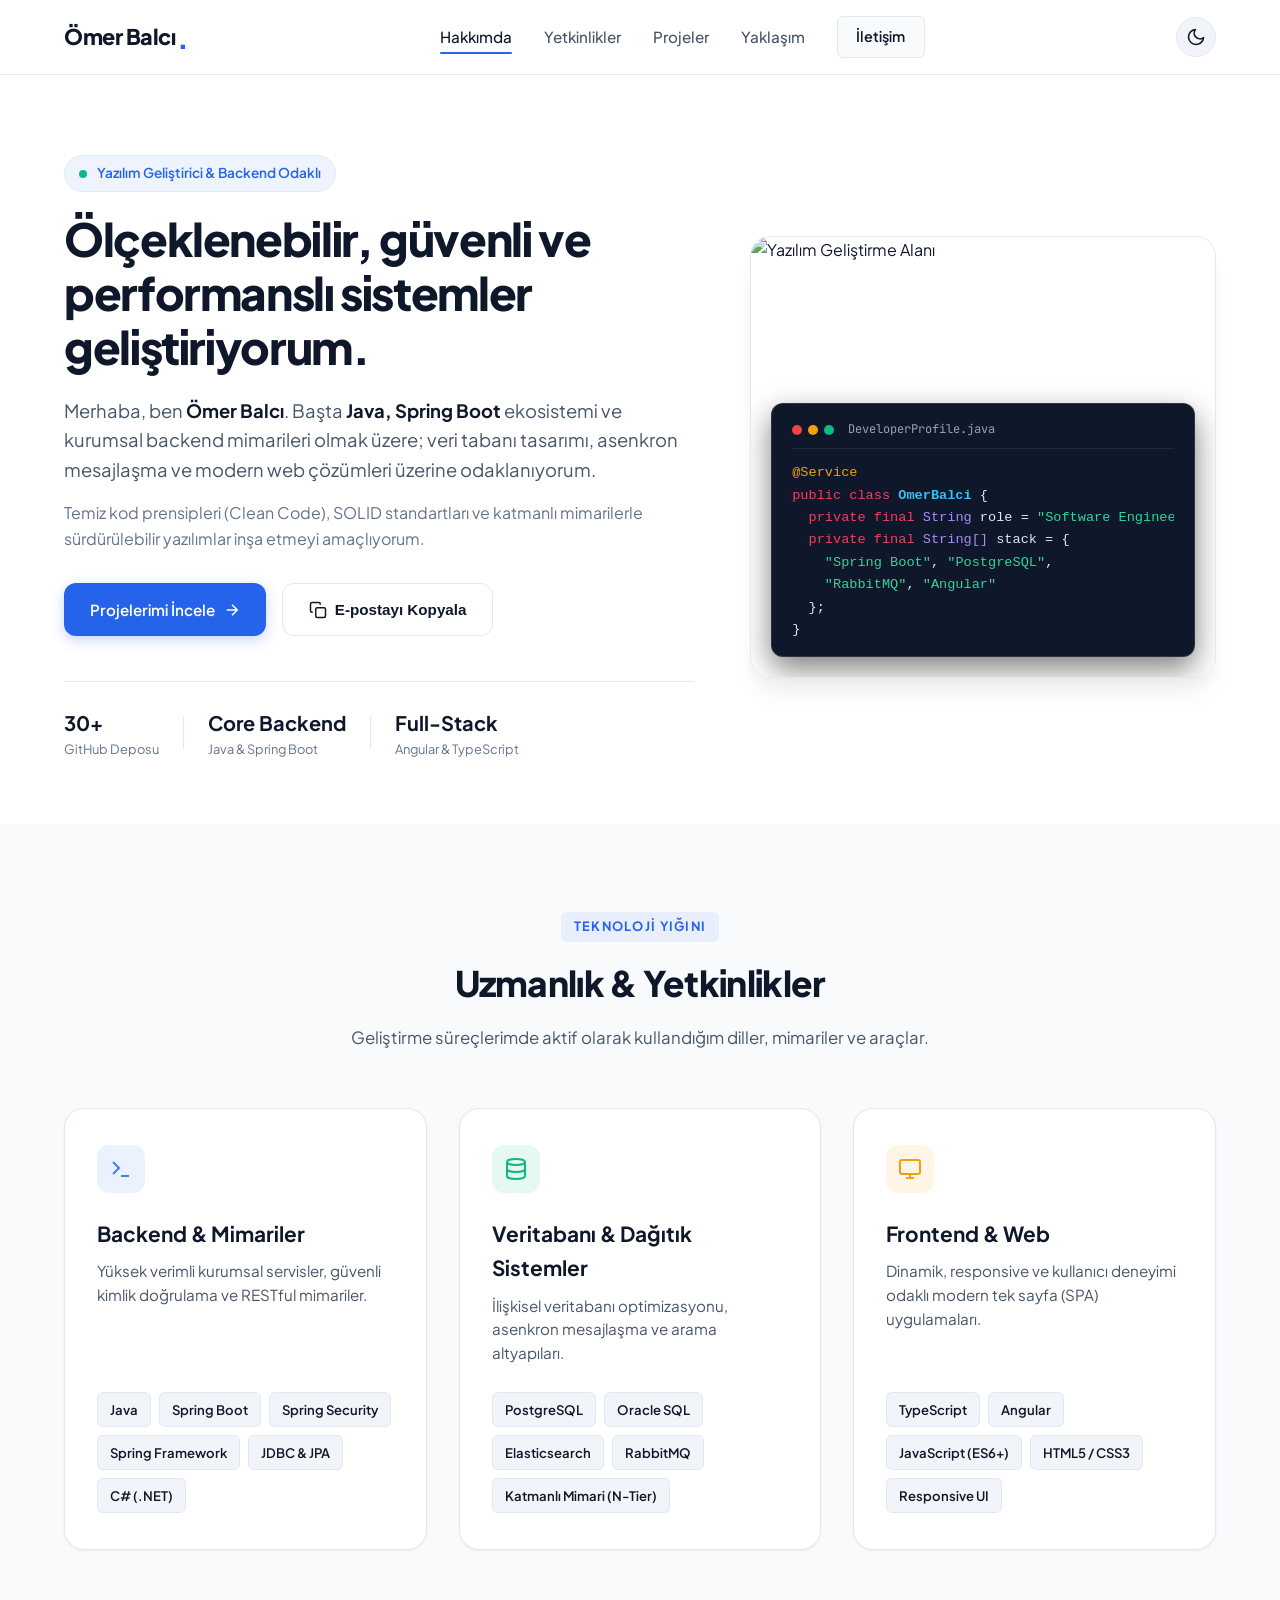
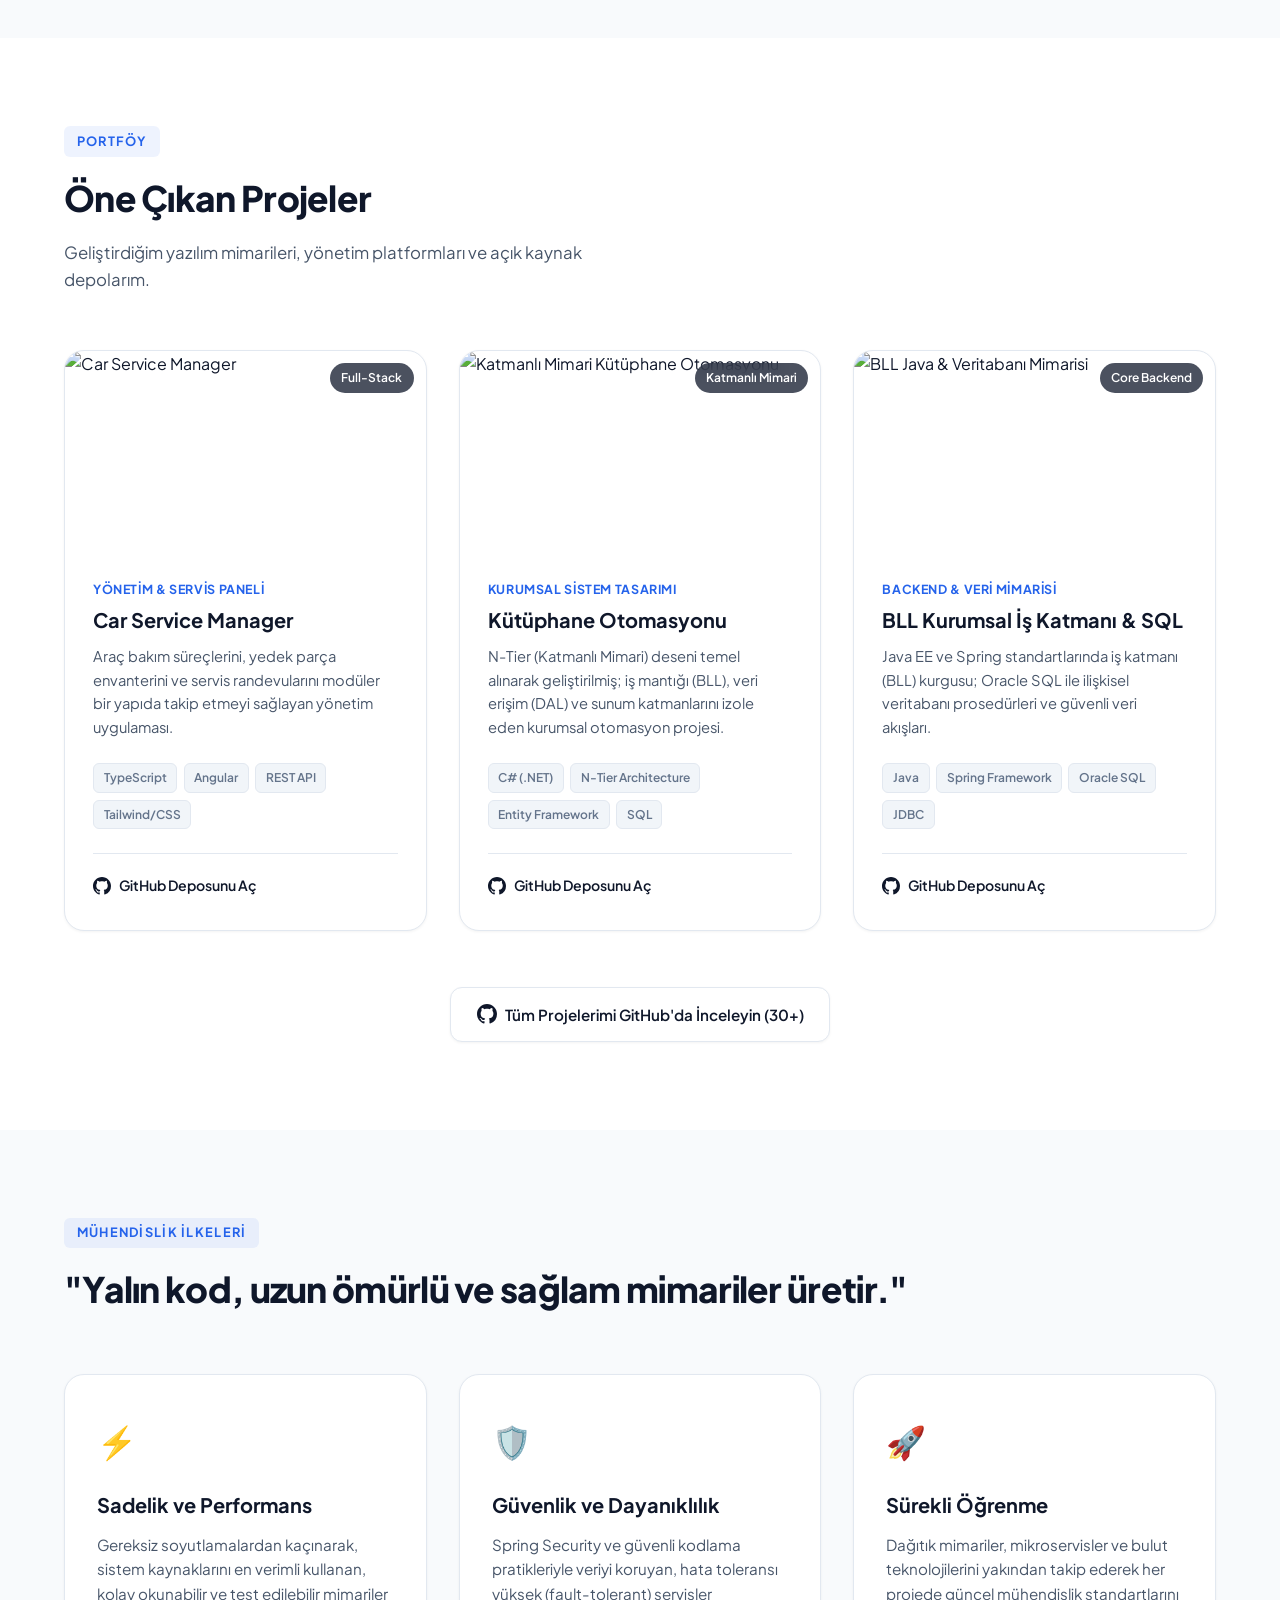
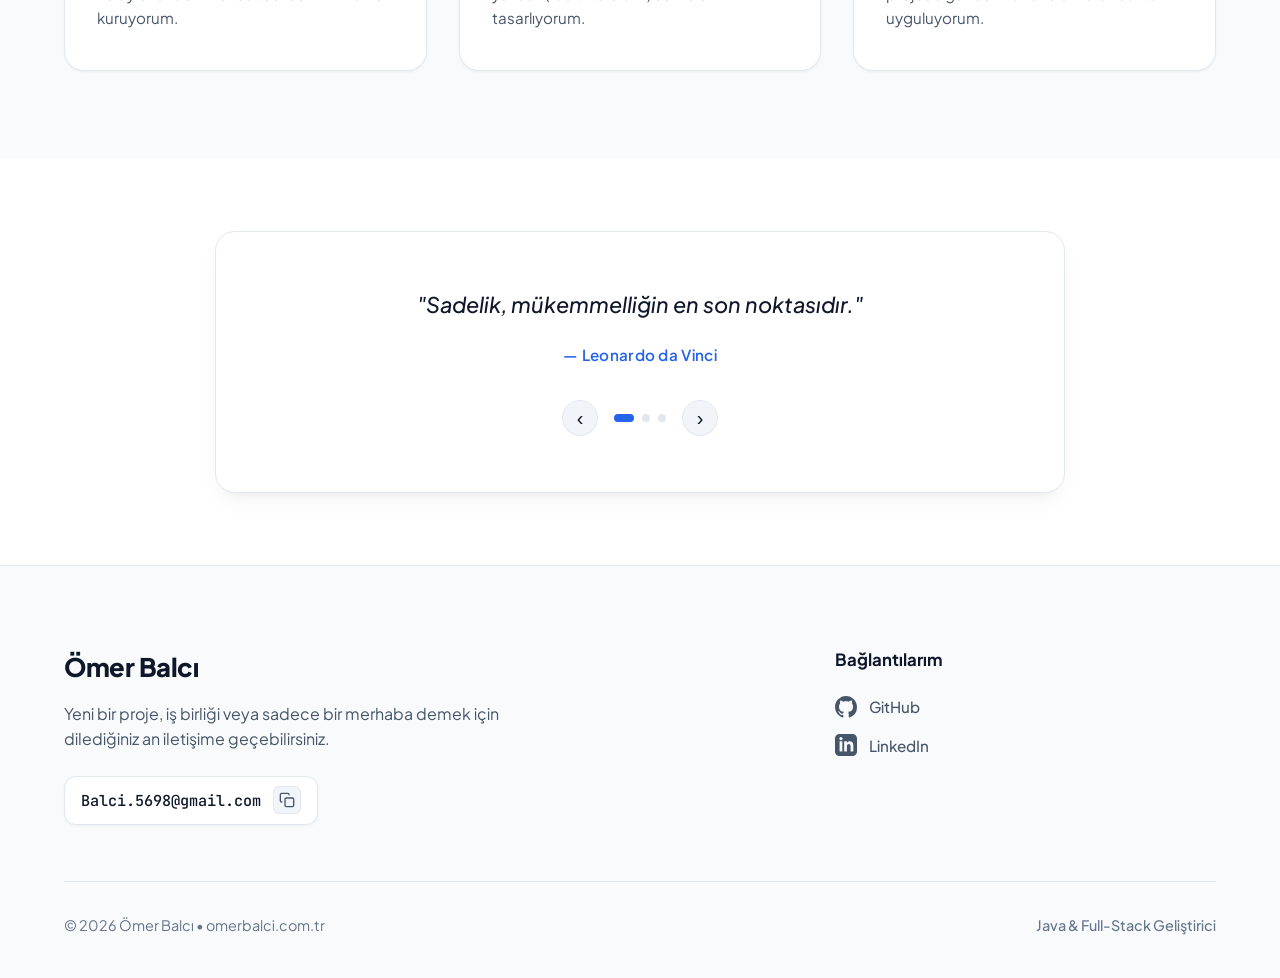
==== index.html @ cec628b5 "feat: modernize portfolio with dark/light mode, real tech stack, and projects" ====
<!DOCTYPE html>
<html lang="tr" data-theme="light">
<head>
  <meta charset="UTF-8">
  <meta name="viewport" content="width=device-width, initial-scale=1.0">
  <title>Ömer Balcı | Yazılım Geliştirici</title>
  <meta name="description" content="Ömer Balcı - Java, Spring Boot, Angular ve Dağıtık Sistemler Odaklı Yazılım Geliştirici Kişisel Portföyü.">
  <meta property="og:title" content="Ömer Balcı | Yazılım Geliştirici">
  <meta property="og:description" content="Java, Spring Boot, PostgreSQL, RabbitMQ ve modern web teknolojileri ile geliştirilen projeler ve deneyimler.">
  <meta property="og:type" content="website">
  <meta property="og:url" content="https://omerbalci.com.tr">

  <!-- Google Fonts: Plus Jakarta Sans & JetBrains Mono -->
  <link rel="preconnect" href="https://fonts.googleapis.com">
  <link rel="preconnect" href="https://fonts.gstatic.com" crossorigin>
  <link href="https://fonts.googleapis.com/css2?family=Plus+Jakarta+Sans:wght@300;400;500;600;700;800&family=JetBrains+Mono:wght@400;500&display=swap" rel="stylesheet">

  <link rel="stylesheet" href="style.css">
</head>
<body>

  <!-- Navigation -->
  <header class="header" id="header">
    <div class="container nav-container">
      <a href="#" class="brand-logo">Ömer Balcı</a>
      
      <nav class="nav-menu" id="navMenu">
        <a href="#about" class="nav-link active">Hakkımda</a>
        <a href="#skills" class="nav-link">Yetkinlikler</a>
        <a href="#works" class="nav-link">Projeler</a>
        <a href="#philosophy" class="nav-link">Yaklaşım</a>
        <a href="#contact" class="nav-link btn-nav">İletişim</a>
      </nav>

      <div class="nav-right">
        <!-- Theme Toggle Button -->
        <button class="theme-toggle" id="themeToggle" aria-label="Temayı Değiştir" title="Karanlık / Aydınlık Mod">
          <svg class="sun-icon" width="20" height="20" viewBox="0 0 24 24" fill="none" stroke="currentColor" stroke-width="2" stroke-linecap="round" stroke-linejoin="round">
            <circle cx="12" cy="12" r="5"></circle>
            <line x1="12" y1="1" x2="12" y2="3"></line>
            <line x1="12" y1="21" x2="12" y2="23"></line>
            <line x1="4.22" y1="4.22" x2="5.64" y2="5.64"></line>
            <line x1="18.36" y1="18.36" x2="19.78" y2="19.78"></line>
            <line x1="1" y1="12" x2="3" y2="12"></line>
            <line x1="21" y1="12" x2="23" y2="12"></line>
            <line x1="4.22" y1="19.78" x2="5.64" y2="18.36"></line>
            <line x1="18.36" y1="5.64" x2="19.78" y2="4.22"></line>
          </svg>
          <svg class="moon-icon" width="20" height="20" viewBox="0 0 24 24" fill="none" stroke="currentColor" stroke-width="2" stroke-linecap="round" stroke-linejoin="round">
            <path d="M21 12.79A9 9 0 1 1 11.21 3 7 7 0 0 0 21 12.79z"></path>
          </svg>
        </button>

        <button class="mobile-toggle" id="mobileToggle" aria-label="Menüyü Aç/Kapat">
          <span></span>
          <span></span>
          <span></span>
        </button>
      </div>
    </div>
  </header>

  <!-- Hero Section -->
  <section class="hero-section" id="about">
    <div class="container hero-grid">
      <div class="hero-text-col">
        <div class="hero-badge-wrap">
          <span class="status-indicator">
            <span class="status-pulse"></span>
            Yazılım Geliştirici & Backend Odaklı
          </span>
        </div>
        <h1 class="hero-title">Ölçeklenebilir, güvenli ve performanslı sistemler geliştiriyorum.</h1>
        <p class="hero-intro">
          Merhaba, ben <strong>Ömer Balcı</strong>. Başta <strong>Java, Spring Boot</strong> ekosistemi ve kurumsal backend mimarileri olmak üzere; veri tabanı tasarımı, asenkron mesajlaşma ve modern web çözümleri üzerine odaklanıyorum.
        </p>
        <p class="hero-subtext">
          Temiz kod prensipleri (Clean Code), SOLID standartları ve katmanlı mimarilerle sürdürülebilir yazılımlar inşa etmeyi amaçlıyorum.
        </p>
        <div class="hero-actions">
          <a href="#works" class="btn btn-primary">
            <span>Projelerimi İncele</span>
            <svg width="18" height="18" viewBox="0 0 24 24" fill="none" stroke="currentColor" stroke-width="2"><path d="M5 12h14M12 5l7 7-7 7"/></svg>
          </a>
          <button class="btn btn-outline" id="copyEmailBtn" data-email="Balci.5698@gmail.com" title="E-postayı panoya kopyala">
            <svg width="18" height="18" viewBox="0 0 24 24" fill="none" stroke="currentColor" stroke-width="2"><rect x="9" y="9" width="13" height="13" rx="2" ry="2"></rect><path d="M5 15H4a2 2 0 0 1-2-2V4a2 2 0 0 1 2-2h9a2 2 0 0 1 2 2v1"></path></svg>
            <span class="btn-text">E-postayı Kopyala</span>
          </button>
        </div>

        <div class="hero-stats">
          <div class="stat-item">
            <span class="stat-number">30+</span>
            <span class="stat-label">GitHub Deposu</span>
          </div>
          <div class="stat-divider"></div>
          <div class="stat-item">
            <span class="stat-number">Core Backend</span>
            <span class="stat-label">Java & Spring Boot</span>
          </div>
          <div class="stat-divider"></div>
          <div class="stat-item">
            <span class="stat-number">Full-Stack</span>
            <span class="stat-label">Angular & TypeScript</span>
          </div>
        </div>
      </div>

      <div class="hero-image-col">
        <div class="image-frame">
          <img src="https://images.unsplash.com/photo-1517694712202-14dd9538aa97?q=80&w=1200&auto=format&fit=crop" alt="Yazılım Geliştirme Alanı" class="hero-img">
          <div class="code-floating-card">
            <div class="code-card-header">
              <span class="dot red"></span>
              <span class="dot yellow"></span>
              <span class="dot green"></span>
              <span class="code-card-title">DeveloperProfile.java</span>
            </div>
            <pre class="code-snippet"><code><span class="code-annotation">@Service</span>
<span class="code-keyword">public class</span> <span class="code-class">OmerBalci</span> {
  <span class="code-keyword">private final</span> <span class="code-type">String</span> role = <span class="code-str">"Software Engineer"</span>;
  <span class="code-keyword">private final</span> <span class="code-type">String[]</span> stack = {
    <span class="code-str">"Spring Boot"</span>, <span class="code-str">"PostgreSQL"</span>, 
    <span class="code-str">"RabbitMQ"</span>, <span class="code-str">"Angular"</span>
  };
}</code></pre>
          </div>
        </div>
      </div>
    </div>
  </section>

  <!-- Skills & Tech Stack Section -->
  <section class="section skills-section" id="skills">
    <div class="container">
      <div class="section-top text-center">
        <span class="section-tag">Teknoloji Yığını</span>
        <h2 class="section-heading">Uzmanlık & Yetkinlikler</h2>
        <p class="section-subtitle">Geliştirme süreçlerimde aktif olarak kullandığım diller, mimariler ve araçlar.</p>
      </div>

      <div class="skills-grid">
        <!-- Backend & Frameworks -->
        <div class="skill-category-card">
          <div class="cat-icon-wrap backend-icon">
            <svg width="24" height="24" viewBox="0 0 24 24" fill="none" stroke="currentColor" stroke-width="2"><path d="M4 17l6-6-6-6M12 19h8"/></svg>
          </div>
          <h3 class="cat-title">Backend & Mimariler</h3>
          <p class="cat-desc">Yüksek verimli kurumsal servisler, güvenli kimlik doğrulama ve RESTful mimariler.</p>
          <div class="skills-badges">
            <span class="tech-badge">Java</span>
            <span class="tech-badge">Spring Boot</span>
            <span class="tech-badge">Spring Security</span>
            <span class="tech-badge">Spring Framework</span>
            <span class="tech-badge">JDBC & JPA</span>
            <span class="tech-badge">C# (.NET)</span>
          </div>
        </div>

        <!-- Databases & Distributed -->
        <div class="skill-category-card">
          <div class="cat-icon-wrap db-icon">
            <svg width="24" height="24" viewBox="0 0 24 24" fill="none" stroke="currentColor" stroke-width="2"><ellipse cx="12" cy="5" rx="9" ry="3"></ellipse><path d="M21 12c0 1.66-4 3-9 3s-9-1.34-9-3"></path><path d="M3 5v14c0 1.66 4 3 9 3s9-1.34 9-3V5"></path></svg>
          </div>
          <h3 class="cat-title">Veritabanı & Dağıtık Sistemler</h3>
          <p class="cat-desc">İlişkisel veritabanı optimizasyonu, asenkron mesajlaşma ve arama altyapıları.</p>
          <div class="skills-badges">
            <span class="tech-badge">PostgreSQL</span>
            <span class="tech-badge">Oracle SQL</span>
            <span class="tech-badge">Elasticsearch</span>
            <span class="tech-badge">RabbitMQ</span>
            <span class="tech-badge">Katmanlı Mimari (N-Tier)</span>
          </div>
        </div>

        <!-- Frontend & Web -->
        <div class="skill-category-card">
          <div class="cat-icon-wrap frontend-icon">
            <svg width="24" height="24" viewBox="0 0 24 24" fill="none" stroke="currentColor" stroke-width="2"><rect x="2" y="3" width="20" height="14" rx="2" ry="2"></rect><line x1="8" y1="21" x2="16" y2="21"></line><line x1="12" y1="17" x2="12" y2="21"></line></svg>
          </div>
          <h3 class="cat-title">Frontend & Web</h3>
          <p class="cat-desc">Dinamik, responsive ve kullanıcı deneyimi odaklı modern tek sayfa (SPA) uygulamaları.</p>
          <div class="skills-badges">
            <span class="tech-badge">TypeScript</span>
            <span class="tech-badge">Angular</span>
            <span class="tech-badge">JavaScript (ES6+)</span>
            <span class="tech-badge">HTML5 / CSS3</span>
            <span class="tech-badge">Responsive UI</span>
          </div>
        </div>
      </div>
    </div>
  </section>

  <!-- Works & Projects Section -->
  <section class="section works-section" id="works">
    <div class="container">
      <div class="section-top">
        <div>
          <span class="section-tag">Portföy</span>
          <h2 class="section-heading">Öne Çıkan Projeler</h2>
        </div>
        <p class="section-subtitle">Geliştirdiğim yazılım mimarileri, yönetim platformları ve açık kaynak depolarım.</p>
      </div>

      <div class="works-grid">
        <!-- Project 1 -->
        <article class="work-card">
          <div class="work-image-wrap">
            <img src="https://images.unsplash.com/photo-1551288049-bebda4e38f71?q=80&w=800&auto=format&fit=crop" alt="Car Service Manager">
            <span class="work-badge-floating">Full-Stack</span>
          </div>
          <div class="work-info">
            <span class="work-category">Yönetim & Servis Paneli</span>
            <h3 class="work-title">Car Service Manager</h3>
            <p class="work-desc">Araç bakım süreçlerini, yedek parça envanterini ve servis randevularını modüler bir yapıda takip etmeyi sağlayan yönetim uygulaması.</p>
            <div class="work-tags">
              <span>TypeScript</span>
              <span>Angular</span>
              <span>REST API</span>
              <span>Tailwind/CSS</span>
            </div>
            <div class="work-links">
              <a href="https://github.com/omerbalcii/carservicemanager" target="_blank" rel="noopener noreferrer" class="work-link-btn">
                <svg width="18" height="18" viewBox="0 0 24 24" fill="currentColor"><path d="M12 0C5.37 0 0 5.37 0 12c0 5.31 3.435 9.795 8.205 11.385.6.105.825-.255.825-.57 0-.285-.015-1.23-.015-2.235-3.015.555-3.795-.735-4.035-1.41-.135-.345-.72-1.41-1.23-1.695-.42-.225-1.02-.78-.015-.795.945-.015 1.62.87 1.845 1.23 1.08 1.815 2.805 1.305 3.495.99.105-.78.42-1.305.765-1.605-2.67-.3-5.46-1.335-5.46-5.925 0-1.305.465-2.385 1.23-3.225-.12-.3-.54-1.53.12-3.18 0 0 1.005-.315 3.3 1.23.96-.27 1.98-.405 3-.405s2.04.135 3 .405c2.295-1.56 3.3-1.23 3.3-1.23.66 1.65.24 2.88.12 3.18.765.84 1.23 1.905 1.23 3.225 0 4.605-2.805 5.625-5.475 5.925.435.375.81 1.095.81 2.22 0 1.605-.015 2.895-.015 3.3 0 .315.225.69.825.57A12.02 12.02 0 0024 12c0-6.63-5.37-12-12-12z"/></svg>
                <span>GitHub Deposunu Aç</span>
              </a>
            </div>
          </div>
        </article>

        <!-- Project 2 -->
        <article class="work-card">
          <div class="work-image-wrap">
            <img src="https://images.unsplash.com/photo-1524995997946-a1c2e315a42f?q=80&w=800&auto=format&fit=crop" alt="Katmanlı Mimari Kütüphane Otomasyonu">
            <span class="work-badge-floating">Katmanlı Mimari</span>
          </div>
          <div class="work-info">
            <span class="work-category">Kurumsal Sistem Tasarımı</span>
            <h3 class="work-title">Kütüphane Otomasyonu</h3>
            <p class="work-desc">N-Tier (Katmanlı Mimari) deseni temel alınarak geliştirilmiş; iş mantığı (BLL), veri erişim (DAL) ve sunum katmanlarını izole eden kurumsal otomasyon projesi.</p>
            <div class="work-tags">
              <span>C# (.NET)</span>
              <span>N-Tier Architecture</span>
              <span>Entity Framework</span>
              <span>SQL</span>
            </div>
            <div class="work-links">
              <a href="https://github.com/omerbalcii/Katmanli-mimari-kutuphaneOtomasyonu" target="_blank" rel="noopener noreferrer" class="work-link-btn">
                <svg width="18" height="18" viewBox="0 0 24 24" fill="currentColor"><path d="M12 0C5.37 0 0 5.37 0 12c0 5.31 3.435 9.795 8.205 11.385.6.105.825-.255.825-.57 0-.285-.015-1.23-.015-2.235-3.015.555-3.795-.735-4.035-1.41-.135-.345-.72-1.41-1.23-1.695-.42-.225-1.02-.78-.015-.795.945-.015 1.62.87 1.845 1.23 1.08 1.815 2.805 1.305 3.495.99.105-.78.42-1.305.765-1.605-2.67-.3-5.46-1.335-5.46-5.925 0-1.305.465-2.385 1.23-3.225-.12-.3-.54-1.53.12-3.18 0 0 1.005-.315 3.3 1.23.96-.27 1.98-.405 3-.405s2.04.135 3 .405c2.295-1.56 3.3-1.23 3.3-1.23.66 1.65.24 2.88.12 3.18.765.84 1.23 1.905 1.23 3.225 0 4.605-2.805 5.625-5.475 5.925.435.375.81 1.095.81 2.22 0 1.605-.015 2.895-.015 3.3 0 .315.225.69.825.57A12.02 12.02 0 0024 12c0-6.63-5.37-12-12-12z"/></svg>
                <span>GitHub Deposunu Aç</span>
              </a>
            </div>
          </div>
        </article>

        <!-- Project 3 -->
        <article class="work-card">
          <div class="work-image-wrap">
            <img src="https://images.unsplash.com/photo-1558494949-ef010cbdcc31?q=80&w=800&auto=format&fit=crop" alt="BLL Java & Veritabanı Mimarisi">
            <span class="work-badge-floating">Core Backend</span>
          </div>
          <div class="work-info">
            <span class="work-category">Backend & Veri Mimarisi</span>
            <h3 class="work-title">BLL Kurumsal İş Katmanı & SQL</h3>
            <p class="work-desc">Java EE ve Spring standartlarında iş katmanı (BLL) kurgusu; Oracle SQL ile ilişkisel veritabanı prosedürleri ve güvenli veri akışları.</p>
            <div class="work-tags">
              <span>Java</span>
              <span>Spring Framework</span>
              <span>Oracle SQL</span>
              <span>JDBC</span>
            </div>
            <div class="work-links">
              <a href="https://github.com/omerbalcii/BLL-JAVA" target="_blank" rel="noopener noreferrer" class="work-link-btn">
                <svg width="18" height="18" viewBox="0 0 24 24" fill="currentColor"><path d="M12 0C5.37 0 0 5.37 0 12c0 5.31 3.435 9.795 8.205 11.385.6.105.825-.255.825-.57 0-.285-.015-1.23-.015-2.235-3.015.555-3.795-.735-4.035-1.41-.135-.345-.72-1.41-1.23-1.695-.42-.225-1.02-.78-.015-.795.945-.015 1.62.87 1.845 1.23 1.08 1.815 2.805 1.305 3.495.99.105-.78.42-1.305.765-1.605-2.67-.3-5.46-1.335-5.46-5.925 0-1.305.465-2.385 1.23-3.225-.12-.3-.54-1.53.12-3.18 0 0 1.005-.315 3.3 1.23.96-.27 1.98-.405 3-.405s2.04.135 3 .405c2.295-1.56 3.3-1.23 3.3-1.23.66 1.65.24 2.88.12 3.18.765.84 1.23 1.905 1.23 3.225 0 4.605-2.805 5.625-5.475 5.925.435.375.81 1.095.81 2.22 0 1.605-.015 2.895-.015 3.3 0 .315.225.69.825.57A12.02 12.02 0 0024 12c0-6.63-5.37-12-12-12z"/></svg>
                <span>GitHub Deposunu Aç</span>
              </a>
            </div>
          </div>
        </article>
      </div>

      <div class="works-footer-cta">
        <a href="https://github.com/omerbalcii?tab=repositories" target="_blank" rel="noopener noreferrer" class="btn btn-secondary">
          <svg width="20" height="20" viewBox="0 0 24 24" fill="currentColor"><path d="M12 0C5.37 0 0 5.37 0 12c0 5.31 3.435 9.795 8.205 11.385.6.105.825-.255.825-.57 0-.285-.015-1.23-.015-2.235-3.015.555-3.795-.735-4.035-1.41-.135-.345-.72-1.41-1.23-1.695-.42-.225-1.02-.78-.015-.795.945-.015 1.62.87 1.845 1.23 1.08 1.815 2.805 1.305 3.495.99.105-.78.42-1.305.765-1.605-2.67-.3-5.46-1.335-5.46-5.925 0-1.305.465-2.385 1.23-3.225-.12-.3-.54-1.53.12-3.18 0 0 1.005-.315 3.3 1.23.96-.27 1.98-.405 3-.405s2.04.135 3 .405c2.295-1.56 3.3-1.23 3.3-1.23.66 1.65.24 2.88.12 3.18.765.84 1.23 1.905 1.23 3.225 0 4.605-2.805 5.625-5.475 5.925.435.375.81 1.095.81 2.22 0 1.605-.015 2.895-.015 3.3 0 .315.225.69.825.57A12.02 12.02 0 0024 12c0-6.63-5.37-12-12-12z"/></svg>
          <span>Tüm Projelerimi GitHub'da İnceleyin (30+)</span>
        </a>
      </div>
    </div>
  </section>

  <!-- Philosophy & Principles Section -->
  <section class="section philosophy-section" id="philosophy">
    <div class="container">
      <div class="quote-header text-center">
        <span class="section-tag">Mühendislik İlkeleri</span>
        <h2 class="section-heading">"Yalın kod, uzun ömürlü ve sağlam mimariler üretir."</h2>
      </div>
      <div class="philosophy-grid">
        <div class="philosophy-card">
          <div class="card-icon">⚡</div>
          <h3>Sadelik ve Performans</h3>
          <p>Gereksiz soyutlamalardan kaçınarak, sistem kaynaklarını en verimli kullanan, kolay okunabilir ve test edilebilir mimariler kuruyorum.</p>
        </div>
        <div class="philosophy-card">
          <div class="card-icon">🛡️</div>
          <h3>Güvenlik ve Dayanıklılık</h3>
          <p>Spring Security ve güvenli kodlama pratikleriyle veriyi koruyan, hata toleransı yüksek (fault-tolerant) servisler tasarlıyorum.</p>
        </div>
        <div class="philosophy-card">
          <div class="card-icon">🚀</div>
          <h3>Sürekli Öğrenme</h3>
          <p>Dağıtık mimariler, mikroservisler ve bulut teknolojilerini yakından takip ederek her projede güncel mühendislik standartlarını uyguluyorum.</p>
        </div>
      </div>
    </div>
  </section>

  <!-- Quotes Carousel Section -->
  <section class="section quotes-section">
    <div class="container">
      <div class="quote-slider-box">
        <div class="quote-item active">
          <p class="quote-text">"Sadelik, mükemmelliğin en son noktasıdır."</p>
          <span class="quote-author">— Leonardo da Vinci</span>
        </div>
        <div class="quote-item">
          <p class="quote-text">"İyi kod yazmak sadece bilgisayara ne yapacağını söylemek değil; onu okuyacak insana ne yaptığını anlatmaktır."</p>
          <span class="quote-author">— Harold Abelson</span>
        </div>
        <div class="quote-item">
          <p class="quote-text">"Karmaşıklığı yönetmenin tek yolu, onu küçük, anlaşılır ve zarif parçalara dönüştürmektir."</p>
          <span class="quote-author">— Mühendislik İlkesi</span>
        </div>

        <div class="slider-controls">
          <button class="slider-btn prev-btn" id="prevQuote" aria-label="Önceki Söz">‹</button>
          <div class="slider-dots" id="quoteDots"></div>
          <button class="slider-btn next-btn" id="nextQuote" aria-label="Sonraki Söz">›</button>
        </div>
      </div>
    </div>
  </section>

  <!-- Contact & Footer Section -->
  <footer class="footer" id="contact">
    <div class="container footer-content">
      <div class="footer-top">
        <div class="footer-brand">
          <h2 class="footer-logo">Ömer Balcı</h2>
          <p class="footer-tagline">Yeni bir proje, iş birliği veya sadece bir merhaba demek için dilediğiniz an iletişime geçebilirsiniz.</p>
          
          <div class="email-copy-box">
            <span class="email-text">Balci.5698@gmail.com</span>
            <button class="btn-copy-mini" id="copyEmailMini" title="E-postayı Kopyala">
              <svg width="16" height="16" viewBox="0 0 24 24" fill="none" stroke="currentColor" stroke-width="2"><rect x="9" y="9" width="13" height="13" rx="2" ry="2"></rect><path d="M5 15H4a2 2 0 0 1-2-2V4a2 2 0 0 1 2-2h9a2 2 0 0 1 2 2v1"></path></svg>
            </button>
          </div>
        </div>
        
        <div class="footer-social-section">
          <h4 class="social-heading">Bağlantılarım</h4>
          <div class="social-links">
            <a href="https://github.com/omerbalcii" target="_blank" rel="noopener noreferrer" class="social-link" title="GitHub">
              <svg width="22" height="22" viewBox="0 0 24 24" fill="currentColor"><path d="M12 0C5.37 0 0 5.37 0 12c0 5.31 3.435 9.795 8.205 11.385.6.105.825-.255.825-.57 0-.285-.015-1.23-.015-2.235-3.015.555-3.795-.735-4.035-1.41-.135-.345-.72-1.41-1.23-1.695-.42-.225-1.02-.78-.015-.795.945-.015 1.62.87 1.845 1.23 1.08 1.815 2.805 1.305 3.495.99.105-.78.42-1.305.765-1.605-2.67-.3-5.46-1.335-5.46-5.925 0-1.305.465-2.385 1.23-3.225-.12-.3-.54-1.53.12-3.18 0 0 1.005-.315 3.3 1.23.96-.27 1.98-.405 3-.405s2.04.135 3 .405c2.295-1.56 3.3-1.23 3.3-1.23.66 1.65.24 2.88.12 3.18.765.84 1.23 1.905 1.23 3.225 0 4.605-2.805 5.625-5.475 5.925.435.375.81 1.095.81 2.22 0 1.605-.015 2.895-.015 3.3 0 .315.225.69.825.57A12.02 12.02 0 0024 12c0-6.63-5.37-12-12-12z"/></svg>
              <span>GitHub</span>
            </a>
            <a href="https://linkedin.com" target="_blank" rel="noopener noreferrer" class="social-link" title="LinkedIn">
              <svg width="22" height="22" viewBox="0 0 24 24" fill="currentColor"><path d="M19 0h-14c-2.761 0-5 2.239-5 5v14c0 2.761 2.239 5 5 5h14c2.762 0 5-2.239 5-5v-14c0-2.761-2.238-5-5-5zm-11 19h-3v-11h3v11zm-1.5-12.268c-.966 0-1.75-.79-1.75-1.764s.784-1.764 1.75-1.764 1.75.79 1.75 1.764-.783 1.764-1.75 1.764zm13.5 12.268h-3v-5.604c0-3.368-4-3.113-4 0v5.604h-3v-11h3v1.765c1.396-2.586 7-2.777 7 2.476v6.759z"/></svg>
              <span>LinkedIn</span>
            </a>
          </div>
        </div>
      </div>

      <div class="footer-bottom">
        <p>&copy; 2026 Ömer Balcı • <a href="https://omerbalci.com.tr">omerbalci.com.tr</a></p>
        <p class="footer-meta">Java & Full-Stack Geliştirici</p>
      </div>
    </div>
  </footer>

  <!-- Notification Toast Container -->
  <div class="toast-notification" id="toastNotification">
    <svg width="18" height="18" viewBox="0 0 24 24" fill="none" stroke="currentColor" stroke-width="2.5"><polyline points="20 6 9 17 4 12"></polyline></svg>
    <span id="toastMessage">E-posta adresi panoya kopyalandı!</span>
  </div>

  <script src="script.js"></script>
</body>
</html>
---- style.css ----
/* ==========================================================================
   Ömer Balcı - Modern Developer Portfolio Stylesheet
   Features: Light & Dark Theme, Responsive Layout, Glassmorphism, Micro-interactions
   ========================================================================== */

/* --- ROOT VARIABLES (LIGHT THEME) --- */
:root {
  --font-sans: 'Plus Jakarta Sans', -apple-system, BlinkMacSystemFont, "Segoe UI", Roboto, sans-serif;
  --font-mono: 'JetBrains Mono', monospace;

  /* Color Palette - Light */
  --bg-primary: #ffffff;
  --bg-secondary: #f8fafc;
  --bg-tertiary: #f1f5f9;
  --bg-card: #ffffff;
  --bg-card-hover: #ffffff;

  --text-main: #0f172a;
  --text-muted: #475569;
  --text-light: #64748b;

  --accent: #2563eb;
  --accent-hover: #1d4ed8;
  --accent-soft: rgba(37, 99, 235, 0.08);
  --accent-glow: rgba(37, 99, 235, 0.25);

  --border: #e2e8f0;
  --border-light: #f1f5f9;

  --badge-bg: #eff6ff;
  --badge-text: #1d4ed8;
  --badge-border: #dbeafe;

  --shadow-sm: 0 1px 3px rgba(0, 0, 0, 0.05);
  --shadow-md: 0 10px 25px -5px rgba(15, 23, 42, 0.05), 0 8px 10px -6px rgba(15, 23, 42, 0.04);
  --shadow-lg: 0 20px 30px -10px rgba(15, 23, 42, 0.08), 0 10px 15px -5px rgba(15, 23, 42, 0.04);

  --header-bg: rgba(255, 255, 255, 0.85);

  --code-bg: #0f172a;
  --code-text: #e2e8f0;

  --radius-sm: 6px;
  --radius-md: 12px;
  --radius-lg: 20px;
  --radius-full: 9999px;

  --transition: all 0.25s cubic-bezier(0.16, 1, 0.3, 1);
}

/* --- DARK THEME OVERRIDES --- */
[data-theme="dark"] {
  --bg-primary: #090d16;
  --bg-secondary: #0f172a;
  --bg-tertiary: #1e293b;
  --bg-card: #131c2e;
  --bg-card-hover: #172338;

  --text-main: #f8fafc;
  --text-muted: #94a3b8;
  --text-light: #64748b;

  --accent: #38bdf8;
  --accent-hover: #60a5fa;
  --accent-soft: rgba(56, 189, 248, 0.12);
  --accent-glow: rgba(56, 189, 248, 0.3);

  --border: #1e293b;
  --border-light: #273549;

  --badge-bg: rgba(56, 189, 248, 0.1);
  --badge-text: #7dd3fc;
  --badge-border: rgba(56, 189, 248, 0.25);

  --shadow-sm: 0 1px 3px rgba(0, 0, 0, 0.3);
  --shadow-md: 0 10px 25px -5px rgba(0, 0, 0, 0.4);
  --shadow-lg: 0 20px 30px -10px rgba(0, 0, 0, 0.6);

  --header-bg: rgba(9, 13, 22, 0.85);

  --code-bg: #030712;
  --code-text: #e2e8f0;
}

/* --- BASE STYLES --- */
*, *::before, *::after {
  box-sizing: border-box;
  margin: 0;
  padding: 0;
}

html {
  scroll-behavior: smooth;
  font-size: 16px;
}

body {
  font-family: var(--font-sans);
  background-color: var(--bg-primary);
  color: var(--text-main);
  line-height: 1.65;
  -webkit-font-smoothing: antialiased;
  transition: background-color 0.3s ease, color 0.3s ease;
}

img {
  max-width: 100%;
  height: auto;
  display: block;
}

a {
  color: inherit;
  text-decoration: none;
}

.container {
  width: 90%;
  max-width: 1160px;
  margin: 0 auto;
}

/* --- HEADER & NAVIGATION --- */
.header {
  position: sticky;
  top: 0;
  z-index: 1000;
  background: var(--header-bg);
  backdrop-filter: blur(16px);
  -webkit-backdrop-filter: blur(16px);
  border-bottom: 1px solid var(--border);
  transition: var(--transition);
}

.nav-container {
  display: flex;
  justify-content: space-between;
  align-items: center;
  height: 74px;
}

.brand-logo {
  font-size: 1.35rem;
  font-weight: 800;
  letter-spacing: -0.5px;
  color: var(--text-main);
  display: flex;
  align-items: center;
  gap: 2px;
}

.brand-logo::after {
  content: '.';
  color: var(--accent);
  font-size: 1.8rem;
  line-height: 0;
}

.nav-menu {
  display: flex;
  align-items: center;
  gap: 2rem;
}

.nav-link {
  font-size: 0.95rem;
  font-weight: 500;
  color: var(--text-muted);
  transition: var(--transition);
  position: relative;
  padding: 4px 0;
}

.nav-link:hover,
.nav-link.active {
  color: var(--text-main);
}

.nav-link.active::after {
  content: '';
  position: absolute;
  bottom: 0;
  left: 0;
  width: 100%;
  height: 2px;
  background-color: var(--accent);
  border-radius: 2px;
}

.nav-right {
  display: flex;
  align-items: center;
  gap: 1rem;
}

/* Theme Toggle Button */
.theme-toggle {
  background: var(--bg-tertiary);
  border: 1px solid var(--border);
  color: var(--text-main);
  border-radius: var(--radius-full);
  width: 40px;
  height: 40px;
  display: flex;
  align-items: center;
  justify-content: center;
  cursor: pointer;
  transition: var(--transition);
}

.theme-toggle:hover {
  background: var(--accent-soft);
  color: var(--accent);
  transform: rotate(15deg);
}

[data-theme="dark"] .sun-icon {
  display: block;
}
[data-theme="dark"] .moon-icon {
  display: none;
}
[data-theme="light"] .sun-icon {
  display: none;
}
[data-theme="light"] .moon-icon {
  display: block;
}

.btn-nav {
  padding: 0.5rem 1.15rem;
  border: 1px solid var(--border);
  background-color: var(--bg-secondary);
  border-radius: var(--radius-sm);
  color: var(--text-main) !important;
  font-weight: 600;
  font-size: 0.9rem;
}

.btn-nav:hover {
  background-color: var(--accent);
  border-color: var(--accent);
  color: #fff !important;
}

.btn-nav.active::after {
  display: none;
}

.mobile-toggle {
  display: none;
  background: none;
  border: none;
  cursor: pointer;
  padding: 6px;
}

.mobile-toggle span {
  display: block;
  width: 22px;
  height: 2px;
  background-color: var(--text-main);
  margin: 5px 0;
  transition: var(--transition);
  border-radius: 2px;
}

/* --- BUTTONS --- */
.btn {
  display: inline-flex;
  align-items: center;
  justify-content: center;
  gap: 0.5rem;
  font-weight: 600;
  font-size: 0.95rem;
  padding: 0.85rem 1.6rem;
  border-radius: var(--radius-md);
  transition: var(--transition);
  cursor: pointer;
  border: none;
  outline: none;
}

.btn-primary {
  background-color: var(--accent);
  color: #ffffff;
  box-shadow: 0 4px 14px var(--accent-glow);
}

.btn-primary:hover {
  background-color: var(--accent-hover);
  transform: translateY(-2px);
  box-shadow: 0 6px 20px var(--accent-glow);
}

.btn-outline {
  background-color: transparent;
  color: var(--text-main);
  border: 1px solid var(--border);
}

.btn-outline:hover {
  background-color: var(--bg-tertiary);
  border-color: var(--text-muted);
  transform: translateY(-2px);
}

.btn-secondary {
  background-color: var(--bg-card);
  color: var(--text-main);
  border: 1px solid var(--border);
  box-shadow: var(--shadow-sm);
}

.btn-secondary:hover {
  border-color: var(--accent);
  color: var(--accent);
  transform: translateY(-2px);
  box-shadow: var(--shadow-md);
}

/* --- HERO SECTION --- */
.hero-section {
  padding: 5rem 0 4rem;
  position: relative;
  overflow: hidden;
}

.hero-grid {
  display: grid;
  grid-template-columns: 1.15fr 0.85fr;
  gap: 3.5rem;
  align-items: center;
}

.hero-badge-wrap {
  margin-bottom: 1.25rem;
}

.status-indicator {
  display: inline-flex;
  align-items: center;
  gap: 0.6rem;
  font-size: 0.85rem;
  font-weight: 600;
  color: var(--accent);
  background: var(--accent-soft);
  border: 1px solid var(--badge-border);
  padding: 0.4rem 0.9rem;
  border-radius: var(--radius-full);
}

.status-pulse {
  width: 8px;
  height: 8px;
  background-color: #10b981;
  border-radius: 50%;
  box-shadow: 0 0 0 0 rgba(16, 185, 129, 0.7);
  animation: pulse-green 2s infinite;
}

@keyframes pulse-green {
  0% { transform: scale(0.95); box-shadow: 0 0 0 0 rgba(16, 185, 129, 0.7); }
  70% { transform: scale(1); box-shadow: 0 0 0 6px rgba(16, 185, 129, 0); }
  100% { transform: scale(0.95); box-shadow: 0 0 0 0 rgba(16, 185, 129, 0); }
}

.hero-title {
  font-size: 2.85rem;
  font-weight: 800;
  line-height: 1.18;
  letter-spacing: -0.03em;
  margin-bottom: 1.4rem;
  color: var(--text-main);
}

.hero-intro {
  font-size: 1.15rem;
  color: var(--text-muted);
  line-height: 1.6;
  margin-bottom: 1rem;
}

.hero-intro strong {
  color: var(--text-main);
}

.hero-subtext {
  font-size: 1rem;
  color: var(--text-light);
  line-height: 1.6;
  margin-bottom: 2rem;
}

.hero-actions {
  display: flex;
  flex-wrap: wrap;
  gap: 1rem;
  margin-bottom: 2.8rem;
}

.hero-stats {
  display: flex;
  align-items: center;
  gap: 1.5rem;
  padding-top: 1.5rem;
  border-top: 1px solid var(--border);
}

.stat-item {
  display: flex;
  flex-direction: column;
}

.stat-number {
  font-size: 1.25rem;
  font-weight: 700;
  color: var(--text-main);
}

.stat-label {
  font-size: 0.8rem;
  color: var(--text-light);
}

.stat-divider {
  width: 1px;
  height: 32px;
  background-color: var(--border);
}

/* Hero Image & Floating Code Card */
.hero-image-col {
  position: relative;
}

.image-frame {
  position: relative;
  border-radius: var(--radius-lg);
  overflow: hidden;
  box-shadow: var(--shadow-lg);
  border: 1px solid var(--border);
}

.hero-img {
  width: 100%;
  height: 440px;
  object-fit: cover;
  transition: transform 0.6s ease;
}

.image-frame:hover .hero-img {
  transform: scale(1.03);
}

.code-floating-card {
  position: absolute;
  bottom: 20px;
  left: 20px;
  right: 20px;
  background: var(--code-bg);
  border: 1px solid rgba(255, 255, 255, 0.12);
  border-radius: var(--radius-md);
  padding: 1rem 1.25rem;
  box-shadow: 0 12px 30px rgba(0, 0, 0, 0.5);
  backdrop-filter: blur(8px);
}

.code-card-header {
  display: flex;
  align-items: center;
  gap: 6px;
  margin-bottom: 0.75rem;
  padding-bottom: 0.5rem;
  border-bottom: 1px solid rgba(255, 255, 255, 0.08);
}

.dot {
  width: 10px;
  height: 10px;
  border-radius: 50%;
}
.dot.red { background: #ef4444; }
.dot.yellow { background: #f59e0b; }
.dot.green { background: #10b981; }

.code-card-title {
  font-family: var(--font-mono);
  font-size: 0.75rem;
  color: #94a3b8;
  margin-left: 8px;
}

.code-snippet {
  font-family: var(--font-mono);
  font-size: 0.85rem;
  color: var(--code-text);
  line-height: 1.5;
  margin: 0;
  overflow-x: auto;
}

.code-annotation { color: #f59e0b; }
.code-keyword { color: #f43f5e; font-weight: 500; }
.code-class { color: #38bdf8; font-weight: 600; }
.code-type { color: #a78bfa; }
.code-str { color: #34d399; }

/* --- SECTION COMMON STYLES --- */
.section {
  padding: 5.5rem 0;
}

.section-top {
  margin-bottom: 3.5rem;
}

.section-top.text-center {
  text-align: center;
}

.section-tag {
  display: inline-block;
  font-size: 0.8rem;
  font-weight: 700;
  text-transform: uppercase;
  letter-spacing: 0.1em;
  color: var(--accent);
  background: var(--accent-soft);
  padding: 0.3rem 0.8rem;
  border-radius: var(--radius-sm);
  margin-bottom: 0.75rem;
}

.section-heading {
  font-size: 2.2rem;
  font-weight: 800;
  letter-spacing: -0.02em;
  color: var(--text-main);
  margin-bottom: 0.75rem;
}

.section-subtitle {
  font-size: 1.05rem;
  color: var(--text-muted);
  max-width: 600px;
}

.section-top.text-center .section-subtitle {
  margin: 0 auto;
}

/* --- SKILLS & TECH STACK SECTION --- */
.skills-section {
  background-color: var(--bg-secondary);
}

.skills-grid {
  display: grid;
  grid-template-columns: repeat(3, 1fr);
  gap: 2rem;
}

.skill-category-card {
  background: var(--bg-card);
  border: 1px solid var(--border);
  border-radius: var(--radius-lg);
  padding: 2.25rem 2rem;
  box-shadow: var(--shadow-sm);
  transition: var(--transition);
  display: flex;
  flex-direction: column;
}

.skill-category-card:hover {
  transform: translateY(-5px);
  border-color: var(--accent);
  box-shadow: var(--shadow-lg);
}

.cat-icon-wrap {
  width: 48px;
  height: 48px;
  border-radius: var(--radius-md);
  display: flex;
  align-items: center;
  justify-content: center;
  margin-bottom: 1.5rem;
}

.backend-icon { background: rgba(59, 130, 246, 0.1); color: #3b82f6; }
.db-icon { background: rgba(16, 185, 129, 0.1); color: #10b981; }
.frontend-icon { background: rgba(245, 158, 11, 0.1); color: #f59e0b; }

.cat-title {
  font-size: 1.3rem;
  font-weight: 700;
  color: var(--text-main);
  margin-bottom: 0.5rem;
}

.cat-desc {
  font-size: 0.95rem;
  color: var(--text-muted);
  margin-bottom: 1.75rem;
  line-height: 1.55;
  flex-grow: 1;
}

.skills-badges {
  display: flex;
  flex-wrap: wrap;
  gap: 0.5rem;
}

.tech-badge {
  font-size: 0.82rem;
  font-weight: 600;
  padding: 0.35rem 0.75rem;
  border-radius: var(--radius-sm);
  background: var(--bg-tertiary);
  color: var(--text-main);
  border: 1px solid var(--border);
  transition: var(--transition);
}

.skill-category-card:hover .tech-badge {
  background: var(--badge-bg);
  color: var(--badge-text);
  border-color: var(--badge-border);
}

/* --- WORKS & PROJECTS SECTION --- */
.works-grid {
  display: grid;
  grid-template-columns: repeat(3, 1fr);
  gap: 2rem;
}

.work-card {
  background: var(--bg-card);
  border: 1px solid var(--border);
  border-radius: var(--radius-lg);
  overflow: hidden;
  box-shadow: var(--shadow-sm);
  transition: var(--transition);
  display: flex;
  flex-direction: column;
}

.work-card:hover {
  transform: translateY(-6px);
  border-color: var(--accent);
  box-shadow: var(--shadow-lg);
}

.work-image-wrap {
  position: relative;
  height: 200px;
  overflow: hidden;
}

.work-image-wrap img {
  width: 100%;
  height: 100%;
  object-fit: cover;
  transition: transform 0.5s ease;
}

.work-card:hover .work-image-wrap img {
  transform: scale(1.05);
}

.work-badge-floating {
  position: absolute;
  top: 12px;
  right: 12px;
  background: rgba(15, 23, 42, 0.75);
  backdrop-filter: blur(8px);
  color: #ffffff;
  font-size: 0.75rem;
  font-weight: 600;
  padding: 0.3rem 0.7rem;
  border-radius: var(--radius-full);
}

.work-info {
  padding: 1.75rem;
  display: flex;
  flex-direction: column;
  flex-grow: 1;
}

.work-category {
  font-size: 0.78rem;
  font-weight: 700;
  color: var(--accent);
  text-transform: uppercase;
  letter-spacing: 0.05em;
  margin-bottom: 0.4rem;
}

.work-title {
  font-size: 1.25rem;
  font-weight: 700;
  color: var(--text-main);
  margin-bottom: 0.75rem;
  line-height: 1.35;
}

.work-desc {
  font-size: 0.92rem;
  color: var(--text-muted);
  line-height: 1.6;
  margin-bottom: 1.5rem;
  flex-grow: 1;
}

.work-tags {
  display: flex;
  flex-wrap: wrap;
  gap: 0.4rem;
  margin-bottom: 1.5rem;
}

.work-tags span {
  font-size: 0.75rem;
  font-weight: 600;
  padding: 0.25rem 0.6rem;
  border-radius: var(--radius-sm);
  background: var(--bg-tertiary);
  color: var(--text-light);
  border: 1px solid var(--border);
}

.work-links {
  border-top: 1px solid var(--border);
  padding-top: 1.25rem;
}

.work-link-btn {
  display: inline-flex;
  align-items: center;
  gap: 0.5rem;
  font-size: 0.88rem;
  font-weight: 600;
  color: var(--text-main);
  transition: var(--transition);
}

.work-link-btn:hover {
  color: var(--accent);
  gap: 0.75rem;
}

.works-footer-cta {
  margin-top: 3.5rem;
  text-align: center;
}

/* --- PHILOSOPHY SECTION --- */
.philosophy-section {
  background: var(--bg-secondary);
}

.quote-header {
  margin-bottom: 3.5rem;
}

.philosophy-grid {
  display: grid;
  grid-template-columns: repeat(3, 1fr);
  gap: 2rem;
}

.philosophy-card {
  background: var(--bg-card);
  border: 1px solid var(--border);
  border-radius: var(--radius-lg);
  padding: 2.5rem 2rem;
  box-shadow: var(--shadow-sm);
  transition: var(--transition);
}

.philosophy-card:hover {
  transform: translateY(-4px);
  border-color: var(--accent);
}

.philosophy-card .card-icon {
  font-size: 2rem;
  margin-bottom: 1.25rem;
}

.philosophy-card h3 {
  font-size: 1.25rem;
  font-weight: 700;
  color: var(--text-main);
  margin-bottom: 0.75rem;
}

.philosophy-card p {
  font-size: 0.95rem;
  color: var(--text-muted);
  line-height: 1.6;
}

/* --- QUOTES CAROUSEL SECTION --- */
.quotes-section {
  padding: 4.5rem 0;
}

.quote-slider-box {
  background: var(--bg-card);
  border: 1px solid var(--border);
  border-radius: var(--radius-lg);
  padding: 3.5rem 2.5rem;
  text-align: center;
  max-width: 850px;
  margin: 0 auto;
  box-shadow: var(--shadow-md);
  position: relative;
}

.quote-item {
  display: none;
  animation: fadeIn 0.5s ease;
}

.quote-item.active {
  display: block;
}

@keyframes fadeIn {
  from { opacity: 0; transform: translateY(8px); }
  to { opacity: 1; transform: translateY(0); }
}

.quote-text {
  font-size: 1.35rem;
  font-style: italic;
  font-weight: 500;
  color: var(--text-main);
  line-height: 1.55;
  margin-bottom: 1.25rem;
}

.quote-author {
  font-size: 0.95rem;
  font-weight: 600;
  color: var(--accent);
  letter-spacing: 0.02em;
}

.slider-controls {
  display: flex;
  align-items: center;
  justify-content: center;
  gap: 1rem;
  margin-top: 2rem;
}

.slider-btn {
  background: var(--bg-tertiary);
  border: 1px solid var(--border);
  color: var(--text-main);
  border-radius: 50%;
  width: 36px;
  height: 36px;
  font-size: 1.25rem;
  cursor: pointer;
  display: flex;
  align-items: center;
  justify-content: center;
  transition: var(--transition);
}

.slider-btn:hover {
  background: var(--accent);
  color: #fff;
  border-color: var(--accent);
}

.slider-dots {
  display: flex;
  gap: 0.5rem;
}

.slider-dots .dot {
  width: 8px;
  height: 8px;
  background: var(--border);
  border-radius: 50%;
  cursor: pointer;
  transition: var(--transition);
}

.slider-dots .dot.active {
  background: var(--accent);
  width: 20px;
  border-radius: 4px;
}

/* --- FOOTER & CONTACT --- */
.footer {
  background: var(--bg-secondary);
  border-top: 1px solid var(--border);
  padding: 5rem 0 2.5rem;
}

.footer-top {
  display: grid;
  grid-template-columns: 1.3fr 0.7fr;
  gap: 4rem;
  padding-bottom: 3.5rem;
  border-bottom: 1px solid var(--border);
}

.footer-logo {
  font-size: 1.6rem;
  font-weight: 800;
  letter-spacing: -0.5px;
  color: var(--text-main);
  margin-bottom: 0.75rem;
}

.footer-tagline {
  font-size: 1rem;
  color: var(--text-muted);
  max-width: 450px;
  margin-bottom: 1.5rem;
  line-height: 1.6;
}

.email-copy-box {
  display: inline-flex;
  align-items: center;
  gap: 0.75rem;
  background: var(--bg-card);
  border: 1px solid var(--border);
  padding: 0.6rem 1rem;
  border-radius: var(--radius-md);
  box-shadow: var(--shadow-sm);
}

.email-text {
  font-family: var(--font-mono);
  font-size: 0.95rem;
  color: var(--text-main);
  font-weight: 500;
}

.btn-copy-mini {
  background: var(--bg-tertiary);
  border: 1px solid var(--border);
  color: var(--text-muted);
  border-radius: var(--radius-sm);
  width: 28px;
  height: 28px;
  display: flex;
  align-items: center;
  justify-content: center;
  cursor: pointer;
  transition: var(--transition);
}

.btn-copy-mini:hover {
  background: var(--accent);
  border-color: var(--accent);
  color: #ffffff;
}

.footer-social-section {
  display: flex;
  flex-direction: column;
}

.social-heading {
  font-size: 1.05rem;
  font-weight: 700;
  color: var(--text-main);
  margin-bottom: 1.25rem;
}

.social-links {
  display: flex;
  flex-direction: column;
  gap: 0.85rem;
}

.social-link {
  display: inline-flex;
  align-items: center;
  gap: 0.75rem;
  color: var(--text-muted);
  font-size: 0.95rem;
  font-weight: 500;
  transition: var(--transition);
}

.social-link:hover {
  color: var(--accent);
  transform: translateX(4px);
}

.footer-bottom {
  display: flex;
  justify-content: space-between;
  align-items: center;
  padding-top: 2rem;
  font-size: 0.9rem;
  color: var(--text-light);
}

.footer-meta {
  font-weight: 500;
}

/* --- TOAST NOTIFICATION --- */
.toast-notification {
  position: fixed;
  bottom: 24px;
  right: 24px;
  background: #10b981;
  color: #ffffff;
  padding: 0.75rem 1.25rem;
  border-radius: var(--radius-md);
  font-size: 0.9rem;
  font-weight: 600;
  display: flex;
  align-items: center;
  gap: 0.6rem;
  box-shadow: 0 10px 25px rgba(16, 185, 129, 0.4);
  z-index: 9999;
  transform: translateY(100px);
  opacity: 0;
  transition: transform 0.3s cubic-bezier(0.16, 1, 0.3, 1), opacity 0.3s ease;
  pointer-events: none;
}

.toast-notification.show {
  transform: translateY(0);
  opacity: 1;
}

/* --- RESPONSIVE MEDIA QUERIES --- */
@media (max-width: 1024px) {
  .hero-grid {
    grid-template-columns: 1fr;
    gap: 3rem;
  }
  .hero-image-col {
    max-width: 600px;
    margin: 0 auto;
  }
  .skills-grid,
  .works-grid,
  .philosophy-grid {
    grid-template-columns: repeat(2, 1fr);
  }
}

@media (max-width: 768px) {
  .nav-menu {
    position: fixed;
    top: 74px;
    left: 0;
    width: 100%;
    background: var(--bg-card);
    border-bottom: 1px solid var(--border);
    flex-direction: column;
    padding: 1.5rem 0;
    gap: 1.25rem;
    display: none;
    box-shadow: var(--shadow-lg);
  }

  .nav-menu.active {
    display: flex;
  }

  .mobile-toggle {
    display: block;
  }

  .hero-title {
    font-size: 2.2rem;
  }

  .skills-grid,
  .works-grid,
  .philosophy-grid {
    grid-template-columns: 1fr;
  }

  .footer-top {
    grid-template-columns: 1fr;
    gap: 2.5rem;
  }

  .footer-bottom {
    flex-direction: column;
    gap: 0.75rem;
    text-align: center;
  }
}
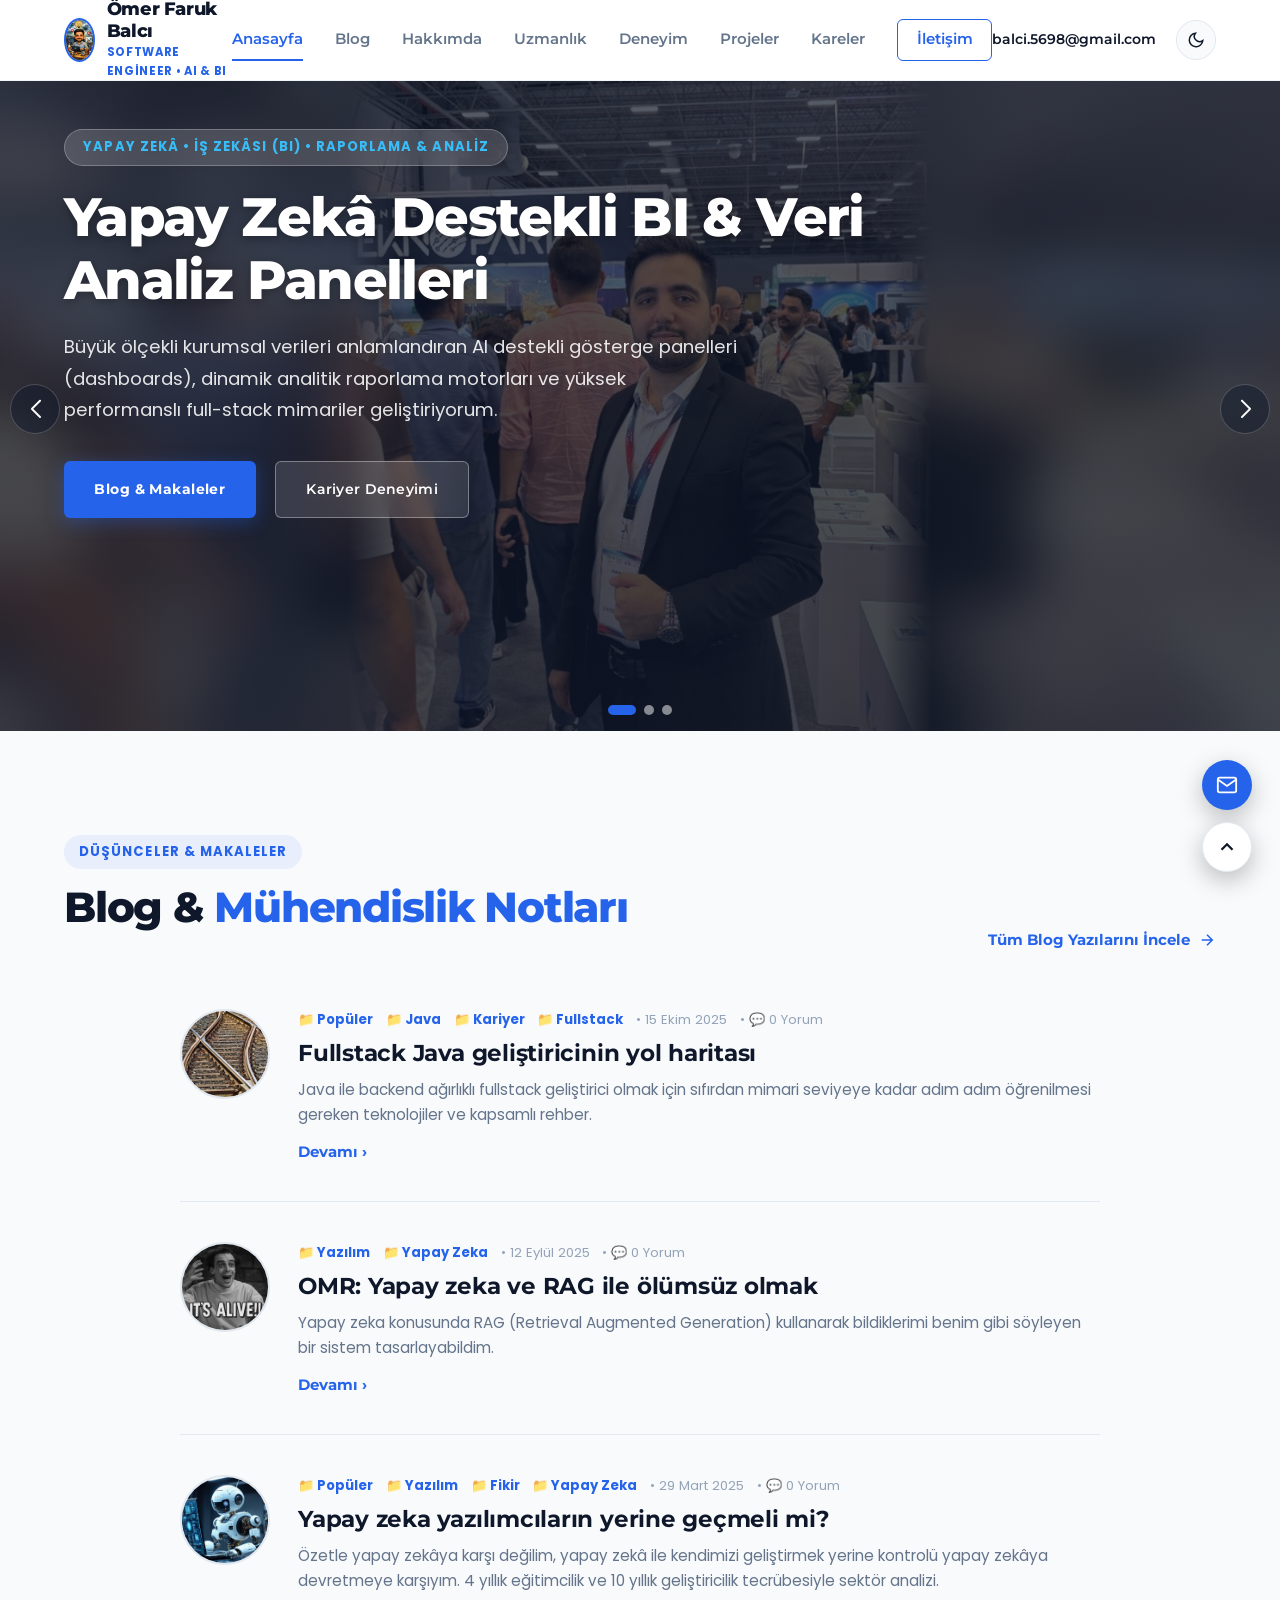
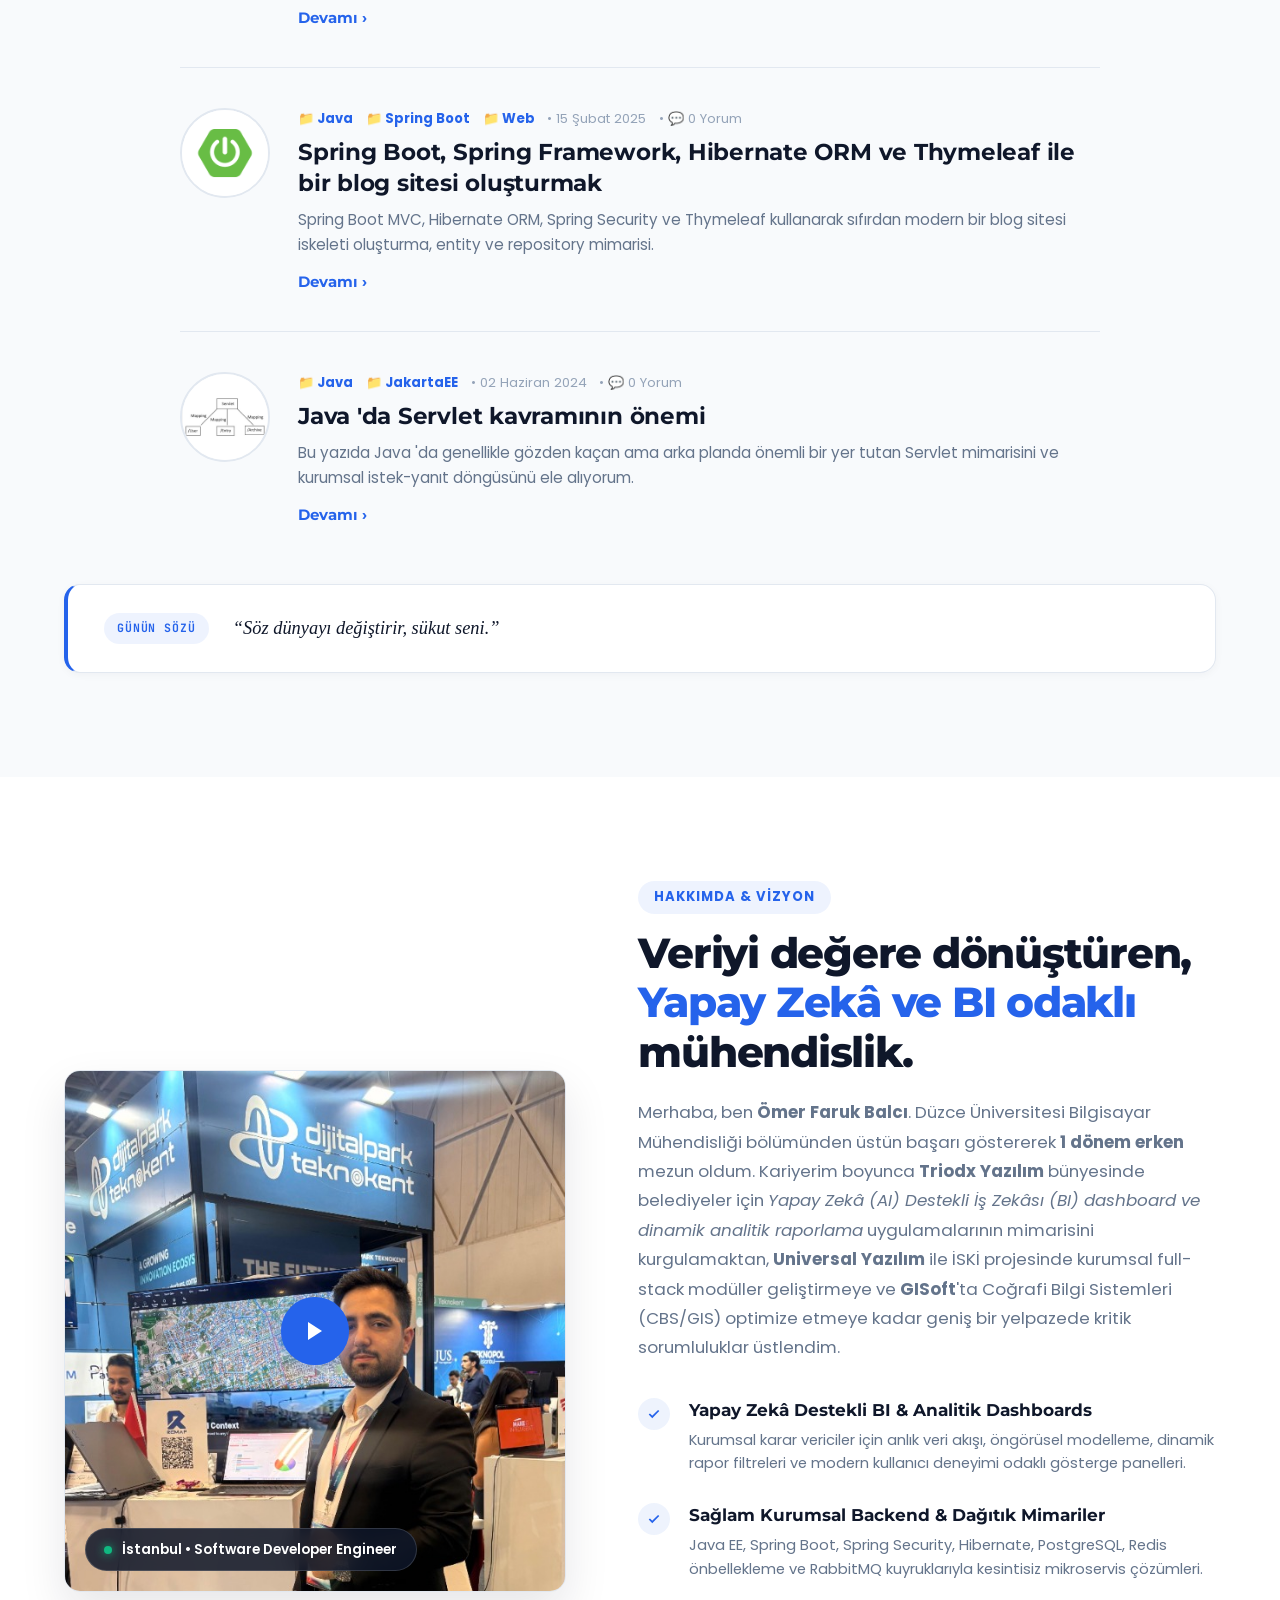
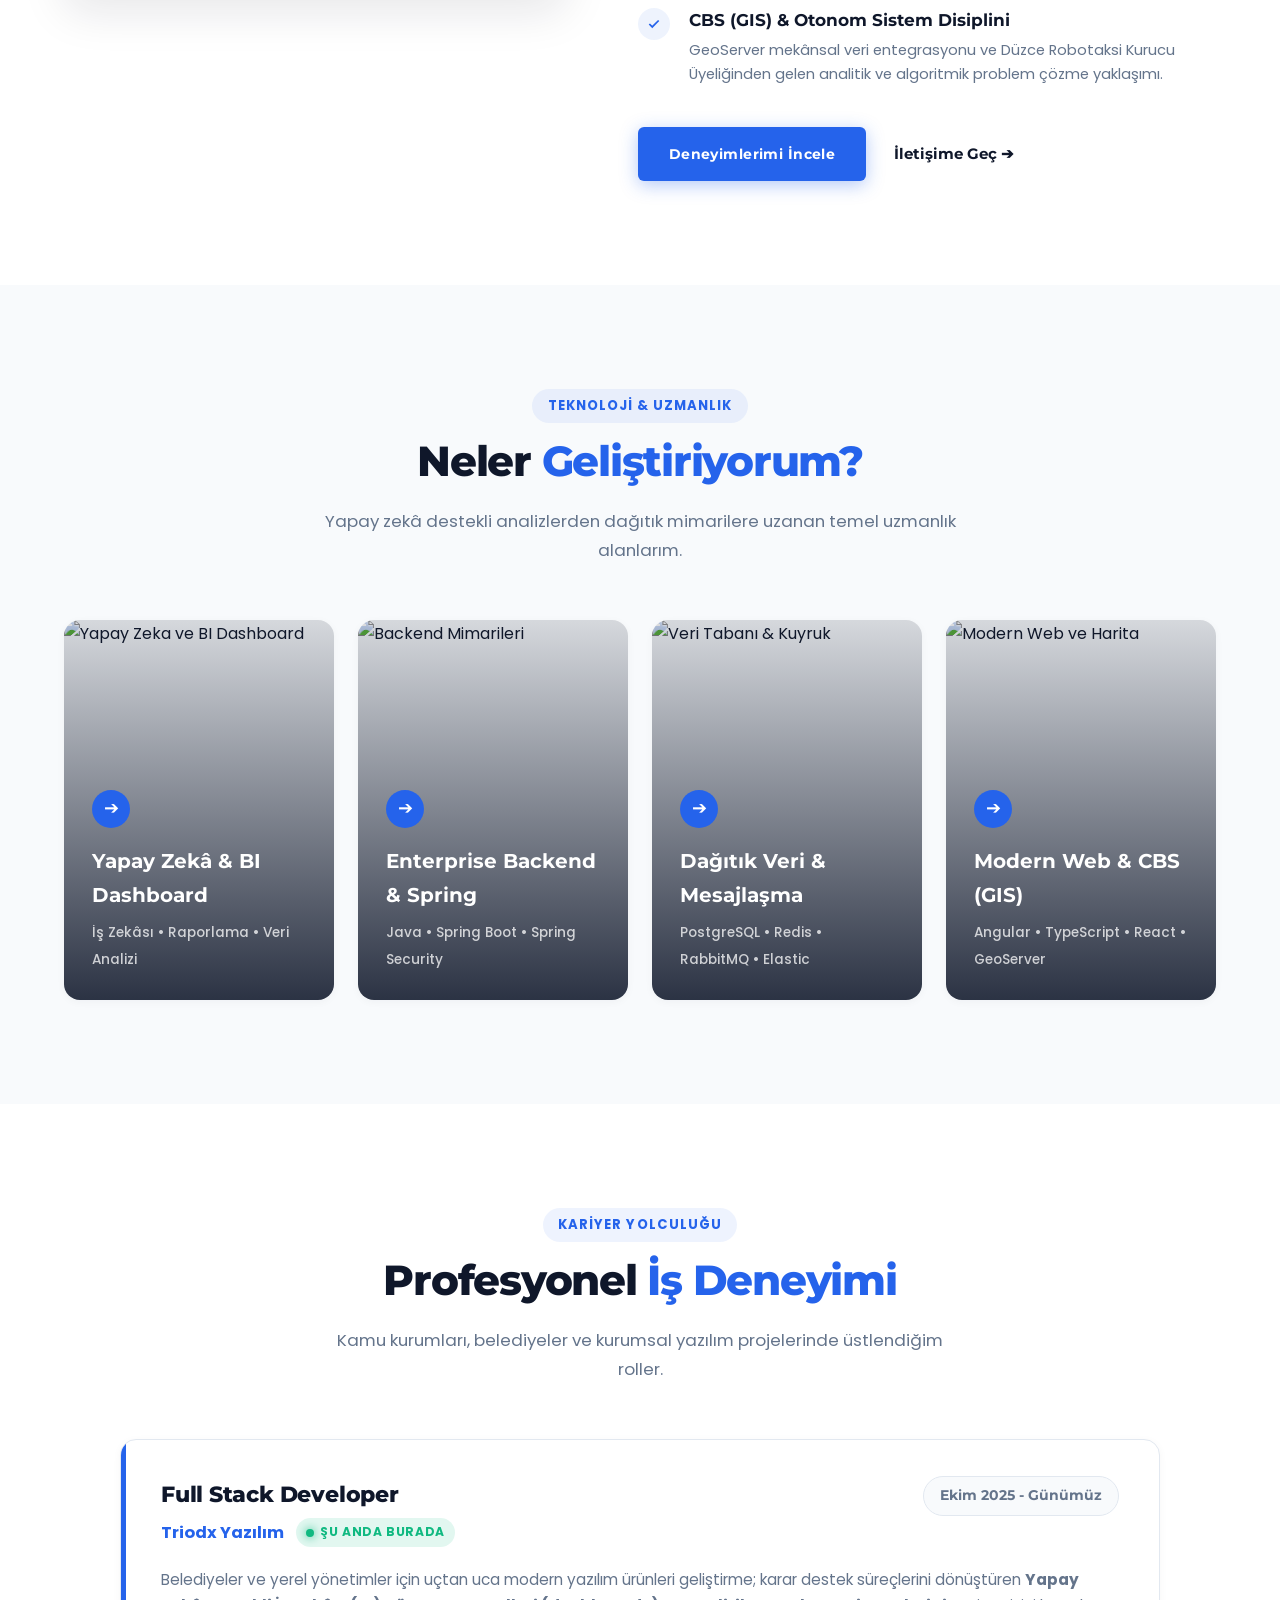
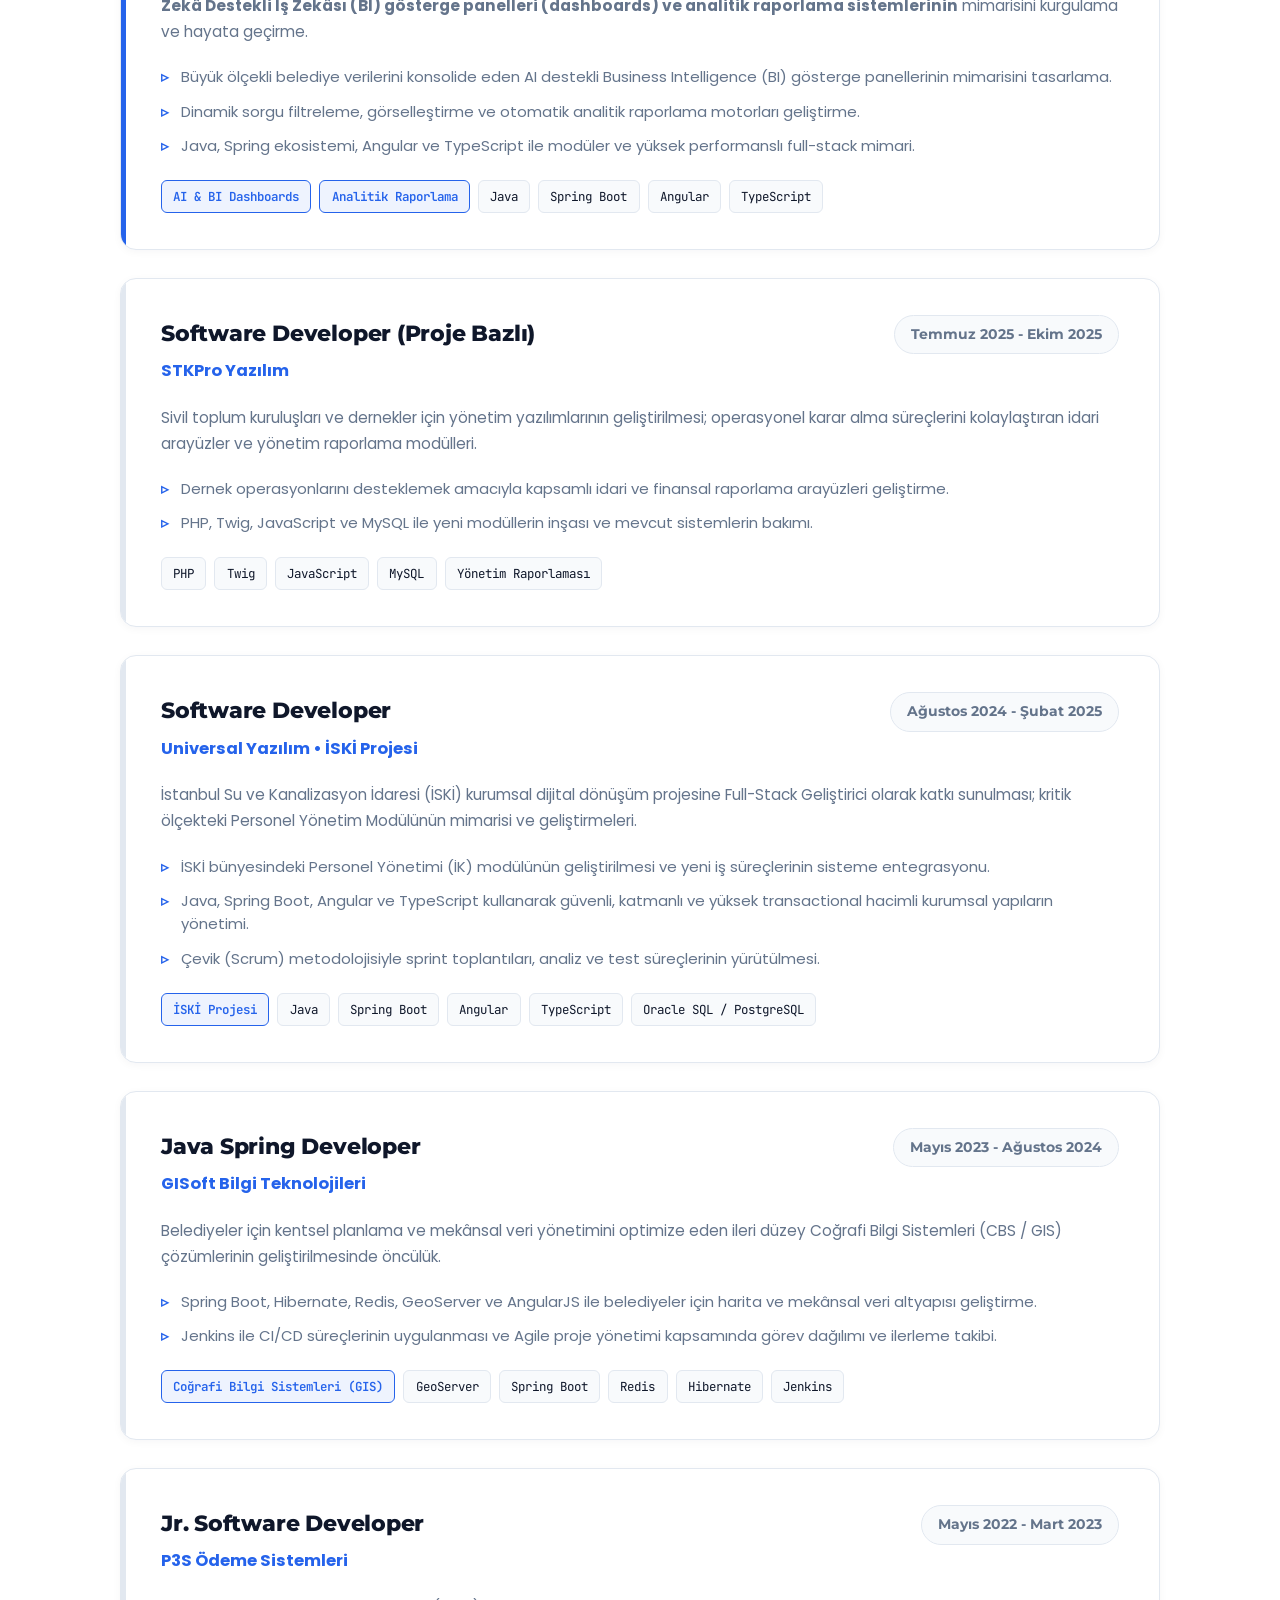
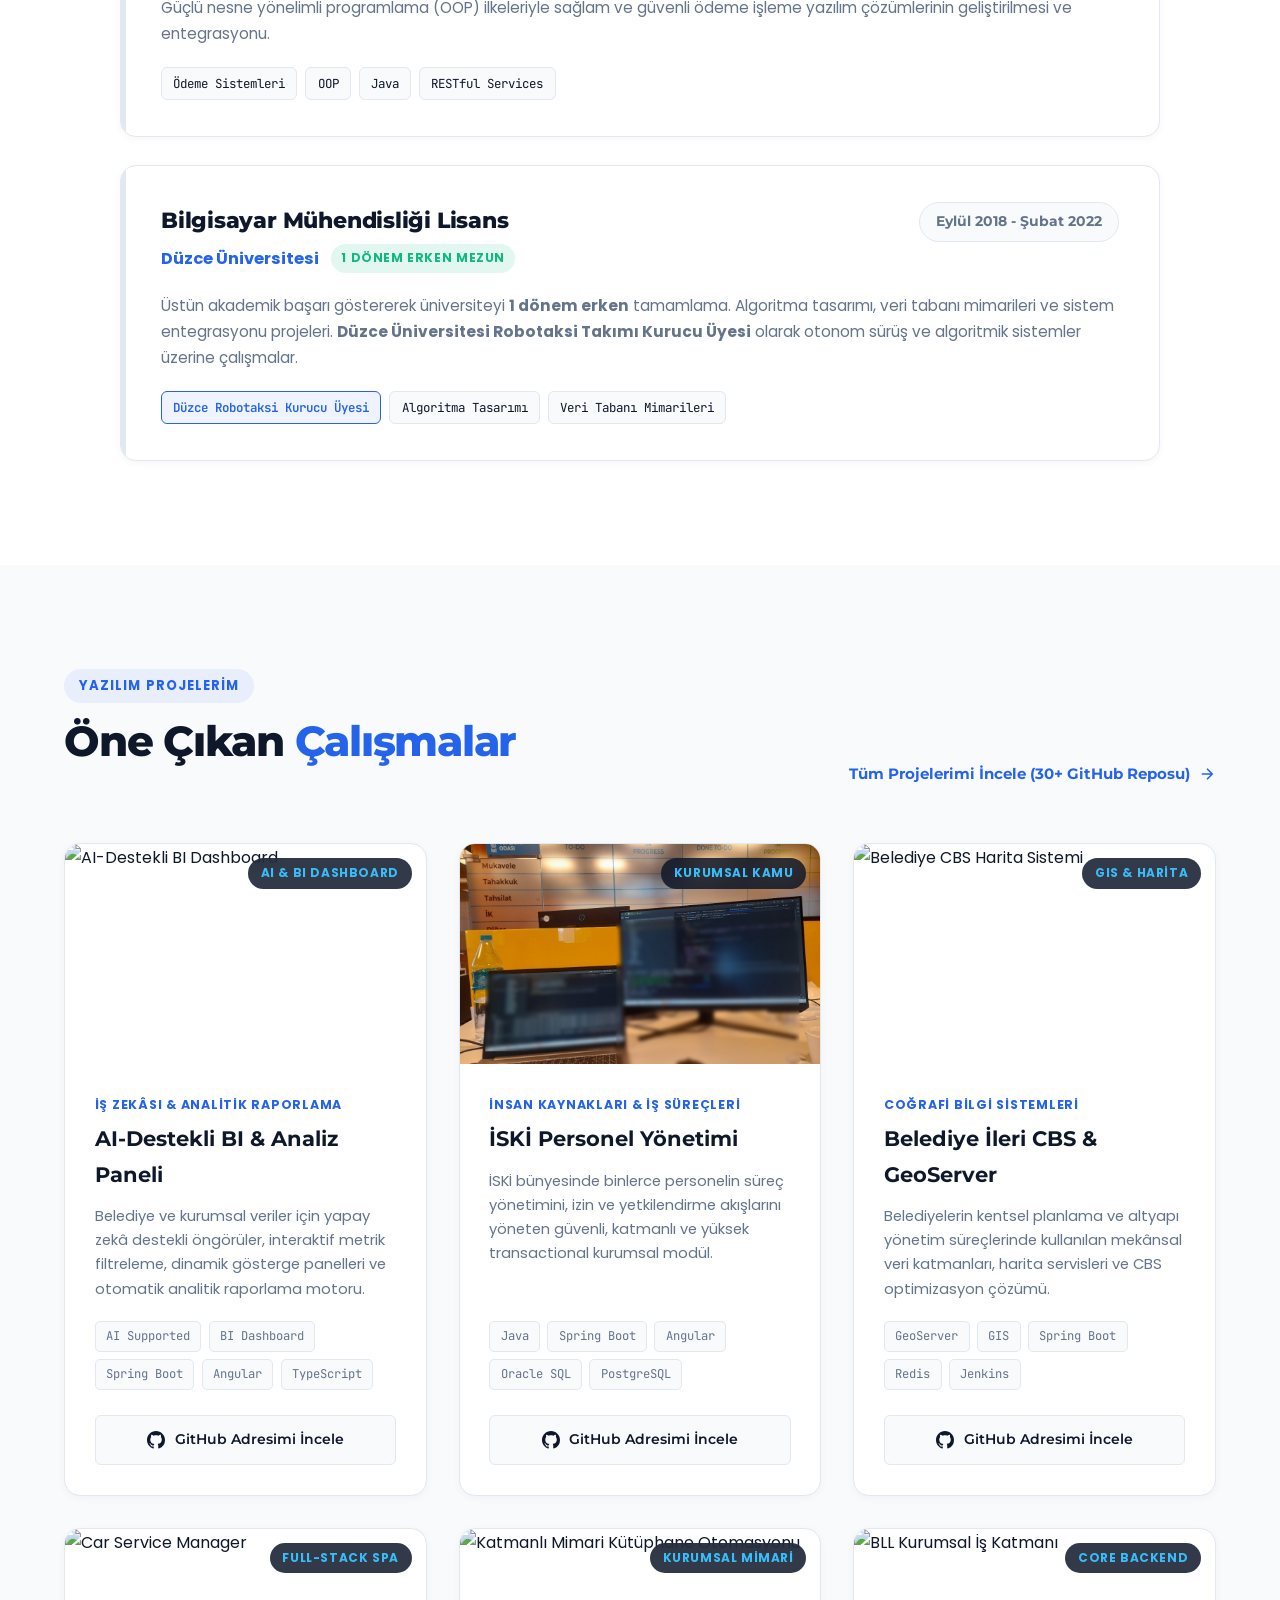
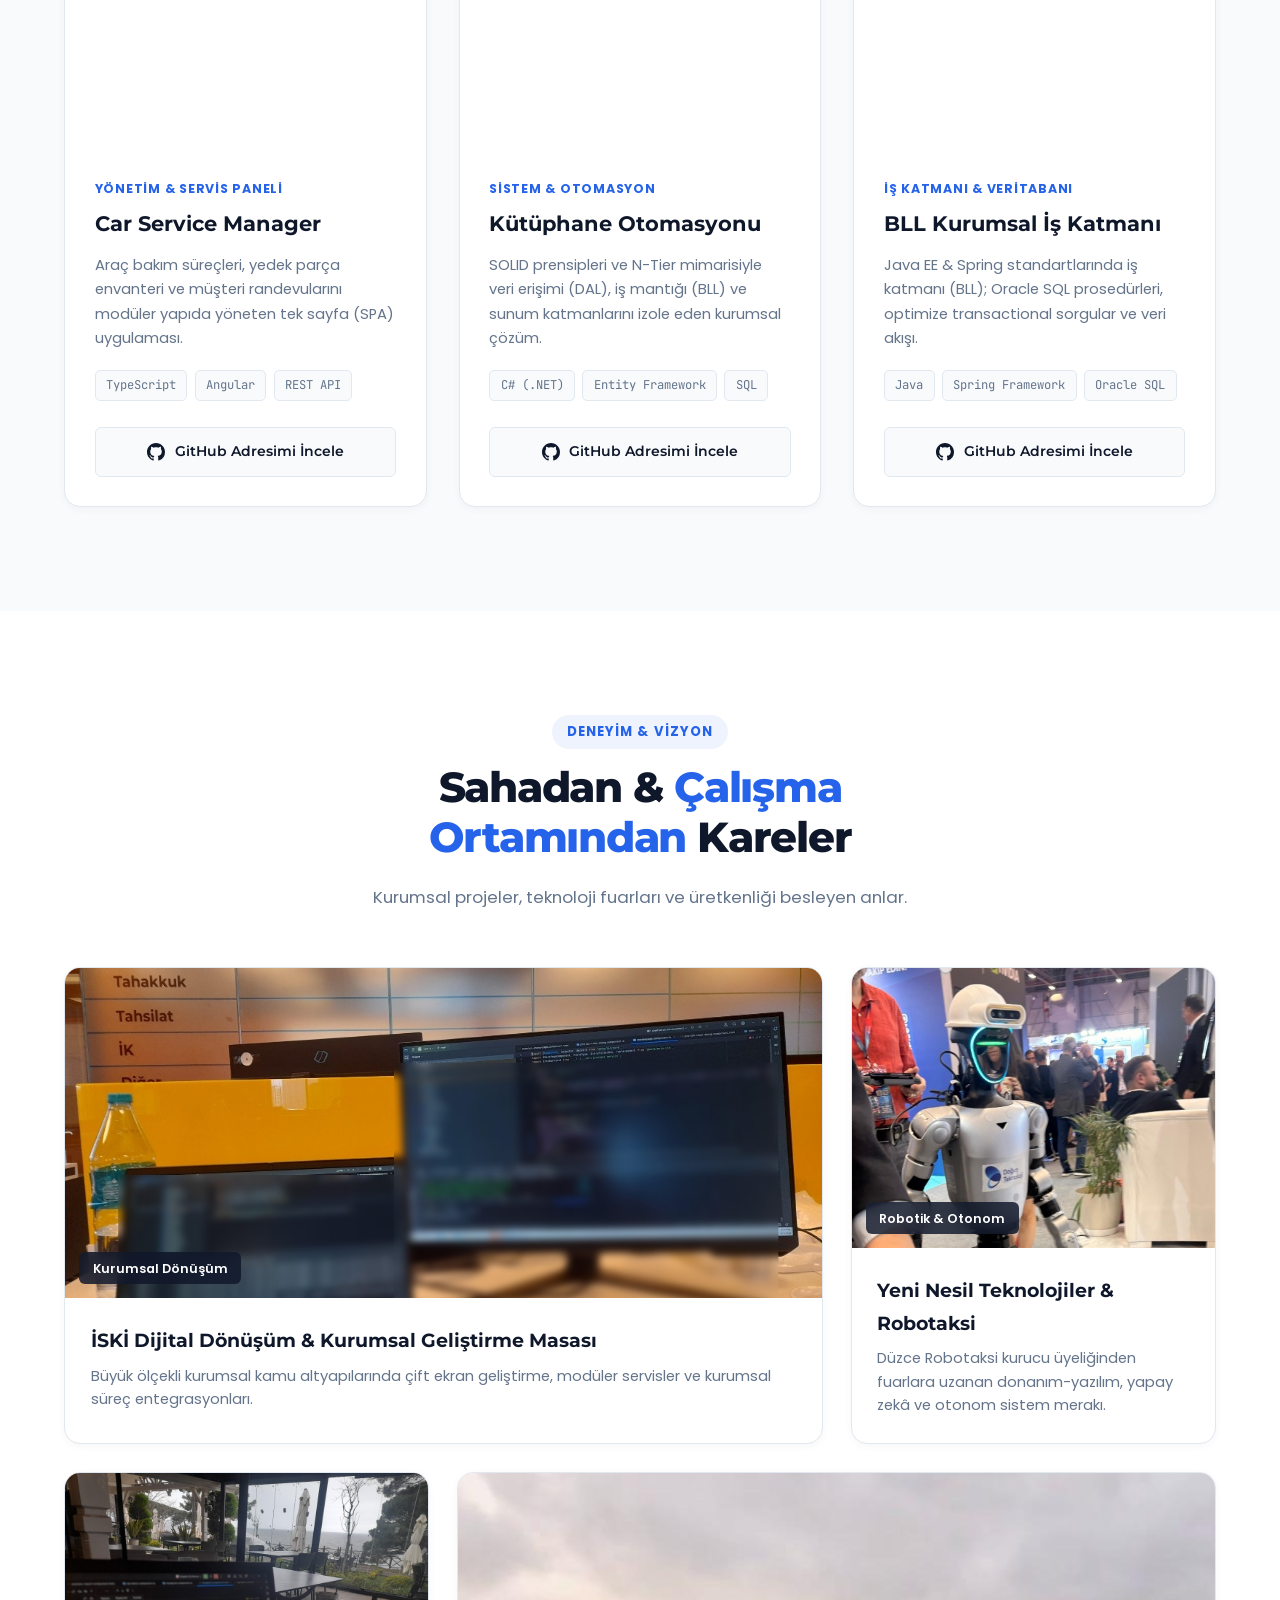
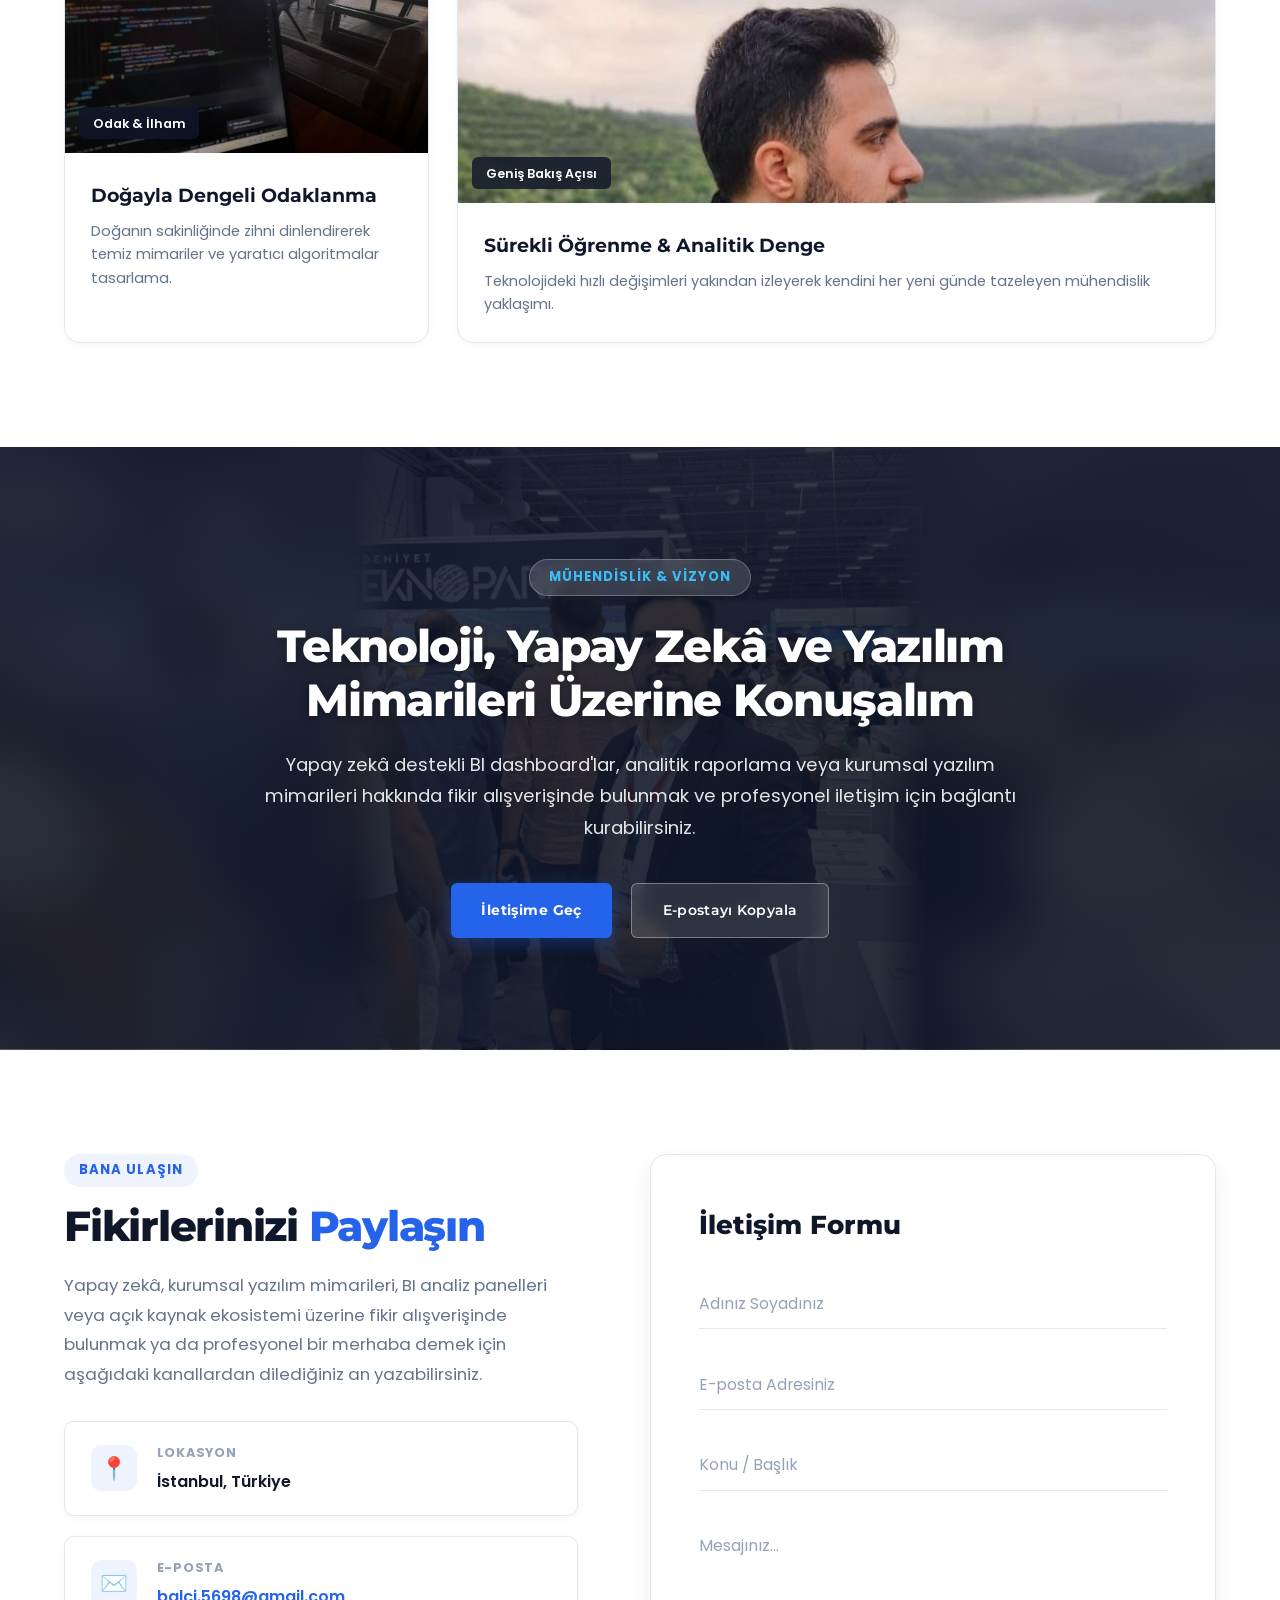
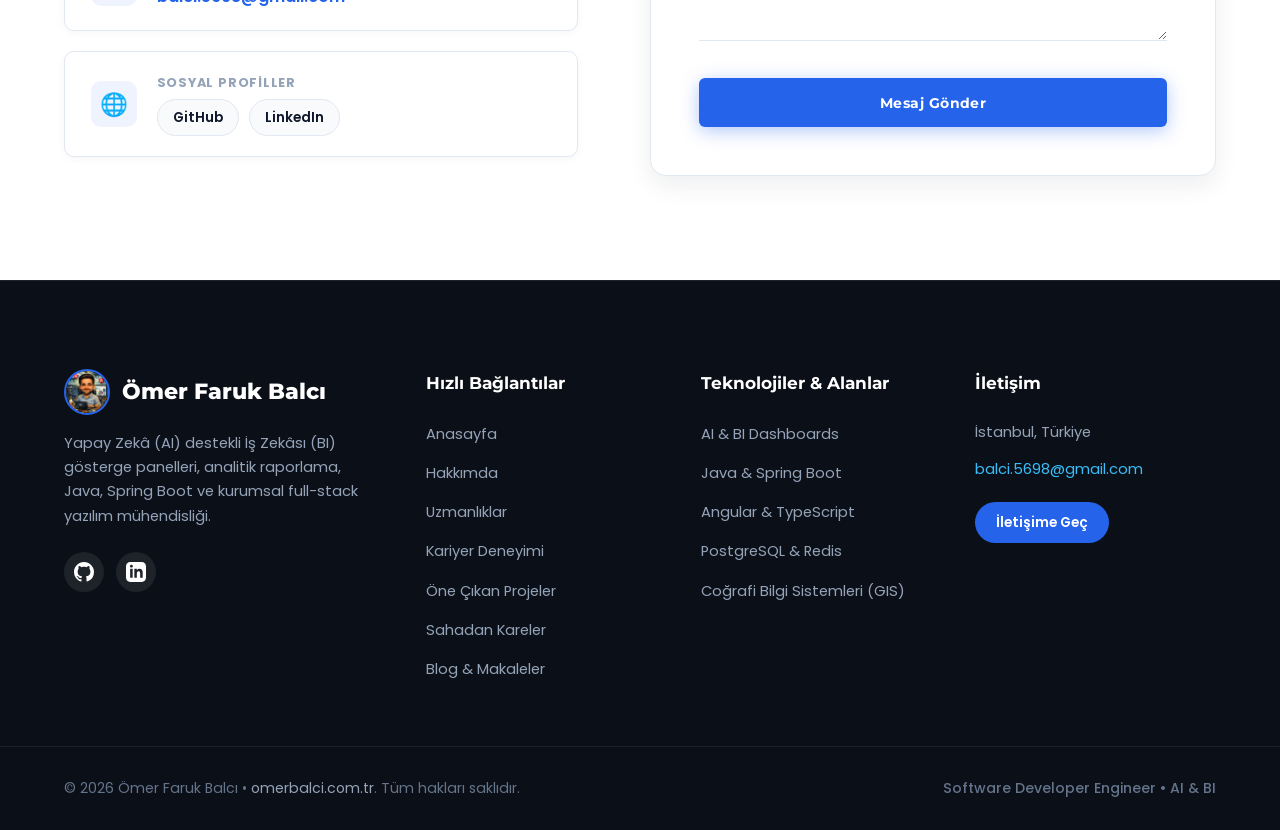
==== commit 69724183: "feat: Web sitesi ve blog entegrasyonu, tasarim yenilemeleri ve favicon guncellemesi" ====
--- a/index.html
+++ b/index.html
@@ -3,55 +3,64 @@
 <head>
   <meta charset="UTF-8">
   <meta name="viewport" content="width=device-width, initial-scale=1.0">
-  <title>Ömer Balcı | Yazılım Geliştirici</title>
-  <meta name="description" content="Ömer Balcı - Java, Spring Boot, Angular ve Dağıtık Sistemler Odaklı Yazılım Geliştirici Kişisel Portföyü.">
-  <meta property="og:title" content="Ömer Balcı | Yazılım Geliştirici">
-  <meta property="og:description" content="Java, Spring Boot, PostgreSQL, RabbitMQ ve modern web teknolojileri ile geliştirilen projeler ve deneyimler.">
+  <title>Ömer Faruk Balcı | Yazılım Mühendisi & AI / BI Dashboard Uzmanı</title>
+  <meta name="description" content="Ömer Faruk Balcı - Yapay Zekâ Destekli İş Zekâsı (BI) Gösterge Panelleri, Dinamik Raporlama, Java, Spring Boot, Angular ve Dağıtık Sistemler Odaklı Yazılım Mühendisi.">
+  <meta property="og:title" content="Ömer Faruk Balcı | Yazılım Mühendisi & Full-Stack Developer">
+  <meta property="og:description" content="Yapay Zekâ (AI) destekli BI dashboard'lar, analitik raporlama, Java, Spring Boot, Angular ve kurumsal sistem entegrasyonları.">
   <meta property="og:type" content="website">
   <meta property="og:url" content="https://omerbalci.com.tr">
 
-  <!-- Google Fonts: Plus Jakarta Sans & JetBrains Mono -->
+  <!-- Favicon -->
+  <link rel="icon" type="image/x-icon" href="favicon.ico">
+  <link rel="icon" type="image/png" sizes="32x32" href="assets/images/favicon-32x32.png">
+  <link rel="icon" type="image/png" sizes="64x64" href="assets/images/favicon.png">
+  <link rel="apple-touch-icon" sizes="180x180" href="assets/images/apple-touch-icon.png">
+
+  <!-- Google Fonts -->
   <link rel="preconnect" href="https://fonts.googleapis.com">
   <link rel="preconnect" href="https://fonts.gstatic.com" crossorigin>
-  <link href="https://fonts.googleapis.com/css2?family=Plus+Jakarta+Sans:wght@300;400;500;600;700;800&family=JetBrains+Mono:wght@400;500&display=swap" rel="stylesheet">
+  <link href="https://fonts.googleapis.com/css2?family=Montserrat:ital,wght@0,400;0,500;0,600;0,700;0,800;0,900;1,400&family=Poppins:wght@300;400;500;600;700&family=JetBrains+Mono:wght@400;500&display=swap" rel="stylesheet">
+
+  <!-- Swiper 11 CSS for Smooth Touch & Hero Slider -->
+  <link rel="stylesheet" href="https://cdn.jsdelivr.net/npm/swiper@11/swiper-bundle.min.css" />
 
   <link rel="stylesheet" href="style.css">
 </head>
 <body>
 
-  <!-- Navigation -->
-  <header class="header" id="header">
-    <div class="container nav-container">
-      <a href="#" class="brand-logo">Ömer Balcı</a>
-      
-      <nav class="nav-menu" id="navMenu">
-        <a href="#about" class="nav-link active">Hakkımda</a>
-        <a href="#skills" class="nav-link">Yetkinlikler</a>
-        <a href="#works" class="nav-link">Projeler</a>
-        <a href="#philosophy" class="nav-link">Yaklaşım</a>
-        <a href="#contact" class="nav-link btn-nav">İletişim</a>
+  <!-- Top Navigation Header -->
+  <header class="dilbeste-header" id="header">
+    <div class="dilbeste-container header-inner">
+      <a href="#" class="brand-box">
+        <img src="assets/images/developer-avatar.jpg" alt="Ömer Faruk Balcı" class="brand-avatar">
+        <div class="brand-text-wrap">
+          <span class="brand-name">Ömer Faruk Balcı</span>
+          <span class="brand-tag">Software Engineer • AI & BI</span>
+        </div>
+      </a>
+
+      <nav class="dilbeste-nav" id="navMenu">
+        <a href="#hero-slider" class="nav-link active">Anasayfa</a>
+        <a href="blog.html" target="_blank" rel="noopener noreferrer" class="nav-link">Blog</a>
+        <a href="#about-section" class="nav-link">Hakkımda</a>
+        <a href="#services-banners" class="nav-link">Uzmanlık</a>
+        <a href="#experience-section" class="nav-link">Deneyim</a>
+        <a href="#projects-section" class="nav-link">Projeler</a>
+        <a href="#moments-section" class="nav-link">Kareler</a>
+        <a href="#contact-section" class="nav-link btn-nav-cta">İletişim</a>
       </nav>
 
-      <div class="nav-right">
-        <!-- Theme Toggle Button -->
+      <div class="header-actions">
+        <a href="mailto:balci.5698@gmail.com" class="header-mail-link d-none-sm">balci.5698@gmail.com</a>
+        
+        <!-- Theme Toggle -->
         <button class="theme-toggle" id="themeToggle" aria-label="Temayı Değiştir" title="Karanlık / Aydınlık Mod">
-          <svg class="sun-icon" width="20" height="20" viewBox="0 0 24 24" fill="none" stroke="currentColor" stroke-width="2" stroke-linecap="round" stroke-linejoin="round">
-            <circle cx="12" cy="12" r="5"></circle>
-            <line x1="12" y1="1" x2="12" y2="3"></line>
-            <line x1="12" y1="21" x2="12" y2="23"></line>
-            <line x1="4.22" y1="4.22" x2="5.64" y2="5.64"></line>
-            <line x1="18.36" y1="18.36" x2="19.78" y2="19.78"></line>
-            <line x1="1" y1="12" x2="3" y2="12"></line>
-            <line x1="21" y1="12" x2="23" y2="12"></line>
-            <line x1="4.22" y1="19.78" x2="5.64" y2="18.36"></line>
-            <line x1="18.36" y1="5.64" x2="19.78" y2="4.22"></line>
-          </svg>
-          <svg class="moon-icon" width="20" height="20" viewBox="0 0 24 24" fill="none" stroke="currentColor" stroke-width="2" stroke-linecap="round" stroke-linejoin="round">
-            <path d="M21 12.79A9 9 0 1 1 11.21 3 7 7 0 0 0 21 12.79z"></path>
-          </svg>
+          <svg class="sun-icon" width="18" height="18" viewBox="0 0 24 24" fill="none" stroke="currentColor" stroke-width="2"><circle cx="12" cy="12" r="5"></circle><line x1="12" y1="1" x2="12" y2="3"></line><line x1="12" y1="21" x2="12" y2="23"></line><line x1="4.22" y1="4.22" x2="5.64" y2="5.64"></line><line x1="18.36" y1="18.36" x2="19.78" y2="19.78"></line><line x1="1" y1="12" x2="3" y2="12"></line><line x1="21" y1="12" x2="23" y2="12"></line><line x1="4.22" y1="19.78" x2="5.64" y2="18.36"></line><line x1="18.36" y1="5.64" x2="19.78" y2="4.22"></line></svg>
+          <svg class="moon-icon" width="18" height="18" viewBox="0 0 24 24" fill="none" stroke="currentColor" stroke-width="2"><path d="M21 12.79A9 9 0 1 1 11.21 3 7 7 0 0 0 21 12.79z"></path></svg>
         </button>
 
-        <button class="mobile-toggle" id="mobileToggle" aria-label="Menüyü Aç/Kapat">
+        <!-- Mobile Menu Toggle -->
+        <button class="hamburger-btn" id="mobileToggle" aria-label="Menü">
           <span></span>
           <span></span>
           <span></span>
@@ -60,332 +69,910 @@
     </div>
   </header>
 
-  <!-- Hero Section -->
-  <section class="hero-section" id="about">
-    <div class="container hero-grid">
-      <div class="hero-text-col">
-        <div class="hero-badge-wrap">
-          <span class="status-indicator">
-            <span class="status-pulse"></span>
-            Yazılım Geliştirici & Backend Odaklı
-          </span>
-        </div>
-        <h1 class="hero-title">Ölçeklenebilir, güvenli ve performanslı sistemler geliştiriyorum.</h1>
-        <p class="hero-intro">
-          Merhaba, ben <strong>Ömer Balcı</strong>. Başta <strong>Java, Spring Boot</strong> ekosistemi ve kurumsal backend mimarileri olmak üzere; veri tabanı tasarımı, asenkron mesajlaşma ve modern web çözümleri üzerine odaklanıyorum.
-        </p>
-        <p class="hero-subtext">
-          Temiz kod prensipleri (Clean Code), SOLID standartları ve katmanlı mimarilerle sürdürülebilir yazılımlar inşa etmeyi amaçlıyorum.
-        </p>
-        <div class="hero-actions">
-          <a href="#works" class="btn btn-primary">
-            <span>Projelerimi İncele</span>
-            <svg width="18" height="18" viewBox="0 0 24 24" fill="none" stroke="currentColor" stroke-width="2"><path d="M5 12h14M12 5l7 7-7 7"/></svg>
-          </a>
-          <button class="btn btn-outline" id="copyEmailBtn" data-email="Balci.5698@gmail.com" title="E-postayı panoya kopyala">
-            <svg width="18" height="18" viewBox="0 0 24 24" fill="none" stroke="currentColor" stroke-width="2"><rect x="9" y="9" width="13" height="13" rx="2" ry="2"></rect><path d="M5 15H4a2 2 0 0 1-2-2V4a2 2 0 0 1 2-2h9a2 2 0 0 1 2 2v1"></path></svg>
-            <span class="btn-text">E-postayı Kopyala</span>
-          </button>
-        </div>
-
-        <div class="hero-stats">
-          <div class="stat-item">
-            <span class="stat-number">30+</span>
-            <span class="stat-label">GitHub Deposu</span>
-          </div>
-          <div class="stat-divider"></div>
-          <div class="stat-item">
-            <span class="stat-number">Core Backend</span>
-            <span class="stat-label">Java & Spring Boot</span>
-          </div>
-          <div class="stat-divider"></div>
-          <div class="stat-item">
-            <span class="stat-number">Full-Stack</span>
-            <span class="stat-label">Angular & TypeScript</span>
-          </div>
-        </div>
-      </div>
-
-      <div class="hero-image-col">
-        <div class="image-frame">
-          <img src="https://images.unsplash.com/photo-1517694712202-14dd9538aa97?q=80&w=1200&auto=format&fit=crop" alt="Yazılım Geliştirme Alanı" class="hero-img">
-          <div class="code-floating-card">
-            <div class="code-card-header">
-              <span class="dot red"></span>
-              <span class="dot yellow"></span>
-              <span class="dot green"></span>
-              <span class="code-card-title">DeveloperProfile.java</span>
-            </div>
-            <pre class="code-snippet"><code><span class="code-annotation">@Service</span>
-<span class="code-keyword">public class</span> <span class="code-class">OmerBalci</span> {
-  <span class="code-keyword">private final</span> <span class="code-type">String</span> role = <span class="code-str">"Software Engineer"</span>;
-  <span class="code-keyword">private final</span> <span class="code-type">String[]</span> stack = {
-    <span class="code-str">"Spring Boot"</span>, <span class="code-str">"PostgreSQL"</span>, 
-    <span class="code-str">"RabbitMQ"</span>, <span class="code-str">"Angular"</span>
-  };
-}</code></pre>
-          </div>
-        </div>
-      </div>
+  <!-- Full-Width Hero Swiper Slider -->
+  <section class="hero-slider-section p-0" id="hero-slider">
+    <div class="swiper main-hero-swiper">
+      <div class="swiper-wrapper">
+        
+        <!-- Slide 1: AI & BI Dashboard & Analytics -->
+        <div class="swiper-slide hero-slide" style="background-image: linear-gradient(rgba(15, 23, 42, 0.7), rgba(15, 23, 42, 0.8)), url('assets/images/omer-teknopark.jpg');">
+          <div class="dilbeste-container h-100">
+            <div class="slide-content-center">
+              <span class="slide-tag">Yapay Zekâ • İş Zekâsı (BI) • Raporlama & Analiz</span>
+              <h1 class="slide-title">Yapay Zekâ Destekli BI & Veri Analiz Panelleri</h1>
+              <p class="slide-desc">Büyük ölçekli kurumsal verileri anlamlandıran AI destekli gösterge panelleri (dashboards), dinamik analitik raporlama motorları ve yüksek performanslı full-stack mimariler geliştiriyorum.</p>
+              <div class="slide-buttons">
+                <a href="blog.html" target="_blank" rel="noopener noreferrer" class="btn-theme-primary">Blog & Makaleler</a>
+                <a href="#experience-section" class="btn-theme-outline">Kariyer Deneyimi</a>
+              </div>
+            </div>
+          </div>
+        </div>
+
+        <!-- Slide 2: İSKİ Workspace & Kurumsal Dönüşüm -->
+        <div class="swiper-slide hero-slide" style="background-image: linear-gradient(rgba(15, 23, 42, 0.72), rgba(15, 23, 42, 0.82)), url('assets/images/workspace-iski.jpg');">
+          <div class="dilbeste-container h-100">
+            <div class="slide-content-center">
+              <span class="slide-tag">Kurumsal Kamu & Dijital Dönüşüm</span>
+              <h1 class="slide-title">İSKİ & Belediyeler İçin Yüksek Ölçekli Sistemler</h1>
+              <p class="slide-desc">Universal Yazılım ve Triodx bünyesinde Java, Spring Boot, Angular ve PostgreSQL/Oracle ile kritik ölçekli personel ve süreç yönetimi modülleri.</p>
+              <div class="slide-buttons">
+                <a href="#projects-section" class="btn-theme-primary">Projeleri İncele</a>
+                <a href="https://github.com/omerbalcii" target="_blank" rel="noopener noreferrer" class="btn-theme-outline">GitHub (30+ Repo)</a>
+              </div>
+            </div>
+          </div>
+        </div>
+
+        <!-- Slide 3: CBS (GIS) & Robotaksi -->
+        <div class="swiper-slide hero-slide" style="background-image: linear-gradient(rgba(15, 23, 42, 0.68), rgba(15, 23, 42, 0.78)), url('assets/images/workspace-nature.jpg');">
+          <div class="dilbeste-container h-100">
+            <div class="slide-content-center">
+              <span class="slide-tag">Coğrafi Bilgi Sistemleri & Otonom Vizyon</span>
+              <h1 class="slide-title">Mekânsal Veri, Harita Teknolojileri & Robotaksi</h1>
+              <p class="slide-desc">GISoft'ta GeoServer ile belediye CBS altyapıları; Düzce Üniversitesi Robotaksi Takımı kurucu üyeliğinden gelen algoritmik sistem disiplini.</p>
+              <div class="slide-buttons">
+                <a href="#moments-section" class="btn-theme-primary">Sahadan Kareler</a>
+                <button class="btn-theme-outline" id="copyEmailSlideBtn" data-email="balci.5698@gmail.com">E-postayı Kopyala</button>
+              </div>
+            </div>
+          </div>
+        </div>
+
+      </div>
+
+      <!-- Navigation Arrows -->
+      <div class="swiper-button-next hero-swiper-next"></div>
+      <div class="swiper-button-prev hero-swiper-prev"></div>
+      <!-- Pagination Bullets -->
+      <div class="swiper-pagination hero-swiper-pagination"></div>
     </div>
   </section>
 
-  <!-- Skills & Tech Stack Section -->
-  <section class="section skills-section" id="skills">
-    <div class="container">
-      <div class="section-top text-center">
-        <span class="section-tag">Teknoloji Yığını</span>
-        <h2 class="section-heading">Uzmanlık & Yetkinlikler</h2>
-        <p class="section-subtitle">Geliştirme süreçlerimde aktif olarak kullandığım diller, mimariler ve araçlar.</p>
-      </div>
-
-      <div class="skills-grid">
-        <!-- Backend & Frameworks -->
-        <div class="skill-category-card">
-          <div class="cat-icon-wrap backend-icon">
-            <svg width="24" height="24" viewBox="0 0 24 24" fill="none" stroke="currentColor" stroke-width="2"><path d="M4 17l6-6-6-6M12 19h8"/></svg>
-          </div>
-          <h3 class="cat-title">Backend & Mimariler</h3>
-          <p class="cat-desc">Yüksek verimli kurumsal servisler, güvenli kimlik doğrulama ve RESTful mimariler.</p>
-          <div class="skills-badges">
-            <span class="tech-badge">Java</span>
-            <span class="tech-badge">Spring Boot</span>
-            <span class="tech-badge">Spring Security</span>
-            <span class="tech-badge">Spring Framework</span>
-            <span class="tech-badge">JDBC & JPA</span>
-            <span class="tech-badge">C# (.NET)</span>
-          </div>
-        </div>
-
-        <!-- Databases & Distributed -->
-        <div class="skill-category-card">
-          <div class="cat-icon-wrap db-icon">
-            <svg width="24" height="24" viewBox="0 0 24 24" fill="none" stroke="currentColor" stroke-width="2"><ellipse cx="12" cy="5" rx="9" ry="3"></ellipse><path d="M21 12c0 1.66-4 3-9 3s-9-1.34-9-3"></path><path d="M3 5v14c0 1.66 4 3 9 3s9-1.34 9-3V5"></path></svg>
-          </div>
-          <h3 class="cat-title">Veritabanı & Dağıtık Sistemler</h3>
-          <p class="cat-desc">İlişkisel veritabanı optimizasyonu, asenkron mesajlaşma ve arama altyapıları.</p>
-          <div class="skills-badges">
-            <span class="tech-badge">PostgreSQL</span>
-            <span class="tech-badge">Oracle SQL</span>
-            <span class="tech-badge">Elasticsearch</span>
-            <span class="tech-badge">RabbitMQ</span>
-            <span class="tech-badge">Katmanlı Mimari (N-Tier)</span>
-          </div>
-        </div>
-
-        <!-- Frontend & Web -->
-        <div class="skill-category-card">
-          <div class="cat-icon-wrap frontend-icon">
-            <svg width="24" height="24" viewBox="0 0 24 24" fill="none" stroke="currentColor" stroke-width="2"><rect x="2" y="3" width="20" height="14" rx="2" ry="2"></rect><line x1="8" y1="21" x2="16" y2="21"></line><line x1="12" y1="17" x2="12" y2="21"></line></svg>
-          </div>
-          <h3 class="cat-title">Frontend & Web</h3>
-          <p class="cat-desc">Dinamik, responsive ve kullanıcı deneyimi odaklı modern tek sayfa (SPA) uygulamaları.</p>
-          <div class="skills-badges">
-            <span class="tech-badge">TypeScript</span>
-            <span class="tech-badge">Angular</span>
-            <span class="tech-badge">JavaScript (ES6+)</span>
-            <span class="tech-badge">HTML5 / CSS3</span>
-            <span class="tech-badge">Responsive UI</span>
-          </div>
-        </div>
+  <!-- Blog & Mühendislik Yazıları Section -->
+  <section class="section-padding bg-alt-surface" id="blog-section">
+    <div class="dilbeste-container">
+      <div class="section-split-head">
+        <div>
+          <span class="section-pill-tag">Düşünceler & Makaleler</span>
+          <h2 class="section-big-title">Blog & <span class="highlight-accent">Mühendislik Notları</span></h2>
+        </div>
+        <a href="blog.html" target="_blank" rel="noopener noreferrer" class="link-view-all">
+          <span>Tüm Blog Yazılarını İncele</span>
+          <svg width="18" height="18" viewBox="0 0 24 24" fill="none" stroke="currentColor" stroke-width="2"><path d="M5 12h14M12 5l7 7-7 7"/></svg>
+        </a>
+      </div>
+
+      <div class="blog-layout-grid">
+        <!-- Left: Blog Feed -->
+        <div class="blog-articles-feed">
+          
+          <!-- Post 1: NUMAIN: Yapay Zeka ve RAG -->
+          <!-- Post 1: Fullstack Java geliştiricinin yol haritası -->
+          <article class="blog-post-row">
+            <img src="assets/images/blog-fullstack-java.jpg" alt="Fullstack Java geliştiricinin yol haritası" class="blog-thumb-circle">
+            <div class="blog-post-content">
+              <div class="blog-meta-tags">
+                <span class="blog-cat-link">📁 Popüler</span>
+                <span class="blog-cat-link">📁 Java</span>
+                <span class="blog-cat-link">📁 Kariyer</span>
+                <span class="blog-cat-link">📁 Fullstack</span>
+                <span class="blog-date-text">• 15 Ekim 2025</span>
+                <span class="blog-date-text">• 💬 0 Yorum</span>
+              </div>
+              <h3 class="blog-post-title">
+                <a href="blog-fullstack-java-yol-haritasi.html">Fullstack Java geliştiricinin yol haritası</a>
+              </h3>
+              <p class="blog-post-excerpt">
+                Java ile backend ağırlıklı fullstack geliştirici olmak için sıfırdan mimari seviyeye kadar adım adım öğrenilmesi gereken teknolojiler ve kapsamlı rehber.
+              </p>
+              <a href="blog-fullstack-java-yol-haritasi.html" class="blog-read-more">Devamı ›</a>
+            </div>
+          </article>
+
+          <!-- Post 2: OMR: Yapay Zeka ve RAG -->
+          <article class="blog-post-row">
+            <img src="assets/images/blog-rag.png" alt="OMR: Yapay zeka ve RAG" class="blog-thumb-circle">
+            <div class="blog-post-content">
+              <div class="blog-meta-tags">
+                <span class="blog-cat-link">📁 Yazılım</span>
+                <span class="blog-cat-link">📁 Yapay Zeka</span>
+                <span class="blog-date-text">• 12 Eylül 2025</span>
+                <span class="blog-date-text">• 💬 0 Yorum</span>
+              </div>
+              <h3 class="blog-post-title">
+                <a href="blog-numain-rag.html">OMR: Yapay zeka ve RAG ile ölümsüz olmak</a>
+              </h3>
+              <p class="blog-post-excerpt">
+                Yapay zeka konusunda RAG (Retrieval Augmented Generation) kullanarak bildiklerimi benim gibi söyleyen bir sistem tasarlayabildim.
+              </p>
+              <a href="blog-numain-rag.html" class="blog-read-more">Devamı ›</a>
+            </div>
+          </article>
+
+          <!-- Post 2: Yapay zeka yazılımcıların yerine geçmeli mi? -->
+          <article class="blog-post-row">
+            <img src="assets/images/blog-ai-replace.png" alt="Yapay zeka yazılımcıların yerine geçmeli mi?" class="blog-thumb-circle">
+            <div class="blog-post-content">
+              <div class="blog-meta-tags">
+                <span class="blog-cat-link">📁 Popüler</span>
+                <span class="blog-cat-link">📁 Yazılım</span>
+                <span class="blog-cat-link">📁 Fikir</span>
+                <span class="blog-cat-link">📁 Yapay Zeka</span>
+                <span class="blog-date-text">• 29 Mart 2025</span>
+                <span class="blog-date-text">• 💬 0 Yorum</span>
+              </div>
+              <h3 class="blog-post-title">
+                <a href="blog-yapay-zeka-yazilimcilar.html">Yapay zeka yazılımcıların yerine geçmeli mi?</a>
+              </h3>
+              <p class="blog-post-excerpt">
+                Özetle yapay zekâya karşı değilim, yapay zekâ ile kendimizi geliştirmek yerine kontrolü yapay zekâya devretmeye karşıyım. 4 yıllık eğitimcilik ve 10 yıllık geliştiricilik tecrübesiyle sektör analizi.
+              </p>
+              <a href="blog-yapay-zeka-yazilimcilar.html" class="blog-read-more">Devamı ›</a>
+            </div>
+          </article>
+
+          <!-- Post 3: Spring Boot ile Blog Sitesi -->
+          <article class="blog-post-row">
+            <img src="assets/images/blog-springboot.png" alt="Spring Boot ile Blog Sitesi Oluşturmak" class="blog-thumb-circle">
+            <div class="blog-post-content">
+              <div class="blog-meta-tags">
+                <span class="blog-cat-link">📁 Java</span>
+                <span class="blog-cat-link">📁 Spring Boot</span>
+                <span class="blog-cat-link">📁 Web</span>
+                <span class="blog-date-text">• 15 Şubat 2025</span>
+                <span class="blog-date-text">• 💬 0 Yorum</span>
+              </div>
+              <h3 class="blog-post-title">
+                <a href="blog-springboot-blog.html">Spring Boot, Spring Framework, Hibernate ORM ve Thymeleaf ile bir blog sitesi oluşturmak</a>
+              </h3>
+              <p class="blog-post-excerpt">
+                Spring Boot MVC, Hibernate ORM, Spring Security ve Thymeleaf kullanarak sıfırdan modern bir blog sitesi iskeleti oluşturma, entity ve repository mimarisi.
+              </p>
+              <a href="blog-springboot-blog.html" class="blog-read-more">Devamı ›</a>
+            </div>
+          </article>
+
+          <!-- Post 4: Java 'da Servlet kavramının önemi -->
+          <article class="blog-post-row">
+            <img src="assets/images/blog-servlet.png" alt="Java 'da Servlet kavramının önemi" class="blog-thumb-circle">
+            <div class="blog-post-content">
+              <div class="blog-meta-tags">
+                <span class="blog-cat-link">📁 Java</span>
+                <span class="blog-cat-link">📁 JakartaEE</span>
+                <span class="blog-date-text">• 02 Haziran 2024</span>
+                <span class="blog-date-text">• 💬 0 Yorum</span>
+              </div>
+              <h3 class="blog-post-title">
+                <a href="blog-javada-servlet.html">Java 'da Servlet kavramının önemi</a>
+              </h3>
+              <p class="blog-post-excerpt">
+                Bu yazıda Java 'da genellikle gözden kaçan ama arka planda önemli bir yer tutan Servlet mimarisini ve kurumsal istek-yanıt döngüsünü ele alıyorum.
+              </p>
+              <a href="blog-javada-servlet.html" class="blog-read-more">Devamı ›</a>
+            </div>
+          </article>
+
+        </div>
+      </div>
+
+      <!-- Bottom: Günün Sözü -->
+      <div class="blog-bottom-quote-wrap">
+        <span class="quote-pill-tag">GÜNÜN SÖZÜ</span>
+        <p class="quote-phrase">“Söz dünyayı değiştirir, sükut seni.”</p>
       </div>
     </div>
   </section>
 
-  <!-- Works & Projects Section -->
-  <section class="section works-section" id="works">
-    <div class="container">
-      <div class="section-top">
+  <!-- About & Video/Identity Section (Dilbeste/Litho Style) -->
+  <section class="section-padding about-layout-section" id="about-section">
+    <div class="dilbeste-container">
+      <div class="about-flex-row">
+        
+        <!-- Left: Image with Sonar Radar Play Icon -->
+        <div class="about-media-col">
+          <div class="media-card-frame">
+            <img src="assets/images/omer-teknokent.jpg" alt="Ömer Faruk Balcı - Teknokent" class="about-main-photo">
+            
+            <!-- Sonar Pulse Action Button -->
+            <a href="#experience-section" class="sonar-play-box" title="Kariyer Yolculuğunu Gör">
+              <span class="sonar-circle">
+                <svg width="24" height="24" viewBox="0 0 24 24" fill="currentColor"><polygon points="5 3 19 12 5 21 5 3"></polygon></svg>
+              </span>
+              <span class="sonar-wave"></span>
+            </a>
+
+            <div class="media-bottom-badge">
+              <span class="dot-green"></span>
+              <span>İstanbul • Software Developer Engineer</span>
+            </div>
+          </div>
+        </div>
+
+        <!-- Right: Text & Checklist -->
+        <div class="about-text-col">
+          <span class="section-pill-tag">Hakkımda & Vizyon</span>
+          <h2 class="section-big-title">Veriyi değere dönüştüren, <span class="highlight-accent">Yapay Zekâ ve BI odaklı</span> mühendislik.</h2>
+          <p class="section-paragraph">
+            Merhaba, ben <strong>Ömer Faruk Balcı</strong>. Düzce Üniversitesi Bilgisayar Mühendisliği bölümünden üstün başarı göstererek <strong>1 dönem erken</strong> mezun oldum. Kariyerim boyunca <strong>Triodx Yazılım</strong> bünyesinde belediyeler için <em>Yapay Zekâ (AI) Destekli İş Zekâsı (BI) dashboard ve dinamik analitik raporlama</em> uygulamalarının mimarisini kurgulamaktan, <strong>Universal Yazılım</strong> ile İSKİ projesinde kurumsal full-stack modüller geliştirmeye ve <strong>GISoft</strong>'ta Coğrafi Bilgi Sistemleri (CBS/GIS) optimize etmeye kadar geniş bir yelpazede kritik sorumluluklar üstlendim.
+          </p>
+
+          <ul class="litho-checklist">
+            <li class="check-item">
+              <div class="check-icon-circle">
+                <svg width="14" height="14" viewBox="0 0 24 24" fill="none" stroke="currentColor" stroke-width="3"><polyline points="20 6 9 17 4 12"></polyline></svg>
+              </div>
+              <div>
+                <h4 class="check-title">Yapay Zekâ Destekli BI & Analitik Dashboards</h4>
+                <p class="check-desc">Kurumsal karar vericiler için anlık veri akışı, öngörüsel modelleme, dinamik rapor filtreleri ve modern kullanıcı deneyimi odaklı gösterge panelleri.</p>
+              </div>
+            </li>
+
+            <li class="check-item">
+              <div class="check-icon-circle">
+                <svg width="14" height="14" viewBox="0 0 24 24" fill="none" stroke="currentColor" stroke-width="3"><polyline points="20 6 9 17 4 12"></polyline></svg>
+              </div>
+              <div>
+                <h4 class="check-title">Sağlam Kurumsal Backend & Dağıtık Mimariler</h4>
+                <p class="check-desc">Java EE, Spring Boot, Spring Security, Hibernate, PostgreSQL, Redis önbellekleme ve RabbitMQ kuyruklarıyla kesintisiz mikroservis çözümleri.</p>
+              </div>
+            </li>
+
+            <li class="check-item">
+              <div class="check-icon-circle">
+                <svg width="14" height="14" viewBox="0 0 24 24" fill="none" stroke="currentColor" stroke-width="3"><polyline points="20 6 9 17 4 12"></polyline></svg>
+              </div>
+              <div>
+                <h4 class="check-title">CBS (GIS) & Otonom Sistem Disiplini</h4>
+                <p class="check-desc">GeoServer mekânsal veri entegrasyonu ve Düzce Robotaksi Kurucu Üyeliğinden gelen analitik ve algoritmik problem çözme yaklaşımı.</p>
+              </div>
+            </li>
+          </ul>
+
+          <div class="about-action-links">
+            <a href="#experience-section" class="btn-theme-primary">Deneyimlerimi İncele</a>
+            <a href="#contact-section" class="btn-theme-text-link">İletişime Geç ➔</a>
+          </div>
+        </div>
+
+      </div>
+    </div>
+  </section>
+
+  <!-- Interactive 4-Column Banners (Litho/Dilbeste Interactive Banners) -->
+  <section class="section-padding bg-alt-surface" id="services-banners">
+    <div class="dilbeste-container">
+      <div class="section-center-head">
+        <span class="section-pill-tag">Teknoloji & Uzmanlık</span>
+        <h2 class="section-big-title">Neler <span class="highlight-accent">Geliştiriyorum?</span></h2>
+        <p class="section-subtitle-text">Yapay zekâ destekli analizlerden dağıtık mimarilere uzanan temel uzmanlık alanlarım.</p>
+      </div>
+
+      <div class="interactive-banners-row">
+        <!-- Banner 1: AI & BI Dashboards -->
+        <div class="interactive-banner-card">
+          <div class="banner-img-box">
+            <img src="https://images.unsplash.com/photo-1551288049-bebda4e38f71?q=80&w=800&auto=format&fit=crop" alt="Yapay Zeka ve BI Dashboard">
+            <div class="banner-overlay-dark">
+              <div class="banner-overlay-content">
+                <span class="banner-arrow-circle">➔</span>
+                <h3 class="banner-title">Yapay Zekâ & BI Dashboard</h3>
+                <span class="banner-sub-link">İş Zekâsı • Raporlama • Veri Analizi</span>
+              </div>
+            </div>
+          </div>
+        </div>
+
+        <!-- Banner 2: Enterprise Backend & Java -->
+        <div class="interactive-banner-card">
+          <div class="banner-img-box">
+            <img src="https://images.unsplash.com/photo-1558494949-ef010cbdcc31?q=80&w=800&auto=format&fit=crop" alt="Backend Mimarileri">
+            <div class="banner-overlay-dark">
+              <div class="banner-overlay-content">
+                <span class="banner-arrow-circle">➔</span>
+                <h3 class="banner-title">Enterprise Backend & Spring</h3>
+                <span class="banner-sub-link">Java • Spring Boot • Spring Security</span>
+              </div>
+            </div>
+          </div>
+        </div>
+
+        <!-- Banner 3: Veri Tabanı & Dağıtık Akış -->
+        <div class="interactive-banner-card">
+          <div class="banner-img-box">
+            <img src="https://images.unsplash.com/photo-1544383835-bda2bc66a55d?q=80&w=800&auto=format&fit=crop" alt="Veri Tabanı & Kuyruk">
+            <div class="banner-overlay-dark">
+              <div class="banner-overlay-content">
+                <span class="banner-arrow-circle">➔</span>
+                <h3 class="banner-title">Dağıtık Veri & Mesajlaşma</h3>
+                <span class="banner-sub-link">PostgreSQL • Redis • RabbitMQ • Elastic</span>
+              </div>
+            </div>
+          </div>
+        </div>
+
+        <!-- Banner 4: Modern Web & CBS (GIS) -->
+        <div class="interactive-banner-card">
+          <div class="banner-img-box">
+            <img src="https://images.unsplash.com/photo-1518770660439-4636190af475?q=80&w=800&auto=format&fit=crop" alt="Modern Web ve Harita">
+            <div class="banner-overlay-dark">
+              <div class="banner-overlay-content">
+                <span class="banner-arrow-circle">➔</span>
+                <h3 class="banner-title">Modern Web & CBS (GIS)</h3>
+                <span class="banner-sub-link">Angular • TypeScript • React • GeoServer</span>
+              </div>
+            </div>
+          </div>
+        </div>
+      </div>
+    </div>
+  </section>
+
+  <!-- Professional Experience Section -->
+  <section class="section-padding" id="experience-section">
+    <div class="dilbeste-container">
+      <div class="section-center-head">
+        <span class="section-pill-tag">Kariyer Yolculuğu</span>
+        <h2 class="section-big-title">Profesyonel <span class="highlight-accent">İş Deneyimi</span></h2>
+        <p class="section-subtitle-text">Kamu kurumları, belediyeler ve kurumsal yazılım projelerinde üstlendiğim roller.</p>
+      </div>
+
+      <div class="experience-timeline">
+
+        <!-- Exp 1: Triodx Yazılım -->
+        <div class="exp-card exp-current">
+          <div class="exp-card-header">
+            <div class="exp-role-wrap">
+              <h3 class="exp-role-title">Full Stack Developer</h3>
+              <div class="exp-company-row">
+                <span class="exp-company-name">Triodx Yazılım</span>
+                <span class="exp-current-badge">
+                  <span class="dot-green"></span> Şu Anda Burada
+                </span>
+              </div>
+            </div>
+            <span class="exp-date-pill">Ekim 2025 - Günümüz</span>
+          </div>
+          <p class="exp-description">
+            Belediyeler ve yerel yönetimler için uçtan uca modern yazılım ürünleri geliştirme; karar destek süreçlerini dönüştüren <strong>Yapay Zekâ Destekli İş Zekâsı (BI) gösterge panelleri (dashboards) ve analitik raporlama sistemlerinin</strong> mimarisini kurgulama ve hayata geçirme.
+          </p>
+          <ul class="exp-bullets">
+            <li class="exp-bullet-item">Büyük ölçekli belediye verilerini konsolide eden AI destekli Business Intelligence (BI) gösterge panellerinin mimarisini tasarlama.</li>
+            <li class="exp-bullet-item">Dinamik sorgu filtreleme, görselleştirme ve otomatik analitik raporlama motorları geliştirme.</li>
+            <li class="exp-bullet-item">Java, Spring ekosistemi, Angular ve TypeScript ile modüler ve yüksek performanslı full-stack mimari.</li>
+          </ul>
+          <div class="exp-skills-row">
+            <span class="exp-skill-tag highlight">AI & BI Dashboards</span>
+            <span class="exp-skill-tag highlight">Analitik Raporlama</span>
+            <span class="exp-skill-tag">Java</span>
+            <span class="exp-skill-tag">Spring Boot</span>
+            <span class="exp-skill-tag">Angular</span>
+            <span class="exp-skill-tag">TypeScript</span>
+          </div>
+        </div>
+
+        <!-- Exp 2: STKPro Yazılım -->
+        <div class="exp-card">
+          <div class="exp-card-header">
+            <div class="exp-role-wrap">
+              <h3 class="exp-role-title">Software Developer (Proje Bazlı)</h3>
+              <div class="exp-company-row">
+                <span class="exp-company-name">STKPro Yazılım</span>
+              </div>
+            </div>
+            <span class="exp-date-pill">Temmuz 2025 - Ekim 2025</span>
+          </div>
+          <p class="exp-description">
+            Sivil toplum kuruluşları ve dernekler için yönetim yazılımlarının geliştirilmesi; operasyonel karar alma süreçlerini kolaylaştıran idari arayüzler ve yönetim raporlama modülleri.
+          </p>
+          <ul class="exp-bullets">
+            <li class="exp-bullet-item">Dernek operasyonlarını desteklemek amacıyla kapsamlı idari ve finansal raporlama arayüzleri geliştirme.</li>
+            <li class="exp-bullet-item">PHP, Twig, JavaScript ve MySQL ile yeni modüllerin inşası ve mevcut sistemlerin bakımı.</li>
+          </ul>
+          <div class="exp-skills-row">
+            <span class="exp-skill-tag">PHP</span>
+            <span class="exp-skill-tag">Twig</span>
+            <span class="exp-skill-tag">JavaScript</span>
+            <span class="exp-skill-tag">MySQL</span>
+            <span class="exp-skill-tag">Yönetim Raporlaması</span>
+          </div>
+        </div>
+
+        <!-- Exp 3: Universal Yazılım -->
+        <div class="exp-card">
+          <div class="exp-card-header">
+            <div class="exp-role-wrap">
+              <h3 class="exp-role-title">Software Developer</h3>
+              <div class="exp-company-row">
+                <span class="exp-company-name">Universal Yazılım • İSKİ Projesi</span>
+              </div>
+            </div>
+            <span class="exp-date-pill">Ağustos 2024 - Şubat 2025</span>
+          </div>
+          <p class="exp-description">
+            İstanbul Su ve Kanalizasyon İdaresi (İSKİ) kurumsal dijital dönüşüm projesine Full-Stack Geliştirici olarak katkı sunulması; kritik ölçekteki Personel Yönetim Modülünün mimarisi ve geliştirmeleri.
+          </p>
+          <ul class="exp-bullets">
+            <li class="exp-bullet-item">İSKİ bünyesindeki Personel Yönetimi (İK) modülünün geliştirilmesi ve yeni iş süreçlerinin sisteme entegrasyonu.</li>
+            <li class="exp-bullet-item">Java, Spring Boot, Angular ve TypeScript kullanarak güvenli, katmanlı ve yüksek transactional hacimli kurumsal yapıların yönetimi.</li>
+            <li class="exp-bullet-item">Çevik (Scrum) metodolojisiyle sprint toplantıları, analiz ve test süreçlerinin yürütülmesi.</li>
+          </ul>
+          <div class="exp-skills-row">
+            <span class="exp-skill-tag highlight">İSKİ Projesi</span>
+            <span class="exp-skill-tag">Java</span>
+            <span class="exp-skill-tag">Spring Boot</span>
+            <span class="exp-skill-tag">Angular</span>
+            <span class="exp-skill-tag">TypeScript</span>
+            <span class="exp-skill-tag">Oracle SQL / PostgreSQL</span>
+          </div>
+        </div>
+
+        <!-- Exp 4: GISoft Bilgi Teknolojileri -->
+        <div class="exp-card">
+          <div class="exp-card-header">
+            <div class="exp-role-wrap">
+              <h3 class="exp-role-title">Java Spring Developer</h3>
+              <div class="exp-company-row">
+                <span class="exp-company-name">GISoft Bilgi Teknolojileri</span>
+              </div>
+            </div>
+            <span class="exp-date-pill">Mayıs 2023 - Ağustos 2024</span>
+          </div>
+          <p class="exp-description">
+            Belediyeler için kentsel planlama ve mekânsal veri yönetimini optimize eden ileri düzey Coğrafi Bilgi Sistemleri (CBS / GIS) çözümlerinin geliştirilmesinde öncülük.
+          </p>
+          <ul class="exp-bullets">
+            <li class="exp-bullet-item">Spring Boot, Hibernate, Redis, GeoServer ve AngularJS ile belediyeler için harita ve mekânsal veri altyapısı geliştirme.</li>
+            <li class="exp-bullet-item">Jenkins ile CI/CD süreçlerinin uygulanması ve Agile proje yönetimi kapsamında görev dağılımı ve ilerleme takibi.</li>
+          </ul>
+          <div class="exp-skills-row">
+            <span class="exp-skill-tag highlight">Coğrafi Bilgi Sistemleri (GIS)</span>
+            <span class="exp-skill-tag">GeoServer</span>
+            <span class="exp-skill-tag">Spring Boot</span>
+            <span class="exp-skill-tag">Redis</span>
+            <span class="exp-skill-tag">Hibernate</span>
+            <span class="exp-skill-tag">Jenkins</span>
+          </div>
+        </div>
+
+        <!-- Exp 5: P3S Ödeme Sistemleri -->
+        <div class="exp-card">
+          <div class="exp-card-header">
+            <div class="exp-role-wrap">
+              <h3 class="exp-role-title">Jr. Software Developer</h3>
+              <div class="exp-company-row">
+                <span class="exp-company-name">P3S Ödeme Sistemleri</span>
+              </div>
+            </div>
+            <span class="exp-date-pill">Mayıs 2022 - Mart 2023</span>
+          </div>
+          <p class="exp-description">
+            Güçlü nesne yönelimli programlama (OOP) ilkeleriyle sağlam ve güvenli ödeme işleme yazılım çözümlerinin geliştirilmesi ve entegrasyonu.
+          </p>
+          <div class="exp-skills-row">
+            <span class="exp-skill-tag">Ödeme Sistemleri</span>
+            <span class="exp-skill-tag">OOP</span>
+            <span class="exp-skill-tag">Java</span>
+            <span class="exp-skill-tag">RESTful Services</span>
+          </div>
+        </div>
+
+        <!-- Exp 6: Düzce Üniversitesi -->
+        <div class="exp-card">
+          <div class="exp-card-header">
+            <div class="exp-role-wrap">
+              <h3 class="exp-role-title">Bilgisayar Mühendisliği Lisans</h3>
+              <div class="exp-company-row">
+                <span class="exp-company-name">Düzce Üniversitesi</span>
+                <span class="exp-current-badge">1 Dönem Erken Mezun</span>
+              </div>
+            </div>
+            <span class="exp-date-pill">Eylül 2018 - Şubat 2022</span>
+          </div>
+          <p class="exp-description">
+            Üstün akademik başarı göstererek üniversiteyi <strong>1 dönem erken</strong> tamamlama. Algoritma tasarımı, veri tabanı mimarileri ve sistem entegrasyonu projeleri. <strong>Düzce Üniversitesi Robotaksi Takımı Kurucu Üyesi</strong> olarak otonom sürüş ve algoritmik sistemler üzerine çalışmalar.
+          </p>
+          <div class="exp-skills-row">
+            <span class="exp-skill-tag highlight">Düzce Robotaksi Kurucu Üyesi</span>
+            <span class="exp-skill-tag">Algoritma Tasarımı</span>
+            <span class="exp-skill-tag">Veri Tabanı Mimarileri</span>
+          </div>
+        </div>
+
+      </div>
+    </div>
+  </section>
+
+  <!-- Featured Projects Carousel (Like Campaign Cards) -->
+  <section class="section-padding bg-alt-surface" id="projects-section">
+    <div class="dilbeste-container">
+      <div class="section-split-head">
         <div>
-          <span class="section-tag">Portföy</span>
-          <h2 class="section-heading">Öne Çıkan Projeler</h2>
-        </div>
-        <p class="section-subtitle">Geliştirdiğim yazılım mimarileri, yönetim platformları ve açık kaynak depolarım.</p>
-      </div>
-
-      <div class="works-grid">
-        <!-- Project 1 -->
-        <article class="work-card">
-          <div class="work-image-wrap">
-            <img src="https://images.unsplash.com/photo-1551288049-bebda4e38f71?q=80&w=800&auto=format&fit=crop" alt="Car Service Manager">
-            <span class="work-badge-floating">Full-Stack</span>
-          </div>
-          <div class="work-info">
-            <span class="work-category">Yönetim & Servis Paneli</span>
-            <h3 class="work-title">Car Service Manager</h3>
-            <p class="work-desc">Araç bakım süreçlerini, yedek parça envanterini ve servis randevularını modüler bir yapıda takip etmeyi sağlayan yönetim uygulaması.</p>
-            <div class="work-tags">
+          <span class="section-pill-tag">Yazılım Projelerim</span>
+          <h2 class="section-big-title">Öne Çıkan <span class="highlight-accent">Çalışmalar</span></h2>
+        </div>
+        <a href="https://github.com/omerbalcii?tab=repositories" target="_blank" rel="noopener noreferrer" class="link-view-all">
+          <span>Tüm Projelerimi İncele (30+ GitHub Reposu)</span>
+          <svg width="18" height="18" viewBox="0 0 24 24" fill="none" stroke="currentColor" stroke-width="2"><path d="M5 12h14M12 5l7 7-7 7"/></svg>
+        </a>
+      </div>
+
+      <!-- Projects Grid / Cards -->
+      <div class="projects-cards-grid">
+        
+        <!-- Project 1: AI Supported BI Dashboard -->
+        <div class="project-box-card">
+          <div class="project-img-wrap">
+            <img src="https://images.unsplash.com/photo-1551288049-bebda4e38f71?q=80&w=800&auto=format&fit=crop" alt="AI-Destekli BI Dashboard">
+            <span class="card-float-badge">AI & BI Dashboard</span>
+          </div>
+          <div class="project-card-body">
+            <span class="project-category-text">İş Zekâsı & Analitik Raporlama</span>
+            <h3 class="project-title-text">AI-Destekli BI & Analiz Paneli</h3>
+            <p class="project-desc-text">Belediye ve kurumsal veriler için yapay zekâ destekli öngörüler, interaktif metrik filtreleme, dinamik gösterge panelleri ve otomatik analitik raporlama motoru.</p>
+            <div class="project-pill-tags">
+              <span>AI Supported</span>
+              <span>BI Dashboard</span>
+              <span>Spring Boot</span>
+              <span>Angular</span>
+              <span>TypeScript</span>
+            </div>
+            <a href="https://github.com/omerbalcii" target="_blank" rel="noopener noreferrer" class="btn-card-action">
+              <svg width="18" height="18" viewBox="0 0 24 24" fill="currentColor"><path d="M12 0C5.37 0 0 5.37 0 12c0 5.31 3.435 9.795 8.205 11.385.6.105.825-.255.825-.57 0-.285-.015-1.23-.015-2.235-3.015.555-3.795-.735-4.035-1.41-.135-.345-.72-1.41-1.23-1.695-.42-.225-1.02-.78-.015-.795.945-.015 1.62.87 1.845 1.23 1.08 1.815 2.805 1.305 3.495.99.105-.78.42-1.305.765-1.605-2.67-.3-5.46-1.335-5.46-5.925 0-1.305.465-2.385 1.23-3.225-.12-.3-.54-1.53.12-3.18 0 0 1.005-.315 3.3 1.23.96-.27 1.98-.405 3-.405s2.04.135 3 .405c2.295-1.56 3.3-1.23 3.3-1.23.66 1.65.24 2.88.12 3.18.765.84 1.23 1.905 1.23 3.225 0 4.605-2.805 5.625-5.475 5.925.435.375.81 1.095.81 2.22 0 1.605-.015 2.895-.015 3.3 0 .315.225.69.825.57A12.02 12.02 0 0024 12c0-6.63-5.37-12-12-12z"/></svg>
+              <span>GitHub Adresimi İncele</span>
+            </a>
+          </div>
+        </div>
+
+        <!-- Project 2: İSKİ Personel & Süreç Modülü -->
+        <div class="project-box-card">
+          <div class="project-img-wrap">
+            <img src="assets/images/workspace-iski.jpg" alt="İSKİ Personel Modülü">
+            <span class="card-float-badge">Kurumsal Kamu</span>
+          </div>
+          <div class="project-card-body">
+            <span class="project-category-text">İnsan Kaynakları & İş Süreçleri</span>
+            <h3 class="project-title-text">İSKİ Personel Yönetimi</h3>
+            <p class="project-desc-text">İSKİ bünyesinde binlerce personelin süreç yönetimini, izin ve yetkilendirme akışlarını yöneten güvenli, katmanlı ve yüksek transactional kurumsal modül.</p>
+            <div class="project-pill-tags">
+              <span>Java</span>
+              <span>Spring Boot</span>
+              <span>Angular</span>
+              <span>Oracle SQL</span>
+              <span>PostgreSQL</span>
+            </div>
+            <a href="https://github.com/omerbalcii" target="_blank" rel="noopener noreferrer" class="btn-card-action">
+              <svg width="18" height="18" viewBox="0 0 24 24" fill="currentColor"><path d="M12 0C5.37 0 0 5.37 0 12c0 5.31 3.435 9.795 8.205 11.385.6.105.825-.255.825-.57 0-.285-.015-1.23-.015-2.235-3.015.555-3.795-.735-4.035-1.41-.135-.345-.72-1.41-1.23-1.695-.42-.225-1.02-.78-.015-.795.945-.015 1.62.87 1.845 1.23 1.08 1.815 2.805 1.305 3.495.99.105-.78.42-1.305.765-1.605-2.67-.3-5.46-1.335-5.46-5.925 0-1.305.465-2.385 1.23-3.225-.12-.3-.54-1.53.12-3.18 0 0 1.005-.315 3.3 1.23.96-.27 1.98-.405 3-.405s2.04.135 3 .405c2.295-1.56 3.3-1.23 3.3-1.23.66 1.65.24 2.88.12 3.18.765.84 1.23 1.905 1.23 3.225 0 4.605-2.805 5.625-5.475 5.925.435.375.81 1.095.81 2.22 0 1.605-.015 2.895-.015 3.3 0 .315.225.69.825.57A12.02 12.02 0 0024 12c0-6.63-5.37-12-12-12z"/></svg>
+              <span>GitHub Adresimi İncele</span>
+            </a>
+          </div>
+        </div>
+
+        <!-- Project 3: Gelişmiş CBS & GeoServer Harita Sistemi -->
+        <div class="project-box-card">
+          <div class="project-img-wrap">
+            <img src="https://images.unsplash.com/photo-1524661135-423995f22d0b?q=80&w=800&auto=format&fit=crop" alt="Belediye CBS Harita Sistemi">
+            <span class="card-float-badge">GIS & Harita</span>
+          </div>
+          <div class="project-card-body">
+            <span class="project-category-text">Coğrafi Bilgi Sistemleri</span>
+            <h3 class="project-title-text">Belediye İleri CBS & GeoServer</h3>
+            <p class="project-desc-text">Belediyelerin kentsel planlama ve altyapı yönetim süreçlerinde kullanılan mekânsal veri katmanları, harita servisleri ve CBS optimizasyon çözümü.</p>
+            <div class="project-pill-tags">
+              <span>GeoServer</span>
+              <span>GIS</span>
+              <span>Spring Boot</span>
+              <span>Redis</span>
+              <span>Jenkins</span>
+            </div>
+            <a href="https://github.com/omerbalcii" target="_blank" rel="noopener noreferrer" class="btn-card-action">
+              <svg width="18" height="18" viewBox="0 0 24 24" fill="currentColor"><path d="M12 0C5.37 0 0 5.37 0 12c0 5.31 3.435 9.795 8.205 11.385.6.105.825-.255.825-.57 0-.285-.015-1.23-.015-2.235-3.015.555-3.795-.735-4.035-1.41-.135-.345-.72-1.41-1.23-1.695-.42-.225-1.02-.78-.015-.795.945-.015 1.62.87 1.845 1.23 1.08 1.815 2.805 1.305 3.495.99.105-.78.42-1.305.765-1.605-2.67-.3-5.46-1.335-5.46-5.925 0-1.305.465-2.385 1.23-3.225-.12-.3-.54-1.53.12-3.18 0 0 1.005-.315 3.3 1.23.96-.27 1.98-.405 3-.405s2.04.135 3 .405c2.295-1.56 3.3-1.23 3.3-1.23.66 1.65.24 2.88.12 3.18.765.84 1.23 1.905 1.23 3.225 0 4.605-2.805 5.625-5.475 5.925.435.375.81 1.095.81 2.22 0 1.605-.015 2.895-.015 3.3 0 .315.225.69.825.57A12.02 12.02 0 0024 12c0-6.63-5.37-12-12-12z"/></svg>
+              <span>GitHub Adresimi İncele</span>
+            </a>
+          </div>
+        </div>
+
+        <!-- Project 4: Car Service Manager -->
+        <div class="project-box-card">
+          <div class="project-img-wrap">
+            <img src="https://images.unsplash.com/photo-1518770660439-4636190af475?q=80&w=800&auto=format&fit=crop" alt="Car Service Manager">
+            <span class="card-float-badge">Full-Stack SPA</span>
+          </div>
+          <div class="project-card-body">
+            <span class="project-category-text">Yönetim & Servis Paneli</span>
+            <h3 class="project-title-text">Car Service Manager</h3>
+            <p class="project-desc-text">Araç bakım süreçleri, yedek parça envanteri ve müşteri randevularını modüler yapıda yöneten tek sayfa (SPA) uygulaması.</p>
+            <div class="project-pill-tags">
               <span>TypeScript</span>
               <span>Angular</span>
               <span>REST API</span>
-              <span>Tailwind/CSS</span>
-            </div>
-            <div class="work-links">
-              <a href="https://github.com/omerbalcii/carservicemanager" target="_blank" rel="noopener noreferrer" class="work-link-btn">
-                <svg width="18" height="18" viewBox="0 0 24 24" fill="currentColor"><path d="M12 0C5.37 0 0 5.37 0 12c0 5.31 3.435 9.795 8.205 11.385.6.105.825-.255.825-.57 0-.285-.015-1.23-.015-2.235-3.015.555-3.795-.735-4.035-1.41-.135-.345-.72-1.41-1.23-1.695-.42-.225-1.02-.78-.015-.795.945-.015 1.62.87 1.845 1.23 1.08 1.815 2.805 1.305 3.495.99.105-.78.42-1.305.765-1.605-2.67-.3-5.46-1.335-5.46-5.925 0-1.305.465-2.385 1.23-3.225-.12-.3-.54-1.53.12-3.18 0 0 1.005-.315 3.3 1.23.96-.27 1.98-.405 3-.405s2.04.135 3 .405c2.295-1.56 3.3-1.23 3.3-1.23.66 1.65.24 2.88.12 3.18.765.84 1.23 1.905 1.23 3.225 0 4.605-2.805 5.625-5.475 5.925.435.375.81 1.095.81 2.22 0 1.605-.015 2.895-.015 3.3 0 .315.225.69.825.57A12.02 12.02 0 0024 12c0-6.63-5.37-12-12-12z"/></svg>
-                <span>GitHub Deposunu Aç</span>
-              </a>
-            </div>
-          </div>
-        </article>
-
-        <!-- Project 2 -->
-        <article class="work-card">
-          <div class="work-image-wrap">
+            </div>
+            <a href="https://github.com/omerbalcii/carservicemanager" target="_blank" rel="noopener noreferrer" class="btn-card-action">
+              <svg width="18" height="18" viewBox="0 0 24 24" fill="currentColor"><path d="M12 0C5.37 0 0 5.37 0 12c0 5.31 3.435 9.795 8.205 11.385.6.105.825-.255.825-.57 0-.285-.015-1.23-.015-2.235-3.015.555-3.795-.735-4.035-1.41-.135-.345-.72-1.41-1.23-1.695-.42-.225-1.02-.78-.015-.795.945-.015 1.62.87 1.845 1.23 1.08 1.815 2.805 1.305 3.495.99.105-.78.42-1.305.765-1.605-2.67-.3-5.46-1.335-5.46-5.925 0-1.305.465-2.385 1.23-3.225-.12-.3-.54-1.53.12-3.18 0 0 1.005-.315 3.3 1.23.96-.27 1.98-.405 3-.405s2.04.135 3 .405c2.295-1.56 3.3-1.23 3.3-1.23.66 1.65.24 2.88.12 3.18.765.84 1.23 1.905 1.23 3.225 0 4.605-2.805 5.625-5.475 5.925.435.375.81 1.095.81 2.22 0 1.605-.015 2.895-.015 3.3 0 .315.225.69.825.57A12.02 12.02 0 0024 12c0-6.63-5.37-12-12-12z"/></svg>
+              <span>GitHub Adresimi İncele</span>
+            </a>
+          </div>
+        </div>
+
+        <!-- Project 5: Katmanlı Mimari Kütüphane -->
+        <div class="project-box-card">
+          <div class="project-img-wrap">
             <img src="https://images.unsplash.com/photo-1524995997946-a1c2e315a42f?q=80&w=800&auto=format&fit=crop" alt="Katmanlı Mimari Kütüphane Otomasyonu">
-            <span class="work-badge-floating">Katmanlı Mimari</span>
-          </div>
-          <div class="work-info">
-            <span class="work-category">Kurumsal Sistem Tasarımı</span>
-            <h3 class="work-title">Kütüphane Otomasyonu</h3>
-            <p class="work-desc">N-Tier (Katmanlı Mimari) deseni temel alınarak geliştirilmiş; iş mantığı (BLL), veri erişim (DAL) ve sunum katmanlarını izole eden kurumsal otomasyon projesi.</p>
-            <div class="work-tags">
+            <span class="card-float-badge">Kurumsal Mimari</span>
+          </div>
+          <div class="project-card-body">
+            <span class="project-category-text">Sistem & Otomasyon</span>
+            <h3 class="project-title-text">Kütüphane Otomasyonu</h3>
+            <p class="project-desc-text">SOLID prensipleri ve N-Tier mimarisiyle veri erişimi (DAL), iş mantığı (BLL) ve sunum katmanlarını izole eden kurumsal çözüm.</p>
+            <div class="project-pill-tags">
               <span>C# (.NET)</span>
-              <span>N-Tier Architecture</span>
               <span>Entity Framework</span>
               <span>SQL</span>
             </div>
-            <div class="work-links">
-              <a href="https://github.com/omerbalcii/Katmanli-mimari-kutuphaneOtomasyonu" target="_blank" rel="noopener noreferrer" class="work-link-btn">
-                <svg width="18" height="18" viewBox="0 0 24 24" fill="currentColor"><path d="M12 0C5.37 0 0 5.37 0 12c0 5.31 3.435 9.795 8.205 11.385.6.105.825-.255.825-.57 0-.285-.015-1.23-.015-2.235-3.015.555-3.795-.735-4.035-1.41-.135-.345-.72-1.41-1.23-1.695-.42-.225-1.02-.78-.015-.795.945-.015 1.62.87 1.845 1.23 1.08 1.815 2.805 1.305 3.495.99.105-.78.42-1.305.765-1.605-2.67-.3-5.46-1.335-5.46-5.925 0-1.305.465-2.385 1.23-3.225-.12-.3-.54-1.53.12-3.18 0 0 1.005-.315 3.3 1.23.96-.27 1.98-.405 3-.405s2.04.135 3 .405c2.295-1.56 3.3-1.23 3.3-1.23.66 1.65.24 2.88.12 3.18.765.84 1.23 1.905 1.23 3.225 0 4.605-2.805 5.625-5.475 5.925.435.375.81 1.095.81 2.22 0 1.605-.015 2.895-.015 3.3 0 .315.225.69.825.57A12.02 12.02 0 0024 12c0-6.63-5.37-12-12-12z"/></svg>
-                <span>GitHub Deposunu Aç</span>
-              </a>
-            </div>
-          </div>
-        </article>
-
-        <!-- Project 3 -->
-        <article class="work-card">
-          <div class="work-image-wrap">
-            <img src="https://images.unsplash.com/photo-1558494949-ef010cbdcc31?q=80&w=800&auto=format&fit=crop" alt="BLL Java & Veritabanı Mimarisi">
-            <span class="work-badge-floating">Core Backend</span>
-          </div>
-          <div class="work-info">
-            <span class="work-category">Backend & Veri Mimarisi</span>
-            <h3 class="work-title">BLL Kurumsal İş Katmanı & SQL</h3>
-            <p class="work-desc">Java EE ve Spring standartlarında iş katmanı (BLL) kurgusu; Oracle SQL ile ilişkisel veritabanı prosedürleri ve güvenli veri akışları.</p>
-            <div class="work-tags">
+            <a href="https://github.com/omerbalcii/Katmanli-mimari-kutuphaneOtomasyonu" target="_blank" rel="noopener noreferrer" class="btn-card-action">
+              <svg width="18" height="18" viewBox="0 0 24 24" fill="currentColor"><path d="M12 0C5.37 0 0 5.37 0 12c0 5.31 3.435 9.795 8.205 11.385.6.105.825-.255.825-.57 0-.285-.015-1.23-.015-2.235-3.015.555-3.795-.735-4.035-1.41-.135-.345-.72-1.41-1.23-1.695-.42-.225-1.02-.78-.015-.795.945-.015 1.62.87 1.845 1.23 1.08 1.815 2.805 1.305 3.495.99.105-.78.42-1.305.765-1.605-2.67-.3-5.46-1.335-5.46-5.925 0-1.305.465-2.385 1.23-3.225-.12-.3-.54-1.53.12-3.18 0 0 1.005-.315 3.3 1.23.96-.27 1.98-.405 3-.405s2.04.135 3 .405c2.295-1.56 3.3-1.23 3.3-1.23.66 1.65.24 2.88.12 3.18.765.84 1.23 1.905 1.23 3.225 0 4.605-2.805 5.625-5.475 5.925.435.375.81 1.095.81 2.22 0 1.605-.015 2.895-.015 3.3 0 .315.225.69.825.57A12.02 12.02 0 0024 12c0-6.63-5.37-12-12-12z"/></svg>
+              <span>GitHub Adresimi İncele</span>
+            </a>
+          </div>
+        </div>
+
+        <!-- Project 6: BLL Java & Oracle SQL -->
+        <div class="project-box-card">
+          <div class="project-img-wrap">
+            <img src="https://images.unsplash.com/photo-1558494949-ef010cbdcc31?q=80&w=800&auto=format&fit=crop" alt="BLL Kurumsal İş Katmanı">
+            <span class="card-float-badge">Core Backend</span>
+          </div>
+          <div class="project-card-body">
+            <span class="project-category-text">İş Katmanı & Veritabanı</span>
+            <h3 class="project-title-text">BLL Kurumsal İş Katmanı</h3>
+            <p class="project-desc-text">Java EE & Spring standartlarında iş katmanı (BLL); Oracle SQL prosedürleri, optimize transactional sorgular ve veri akışı.</p>
+            <div class="project-pill-tags">
               <span>Java</span>
               <span>Spring Framework</span>
               <span>Oracle SQL</span>
-              <span>JDBC</span>
-            </div>
-            <div class="work-links">
-              <a href="https://github.com/omerbalcii/BLL-JAVA" target="_blank" rel="noopener noreferrer" class="work-link-btn">
-                <svg width="18" height="18" viewBox="0 0 24 24" fill="currentColor"><path d="M12 0C5.37 0 0 5.37 0 12c0 5.31 3.435 9.795 8.205 11.385.6.105.825-.255.825-.57 0-.285-.015-1.23-.015-2.235-3.015.555-3.795-.735-4.035-1.41-.135-.345-.72-1.41-1.23-1.695-.42-.225-1.02-.78-.015-.795.945-.015 1.62.87 1.845 1.23 1.08 1.815 2.805 1.305 3.495.99.105-.78.42-1.305.765-1.605-2.67-.3-5.46-1.335-5.46-5.925 0-1.305.465-2.385 1.23-3.225-.12-.3-.54-1.53.12-3.18 0 0 1.005-.315 3.3 1.23.96-.27 1.98-.405 3-.405s2.04.135 3 .405c2.295-1.56 3.3-1.23 3.3-1.23.66 1.65.24 2.88.12 3.18.765.84 1.23 1.905 1.23 3.225 0 4.605-2.805 5.625-5.475 5.925.435.375.81 1.095.81 2.22 0 1.605-.015 2.895-.015 3.3 0 .315.225.69.825.57A12.02 12.02 0 0024 12c0-6.63-5.37-12-12-12z"/></svg>
-                <span>GitHub Deposunu Aç</span>
-              </a>
-            </div>
-          </div>
-        </article>
-      </div>
-
-      <div class="works-footer-cta">
-        <a href="https://github.com/omerbalcii?tab=repositories" target="_blank" rel="noopener noreferrer" class="btn btn-secondary">
-          <svg width="20" height="20" viewBox="0 0 24 24" fill="currentColor"><path d="M12 0C5.37 0 0 5.37 0 12c0 5.31 3.435 9.795 8.205 11.385.6.105.825-.255.825-.57 0-.285-.015-1.23-.015-2.235-3.015.555-3.795-.735-4.035-1.41-.135-.345-.72-1.41-1.23-1.695-.42-.225-1.02-.78-.015-.795.945-.015 1.62.87 1.845 1.23 1.08 1.815 2.805 1.305 3.495.99.105-.78.42-1.305.765-1.605-2.67-.3-5.46-1.335-5.46-5.925 0-1.305.465-2.385 1.23-3.225-.12-.3-.54-1.53.12-3.18 0 0 1.005-.315 3.3 1.23.96-.27 1.98-.405 3-.405s2.04.135 3 .405c2.295-1.56 3.3-1.23 3.3-1.23.66 1.65.24 2.88.12 3.18.765.84 1.23 1.905 1.23 3.225 0 4.605-2.805 5.625-5.475 5.925.435.375.81 1.095.81 2.22 0 1.605-.015 2.895-.015 3.3 0 .315.225.69.825.57A12.02 12.02 0 0024 12c0-6.63-5.37-12-12-12z"/></svg>
-          <span>Tüm Projelerimi GitHub'da İnceleyin (30+)</span>
-        </a>
+            </div>
+            <a href="https://github.com/omerbalcii/BLL-JAVA" target="_blank" rel="noopener noreferrer" class="btn-card-action">
+              <svg width="18" height="18" viewBox="0 0 24 24" fill="currentColor"><path d="M12 0C5.37 0 0 5.37 0 12c0 5.31 3.435 9.795 8.205 11.385.6.105.825-.255.825-.57 0-.285-.015-1.23-.015-2.235-3.015.555-3.795-.735-4.035-1.41-.135-.345-.72-1.41-1.23-1.695-.42-.225-1.02-.78-.015-.795.945-.015 1.62.87 1.845 1.23 1.08 1.815 2.805 1.305 3.495.99.105-.78.42-1.305.765-1.605-2.67-.3-5.46-1.335-5.46-5.925 0-1.305.465-2.385 1.23-3.225-.12-.3-.54-1.53.12-3.18 0 0 1.005-.315 3.3 1.23.96-.27 1.98-.405 3-.405s2.04.135 3 .405c2.295-1.56 3.3-1.23 3.3-1.23.66 1.65.24 2.88.12 3.18.765.84 1.23 1.905 1.23 3.225 0 4.605-2.805 5.625-5.475 5.925.435.375.81 1.095.81 2.22 0 1.605-.015 2.895-.015 3.3 0 .315.225.69.825.57A12.02 12.02 0 0024 12c0-6.63-5.37-12-12-12z"/></svg>
+              <span>GitHub Adresimi İncele</span>
+            </a>
+          </div>
+        </div>
+
       </div>
     </div>
   </section>
 
-  <!-- Philosophy & Principles Section -->
-  <section class="section philosophy-section" id="philosophy">
-    <div class="container">
-      <div class="quote-header text-center">
-        <span class="section-tag">Mühendislik İlkeleri</span>
-        <h2 class="section-heading">"Yalın kod, uzun ömürlü ve sağlam mimariler üretir."</h2>
-      </div>
-      <div class="philosophy-grid">
-        <div class="philosophy-card">
-          <div class="card-icon">⚡</div>
-          <h3>Sadelik ve Performans</h3>
-          <p>Gereksiz soyutlamalardan kaçınarak, sistem kaynaklarını en verimli kullanan, kolay okunabilir ve test edilebilir mimariler kuruyorum.</p>
-        </div>
-        <div class="philosophy-card">
-          <div class="card-icon">🛡️</div>
-          <h3>Güvenlik ve Dayanıklılık</h3>
-          <p>Spring Security ve güvenli kodlama pratikleriyle veriyi koruyan, hata toleransı yüksek (fault-tolerant) servisler tasarlıyorum.</p>
-        </div>
-        <div class="philosophy-card">
-          <div class="card-icon">🚀</div>
-          <h3>Sürekli Öğrenme</h3>
-          <p>Dağıtık mimariler, mikroservisler ve bulut teknolojilerini yakından takip ederek her projede güncel mühendislik standartlarını uyguluyorum.</p>
+  <!-- Moments & Workspaces Gallery (Dilbeste Style Grid) -->
+  <section class="section-padding" id="moments-section">
+    <div class="dilbeste-container">
+      <div class="section-center-head">
+        <span class="section-pill-tag">Deneyim & Vizyon</span>
+        <h2 class="section-big-title">Sahadan & <span class="highlight-accent">Çalışma Ortamından</span> Kareler</h2>
+        <p class="section-subtitle-text">Kurumsal projeler, teknoloji fuarları ve üretkenliği besleyen anlar.</p>
+      </div>
+
+      <div class="moments-cards-grid">
+        <!-- Moment 1: İSKİ Workspace -->
+        <div class="moment-box-card moment-card-wide">
+          <div class="moment-photo-box">
+            <img src="assets/images/workspace-iski.jpg" alt="İSKİ Kurumsal Geliştirme Masası">
+            <span class="moment-tag-badge">Kurumsal Dönüşüm</span>
+          </div>
+          <div class="moment-body">
+            <h4>İSKİ Dijital Dönüşüm & Kurumsal Geliştirme Masası</h4>
+            <p>Büyük ölçekli kurumsal kamu altyapılarında çift ekran geliştirme, modüler servisler ve kurumsal süreç entegrasyonları.</p>
+          </div>
+        </div>
+
+        <!-- Moment 2: Robotik & Fuar -->
+        <div class="moment-box-card">
+          <div class="moment-photo-box">
+            <img src="assets/images/tech-robot.jpg" alt="Doğuş Teknoloji İnsansı Robotu">
+            <span class="moment-tag-badge">Robotik & Otonom</span>
+          </div>
+          <div class="moment-body">
+            <h4>Yeni Nesil Teknolojiler & Robotaksi</h4>
+            <p>Düzce Robotaksi kurucu üyeliğinden fuarlara uzanan donanım-yazılım, yapay zekâ ve otonom sistem merakı.</p>
+          </div>
+        </div>
+
+        <!-- Moment 3: Doğada Çalışma -->
+        <div class="moment-box-card">
+          <div class="moment-photo-box">
+            <img src="assets/images/workspace-nature.jpg" alt="Deniz Kenarında Kodlama">
+            <span class="moment-tag-badge">Odak & İlham</span>
+          </div>
+          <div class="moment-body">
+            <h4>Doğayla Dengeli Odaklanma</h4>
+            <p>Doğanın sakinliğinde zihni dinlendirerek temiz mimariler ve yaratıcı algoritmalar tasarlama.</p>
+          </div>
+        </div>
+
+        <!-- Moment 4: Doğa & Portre -->
+        <div class="moment-box-card moment-card-wide">
+          <div class="moment-photo-box">
+            <img src="assets/images/omer-nature.jpg" alt="Ömer Faruk Balcı - Doğa Manzarası">
+            <span class="moment-tag-badge">Geniş Bakış Açısı</span>
+          </div>
+          <div class="moment-body">
+            <h4>Sürekli Öğrenme & Analitik Denge</h4>
+            <p>Teknolojideki hızlı değişimleri yakından izleyerek kendini her yeni günde tazeleyen mühendislik yaklaşımı.</p>
+          </div>
         </div>
       </div>
     </div>
   </section>
 
-  <!-- Quotes Carousel Section -->
-  <section class="section quotes-section">
-    <div class="container">
-      <div class="quote-slider-box">
-        <div class="quote-item active">
-          <p class="quote-text">"Sadelik, mükemmelliğin en son noktasıdır."</p>
-          <span class="quote-author">— Leonardo da Vinci</span>
-        </div>
-        <div class="quote-item">
-          <p class="quote-text">"İyi kod yazmak sadece bilgisayara ne yapacağını söylemek değil; onu okuyacak insana ne yaptığını anlatmaktır."</p>
-          <span class="quote-author">— Harold Abelson</span>
-        </div>
-        <div class="quote-item">
-          <p class="quote-text">"Karmaşıklığı yönetmenin tek yolu, onu küçük, anlaşılır ve zarif parçalara dönüştürmektir."</p>
-          <span class="quote-author">— Mühendislik İlkesi</span>
-        </div>
-
-        <div class="slider-controls">
-          <button class="slider-btn prev-btn" id="prevQuote" aria-label="Önceki Söz">‹</button>
-          <div class="slider-dots" id="quoteDots"></div>
-          <button class="slider-btn next-btn" id="nextQuote" aria-label="Sonraki Söz">›</button>
+
+  <!-- Big Callout CTA Banner (Dilbeste/Litho Parallax Style) -->
+  <section class="cta-banner-section" style="background-image: linear-gradient(rgba(15, 23, 42, 0.85), rgba(15, 23, 42, 0.9)), url('assets/images/omer-teknopark.jpg');">
+    <div class="dilbeste-container text-center">
+      <div class="cta-inner-box">
+        <span class="cta-badge">Mühendislik & Vizyon</span>
+        <h2 class="cta-heading">Teknoloji, Yapay Zekâ ve Yazılım Mimarileri Üzerine Konuşalım</h2>
+        <p class="cta-subtext">Yapay zekâ destekli BI dashboard'lar, analitik raporlama veya kurumsal yazılım mimarileri hakkında fikir alışverişinde bulunmak ve profesyonel iletişim için bağlantı kurabilirsiniz.</p>
+        <div class="cta-actions">
+          <a href="#contact-section" class="btn-theme-primary">İletişime Geç</a>
+          <button class="btn-theme-outline" id="copyEmailCtaBtn" data-email="balci.5698@gmail.com">E-postayı Kopyala</button>
         </div>
       </div>
     </div>
   </section>
 
-  <!-- Contact & Footer Section -->
-  <footer class="footer" id="contact">
-    <div class="container footer-content">
-      <div class="footer-top">
-        <div class="footer-brand">
-          <h2 class="footer-logo">Ömer Balcı</h2>
-          <p class="footer-tagline">Yeni bir proje, iş birliği veya sadece bir merhaba demek için dilediğiniz an iletişime geçebilirsiniz.</p>
-          
-          <div class="email-copy-box">
-            <span class="email-text">Balci.5698@gmail.com</span>
-            <button class="btn-copy-mini" id="copyEmailMini" title="E-postayı Kopyala">
-              <svg width="16" height="16" viewBox="0 0 24 24" fill="none" stroke="currentColor" stroke-width="2"><rect x="9" y="9" width="13" height="13" rx="2" ry="2"></rect><path d="M5 15H4a2 2 0 0 1-2-2V4a2 2 0 0 1 2-2h9a2 2 0 0 1 2 2v1"></path></svg>
-            </button>
-          </div>
-        </div>
+  <!-- Contact Section (Litho Underline Form) -->
+  <section class="section-padding contact-main-section" id="contact-section">
+    <div class="dilbeste-container">
+      <div class="contact-split-row">
         
-        <div class="footer-social-section">
-          <h4 class="social-heading">Bağlantılarım</h4>
-          <div class="social-links">
-            <a href="https://github.com/omerbalcii" target="_blank" rel="noopener noreferrer" class="social-link" title="GitHub">
-              <svg width="22" height="22" viewBox="0 0 24 24" fill="currentColor"><path d="M12 0C5.37 0 0 5.37 0 12c0 5.31 3.435 9.795 8.205 11.385.6.105.825-.255.825-.57 0-.285-.015-1.23-.015-2.235-3.015.555-3.795-.735-4.035-1.41-.135-.345-.72-1.41-1.23-1.695-.42-.225-1.02-.78-.015-.795.945-.015 1.62.87 1.845 1.23 1.08 1.815 2.805 1.305 3.495.99.105-.78.42-1.305.765-1.605-2.67-.3-5.46-1.335-5.46-5.925 0-1.305.465-2.385 1.23-3.225-.12-.3-.54-1.53.12-3.18 0 0 1.005-.315 3.3 1.23.96-.27 1.98-.405 3-.405s2.04.135 3 .405c2.295-1.56 3.3-1.23 3.3-1.23.66 1.65.24 2.88.12 3.18.765.84 1.23 1.905 1.23 3.225 0 4.605-2.805 5.625-5.475 5.925.435.375.81 1.095.81 2.22 0 1.605-.015 2.895-.015 3.3 0 .315.225.69.825.57A12.02 12.02 0 0024 12c0-6.63-5.37-12-12-12z"/></svg>
-              <span>GitHub</span>
-            </a>
-            <a href="https://linkedin.com" target="_blank" rel="noopener noreferrer" class="social-link" title="LinkedIn">
-              <svg width="22" height="22" viewBox="0 0 24 24" fill="currentColor"><path d="M19 0h-14c-2.761 0-5 2.239-5 5v14c0 2.761 2.239 5 5 5h14c2.762 0 5-2.239 5-5v-14c0-2.761-2.238-5-5-5zm-11 19h-3v-11h3v11zm-1.5-12.268c-.966 0-1.75-.79-1.75-1.764s.784-1.764 1.75-1.764 1.75.79 1.75 1.764-.783 1.764-1.75 1.764zm13.5 12.268h-3v-5.604c0-3.368-4-3.113-4 0v5.604h-3v-11h3v1.765c1.396-2.586 7-2.777 7 2.476v6.759z"/></svg>
-              <span>LinkedIn</span>
-            </a>
-          </div>
-        </div>
-      </div>
-
-      <div class="footer-bottom">
-        <p>&copy; 2026 Ömer Balcı • <a href="https://omerbalci.com.tr">omerbalci.com.tr</a></p>
-        <p class="footer-meta">Java & Full-Stack Geliştirici</p>
+        <!-- Left: Contact Details -->
+        <div class="contact-details-col">
+          <span class="section-pill-tag">Bana Ulaşın</span>
+          <h2 class="section-big-title">Fikirlerinizi <span class="highlight-accent">Paylaşın</span></h2>
+          <p class="section-paragraph">
+            Yapay zekâ, kurumsal yazılım mimarileri, BI analiz panelleri veya açık kaynak ekosistemi üzerine fikir alışverişinde bulunmak ya da profesyonel bir merhaba demek için aşağıdaki kanallardan dilediğiniz an yazabilirsiniz.
+          </p>
+
+          <div class="contact-info-cards">
+            <div class="info-card-item">
+              <div class="info-icon">📍</div>
+              <div>
+                <h5>Lokasyon</h5>
+                <p>İstanbul, Türkiye</p>
+              </div>
+            </div>
+
+            <div class="info-card-item">
+              <div class="info-icon">✉️</div>
+              <div>
+                <h5>E-posta</h5>
+                <p><a href="mailto:balci.5698@gmail.com" class="link-colored">balci.5698@gmail.com</a></p>
+              </div>
+            </div>
+
+            <div class="info-card-item">
+              <div class="info-icon">🌐</div>
+              <div>
+                <h5>Sosyal Profiller</h5>
+                <div class="social-pills-row">
+                  <a href="https://github.com/omerbalcii" target="_blank" rel="noopener noreferrer" class="social-pill">GitHub</a>
+                  <a href="https://linkedin.com/in/omerbalci" target="_blank" rel="noopener noreferrer" class="social-pill">LinkedIn</a>
+                </div>
+              </div>
+            </div>
+          </div>
+        </div>
+
+        <!-- Right: Modern Contact Form -->
+        <div class="contact-form-col">
+          <div class="form-wrapper-box">
+            <h3 class="form-title">İletişim Formu</h3>
+            <form id="contactForm" onsubmit="event.preventDefault(); window.location.href='mailto:balci.5698@gmail.com?subject=' + encodeURIComponent(document.getElementById('cSubject').value) + '&body=' + encodeURIComponent('Gönderen: ' + document.getElementById('cName').value + ' (' + document.getElementById('cEmail').value + ')\n\n' + document.getElementById('cMsg').value);">
+              <div class="input-line-group">
+                <input type="text" id="cName" required placeholder="Adınız Soyadınız">
+              </div>
+              <div class="input-line-group">
+                <input type="email" id="cEmail" required placeholder="E-posta Adresiniz">
+              </div>
+              <div class="input-line-group">
+                <input type="text" id="cSubject" required placeholder="Konu / Başlık">
+              </div>
+              <div class="input-line-group">
+                <textarea id="cMsg" rows="4" required placeholder="Mesajınız..."></textarea>
+              </div>
+              <button type="submit" class="btn-theme-primary w-100">Mesaj Gönder</button>
+            </form>
+          </div>
+        </div>
+
+      </div>
+    </div>
+  </section>
+
+  <!-- Multi-Column Dark Footer (Dilbeste Style) -->
+  <footer class="dilbeste-footer">
+    <div class="dilbeste-container footer-content-grid">
+      
+      <!-- Col 1: Brand & Bio -->
+      <div class="footer-col-brand">
+        <div class="footer-brand-header">
+          <img src="assets/images/developer-avatar.jpg" alt="Ömer Faruk Balcı" class="footer-avatar">
+          <h3 class="footer-name">Ömer Faruk Balcı</h3>
+        </div>
+        <p class="footer-bio-text">
+          Yapay Zekâ (AI) destekli İş Zekâsı (BI) gösterge panelleri, analitik raporlama, Java, Spring Boot ve kurumsal full-stack yazılım mühendisliği.
+        </p>
+        <div class="footer-social-row">
+          <a href="https://github.com/omerbalcii" target="_blank" rel="noopener noreferrer" class="footer-soc-link" title="GitHub">
+            <svg width="20" height="20" viewBox="0 0 24 24" fill="currentColor"><path d="M12 0C5.37 0 0 5.37 0 12c0 5.31 3.435 9.795 8.205 11.385.6.105.825-.255.825-.57 0-.285-.015-1.23-.015-2.235-3.015.555-3.795-.735-4.035-1.41-.135-.345-.72-1.41-1.23-1.695-.42-.225-1.02-.78-.015-.795.945-.015 1.62.87 1.845 1.23 1.08 1.815 2.805 1.305 3.495.99.105-.78.42-1.305.765-1.605-2.67-.3-5.46-1.335-5.46-5.925 0-1.305.465-2.385 1.23-3.225-.12-.3-.54-1.53.12-3.18 0 0 1.005-.315 3.3 1.23.96-.27 1.98-.405 3-.405s2.04.135 3 .405c2.295-1.56 3.3-1.23 3.3-1.23.66 1.65.24 2.88.12 3.18.765.84 1.23 1.905 1.23 3.225 0 4.605-2.805 5.625-5.475 5.925.435.375.81 1.095.81 2.22 0 1.605-.015 2.895-.015 3.3 0 .315.225.69.825.57A12.02 12.02 0 0024 12c0-6.63-5.37-12-12-12z"/></svg>
+          </a>
+          <a href="https://linkedin.com/in/omerbalci" target="_blank" rel="noopener noreferrer" class="footer-soc-link" title="LinkedIn">
+            <svg width="20" height="20" viewBox="0 0 24 24" fill="currentColor"><path d="M19 0h-14c-2.761 0-5 2.239-5 5v14c0 2.761 2.239 5 5 5h14c2.762 0 5-2.239 5-5v-14c0-2.761-2.238-5-5-5zm-11 19h-3v-11h3v11zm-1.5-12.268c-.966 0-1.75-.79-1.75-1.764s.784-1.764 1.75-1.764 1.75.79 1.75 1.764-.783 1.764-1.75 1.764zm13.5 12.268h-3v-5.604c0-3.368-4-3.113-4 0v5.604h-3v-11h3v1.765c1.396-2.586 7-2.777 7 2.476v6.759z"/></svg>
+          </a>
+        </div>
+      </div>
+
+      <!-- Col 2: Site Bağlantıları -->
+      <div class="footer-col-links">
+        <h4 class="footer-heading">Hızlı Bağlantılar</h4>
+        <ul class="footer-nav-list">
+          <li><a href="#hero-slider">Anasayfa</a></li>
+          <li><a href="#about-section">Hakkımda</a></li>
+          <li><a href="#services-banners">Uzmanlıklar</a></li>
+          <li><a href="#experience-section">Kariyer Deneyimi</a></li>
+          <li><a href="#projects-section">Öne Çıkan Projeler</a></li>
+          <li><a href="#moments-section">Sahadan Kareler</a></li>
+          <li><a href="blog.html" target="_blank" rel="noopener noreferrer">Blog & Makaleler</a></li>
+        </ul>
+      </div>
+
+      <!-- Col 3: Yetkinlikler -->
+      <div class="footer-col-links">
+        <h4 class="footer-heading">Teknolojiler & Alanlar</h4>
+        <ul class="footer-nav-list">
+          <li><span>AI & BI Dashboards</span></li>
+          <li><span>Java & Spring Boot</span></li>
+          <li><span>Angular & TypeScript</span></li>
+          <li><span>PostgreSQL & Redis</span></li>
+          <li><span>Coğrafi Bilgi Sistemleri (GIS)</span></li>
+        </ul>
+      </div>
+
+      <!-- Col 4: İletişim -->
+      <div class="footer-col-contact">
+        <h4 class="footer-heading">İletişim</h4>
+        <p class="footer-contact-item">İstanbul, Türkiye</p>
+        <p class="footer-contact-item"><a href="mailto:balci.5698@gmail.com">balci.5698@gmail.com</a></p>
+        <a href="#contact-section" class="footer-cta-pill">İletişime Geç</a>
+      </div>
+
+    </div>
+
+    <div class="footer-bottom-bar">
+      <div class="dilbeste-container footer-bottom-inner">
+        <p>&copy; 2026 Ömer Faruk Balcı • <a href="https://omerbalci.com.tr">omerbalci.com.tr</a>. Tüm hakları saklıdır.</p>
+        <p class="footer-tagline">Software Developer Engineer • AI & BI</p>
       </div>
     </div>
   </footer>
 
-  <!-- Notification Toast Container -->
+  <!-- Floating Action Buttons -->
+  <div class="floating-fab-container">
+    <a href="mailto:balci.5698@gmail.com" class="fab-btn fab-mail" title="E-posta Gönder">
+      <svg width="22" height="22" viewBox="0 0 24 24" fill="none" stroke="currentColor" stroke-width="2"><path d="M4 4h16c1.1 0 2 .9 2 2v12c0 1.1-.9 2-2 2H4c-1.1 0-2-.9-2-2V6c0-1.1.9-2 2-2z"></path><polyline points="22,6 12,13 2,6"></polyline></svg>
+    </a>
+    <button class="fab-btn fab-top" id="scrollTopBtn" title="Yukarı Çık">
+      <svg width="22" height="22" viewBox="0 0 24 24" fill="none" stroke="currentColor" stroke-width="2.5"><polyline points="18 15 12 9 6 15"></polyline></svg>
+    </button>
+  </div>
+
+  <!-- Toast Notification -->
   <div class="toast-notification" id="toastNotification">
     <svg width="18" height="18" viewBox="0 0 24 24" fill="none" stroke="currentColor" stroke-width="2.5"><polyline points="20 6 9 17 4 12"></polyline></svg>
     <span id="toastMessage">E-posta adresi panoya kopyalandı!</span>
   </div>
 
+  <!-- Swiper 11 JS -->
+  <script src="https://cdn.jsdelivr.net/npm/swiper@11/swiper-bundle.min.js"></script>
   <script src="script.js"></script>
 </body>
 </html>
--- a/style.css
+++ b/style.css
@@ -1,88 +1,74 @@
 /* ==========================================================================
-   Ömer Balcı - Modern Developer Portfolio Stylesheet
-   Features: Light & Dark Theme, Responsive Layout, Glassmorphism, Micro-interactions
+   Ömer Balcı - Software Engineer & Full-Stack Developer
+   Modern Enterprise Theme (Dilbeste / Litho Architecture)
+   Features: Swiper Touch Hero, Sonar Radar Pulse, Interactive 4-Col Banners,
+             Campaign-Style Projects Grid, Moments Experience Grid, Underline Form
    ========================================================================== */
 
 /* --- ROOT VARIABLES (LIGHT THEME) --- */
 :root {
-  --font-sans: 'Plus Jakarta Sans', -apple-system, BlinkMacSystemFont, "Segoe UI", Roboto, sans-serif;
+  --font-heading: 'Montserrat', sans-serif;
+  --font-body: 'Poppins', sans-serif;
   --font-mono: 'JetBrains Mono', monospace;
 
-  /* Color Palette - Light */
+  /* Surfaces & Backgrounds */
   --bg-primary: #ffffff;
   --bg-secondary: #f8fafc;
   --bg-tertiary: #f1f5f9;
   --bg-card: #ffffff;
-  --bg-card-hover: #ffffff;
-
+
+  /* Typography Colors */
   --text-main: #0f172a;
-  --text-muted: #475569;
-  --text-light: #64748b;
-
+  --text-muted: #64748b;
+  --text-light: #94a3b8;
+
+  /* Accent Colors (Vivid Engineering Blue) */
   --accent: #2563eb;
   --accent-hover: #1d4ed8;
+  --accent-gradient: linear-gradient(135deg, #2563eb 0%, #0284c7 100%);
   --accent-soft: rgba(37, 99, 235, 0.08);
-  --accent-glow: rgba(37, 99, 235, 0.25);
-
+
+  /* Borders & Shadows */
   --border: #e2e8f0;
   --border-light: #f1f5f9;
 
-  --badge-bg: #eff6ff;
-  --badge-text: #1d4ed8;
-  --badge-border: #dbeafe;
-
-  --shadow-sm: 0 1px 3px rgba(0, 0, 0, 0.05);
-  --shadow-md: 0 10px 25px -5px rgba(15, 23, 42, 0.05), 0 8px 10px -6px rgba(15, 23, 42, 0.04);
-  --shadow-lg: 0 20px 30px -10px rgba(15, 23, 42, 0.08), 0 10px 15px -5px rgba(15, 23, 42, 0.04);
-
-  --header-bg: rgba(255, 255, 255, 0.85);
-
-  --code-bg: #0f172a;
-  --code-text: #e2e8f0;
+  --shadow-sm: 0 2px 8px rgba(15, 23, 42, 0.04);
+  --shadow-md: 0 10px 25px rgba(15, 23, 42, 0.07);
+  --shadow-lg: 0 20px 45px rgba(15, 23, 42, 0.1);
 
   --radius-sm: 6px;
-  --radius-md: 12px;
-  --radius-lg: 20px;
+  --radius-md: 10px;
+  --radius-lg: 16px;
   --radius-full: 9999px;
 
-  --transition: all 0.25s cubic-bezier(0.16, 1, 0.3, 1);
+  --transition: all 0.3s cubic-bezier(0.16, 1, 0.3, 1);
 }
 
 /* --- DARK THEME OVERRIDES --- */
 [data-theme="dark"] {
-  --bg-primary: #090d16;
+  --bg-primary: #0a0e17;
   --bg-secondary: #0f172a;
-  --bg-tertiary: #1e293b;
+  --bg-tertiary: #172238;
   --bg-card: #131c2e;
-  --bg-card-hover: #172338;
 
   --text-main: #f8fafc;
   --text-muted: #94a3b8;
   --text-light: #64748b;
 
   --accent: #38bdf8;
-  --accent-hover: #60a5fa;
+  --accent-hover: #0ea5e9;
+  --accent-gradient: linear-gradient(135deg, #38bdf8 0%, #6366f1 100%);
   --accent-soft: rgba(56, 189, 248, 0.12);
-  --accent-glow: rgba(56, 189, 248, 0.3);
 
   --border: #1e293b;
-  --border-light: #273549;
-
-  --badge-bg: rgba(56, 189, 248, 0.1);
-  --badge-text: #7dd3fc;
-  --badge-border: rgba(56, 189, 248, 0.25);
-
-  --shadow-sm: 0 1px 3px rgba(0, 0, 0, 0.3);
-  --shadow-md: 0 10px 25px -5px rgba(0, 0, 0, 0.4);
-  --shadow-lg: 0 20px 30px -10px rgba(0, 0, 0, 0.6);
-
-  --header-bg: rgba(9, 13, 22, 0.85);
-
-  --code-bg: #030712;
-  --code-text: #e2e8f0;
-}
-
-/* --- BASE STYLES --- */
+  --border-light: #253347;
+
+  --shadow-sm: 0 4px 12px rgba(0, 0, 0, 0.3);
+  --shadow-md: 0 12px 30px rgba(0, 0, 0, 0.5);
+  --shadow-lg: 0 20px 45px rgba(0, 0, 0, 0.7);
+}
+
+/* --- BASE RESETS --- */
 *, *::before, *::after {
   box-sizing: border-box;
   margin: 0;
@@ -95,12 +81,13 @@
 }
 
 body {
-  font-family: var(--font-sans);
+  font-family: var(--font-body);
   background-color: var(--bg-primary);
   color: var(--text-main);
-  line-height: 1.65;
+  line-height: 1.7;
   -webkit-font-smoothing: antialiased;
-  transition: background-color 0.3s ease, color 0.3s ease;
+  transition: background-color 0.35s ease, color 0.35s ease;
+  overflow-x: hidden;
 }
 
 img {
@@ -112,93 +99,169 @@
 a {
   color: inherit;
   text-decoration: none;
-}
-
-.container {
+  transition: var(--transition);
+}
+
+button {
+  font-family: inherit;
+}
+
+.dilbeste-container {
   width: 90%;
-  max-width: 1160px;
+  max-width: 1240px;
   margin: 0 auto;
 }
 
+.section-padding {
+  padding: 6.5rem 0;
+}
+
+.p-0 {
+  padding: 0 !important;
+}
+
+.h-100 {
+  height: 100%;
+}
+
+.text-center {
+  text-align: center;
+}
+
+.bg-alt-surface {
+  background-color: var(--bg-secondary);
+}
+
+.highlight-accent {
+  color: var(--accent);
+}
+
 /* --- HEADER & NAVIGATION --- */
-.header {
+.dilbeste-header {
   position: sticky;
   top: 0;
   z-index: 1000;
-  background: var(--header-bg);
-  backdrop-filter: blur(16px);
-  -webkit-backdrop-filter: blur(16px);
-  border-bottom: 1px solid var(--border);
-  transition: var(--transition);
-}
-
-.nav-container {
+  background: var(--bg-primary);
+  border-bottom: 1px solid var(--border-light);
+  transition: var(--transition);
+}
+
+[data-theme="dark"] .dilbeste-header {
+  background: rgba(10, 14, 23, 0.95);
+  backdrop-filter: blur(12px);
+}
+
+.header-inner {
   display: flex;
   justify-content: space-between;
   align-items: center;
-  height: 74px;
-}
-
-.brand-logo {
-  font-size: 1.35rem;
+  height: 80px;
+}
+
+.brand-box {
+  display: flex;
+  align-items: center;
+  gap: 12px;
+}
+
+.brand-avatar {
+  width: 44px;
+  height: 44px;
+  border-radius: 50%;
+  object-fit: cover;
+  border: 2px solid var(--accent);
+}
+
+.brand-text-wrap {
+  display: flex;
+  flex-direction: column;
+}
+
+.brand-name {
+  font-family: var(--font-heading);
+  font-size: 1.15rem;
   font-weight: 800;
-  letter-spacing: -0.5px;
-  color: var(--text-main);
-  display: flex;
-  align-items: center;
-  gap: 2px;
-}
-
-.brand-logo::after {
-  content: '.';
+  letter-spacing: -0.02em;
+  color: var(--text-main);
+  line-height: 1.2;
+}
+
+.brand-tag {
+  font-size: 0.72rem;
+  font-weight: 700;
+  text-transform: uppercase;
+  letter-spacing: 0.06em;
   color: var(--accent);
-  font-size: 1.8rem;
-  line-height: 0;
-}
-
-.nav-menu {
+}
+
+.dilbeste-nav {
   display: flex;
   align-items: center;
   gap: 2rem;
 }
 
 .nav-link {
-  font-size: 0.95rem;
-  font-weight: 500;
+  font-family: var(--font-heading);
+  font-size: 0.92rem;
+  font-weight: 600;
   color: var(--text-muted);
-  transition: var(--transition);
   position: relative;
-  padding: 4px 0;
+  padding: 6px 0;
 }
 
 .nav-link:hover,
 .nav-link.active {
-  color: var(--text-main);
+  color: var(--accent);
 }
 
 .nav-link.active::after {
   content: '';
   position: absolute;
-  bottom: 0;
+  bottom: -2px;
   left: 0;
   width: 100%;
   height: 2px;
-  background-color: var(--accent);
-  border-radius: 2px;
-}
-
-.nav-right {
-  display: flex;
-  align-items: center;
-  gap: 1rem;
-}
-
-/* Theme Toggle Button */
+  background: var(--accent);
+}
+
+.btn-nav-cta {
+  border: 1.5px solid var(--accent);
+  padding: 0.45rem 1.15rem !important;
+  border-radius: var(--radius-sm);
+  color: var(--accent) !important;
+}
+
+.btn-nav-cta:hover {
+  background: var(--accent);
+  color: #ffffff !important;
+}
+
+.btn-nav-cta.active::after {
+  display: none;
+}
+
+.header-actions {
+  display: flex;
+  align-items: center;
+  gap: 1.25rem;
+}
+
+.header-mail-link {
+  font-family: var(--font-heading);
+  font-size: 0.88rem;
+  font-weight: 600;
+  color: var(--text-main);
+}
+
+.header-mail-link:hover {
+  color: var(--accent);
+}
+
 .theme-toggle {
-  background: var(--bg-tertiary);
+  background: var(--bg-secondary);
   border: 1px solid var(--border);
   color: var(--text-main);
-  border-radius: var(--radius-full);
+  border-radius: 50%;
   width: 40px;
   height: 40px;
   display: flex;
@@ -209,45 +272,17 @@
 }
 
 .theme-toggle:hover {
-  background: var(--accent-soft);
   color: var(--accent);
+  border-color: var(--accent);
   transform: rotate(15deg);
 }
 
-[data-theme="dark"] .sun-icon {
-  display: block;
-}
-[data-theme="dark"] .moon-icon {
-  display: none;
-}
-[data-theme="light"] .sun-icon {
-  display: none;
-}
-[data-theme="light"] .moon-icon {
-  display: block;
-}
-
-.btn-nav {
-  padding: 0.5rem 1.15rem;
-  border: 1px solid var(--border);
-  background-color: var(--bg-secondary);
-  border-radius: var(--radius-sm);
-  color: var(--text-main) !important;
-  font-weight: 600;
-  font-size: 0.9rem;
-}
-
-.btn-nav:hover {
-  background-color: var(--accent);
-  border-color: var(--accent);
-  color: #fff !important;
-}
-
-.btn-nav.active::after {
-  display: none;
-}
-
-.mobile-toggle {
+[data-theme="dark"] .sun-icon { display: block; }
+[data-theme="dark"] .moon-icon { display: none; }
+[data-theme="light"] .sun-icon { display: none; }
+[data-theme="light"] .moon-icon { display: block; }
+
+.hamburger-btn {
   display: none;
   background: none;
   border: none;
@@ -255,786 +290,1274 @@
   padding: 6px;
 }
 
-.mobile-toggle span {
+.hamburger-btn span {
   display: block;
-  width: 22px;
+  width: 24px;
   height: 2px;
   background-color: var(--text-main);
   margin: 5px 0;
   transition: var(--transition);
-  border-radius: 2px;
 }
 
 /* --- BUTTONS --- */
-.btn {
+.btn-theme-primary {
   display: inline-flex;
   align-items: center;
   justify-content: center;
-  gap: 0.5rem;
+  gap: 0.6rem;
+  font-family: var(--font-heading);
+  font-size: 0.9rem;
+  font-weight: 700;
+  letter-spacing: 0.03em;
+  padding: 0.95rem 1.9rem;
+  border-radius: var(--radius-sm);
+  background: var(--accent);
+  color: #ffffff;
+  box-shadow: 0 4px 18px rgba(37, 99, 235, 0.35);
+  border: none;
+  cursor: pointer;
+  transition: var(--transition);
+}
+
+.btn-theme-primary:hover {
+  background: var(--accent-hover);
+  transform: translateY(-2px);
+  box-shadow: 0 8px 24px rgba(37, 99, 235, 0.45);
+}
+
+.btn-theme-outline {
+  display: inline-flex;
+  align-items: center;
+  justify-content: center;
+  gap: 0.6rem;
+  font-family: var(--font-heading);
+  font-size: 0.9rem;
   font-weight: 600;
+  letter-spacing: 0.02em;
+  padding: 0.95rem 1.9rem;
+  border-radius: var(--radius-sm);
+  background: rgba(255, 255, 255, 0.12);
+  color: #ffffff;
+  border: 1.5px solid rgba(255, 255, 255, 0.35);
+  backdrop-filter: blur(8px);
+  cursor: pointer;
+  transition: var(--transition);
+}
+
+.btn-theme-outline:hover {
+  background: #ffffff;
+  color: #0f172a;
+  border-color: #ffffff;
+  transform: translateY(-2px);
+}
+
+.btn-theme-text-link {
+  font-family: var(--font-heading);
+  font-weight: 700;
   font-size: 0.95rem;
-  padding: 0.85rem 1.6rem;
-  border-radius: var(--radius-md);
-  transition: var(--transition);
-  cursor: pointer;
-  border: none;
-  outline: none;
-}
-
-.btn-primary {
-  background-color: var(--accent);
-  color: #ffffff;
-  box-shadow: 0 4px 14px var(--accent-glow);
-}
-
-.btn-primary:hover {
-  background-color: var(--accent-hover);
-  transform: translateY(-2px);
-  box-shadow: 0 6px 20px var(--accent-glow);
-}
-
-.btn-outline {
-  background-color: transparent;
-  color: var(--text-main);
-  border: 1px solid var(--border);
-}
-
-.btn-outline:hover {
-  background-color: var(--bg-tertiary);
-  border-color: var(--text-muted);
-  transform: translateY(-2px);
-}
-
-.btn-secondary {
-  background-color: var(--bg-card);
-  color: var(--text-main);
-  border: 1px solid var(--border);
-  box-shadow: var(--shadow-sm);
-}
-
-.btn-secondary:hover {
+  color: var(--text-main);
+  transition: var(--transition);
+}
+
+.btn-theme-text-link:hover {
+  color: var(--accent);
+  transform: translateX(4px);
+}
+
+/* --- SWIPER HERO SLIDER --- */
+.hero-slider-section {
+  position: relative;
+  width: 100%;
+}
+
+.main-hero-swiper {
+  width: 100%;
+  height: 650px;
+}
+
+.hero-slide {
+  position: relative;
+  background-size: cover;
+  background-position: center center;
+  background-repeat: no-repeat;
+  display: flex;
+  align-items: center;
+}
+
+.slide-content-center {
+  max-width: 820px;
+  color: #ffffff;
+  padding: 3rem 0;
+}
+
+.slide-tag {
+  display: inline-block;
+  background: rgba(255, 255, 255, 0.16);
+  backdrop-filter: blur(10px);
+  border: 1px solid rgba(255, 255, 255, 0.25);
+  color: #38bdf8;
+  font-size: 0.82rem;
+  font-weight: 700;
+  text-transform: uppercase;
+  letter-spacing: 0.08em;
+  padding: 0.4rem 1.15rem;
+  border-radius: var(--radius-full);
+  margin-bottom: 1.25rem;
+}
+
+.slide-title {
+  font-family: var(--font-heading);
+  font-size: 3.4rem;
+  font-weight: 800;
+  line-height: 1.15;
+  letter-spacing: -0.03em;
+  color: #ffffff;
+  margin-bottom: 1.25rem;
+  text-shadow: 0 2px 10px rgba(0, 0, 0, 0.3);
+}
+
+.slide-desc {
+  font-size: 1.15rem;
+  line-height: 1.7;
+  color: rgba(255, 255, 255, 0.88);
+  margin-bottom: 2.25rem;
+  max-width: 680px;
+}
+
+.slide-buttons {
+  display: flex;
+  gap: 1.2rem;
+  flex-wrap: wrap;
+}
+
+.hero-swiper-next,
+.hero-swiper-prev {
+  width: 50px;
+  height: 50px;
+  border-radius: 50%;
+  background: rgba(15, 23, 42, 0.45);
+  backdrop-filter: blur(8px);
+  border: 1px solid rgba(255, 255, 255, 0.2);
+  color: #ffffff;
+  transition: var(--transition);
+}
+
+.hero-swiper-next::after,
+.hero-swiper-prev::after {
+  font-size: 18px;
+  font-weight: 900;
+}
+
+.hero-swiper-next:hover,
+.hero-swiper-prev:hover {
+  background: var(--accent);
   border-color: var(--accent);
-  color: var(--accent);
-  transform: translateY(-2px);
-  box-shadow: var(--shadow-md);
-}
-
-/* --- HERO SECTION --- */
-.hero-section {
-  padding: 5rem 0 4rem;
-  position: relative;
-  overflow: hidden;
-}
-
-.hero-grid {
+}
+
+.hero-swiper-pagination .swiper-pagination-bullet {
+  background: #ffffff;
+  opacity: 0.5;
+  width: 10px;
+  height: 10px;
+  transition: var(--transition);
+}
+
+.hero-swiper-pagination .swiper-pagination-bullet-active {
+  opacity: 1;
+  background: var(--accent);
+  width: 28px;
+  border-radius: 5px;
+}
+
+/* --- ABOUT SECTION & SONAR PULSE --- */
+.about-flex-row {
   display: grid;
-  grid-template-columns: 1.15fr 0.85fr;
-  gap: 3.5rem;
-  align-items: center;
-}
-
-.hero-badge-wrap {
-  margin-bottom: 1.25rem;
-}
-
-.status-indicator {
-  display: inline-flex;
-  align-items: center;
-  gap: 0.6rem;
-  font-size: 0.85rem;
-  font-weight: 600;
-  color: var(--accent);
-  background: var(--accent-soft);
-  border: 1px solid var(--badge-border);
-  padding: 0.4rem 0.9rem;
-  border-radius: var(--radius-full);
-}
-
-.status-pulse {
-  width: 8px;
-  height: 8px;
-  background-color: #10b981;
-  border-radius: 50%;
-  box-shadow: 0 0 0 0 rgba(16, 185, 129, 0.7);
-  animation: pulse-green 2s infinite;
-}
-
-@keyframes pulse-green {
-  0% { transform: scale(0.95); box-shadow: 0 0 0 0 rgba(16, 185, 129, 0.7); }
-  70% { transform: scale(1); box-shadow: 0 0 0 6px rgba(16, 185, 129, 0); }
-  100% { transform: scale(0.95); box-shadow: 0 0 0 0 rgba(16, 185, 129, 0); }
-}
-
-.hero-title {
-  font-size: 2.85rem;
-  font-weight: 800;
-  line-height: 1.18;
-  letter-spacing: -0.03em;
-  margin-bottom: 1.4rem;
-  color: var(--text-main);
-}
-
-.hero-intro {
-  font-size: 1.15rem;
-  color: var(--text-muted);
-  line-height: 1.6;
-  margin-bottom: 1rem;
-}
-
-.hero-intro strong {
-  color: var(--text-main);
-}
-
-.hero-subtext {
-  font-size: 1rem;
-  color: var(--text-light);
-  line-height: 1.6;
-  margin-bottom: 2rem;
-}
-
-.hero-actions {
-  display: flex;
-  flex-wrap: wrap;
-  gap: 1rem;
-  margin-bottom: 2.8rem;
-}
-
-.hero-stats {
-  display: flex;
-  align-items: center;
-  gap: 1.5rem;
-  padding-top: 1.5rem;
-  border-top: 1px solid var(--border);
-}
-
-.stat-item {
-  display: flex;
-  flex-direction: column;
-}
-
-.stat-number {
-  font-size: 1.25rem;
-  font-weight: 700;
-  color: var(--text-main);
-}
-
-.stat-label {
-  font-size: 0.8rem;
-  color: var(--text-light);
-}
-
-.stat-divider {
-  width: 1px;
-  height: 32px;
-  background-color: var(--border);
-}
-
-/* Hero Image & Floating Code Card */
-.hero-image-col {
-  position: relative;
-}
-
-.image-frame {
+  grid-template-columns: 1fr 1.15fr;
+  gap: 4.5rem;
+  align-items: center;
+}
+
+.media-card-frame {
   position: relative;
   border-radius: var(--radius-lg);
   overflow: hidden;
   box-shadow: var(--shadow-lg);
   border: 1px solid var(--border);
-}
-
-.hero-img {
+  background: var(--bg-secondary);
+}
+
+.about-main-photo {
   width: 100%;
-  height: 440px;
+  height: 520px;
   object-fit: cover;
-  transition: transform 0.6s ease;
-}
-
-.image-frame:hover .hero-img {
-  transform: scale(1.03);
-}
-
-.code-floating-card {
+  object-position: top center;
+  display: block;
+}
+
+.sonar-play-box {
+  position: absolute;
+  top: 50%;
+  left: 50%;
+  transform: translate(-50%, -50%);
+  z-index: 10;
+  display: flex;
+  align-items: center;
+  justify-content: center;
+}
+
+.sonar-circle {
+  width: 68px;
+  height: 68px;
+  border-radius: 50%;
+  background: var(--accent);
+  color: #ffffff;
+  display: flex;
+  align-items: center;
+  justify-content: center;
+  box-shadow: 0 4px 20px rgba(37, 99, 235, 0.5);
+  position: relative;
+  z-index: 2;
+  transition: transform 0.3s ease;
+}
+
+.sonar-play-box:hover .sonar-circle {
+  transform: scale(1.1);
+}
+
+.sonar-wave {
+  position: absolute;
+  top: 0;
+  left: 0;
+  width: 68px;
+  height: 68px;
+  border-radius: 50%;
+  background: var(--accent);
+  opacity: 0.6;
+  z-index: 1;
+  animation: sonarPulse 2s infinite;
+}
+
+@keyframes sonarPulse {
+  0% {
+    transform: scale(0.9);
+    opacity: 0.7;
+  }
+  70% {
+    transform: scale(1.7);
+    opacity: 0;
+  }
+  100% {
+    transform: scale(1.7);
+    opacity: 0;
+  }
+}
+
+.media-bottom-badge {
   position: absolute;
   bottom: 20px;
   left: 20px;
-  right: 20px;
-  background: var(--code-bg);
-  border: 1px solid rgba(255, 255, 255, 0.12);
-  border-radius: var(--radius-md);
-  padding: 1rem 1.25rem;
-  box-shadow: 0 12px 30px rgba(0, 0, 0, 0.5);
-  backdrop-filter: blur(8px);
-}
-
-.code-card-header {
-  display: flex;
-  align-items: center;
-  gap: 6px;
-  margin-bottom: 0.75rem;
-  padding-bottom: 0.5rem;
-  border-bottom: 1px solid rgba(255, 255, 255, 0.08);
-}
-
-.dot {
-  width: 10px;
-  height: 10px;
+  background: rgba(15, 23, 42, 0.85);
+  backdrop-filter: blur(10px);
+  color: #ffffff;
+  padding: 0.55rem 1.15rem;
+  border-radius: var(--radius-full);
+  font-size: 0.85rem;
+  font-weight: 600;
+  display: flex;
+  align-items: center;
+  gap: 10px;
+  border: 1px solid rgba(255, 255, 255, 0.15);
+}
+
+.dot-green {
+  width: 8px;
+  height: 8px;
   border-radius: 50%;
-}
-.dot.red { background: #ef4444; }
-.dot.yellow { background: #f59e0b; }
-.dot.green { background: #10b981; }
-
-.code-card-title {
-  font-family: var(--font-mono);
-  font-size: 0.75rem;
-  color: #94a3b8;
-  margin-left: 8px;
-}
-
-.code-snippet {
-  font-family: var(--font-mono);
-  font-size: 0.85rem;
-  color: var(--code-text);
-  line-height: 1.5;
-  margin: 0;
-  overflow-x: auto;
-}
-
-.code-annotation { color: #f59e0b; }
-.code-keyword { color: #f43f5e; font-weight: 500; }
-.code-class { color: #38bdf8; font-weight: 600; }
-.code-type { color: #a78bfa; }
-.code-str { color: #34d399; }
-
-/* --- SECTION COMMON STYLES --- */
-.section {
-  padding: 5.5rem 0;
-}
-
-.section-top {
-  margin-bottom: 3.5rem;
-}
-
-.section-top.text-center {
-  text-align: center;
-}
-
-.section-tag {
+  background: #10b981;
+  box-shadow: 0 0 10px #10b981;
+}
+
+.section-pill-tag {
   display: inline-block;
-  font-size: 0.8rem;
+  font-size: 0.82rem;
   font-weight: 700;
   text-transform: uppercase;
-  letter-spacing: 0.1em;
+  letter-spacing: 0.08em;
   color: var(--accent);
   background: var(--accent-soft);
-  padding: 0.3rem 0.8rem;
-  border-radius: var(--radius-sm);
-  margin-bottom: 0.75rem;
-}
-
-.section-heading {
-  font-size: 2.2rem;
+  padding: 0.35rem 0.95rem;
+  border-radius: var(--radius-full);
+  margin-bottom: 0.9rem;
+}
+
+.section-big-title {
+  font-family: var(--font-heading);
+  font-size: 2.6rem;
   font-weight: 800;
-  letter-spacing: -0.02em;
-  color: var(--text-main);
-  margin-bottom: 0.75rem;
-}
-
-.section-subtitle {
+  line-height: 1.2;
+  letter-spacing: -0.03em;
+  color: var(--text-main);
+  margin-bottom: 1.25rem;
+}
+
+.section-paragraph {
+  font-size: 1.05rem;
+  line-height: 1.75;
+  color: var(--text-muted);
+  margin-bottom: 2rem;
+}
+
+.litho-checklist {
+  list-style: none;
+  display: flex;
+  flex-direction: column;
+  gap: 1.5rem;
+  margin-bottom: 2.5rem;
+}
+
+.check-item {
+  display: flex;
+  gap: 1.15rem;
+  align-items: flex-start;
+}
+
+.check-icon-circle {
+  width: 32px;
+  height: 32px;
+  border-radius: 50%;
+  background: var(--accent-soft);
+  color: var(--accent);
+  display: flex;
+  align-items: center;
+  justify-content: center;
+  flex-shrink: 0;
+  margin-top: 3px;
+}
+
+.check-title {
+  font-family: var(--font-heading);
+  font-size: 1.08rem;
+  font-weight: 700;
+  color: var(--text-main);
+  margin-bottom: 0.3rem;
+}
+
+.check-desc {
+  font-size: 0.92rem;
+  color: var(--text-muted);
+  line-height: 1.6;
+}
+
+.about-action-links {
+  display: flex;
+  align-items: center;
+  gap: 1.75rem;
+}
+
+/* --- INTERACTIVE 4-COLUMN BANNERS --- */
+.section-center-head {
+  text-align: center;
+  max-width: 650px;
+  margin: 0 auto 3.5rem;
+}
+
+.section-subtitle-text {
   font-size: 1.05rem;
   color: var(--text-muted);
-  max-width: 600px;
-}
-
-.section-top.text-center .section-subtitle {
+  margin-top: 0.5rem;
+}
+
+.interactive-banners-row {
+  display: grid;
+  grid-template-columns: repeat(4, 1fr);
+  gap: 1.5rem;
+}
+
+.interactive-banner-card {
+  position: relative;
+  border-radius: var(--radius-lg);
+  overflow: hidden;
+  cursor: pointer;
+  height: 380px;
+  box-shadow: var(--shadow-sm);
+  transition: transform 0.4s cubic-bezier(0.16, 1, 0.3, 1), box-shadow 0.4s ease;
+}
+
+.interactive-banner-card:hover {
+  transform: translateY(-8px);
+  box-shadow: var(--shadow-lg);
+}
+
+.banner-img-box {
+  width: 100%;
+  height: 100%;
+  position: relative;
+}
+
+.banner-img-box img {
+  width: 100%;
+  height: 100%;
+  object-fit: cover;
+  transition: transform 0.6s cubic-bezier(0.16, 1, 0.3, 1);
+}
+
+.interactive-banner-card:hover .banner-img-box img {
+  transform: scale(1.08);
+}
+
+.banner-overlay-dark {
+  position: absolute;
+  inset: 0;
+  background: linear-gradient(180deg, rgba(15, 23, 42, 0.15) 0%, rgba(15, 23, 42, 0.88) 100%);
+  display: flex;
+  align-items: flex-end;
+  padding: 1.75rem;
+}
+
+.banner-overlay-content {
+  width: 100%;
+}
+
+.banner-arrow-circle {
+  width: 38px;
+  height: 38px;
+  border-radius: 50%;
+  background: var(--accent);
+  color: #ffffff;
+  display: flex;
+  align-items: center;
+  justify-content: center;
+  font-size: 1.1rem;
+  margin-bottom: 1rem;
+  transition: transform 0.3s ease;
+}
+
+.interactive-banner-card:hover .banner-arrow-circle {
+  transform: translateX(6px);
+}
+
+.banner-title {
+  font-family: var(--font-heading);
+  font-size: 1.25rem;
+  font-weight: 700;
+  color: #ffffff;
+  margin-bottom: 0.35rem;
+}
+
+.banner-sub-link {
+  font-size: 0.85rem;
+  color: rgba(255, 255, 255, 0.75);
+  font-weight: 500;
+}
+
+/* --- PROFESSIONAL EXPERIENCE TIMELINE --- */
+.experience-timeline {
+  display: flex;
+  flex-direction: column;
+  gap: 1.75rem;
+  max-width: 1040px;
   margin: 0 auto;
 }
 
-/* --- SKILLS & TECH STACK SECTION --- */
-.skills-section {
-  background-color: var(--bg-secondary);
-}
-
-.skills-grid {
+.exp-card {
+  background: var(--bg-card);
+  border: 1px solid var(--border);
+  border-radius: var(--radius-lg);
+  padding: 2.25rem 2.5rem;
+  box-shadow: var(--shadow-sm);
+  transition: var(--transition);
+  position: relative;
+  overflow: hidden;
+}
+
+.exp-card::before {
+  content: '';
+  position: absolute;
+  top: 0;
+  left: 0;
+  width: 5px;
+  height: 100%;
+  background: var(--border);
+  transition: var(--transition);
+}
+
+.exp-card:hover {
+  transform: translateY(-4px);
+  box-shadow: var(--shadow-md);
+  border-color: var(--accent);
+}
+
+.exp-card:hover::before,
+.exp-card.exp-current::before {
+  background: var(--accent);
+}
+
+.exp-card-header {
+  display: flex;
+  justify-content: space-between;
+  align-items: flex-start;
+  margin-bottom: 1.25rem;
+  gap: 1.5rem;
+  flex-wrap: wrap;
+}
+
+.exp-role-wrap {
+  display: flex;
+  flex-direction: column;
+  gap: 0.35rem;
+}
+
+.exp-role-title {
+  font-family: var(--font-heading);
+  font-size: 1.35rem;
+  font-weight: 800;
+  color: var(--text-main);
+  letter-spacing: -0.01em;
+}
+
+.exp-company-row {
+  display: flex;
+  align-items: center;
+  gap: 0.75rem;
+  flex-wrap: wrap;
+}
+
+.exp-company-name {
+  font-size: 1.02rem;
+  font-weight: 700;
+  color: var(--accent);
+}
+
+.exp-current-badge {
+  display: inline-flex;
+  align-items: center;
+  gap: 6px;
+  background: rgba(16, 185, 129, 0.12);
+  color: #10b981;
+  font-size: 0.76rem;
+  font-weight: 700;
+  text-transform: uppercase;
+  letter-spacing: 0.05em;
+  padding: 0.25rem 0.65rem;
+  border-radius: var(--radius-full);
+}
+
+.exp-date-pill {
+  font-family: var(--font-heading);
+  font-size: 0.85rem;
+  font-weight: 700;
+  color: var(--text-muted);
+  background: var(--bg-secondary);
+  border: 1px solid var(--border);
+  padding: 0.45rem 1rem;
+  border-radius: var(--radius-full);
+  white-space: nowrap;
+}
+
+.exp-description {
+  font-size: 0.96rem;
+  color: var(--text-muted);
+  line-height: 1.7;
+  margin-bottom: 1.25rem;
+}
+
+.exp-bullets {
+  list-style: none;
+  display: flex;
+  flex-direction: column;
+  gap: 0.65rem;
+  margin-bottom: 1.4rem;
+}
+
+.exp-bullet-item {
+  display: flex;
+  gap: 0.75rem;
+  font-size: 0.93rem;
+  color: var(--text-muted);
+  line-height: 1.6;
+}
+
+.exp-bullet-item::before {
+  content: '▹';
+  color: var(--accent);
+  font-weight: 900;
+}
+
+.exp-skills-row {
+  display: flex;
+  flex-wrap: wrap;
+  gap: 0.5rem;
+}
+
+.exp-skill-tag {
+  font-size: 0.78rem;
+  font-family: var(--font-mono);
+  background: var(--bg-secondary);
+  border: 1px solid var(--border);
+  color: var(--text-main);
+  padding: 0.3rem 0.7rem;
+  border-radius: 6px;
+}
+
+.exp-skill-tag.highlight {
+  background: var(--accent-soft);
+  border-color: var(--accent);
+  color: var(--accent);
+  font-weight: 600;
+}
+
+/* --- FEATURED PROJECTS CAROUSEL / GRID --- */
+.section-split-head {
+  display: flex;
+  justify-content: space-between;
+  align-items: flex-end;
+  margin-bottom: 3.5rem;
+}
+
+.link-view-all {
+  display: inline-flex;
+  align-items: center;
+  gap: 0.5rem;
+  font-family: var(--font-heading);
+  font-weight: 700;
+  color: var(--accent);
+  font-size: 0.95rem;
+  transition: var(--transition);
+}
+
+.link-view-all:hover {
+  transform: translateX(4px);
+  color: var(--accent-hover);
+}
+
+.projects-cards-grid {
   display: grid;
   grid-template-columns: repeat(3, 1fr);
   gap: 2rem;
 }
 
-.skill-category-card {
-  background: var(--bg-card);
-  border: 1px solid var(--border);
-  border-radius: var(--radius-lg);
-  padding: 2.25rem 2rem;
-  box-shadow: var(--shadow-sm);
-  transition: var(--transition);
-  display: flex;
-  flex-direction: column;
-}
-
-.skill-category-card:hover {
-  transform: translateY(-5px);
-  border-color: var(--accent);
-  box-shadow: var(--shadow-lg);
-}
-
-.cat-icon-wrap {
-  width: 48px;
-  height: 48px;
-  border-radius: var(--radius-md);
-  display: flex;
-  align-items: center;
-  justify-content: center;
-  margin-bottom: 1.5rem;
-}
-
-.backend-icon { background: rgba(59, 130, 246, 0.1); color: #3b82f6; }
-.db-icon { background: rgba(16, 185, 129, 0.1); color: #10b981; }
-.frontend-icon { background: rgba(245, 158, 11, 0.1); color: #f59e0b; }
-
-.cat-title {
-  font-size: 1.3rem;
-  font-weight: 700;
-  color: var(--text-main);
-  margin-bottom: 0.5rem;
-}
-
-.cat-desc {
-  font-size: 0.95rem;
-  color: var(--text-muted);
-  margin-bottom: 1.75rem;
-  line-height: 1.55;
-  flex-grow: 1;
-}
-
-.skills-badges {
-  display: flex;
-  flex-wrap: wrap;
-  gap: 0.5rem;
-}
-
-.tech-badge {
-  font-size: 0.82rem;
-  font-weight: 600;
-  padding: 0.35rem 0.75rem;
-  border-radius: var(--radius-sm);
-  background: var(--bg-tertiary);
-  color: var(--text-main);
-  border: 1px solid var(--border);
-  transition: var(--transition);
-}
-
-.skill-category-card:hover .tech-badge {
-  background: var(--badge-bg);
-  color: var(--badge-text);
-  border-color: var(--badge-border);
-}
-
-/* --- WORKS & PROJECTS SECTION --- */
-.works-grid {
-  display: grid;
-  grid-template-columns: repeat(3, 1fr);
-  gap: 2rem;
-}
-
-.work-card {
+.project-box-card {
   background: var(--bg-card);
   border: 1px solid var(--border);
   border-radius: var(--radius-lg);
   overflow: hidden;
   box-shadow: var(--shadow-sm);
-  transition: var(--transition);
+  transition: all 0.35s ease;
   display: flex;
   flex-direction: column;
 }
 
-.work-card:hover {
-  transform: translateY(-6px);
+.project-box-card:hover {
+  transform: translateY(-8px);
+  box-shadow: var(--shadow-lg);
   border-color: var(--accent);
-  box-shadow: var(--shadow-lg);
-}
-
-.work-image-wrap {
+}
+
+.project-img-wrap {
   position: relative;
-  height: 200px;
+  height: 220px;
   overflow: hidden;
 }
 
-.work-image-wrap img {
+.project-img-wrap img {
   width: 100%;
   height: 100%;
   object-fit: cover;
   transition: transform 0.5s ease;
 }
 
-.work-card:hover .work-image-wrap img {
-  transform: scale(1.05);
-}
-
-.work-badge-floating {
+.project-box-card:hover .project-img-wrap img {
+  transform: scale(1.06);
+}
+
+.card-float-badge {
   position: absolute;
-  top: 12px;
-  right: 12px;
-  background: rgba(15, 23, 42, 0.75);
+  top: 14px;
+  right: 14px;
+  background: rgba(15, 23, 42, 0.85);
   backdrop-filter: blur(8px);
-  color: #ffffff;
+  color: #38bdf8;
   font-size: 0.75rem;
-  font-weight: 600;
-  padding: 0.3rem 0.7rem;
+  font-weight: 700;
+  text-transform: uppercase;
+  letter-spacing: 0.05em;
+  padding: 0.32rem 0.8rem;
   border-radius: var(--radius-full);
 }
 
-.work-info {
-  padding: 1.75rem;
+.project-card-body {
+  padding: 1.85rem;
   display: flex;
   flex-direction: column;
   flex-grow: 1;
 }
 
-.work-category {
+.project-category-text {
   font-size: 0.78rem;
   font-weight: 700;
+  text-transform: uppercase;
+  letter-spacing: 0.06em;
   color: var(--accent);
-  text-transform: uppercase;
-  letter-spacing: 0.05em;
   margin-bottom: 0.4rem;
 }
 
-.work-title {
-  font-size: 1.25rem;
+.project-title-text {
+  font-family: var(--font-heading);
+  font-size: 1.3rem;
   font-weight: 700;
   color: var(--text-main);
   margin-bottom: 0.75rem;
-  line-height: 1.35;
-}
-
-.work-desc {
+}
+
+.project-desc-text {
+  font-size: 0.92rem;
+  color: var(--text-muted);
+  line-height: 1.65;
+  margin-bottom: 1.25rem;
+  flex-grow: 1;
+}
+
+.project-pill-tags {
+  display: flex;
+  flex-wrap: wrap;
+  gap: 0.45rem;
+  margin-bottom: 1.6rem;
+}
+
+.project-pill-tags span {
+  font-size: 0.76rem;
+  font-family: var(--font-mono);
+  background: var(--bg-secondary);
+  border: 1px solid var(--border);
+  color: var(--text-muted);
+  padding: 0.25rem 0.65rem;
+  border-radius: 5px;
+}
+
+.btn-card-action {
+  display: inline-flex;
+  align-items: center;
+  justify-content: center;
+  gap: 0.6rem;
+  background: var(--bg-secondary);
+  border: 1px solid var(--border);
+  color: var(--text-main);
+  font-family: var(--font-heading);
+  font-weight: 600;
+  font-size: 0.88rem;
+  padding: 0.75rem 1.25rem;
+  border-radius: var(--radius-sm);
+  transition: var(--transition);
+}
+
+.btn-card-action:hover {
+  background: var(--accent);
+  border-color: var(--accent);
+  color: #ffffff;
+}
+
+/* --- MOMENTS & WORKSPACES GALLERY --- */
+.moments-cards-grid {
+  display: grid;
+  grid-template-columns: repeat(3, 1fr);
+  gap: 1.75rem;
+}
+
+.moment-card-wide {
+  grid-column: span 2;
+}
+
+.moment-box-card {
+  background: var(--bg-card);
+  border: 1px solid var(--border);
+  border-radius: var(--radius-lg);
+  overflow: hidden;
+  box-shadow: var(--shadow-sm);
+  transition: var(--transition);
+}
+
+.moment-box-card:hover {
+  transform: translateY(-6px);
+  box-shadow: var(--shadow-md);
+}
+
+.moment-photo-box {
+  position: relative;
+  height: 280px;
+  overflow: hidden;
+}
+
+.moment-card-wide .moment-photo-box {
+  height: 330px;
+}
+
+.moment-photo-box img {
+  width: 100%;
+  height: 100%;
+  object-fit: cover;
+  transition: transform 0.5s ease;
+}
+
+.moment-photo-box img[src*="omer-nature"] {
+  object-position: center 8%;
+}
+
+.moment-photo-box img[src*="tech-robot"] {
+  object-position: center top;
+}
+
+.moment-photo-box img[src*="workspace-iski"] {
+  object-position: center center;
+}
+
+.moment-photo-box img[src*="workspace-nature"] {
+  object-position: center center;
+}
+
+.moment-box-card:hover .moment-photo-box img {
+  transform: scale(1.05);
+}
+
+.moment-tag-badge {
+  position: absolute;
+  bottom: 14px;
+  left: 14px;
+  background: rgba(15, 23, 42, 0.82);
+  backdrop-filter: blur(8px);
+  color: #ffffff;
+  font-size: 0.78rem;
+  font-weight: 600;
+  padding: 0.35rem 0.85rem;
+  border-radius: var(--radius-sm);
+}
+
+.moment-body {
+  padding: 1.6rem;
+}
+
+.moment-body h4 {
+  font-family: var(--font-heading);
+  font-size: 1.2rem;
+  font-weight: 700;
+  color: var(--text-main);
+  margin-bottom: 0.5rem;
+}
+
+.moment-body p {
   font-size: 0.92rem;
   color: var(--text-muted);
   line-height: 1.6;
+}
+
+/* --- CALLOUT CTA PARALLAX SECTION --- */
+.cta-banner-section {
+  padding: 7rem 0;
+  background-size: cover;
+  background-position: center;
+  background-repeat: no-repeat;
+  color: #ffffff;
+  position: relative;
+}
+
+.cta-inner-box {
+  max-width: 780px;
+  margin: 0 auto;
+}
+
+.cta-badge {
+  display: inline-block;
+  background: rgba(255, 255, 255, 0.15);
+  backdrop-filter: blur(8px);
+  border: 1px solid rgba(255, 255, 255, 0.25);
+  color: #38bdf8;
+  font-size: 0.82rem;
+  font-weight: 700;
+  text-transform: uppercase;
+  letter-spacing: 0.08em;
+  padding: 0.38rem 1.15rem;
+  border-radius: var(--radius-full);
   margin-bottom: 1.5rem;
-  flex-grow: 1;
-}
-
-.work-tags {
-  display: flex;
+}
+
+.cta-heading {
+  font-family: var(--font-heading);
+  font-size: 2.8rem;
+  font-weight: 800;
+  line-height: 1.2;
+  letter-spacing: -0.03em;
+  color: #ffffff;
+  margin-bottom: 1.35rem;
+  text-shadow: 0 2px 10px rgba(0, 0, 0, 0.3);
+}
+
+.cta-subtext {
+  font-size: 1.15rem;
+  line-height: 1.7;
+  color: rgba(255, 255, 255, 0.88);
+  margin-bottom: 2.5rem;
+}
+
+.cta-actions {
+  display: flex;
+  justify-content: center;
+  gap: 1.2rem;
   flex-wrap: wrap;
-  gap: 0.4rem;
-  margin-bottom: 1.5rem;
-}
-
-.work-tags span {
-  font-size: 0.75rem;
-  font-weight: 600;
-  padding: 0.25rem 0.6rem;
-  border-radius: var(--radius-sm);
-  background: var(--bg-tertiary);
-  color: var(--text-light);
-  border: 1px solid var(--border);
-}
-
-.work-links {
-  border-top: 1px solid var(--border);
-  padding-top: 1.25rem;
-}
-
-.work-link-btn {
-  display: inline-flex;
-  align-items: center;
-  gap: 0.5rem;
-  font-size: 0.88rem;
-  font-weight: 600;
-  color: var(--text-main);
-  transition: var(--transition);
-}
-
-.work-link-btn:hover {
-  color: var(--accent);
-  gap: 0.75rem;
-}
-
-.works-footer-cta {
-  margin-top: 3.5rem;
-  text-align: center;
-}
-
-/* --- PHILOSOPHY SECTION --- */
-.philosophy-section {
-  background: var(--bg-secondary);
-}
-
-.quote-header {
-  margin-bottom: 3.5rem;
-}
-
-.philosophy-grid {
+}
+
+/* --- CONTACT SECTION (LITHO UNDERLINE FORM) --- */
+.contact-split-row {
   display: grid;
-  grid-template-columns: repeat(3, 1fr);
-  gap: 2rem;
-}
-
-.philosophy-card {
+  grid-template-columns: 1fr 1.1fr;
+  gap: 4.5rem;
+  align-items: flex-start;
+}
+
+.contact-info-cards {
+  display: flex;
+  flex-direction: column;
+  gap: 1.25rem;
+  margin-top: 2rem;
+}
+
+.info-card-item {
+  display: flex;
+  align-items: center;
+  gap: 1.25rem;
   background: var(--bg-card);
   border: 1px solid var(--border);
-  border-radius: var(--radius-lg);
-  padding: 2.5rem 2rem;
+  padding: 1.25rem 1.6rem;
+  border-radius: var(--radius-md);
   box-shadow: var(--shadow-sm);
-  transition: var(--transition);
-}
-
-.philosophy-card:hover {
-  transform: translateY(-4px);
+}
+
+.info-icon {
+  font-size: 1.4rem;
+  width: 46px;
+  height: 46px;
+  border-radius: var(--radius-md);
+  background: var(--accent-soft);
+  display: flex;
+  align-items: center;
+  justify-content: center;
+  flex-shrink: 0;
+}
+
+.info-card-item h5 {
+  font-size: 0.8rem;
+  font-weight: 700;
+  text-transform: uppercase;
+  letter-spacing: 0.06em;
+  color: var(--text-light);
+  margin-bottom: 0.25rem;
+}
+
+.info-card-item p {
+  font-size: 1rem;
+  font-weight: 600;
+  color: var(--text-main);
+}
+
+.link-colored {
+  color: var(--accent);
+}
+
+.link-colored:hover {
+  text-decoration: underline;
+}
+
+.social-pills-row {
+  display: flex;
+  gap: 0.6rem;
+  margin-top: 0.35rem;
+}
+
+.social-pill {
+  font-size: 0.85rem;
+  font-weight: 600;
+  background: var(--bg-secondary);
+  border: 1px solid var(--border);
+  color: var(--text-main);
+  padding: 0.35rem 0.95rem;
+  border-radius: var(--radius-full);
+  transition: var(--transition);
+}
+
+.social-pill:hover {
+  background: var(--accent);
   border-color: var(--accent);
-}
-
-.philosophy-card .card-icon {
-  font-size: 2rem;
-  margin-bottom: 1.25rem;
-}
-
-.philosophy-card h3 {
-  font-size: 1.25rem;
-  font-weight: 700;
-  color: var(--text-main);
-  margin-bottom: 0.75rem;
-}
-
-.philosophy-card p {
-  font-size: 0.95rem;
-  color: var(--text-muted);
-  line-height: 1.6;
-}
-
-/* --- QUOTES CAROUSEL SECTION --- */
-.quotes-section {
-  padding: 4.5rem 0;
-}
-
-.quote-slider-box {
+  color: #ffffff;
+}
+
+.form-wrapper-box {
   background: var(--bg-card);
   border: 1px solid var(--border);
+  padding: 3rem;
   border-radius: var(--radius-lg);
-  padding: 3.5rem 2.5rem;
-  text-align: center;
-  max-width: 850px;
-  margin: 0 auto;
   box-shadow: var(--shadow-md);
-  position: relative;
-}
-
-.quote-item {
-  display: none;
-  animation: fadeIn 0.5s ease;
-}
-
-.quote-item.active {
-  display: block;
-}
-
-@keyframes fadeIn {
-  from { opacity: 0; transform: translateY(8px); }
-  to { opacity: 1; transform: translateY(0); }
-}
-
-.quote-text {
-  font-size: 1.35rem;
-  font-style: italic;
-  font-weight: 500;
-  color: var(--text-main);
-  line-height: 1.55;
-  margin-bottom: 1.25rem;
-}
-
-.quote-author {
-  font-size: 0.95rem;
-  font-weight: 600;
-  color: var(--accent);
-  letter-spacing: 0.02em;
-}
-
-.slider-controls {
-  display: flex;
-  align-items: center;
-  justify-content: center;
-  gap: 1rem;
-  margin-top: 2rem;
-}
-
-.slider-btn {
-  background: var(--bg-tertiary);
-  border: 1px solid var(--border);
-  color: var(--text-main);
-  border-radius: 50%;
-  width: 36px;
-  height: 36px;
-  font-size: 1.25rem;
-  cursor: pointer;
-  display: flex;
-  align-items: center;
-  justify-content: center;
-  transition: var(--transition);
-}
-
-.slider-btn:hover {
-  background: var(--accent);
-  color: #fff;
-  border-color: var(--accent);
-}
-
-.slider-dots {
-  display: flex;
-  gap: 0.5rem;
-}
-
-.slider-dots .dot {
-  width: 8px;
-  height: 8px;
-  background: var(--border);
-  border-radius: 50%;
-  cursor: pointer;
-  transition: var(--transition);
-}
-
-.slider-dots .dot.active {
-  background: var(--accent);
-  width: 20px;
-  border-radius: 4px;
-}
-
-/* --- FOOTER & CONTACT --- */
-.footer {
-  background: var(--bg-secondary);
-  border-top: 1px solid var(--border);
-  padding: 5rem 0 2.5rem;
-}
-
-.footer-top {
-  display: grid;
-  grid-template-columns: 1.3fr 0.7fr;
-  gap: 4rem;
-  padding-bottom: 3.5rem;
-  border-bottom: 1px solid var(--border);
-}
-
-.footer-logo {
+}
+
+.form-title {
+  font-family: var(--font-heading);
   font-size: 1.6rem;
   font-weight: 800;
-  letter-spacing: -0.5px;
-  color: var(--text-main);
+  margin-bottom: 2rem;
+  color: var(--text-main);
+}
+
+.input-line-group {
+  margin-bottom: 1.85rem;
+  position: relative;
+}
+
+.input-line-group input,
+.input-line-group textarea {
+  width: 100%;
+  background: transparent;
+  border: none;
+  border-bottom: 1.5px solid var(--border);
+  padding: 0.85rem 0;
+  font-family: var(--font-body);
+  font-size: 0.98rem;
+  color: var(--text-main);
+  outline: none;
+  transition: border-color 0.3s ease;
+}
+
+.input-line-group input:focus,
+.input-line-group textarea:focus {
+  border-bottom-color: var(--accent);
+}
+
+.input-line-group input::placeholder,
+.input-line-group textarea::placeholder {
+  color: var(--text-light);
+}
+
+.input-line-group textarea {
+  resize: vertical;
+  min-height: 95px;
+}
+
+.w-100 {
+  width: 100%;
+}
+
+/* --- MULTI-COLUMN DARK FOOTER --- */
+.dilbeste-footer {
+  background: #0b0f17;
+  color: #94a3b8;
+  padding-top: 5.5rem;
+  border-top: 1px solid rgba(255, 255, 255, 0.08);
+}
+
+.footer-content-grid {
+  display: grid;
+  grid-template-columns: 1.4fr 1fr 1fr 1.1fr;
+  gap: 3.5rem;
+  margin-bottom: 4rem;
+}
+
+.footer-brand-header {
+  display: flex;
+  align-items: center;
+  gap: 12px;
+  margin-bottom: 1rem;
+}
+
+.footer-avatar {
+  width: 46px;
+  height: 46px;
+  border-radius: 50%;
+  object-fit: cover;
+  border: 2px solid var(--accent);
+}
+
+.footer-name {
+  font-family: var(--font-heading);
+  font-size: 1.35rem;
+  font-weight: 800;
+  color: #ffffff;
+}
+
+.footer-bio-text {
+  font-size: 0.92rem;
+  line-height: 1.65;
+  color: #94a3b8;
+  margin-bottom: 1.5rem;
+}
+
+.footer-social-row {
+  display: flex;
+  gap: 0.75rem;
+}
+
+.footer-soc-link {
+  width: 40px;
+  height: 40px;
+  border-radius: 50%;
+  background: rgba(255, 255, 255, 0.08);
+  color: #ffffff;
+  display: flex;
+  align-items: center;
+  justify-content: center;
+  transition: var(--transition);
+}
+
+.footer-soc-link:hover {
+  background: var(--accent);
+  transform: translateY(-2px);
+}
+
+.footer-heading {
+  font-family: var(--font-heading);
+  font-size: 1.05rem;
+  font-weight: 700;
+  color: #ffffff;
+  margin-bottom: 1.4rem;
+}
+
+.footer-nav-list {
+  list-style: none;
+  display: flex;
+  flex-direction: column;
+  gap: 0.75rem;
+}
+
+.footer-nav-list a,
+.footer-nav-list span {
+  font-size: 0.92rem;
+  color: #94a3b8;
+  transition: color 0.2s ease;
+}
+
+.footer-nav-list a:hover {
+  color: #ffffff;
+}
+
+.footer-contact-item {
+  font-size: 0.92rem;
   margin-bottom: 0.75rem;
+  color: #94a3b8;
+}
+
+.footer-contact-item a {
+  color: #38bdf8;
+}
+
+.footer-cta-pill {
+  display: inline-block;
+  margin-top: 0.5rem;
+  background: var(--accent);
+  color: #ffffff;
+  padding: 0.55rem 1.3rem;
+  border-radius: var(--radius-full);
+  font-size: 0.85rem;
+  font-weight: 600;
+  transition: var(--transition);
+}
+
+.footer-cta-pill:hover {
+  opacity: 0.9;
+  transform: translateY(-2px);
+}
+
+.footer-bottom-bar {
+  border-top: 1px solid rgba(255, 255, 255, 0.07);
+  padding: 1.85rem 0;
+}
+
+.footer-bottom-inner {
+  display: flex;
+  justify-content: space-between;
+  align-items: center;
+  font-size: 0.88rem;
+  color: #64748b;
+}
+
+.footer-bottom-inner a {
+  color: #94a3b8;
 }
 
 .footer-tagline {
-  font-size: 1rem;
-  color: var(--text-muted);
-  max-width: 450px;
-  margin-bottom: 1.5rem;
-  line-height: 1.6;
-}
-
-.email-copy-box {
-  display: inline-flex;
-  align-items: center;
-  gap: 0.75rem;
+  font-weight: 500;
+}
+
+/* --- FLOATING FAB BUTTONS --- */
+.floating-fab-container {
+  position: fixed;
+  bottom: 28px;
+  right: 28px;
+  z-index: 999;
+  display: flex;
+  flex-direction: column;
+  gap: 12px;
+}
+
+.fab-btn {
+  width: 50px;
+  height: 50px;
+  border-radius: 50%;
+  display: flex;
+  align-items: center;
+  justify-content: center;
+  box-shadow: 0 8px 24px rgba(0, 0, 0, 0.25);
+  transition: var(--transition);
+  cursor: pointer;
+  border: none;
+  outline: none;
+}
+
+.fab-mail {
+  background: #2563eb;
+  color: #ffffff;
+}
+
+.fab-mail:hover {
+  background: #1d4ed8;
+  transform: scale(1.1);
+}
+
+.fab-top {
   background: var(--bg-card);
   border: 1px solid var(--border);
-  padding: 0.6rem 1rem;
-  border-radius: var(--radius-md);
-  box-shadow: var(--shadow-sm);
-}
-
-.email-text {
-  font-family: var(--font-mono);
-  font-size: 0.95rem;
-  color: var(--text-main);
-  font-weight: 500;
-}
-
-.btn-copy-mini {
-  background: var(--bg-tertiary);
-  border: 1px solid var(--border);
-  color: var(--text-muted);
-  border-radius: var(--radius-sm);
-  width: 28px;
-  height: 28px;
-  display: flex;
-  align-items: center;
-  justify-content: center;
-  cursor: pointer;
-  transition: var(--transition);
-}
-
-.btn-copy-mini:hover {
+  color: var(--text-main);
+  opacity: 0;
+  pointer-events: none;
+  transform: translateY(20px);
+}
+
+.fab-top.visible {
+  opacity: 1;
+  pointer-events: auto;
+  transform: translateY(0);
+}
+
+.fab-top:hover {
   background: var(--accent);
+  color: #ffffff;
   border-color: var(--accent);
-  color: #ffffff;
-}
-
-.footer-social-section {
-  display: flex;
-  flex-direction: column;
-}
-
-.social-heading {
-  font-size: 1.05rem;
-  font-weight: 700;
-  color: var(--text-main);
-  margin-bottom: 1.25rem;
-}
-
-.social-links {
-  display: flex;
-  flex-direction: column;
-  gap: 0.85rem;
-}
-
-.social-link {
-  display: inline-flex;
-  align-items: center;
-  gap: 0.75rem;
-  color: var(--text-muted);
-  font-size: 0.95rem;
-  font-weight: 500;
-  transition: var(--transition);
-}
-
-.social-link:hover {
-  color: var(--accent);
-  transform: translateX(4px);
-}
-
-.footer-bottom {
-  display: flex;
-  justify-content: space-between;
-  align-items: center;
-  padding-top: 2rem;
-  font-size: 0.9rem;
-  color: var(--text-light);
-}
-
-.footer-meta {
-  font-weight: 500;
+  transform: translateY(-3px);
 }
 
 /* --- TOAST NOTIFICATION --- */
 .toast-notification {
   position: fixed;
-  bottom: 24px;
-  right: 24px;
+  bottom: 28px;
+  left: 28px;
   background: #10b981;
   color: #ffffff;
-  padding: 0.75rem 1.25rem;
+  padding: 0.85rem 1.4rem;
   border-radius: var(--radius-md);
-  font-size: 0.9rem;
+  font-size: 0.92rem;
   font-weight: 600;
   display: flex;
   align-items: center;
-  gap: 0.6rem;
-  box-shadow: 0 10px 25px rgba(16, 185, 129, 0.4);
+  gap: 0.75rem;
+  box-shadow: 0 10px 25px rgba(16, 185, 129, 0.35);
   z-index: 9999;
   transform: translateY(100px);
   opacity: 0;
-  transition: transform 0.3s cubic-bezier(0.16, 1, 0.3, 1), opacity 0.3s ease;
+  transition: var(--transition);
   pointer-events: none;
 }
 
@@ -1043,64 +1566,456 @@
   opacity: 1;
 }
 
+/* --- BLOG SECTION & BLOG PAGE STYLES --- */
+.blog-layout-grid {
+  display: block;
+  max-width: 920px;
+  margin: 0 auto;
+}
+
+.blog-articles-feed {
+  display: flex;
+  flex-direction: column;
+  gap: 2.5rem;
+}
+
+.blog-post-row {
+  display: flex;
+  gap: 1.75rem;
+  align-items: flex-start;
+  padding-bottom: 2.25rem;
+  border-bottom: 1px solid var(--border);
+  transition: var(--transition);
+}
+
+.blog-post-row:last-child {
+  border-bottom: none;
+  padding-bottom: 0;
+}
+
+.blog-thumb-circle {
+  width: 90px;
+  height: 90px;
+  border-radius: 50%;
+  object-fit: cover;
+  flex-shrink: 0;
+  border: 2px solid var(--border);
+  background: var(--bg-card);
+  transition: var(--transition);
+}
+
+.blog-post-row:hover .blog-thumb-circle {
+  transform: scale(1.08);
+  border-color: var(--accent);
+}
+
+.blog-post-content {
+  display: flex;
+  flex-direction: column;
+  gap: 0.45rem;
+  flex-grow: 1;
+}
+
+.blog-meta-tags {
+  display: flex;
+  align-items: center;
+  gap: 0.8rem;
+  font-size: 0.82rem;
+  color: var(--text-muted);
+  flex-wrap: wrap;
+}
+
+.blog-cat-link {
+  font-weight: 700;
+  color: var(--accent);
+  display: inline-flex;
+  align-items: center;
+  gap: 4px;
+}
+
+.blog-date-text {
+  font-size: 0.82rem;
+  color: var(--text-light);
+}
+
+.blog-post-title {
+  font-family: var(--font-heading);
+  font-size: 1.45rem;
+  font-weight: 700;
+  color: var(--text-main);
+  line-height: 1.35;
+  letter-spacing: -0.01em;
+  transition: color 0.25s ease;
+}
+
+.blog-post-title:hover {
+  color: var(--accent);
+}
+
+.blog-post-excerpt {
+  font-size: 0.95rem;
+  color: var(--text-muted);
+  line-height: 1.65;
+}
+
+.blog-read-more {
+  display: inline-flex;
+  align-items: center;
+  gap: 4px;
+  font-family: var(--font-heading);
+  font-weight: 700;
+  font-size: 0.92rem;
+  color: var(--accent);
+  margin-top: 0.35rem;
+  transition: transform 0.2s ease;
+}
+
+.blog-read-more:hover {
+  transform: translateX(4px);
+  color: var(--accent-hover);
+}
+
+/* Sidebar Widgets */
+.blog-sidebar-wrap {
+  display: flex;
+  flex-direction: column;
+  gap: 2.25rem;
+  position: sticky;
+  top: 100px;
+}
+
+.sidebar-widget {
+  background: var(--bg-card);
+  border: 1px solid var(--border);
+  padding: 1.75rem;
+  border-radius: var(--radius-lg);
+  box-shadow: var(--shadow-sm);
+}
+
+.widget-serif-title {
+  font-family: Georgia, 'Times New Roman', serif;
+  font-style: italic;
+  font-size: 1.25rem;
+  color: var(--text-main);
+  margin-bottom: 1.2rem;
+  font-weight: 500;
+}
+
+.widget-tag-cloud {
+  display: flex;
+  flex-wrap: wrap;
+  gap: 0.45rem;
+}
+
+.tag-cloud-item {
+  font-size: 0.72rem;
+  font-family: var(--font-mono);
+  font-weight: 600;
+  text-transform: uppercase;
+  letter-spacing: 0.04em;
+  padding: 0.35rem 0.75rem;
+  border: 1px solid var(--border);
+  background: var(--bg-secondary);
+  color: var(--text-muted);
+  border-radius: 4px;
+  transition: var(--transition);
+}
+
+.tag-cloud-item:hover {
+  background: var(--accent);
+  color: #ffffff;
+  border-color: var(--accent);
+}
+
+.quote-box-widget {
+  font-family: Georgia, 'Times New Roman', serif;
+  font-style: italic;
+  font-size: 1.05rem;
+  color: var(--text-main);
+  line-height: 1.6;
+  border-left: 3px solid var(--accent);
+  padding-left: 1rem;
+}
+
+.blog-bottom-quote-wrap {
+  margin-top: 3.5rem;
+  padding: 1.75rem 2.25rem;
+  background: var(--bg-card);
+  border: 1px solid var(--border);
+  border-left: 4px solid var(--accent);
+  border-radius: var(--radius-lg);
+  box-shadow: var(--shadow-sm);
+  display: flex;
+  align-items: center;
+  gap: 1.5rem;
+  transition: var(--transition);
+}
+
+.blog-bottom-quote-wrap:hover {
+  box-shadow: var(--shadow-md);
+  border-color: var(--accent);
+}
+
+.quote-pill-tag {
+  font-family: var(--font-mono);
+  font-size: 0.72rem;
+  font-weight: 700;
+  letter-spacing: 0.08em;
+  text-transform: uppercase;
+  color: var(--accent);
+  background: var(--accent-soft);
+  padding: 0.35rem 0.8rem;
+  border-radius: 999px;
+  flex-shrink: 0;
+}
+
+.quote-phrase {
+  font-family: Georgia, 'Times New Roman', serif;
+  font-style: italic;
+  font-size: 1.15rem;
+  color: var(--text-heading);
+  margin: 0;
+  line-height: 1.6;
+}
+
+@media (max-width: 768px) {
+  .blog-bottom-quote-wrap {
+    flex-direction: column;
+    align-items: flex-start;
+    gap: 0.75rem;
+    padding: 1.5rem;
+  }
+}
+
+.archive-year-list {
+  list-style: none;
+  display: flex;
+  flex-direction: column;
+  gap: 0.6rem;
+}
+
+.archive-year-item a {
+  font-size: 0.95rem;
+  font-weight: 600;
+  color: var(--text-muted);
+  display: flex;
+  justify-content: space-between;
+  transition: color 0.2s ease;
+}
+
+.archive-year-item a:hover {
+  color: var(--accent);
+}
+
+/* Article Detail Page Styles */
+.article-header {
+  padding: 5rem 0 3rem;
+  text-align: center;
+  max-width: 820px;
+  margin: 0 auto;
+}
+
+.article-back-link {
+  display: inline-flex;
+  align-items: center;
+  gap: 6px;
+  font-size: 0.9rem;
+  font-weight: 700;
+  color: var(--accent);
+  margin-bottom: 1.5rem;
+}
+
+.article-main-title {
+  font-family: var(--font-heading);
+  font-size: 2.75rem;
+  font-weight: 800;
+  line-height: 1.25;
+  color: var(--text-main);
+  margin-bottom: 1.25rem;
+  letter-spacing: -0.02em;
+}
+
+.article-content-body {
+  max-width: 780px;
+  margin: 0 auto;
+  font-size: 1.08rem;
+  line-height: 1.85;
+  color: var(--text-main);
+}
+
+.article-content-body p {
+  margin-bottom: 1.6rem;
+  color: var(--text-muted);
+}
+
+.article-content-body h2 {
+  font-family: var(--font-heading);
+  font-size: 1.65rem;
+  font-weight: 800;
+  margin: 2.5rem 0 1rem;
+  color: var(--text-main);
+}
+
+.article-content-body h3 {
+  font-family: var(--font-heading);
+  font-size: 1.3rem;
+  font-weight: 700;
+  margin: 2rem 0 0.8rem;
+  color: var(--text-main);
+}
+
+.article-content-body pre {
+  background: var(--bg-card);
+  border: 1px solid var(--border);
+  padding: 1.25rem 1.5rem;
+  border-radius: var(--radius-md);
+  overflow-x: auto;
+  font-family: var(--font-mono);
+  font-size: 0.9rem;
+  margin: 1.75rem 0;
+}
+
+.article-content-body code {
+  font-family: var(--font-mono);
+  font-size: 0.88em;
+  background: var(--bg-secondary);
+  padding: 0.15rem 0.4rem;
+  border-radius: 4px;
+  color: var(--accent);
+}
+
+.article-content-body pre code {
+  background: transparent;
+  padding: 0;
+  color: var(--text-main);
+  border-radius: 0;
+  font-size: 0.9rem;
+  line-height: 1.6;
+}
+
+.article-content-body blockquote {
+  border-left: 4px solid var(--accent);
+  padding: 1rem 1.5rem;
+  background: var(--accent-soft);
+  border-radius: 0 var(--radius-sm) var(--radius-sm) 0;
+  font-style: italic;
+  margin: 2rem 0;
+}
+
 /* --- RESPONSIVE MEDIA QUERIES --- */
 @media (max-width: 1024px) {
-  .hero-grid {
+  .slide-title {
+    font-size: 2.75rem;
+  }
+  .blog-layout-grid {
     grid-template-columns: 1fr;
     gap: 3rem;
   }
-  .hero-image-col {
-    max-width: 600px;
-    margin: 0 auto;
-  }
-  .skills-grid,
-  .works-grid,
-  .philosophy-grid {
+  .about-flex-row {
+    grid-template-columns: 1fr;
+    gap: 3rem;
+  }
+  .about-main-photo {
+    height: 420px;
+  }
+  .interactive-banners-row {
     grid-template-columns: repeat(2, 1fr);
   }
+  .projects-cards-grid {
+    grid-template-columns: repeat(2, 1fr);
+  }
+  .moments-cards-grid {
+    grid-template-columns: repeat(2, 1fr);
+  }
+  .moment-card-wide {
+    grid-column: span 2;
+  }
+  .contact-split-row {
+    grid-template-columns: 1fr;
+    gap: 3rem;
+  }
+  .footer-content-grid {
+    grid-template-columns: repeat(2, 1fr);
+    gap: 2.5rem;
+  }
 }
 
 @media (max-width: 768px) {
-  .nav-menu {
+  .d-none-sm {
+    display: none !important;
+  }
+
+  .dilbeste-nav {
     position: fixed;
-    top: 74px;
+    top: 80px;
     left: 0;
     width: 100%;
     background: var(--bg-card);
     border-bottom: 1px solid var(--border);
     flex-direction: column;
-    padding: 1.5rem 0;
-    gap: 1.25rem;
+    padding: 2rem 0;
+    gap: 1.5rem;
     display: none;
     box-shadow: var(--shadow-lg);
   }
 
-  .nav-menu.active {
+  .dilbeste-nav.active {
     display: flex;
   }
 
-  .mobile-toggle {
+  .hamburger-btn {
     display: block;
   }
 
-  .hero-title {
-    font-size: 2.2rem;
-  }
-
-  .skills-grid,
-  .works-grid,
-  .philosophy-grid {
+  .main-hero-swiper {
+    height: 580px;
+  }
+
+  .slide-title {
+    font-size: 2.1rem;
+  }
+
+  .section-big-title {
+    font-size: 2.1rem;
+  }
+
+  .cta-heading {
+    font-size: 2.1rem;
+  }
+
+  .interactive-banners-row {
     grid-template-columns: 1fr;
   }
 
-  .footer-top {
+  .projects-cards-grid {
     grid-template-columns: 1fr;
-    gap: 2.5rem;
-  }
-
-  .footer-bottom {
+  }
+
+  .moments-cards-grid {
+    grid-template-columns: 1fr;
+  }
+
+  .moment-card-wide {
+    grid-column: span 1;
+  }
+
+  .section-split-head {
     flex-direction: column;
-    gap: 0.75rem;
+    align-items: flex-start;
+    gap: 1rem;
+  }
+
+  .footer-content-grid {
+    grid-template-columns: 1fr;
+  }
+
+  .footer-bottom-inner {
+    flex-direction: column;
+    gap: 0.8rem;
     text-align: center;
   }
-}
+
+  .form-wrapper-box {
+    padding: 2rem 1.5rem;
+  }
+}
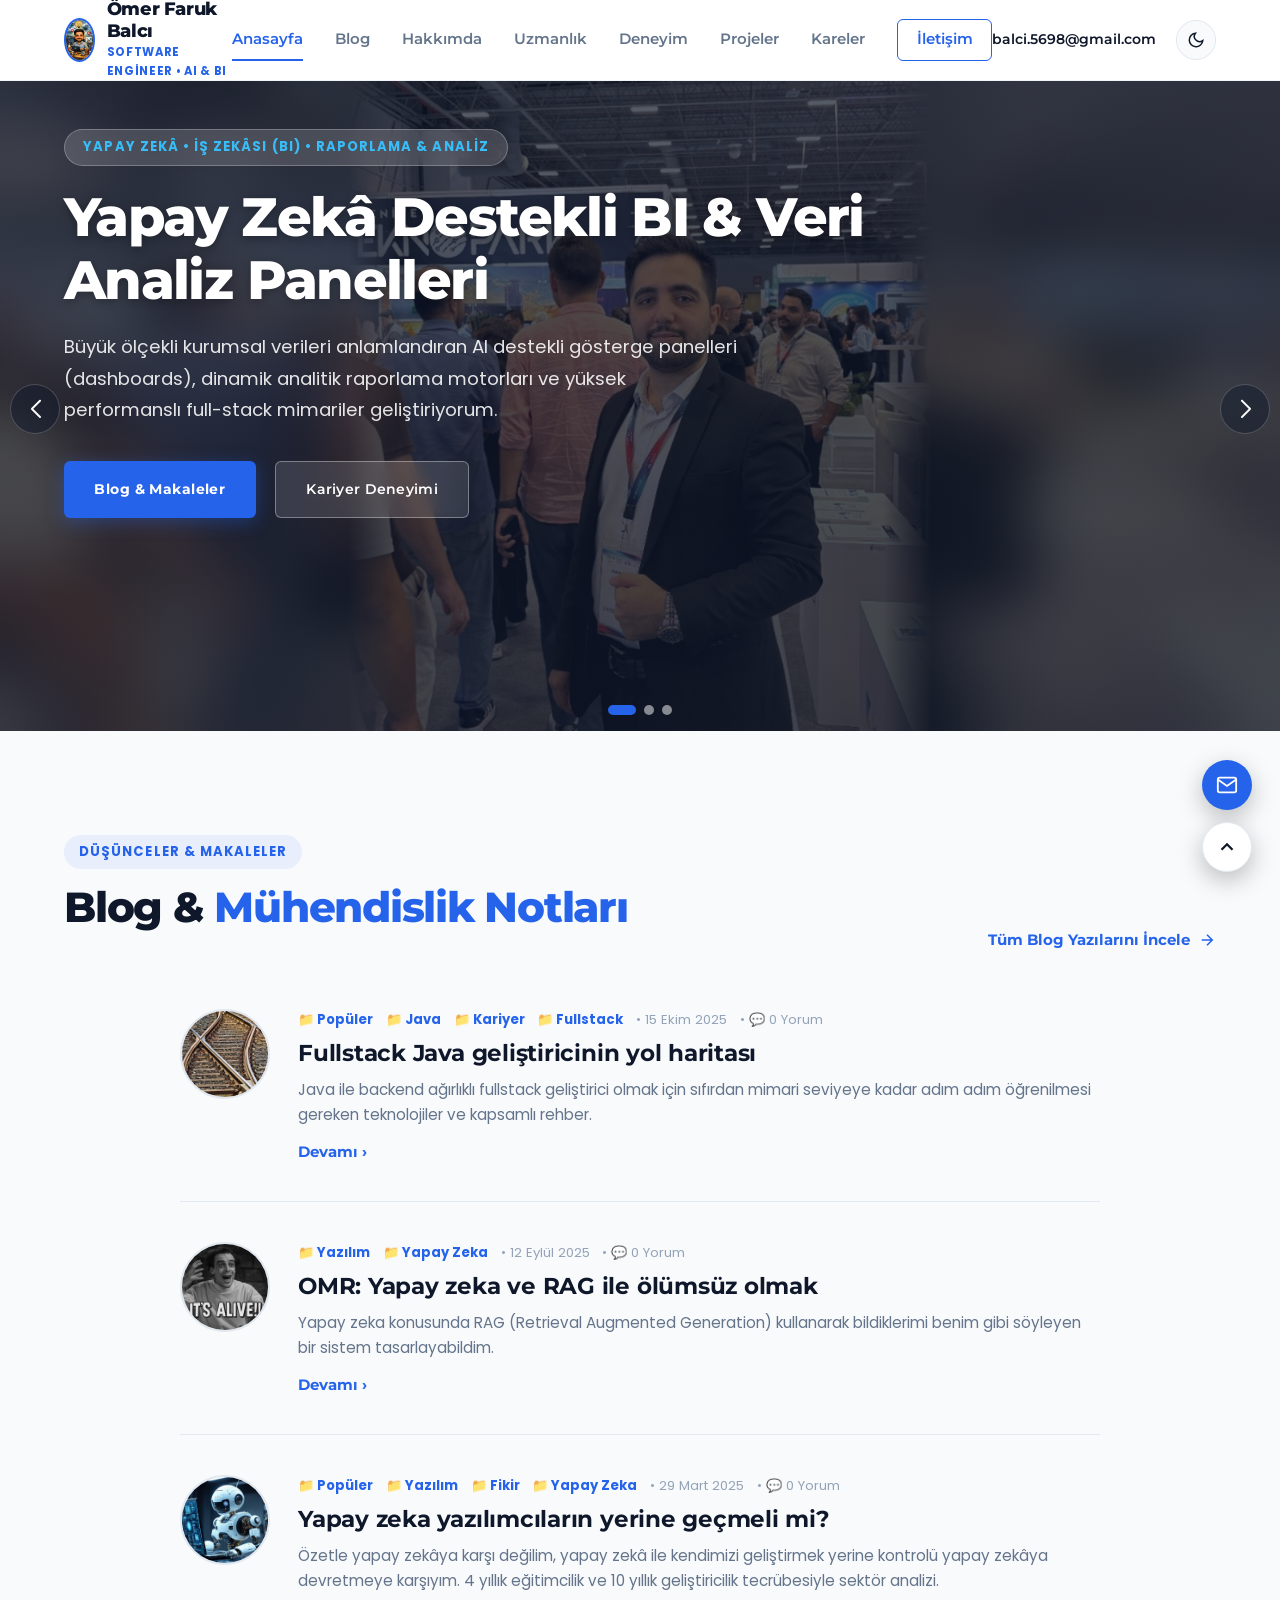
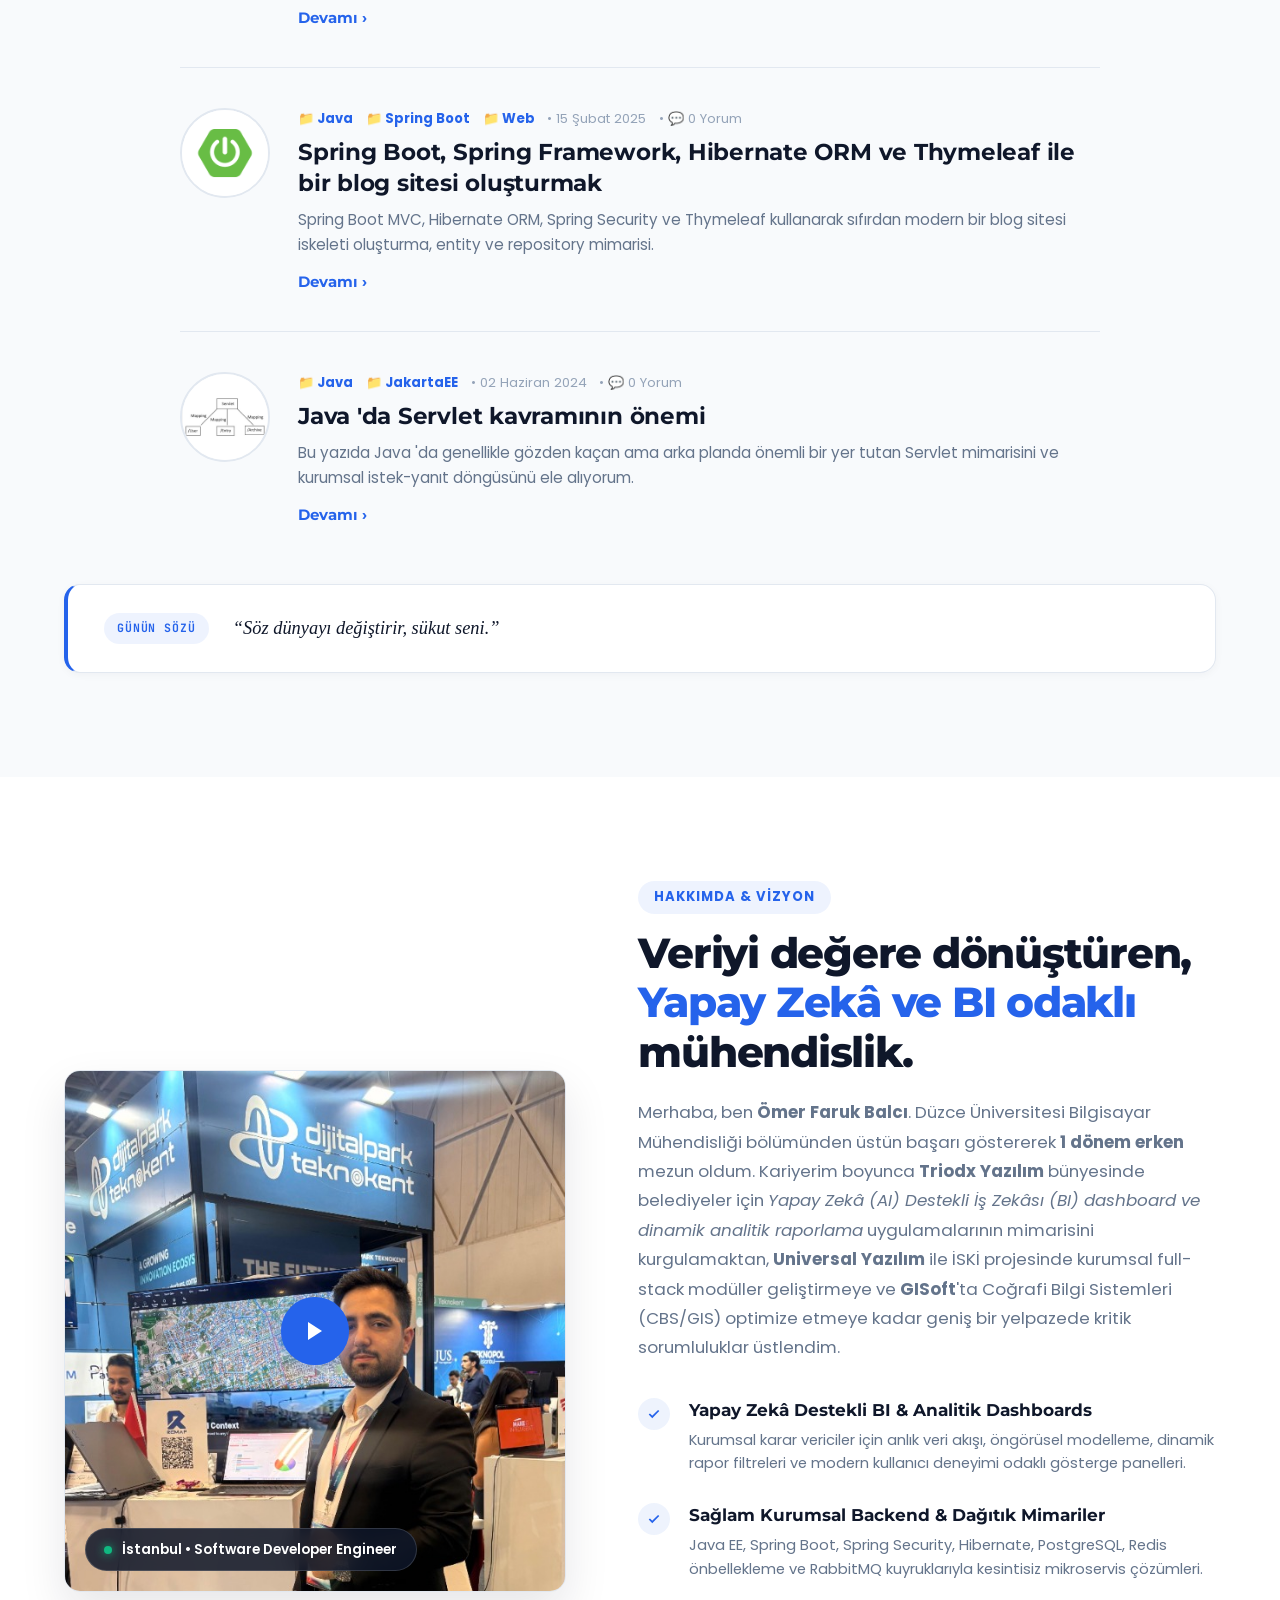
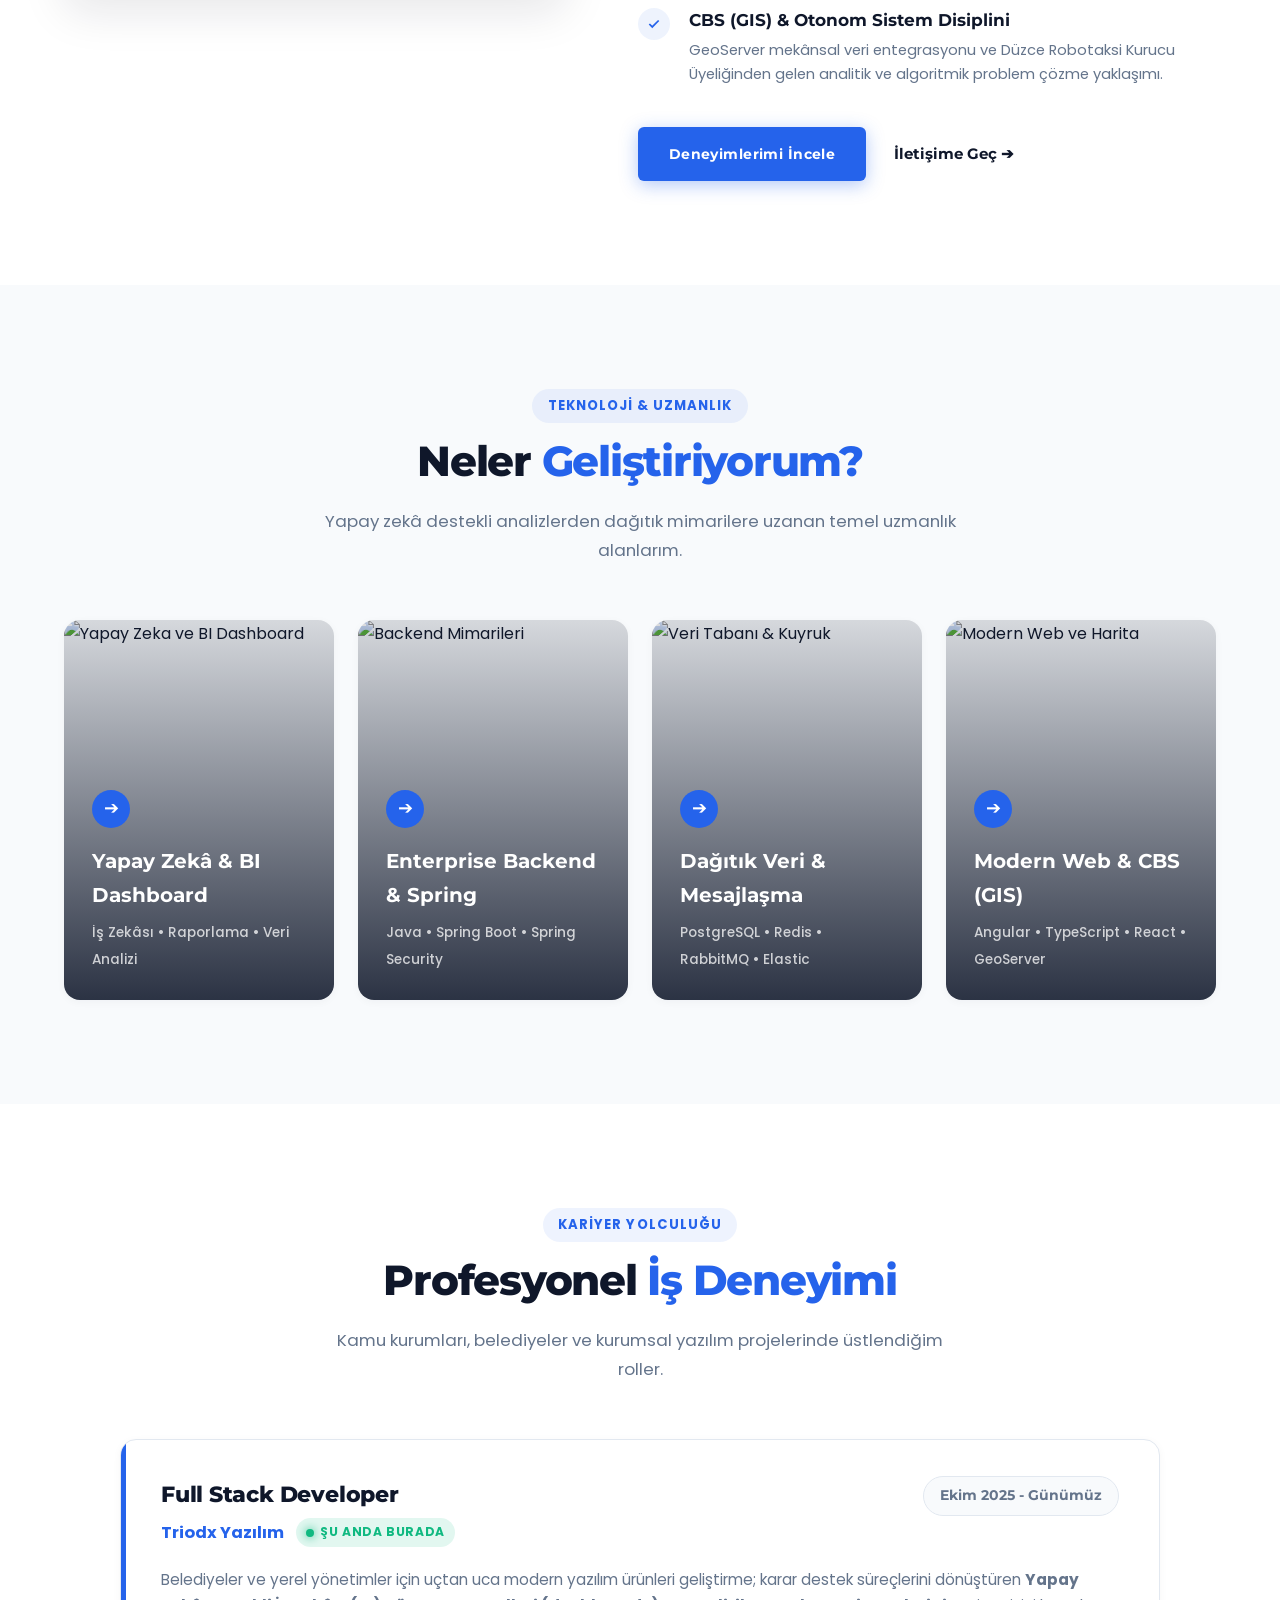
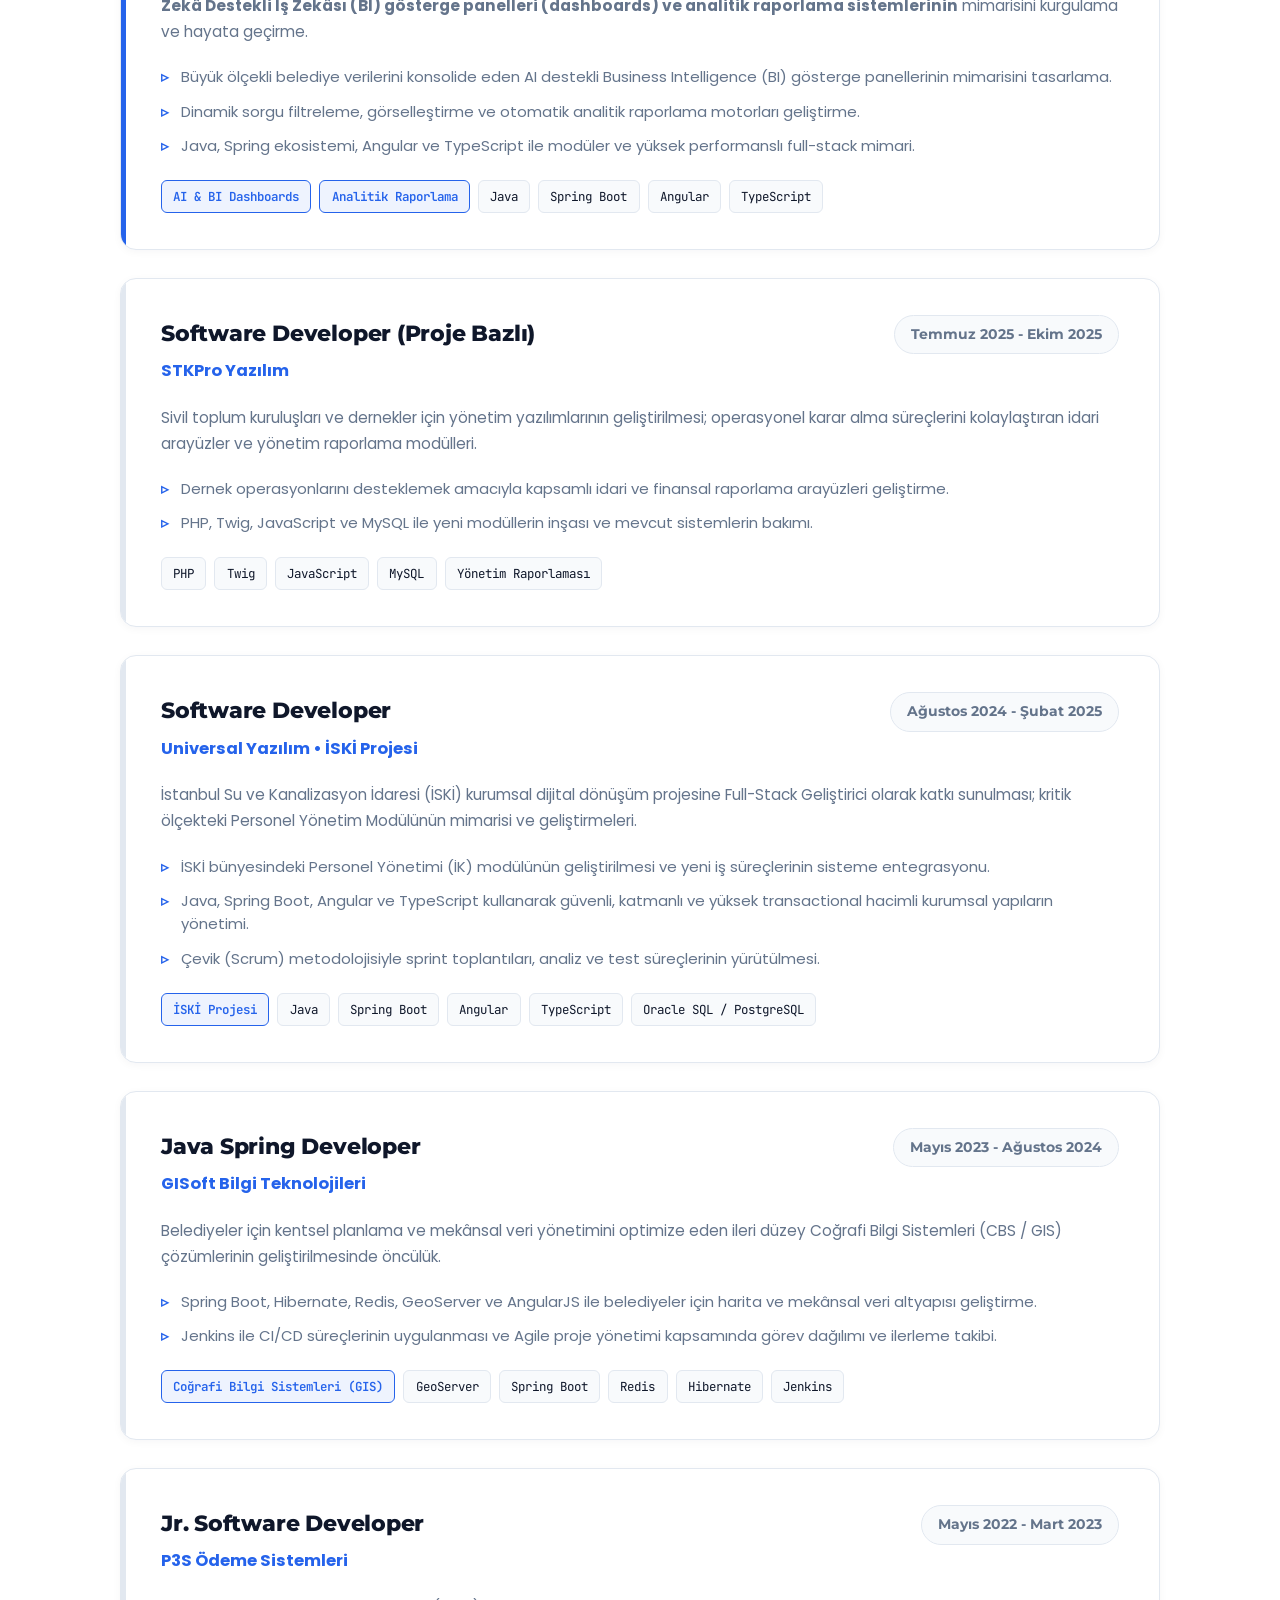
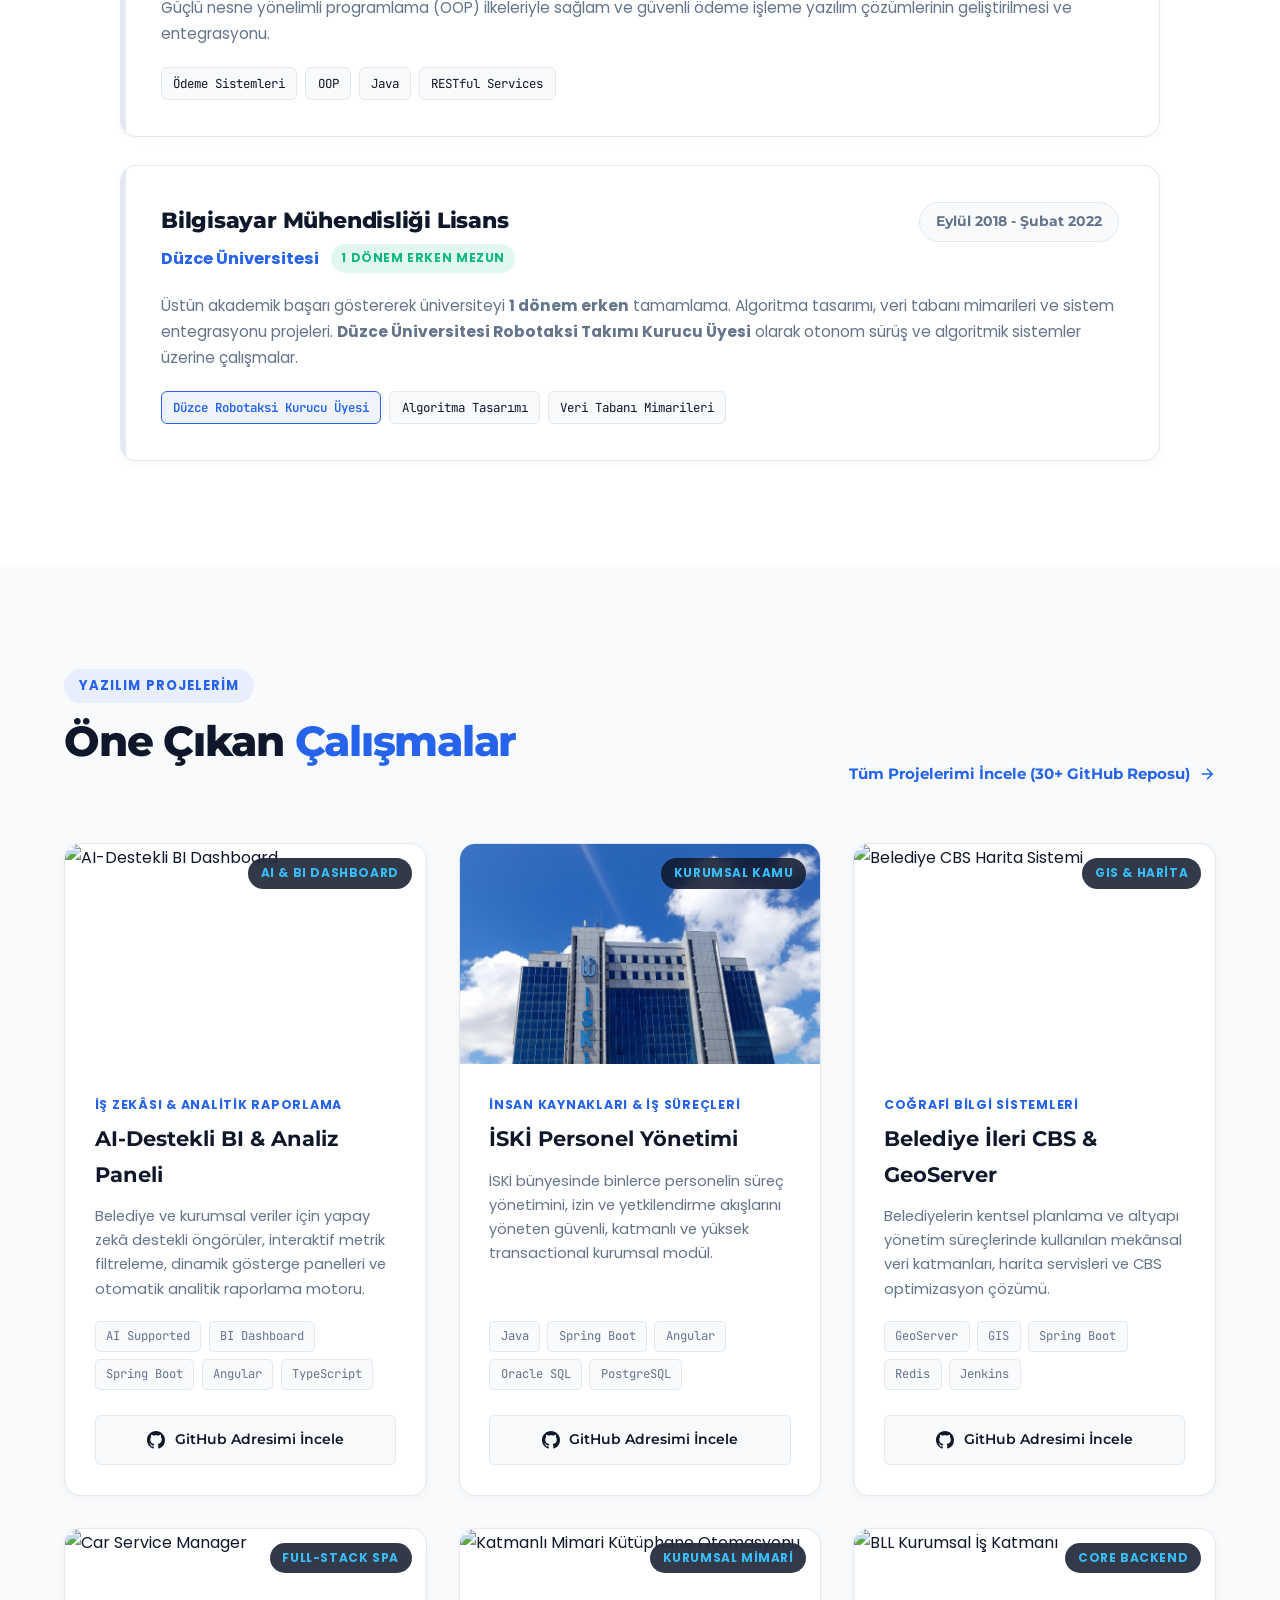
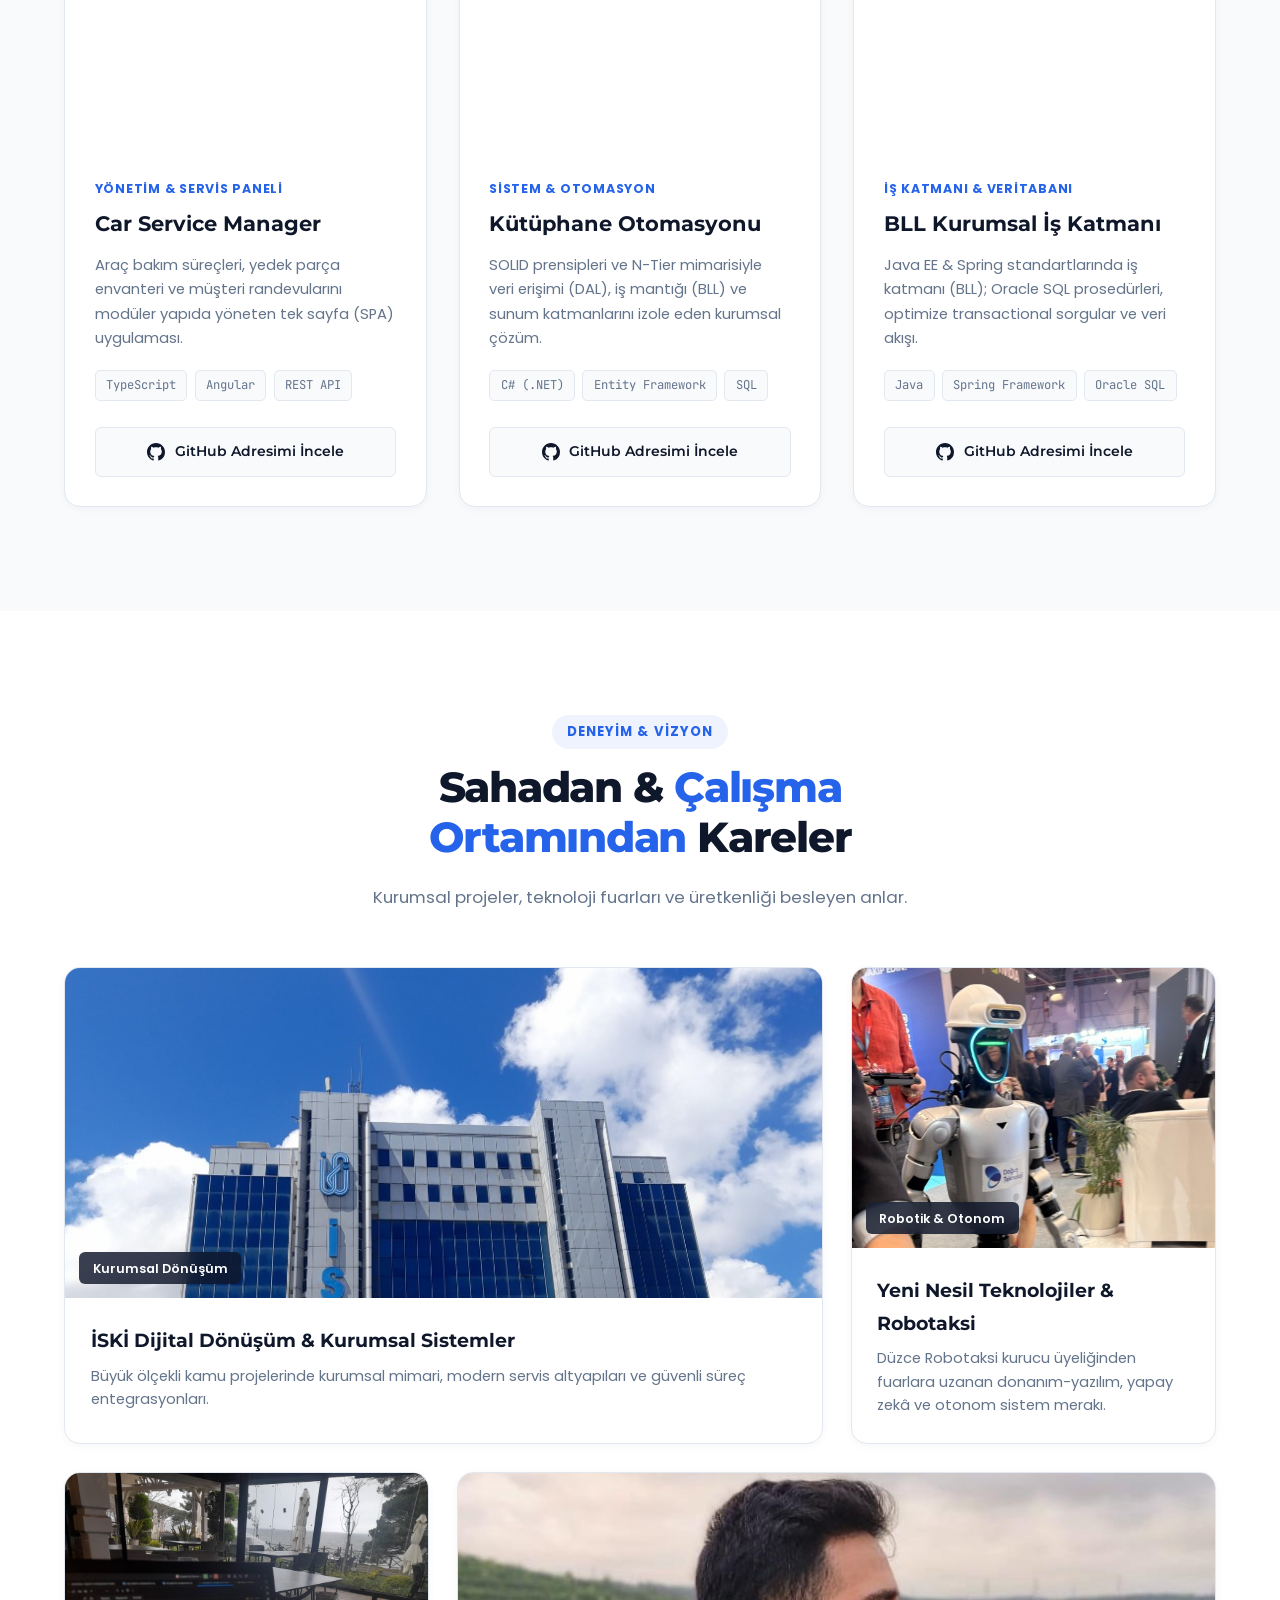
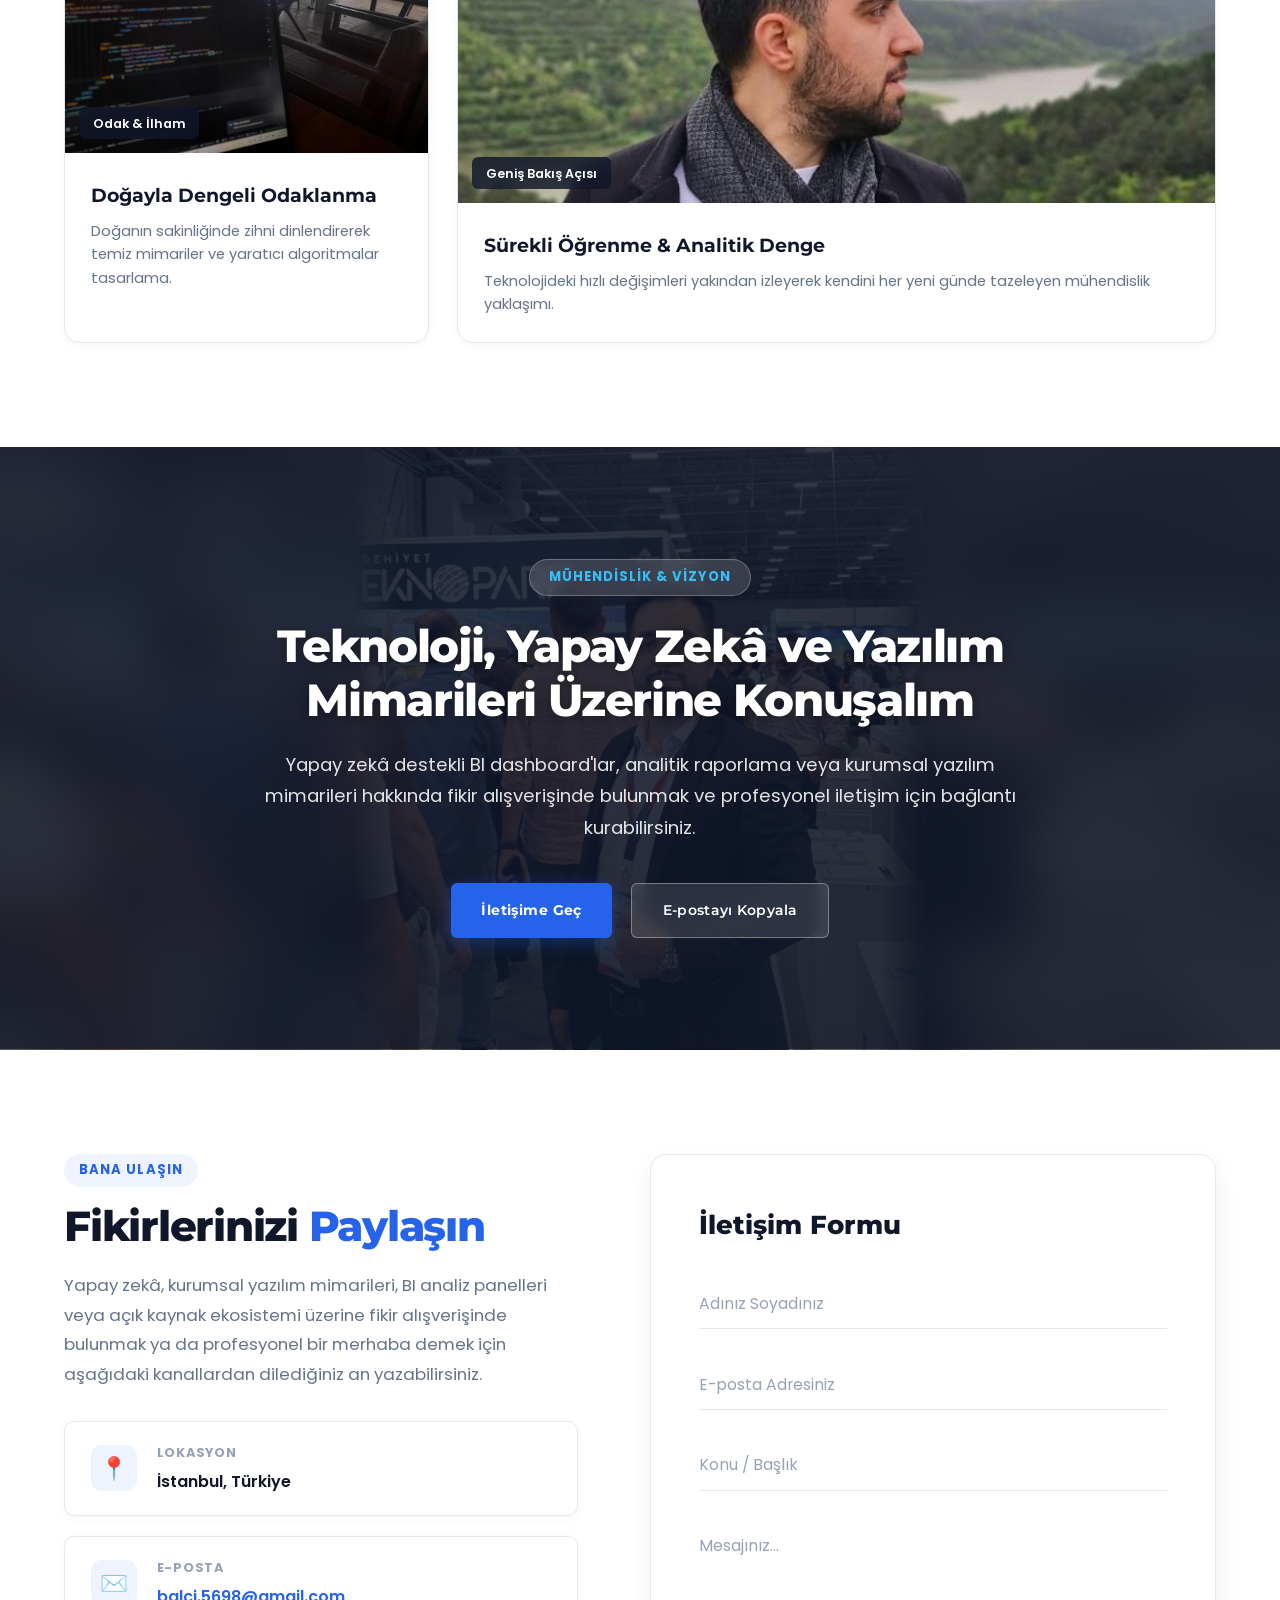
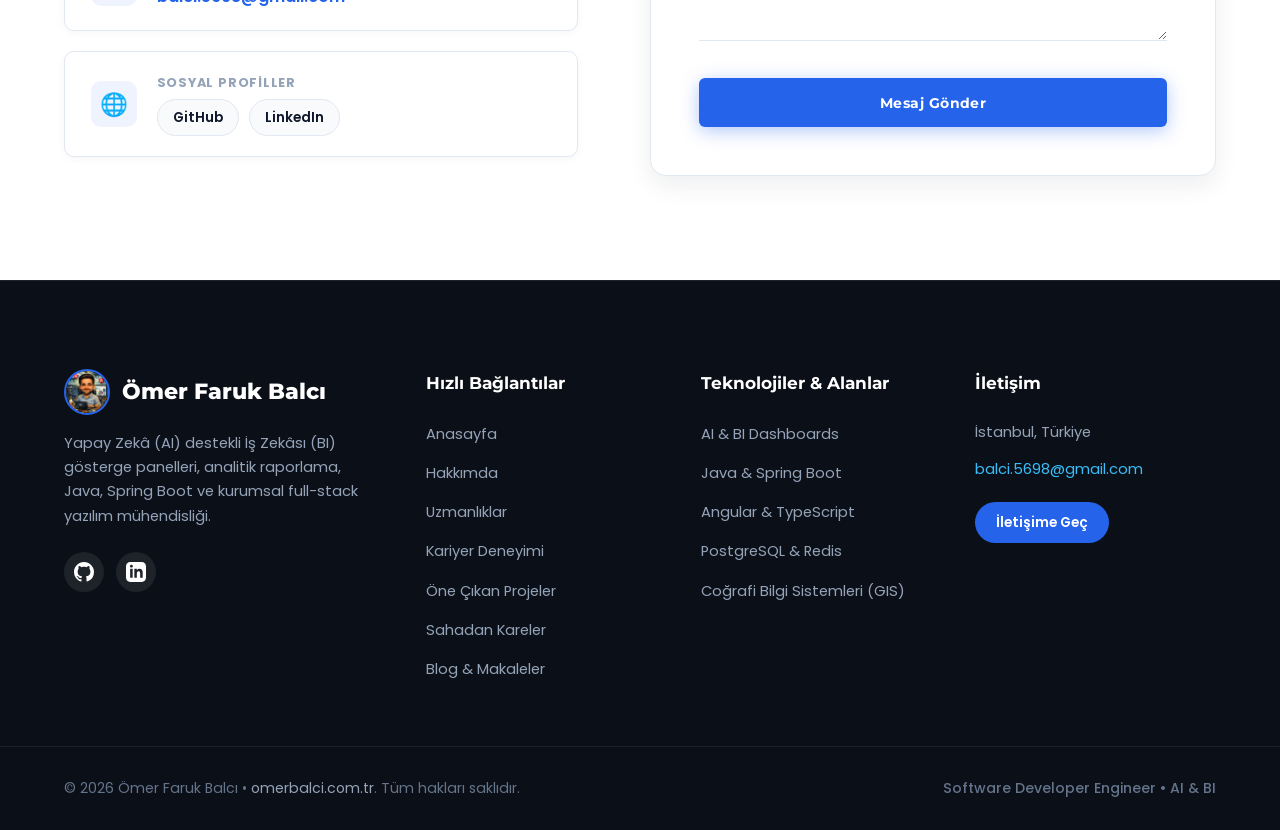
==== commit 7de455a5: "fix: Veri gizliligi nedeniyle calisma ortami gorseli kaldirildi ve genel bina gorseli ile degistiril" ====
--- a/index.html
+++ b/index.html
@@ -89,8 +89,8 @@
           </div>
         </div>
 
-        <!-- Slide 2: İSKİ Workspace & Kurumsal Dönüşüm -->
-        <div class="swiper-slide hero-slide" style="background-image: linear-gradient(rgba(15, 23, 42, 0.72), rgba(15, 23, 42, 0.82)), url('assets/images/workspace-iski.jpg');">
+        <!-- Slide 2: Kurumsal Kamu & Dijital Dönüşüm -->
+        <div class="swiper-slide hero-slide" style="background-image: linear-gradient(rgba(15, 23, 42, 0.72), rgba(15, 23, 42, 0.82)), url('assets/images/iski-building.jpg');">
           <div class="dilbeste-container h-100">
             <div class="slide-content-center">
               <span class="slide-tag">Kurumsal Kamu & Dijital Dönüşüm</span>
@@ -627,7 +627,7 @@
         <!-- Project 2: İSKİ Personel & Süreç Modülü -->
         <div class="project-box-card">
           <div class="project-img-wrap">
-            <img src="assets/images/workspace-iski.jpg" alt="İSKİ Personel Modülü">
+            <img src="assets/images/iski-building.jpg" alt="İSKİ Kurumsal Çözümleri">
             <span class="card-float-badge">Kurumsal Kamu</span>
           </div>
           <div class="project-card-body">
@@ -752,15 +752,15 @@
       </div>
 
       <div class="moments-cards-grid">
-        <!-- Moment 1: İSKİ Workspace -->
+        <!-- Moment 1: İSKİ Genel Müdürlük -->
         <div class="moment-box-card moment-card-wide">
           <div class="moment-photo-box">
-            <img src="assets/images/workspace-iski.jpg" alt="İSKİ Kurumsal Geliştirme Masası">
+            <img src="assets/images/iski-building.jpg" alt="İSKİ Genel Müdürlük Yerleşkesi">
             <span class="moment-tag-badge">Kurumsal Dönüşüm</span>
           </div>
           <div class="moment-body">
-            <h4>İSKİ Dijital Dönüşüm & Kurumsal Geliştirme Masası</h4>
-            <p>Büyük ölçekli kurumsal kamu altyapılarında çift ekran geliştirme, modüler servisler ve kurumsal süreç entegrasyonları.</p>
+            <h4>İSKİ Dijital Dönüşüm & Kurumsal Sistemler</h4>
+            <p>Büyük ölçekli kamu projelerinde kurumsal mimari, modern servis altyapıları ve güvenli süreç entegrasyonları.</p>
           </div>
         </div>
 
--- a/style.css
+++ b/style.css
@@ -382,6 +382,10 @@
   background-repeat: no-repeat;
   display: flex;
   align-items: center;
+}
+
+.hero-slide[style*="iski-building"] {
+  background-position: center 38%;
 }
 
 .slide-content-center {
@@ -966,6 +970,10 @@
   transition: transform 0.5s ease;
 }
 
+.project-img-wrap img[src*="iski-building"] {
+  object-position: center 38%;
+}
+
 .project-box-card:hover .project-img-wrap img {
   transform: scale(1.06);
 }
@@ -1099,15 +1107,15 @@
 }
 
 .moment-photo-box img[src*="omer-nature"] {
-  object-position: center 8%;
+  object-position: center 38%;
 }
 
 .moment-photo-box img[src*="tech-robot"] {
   object-position: center top;
 }
 
-.moment-photo-box img[src*="workspace-iski"] {
-  object-position: center center;
+.moment-photo-box img[src*="iski-building"] {
+  object-position: center 38%;
 }
 
 .moment-photo-box img[src*="workspace-nature"] {
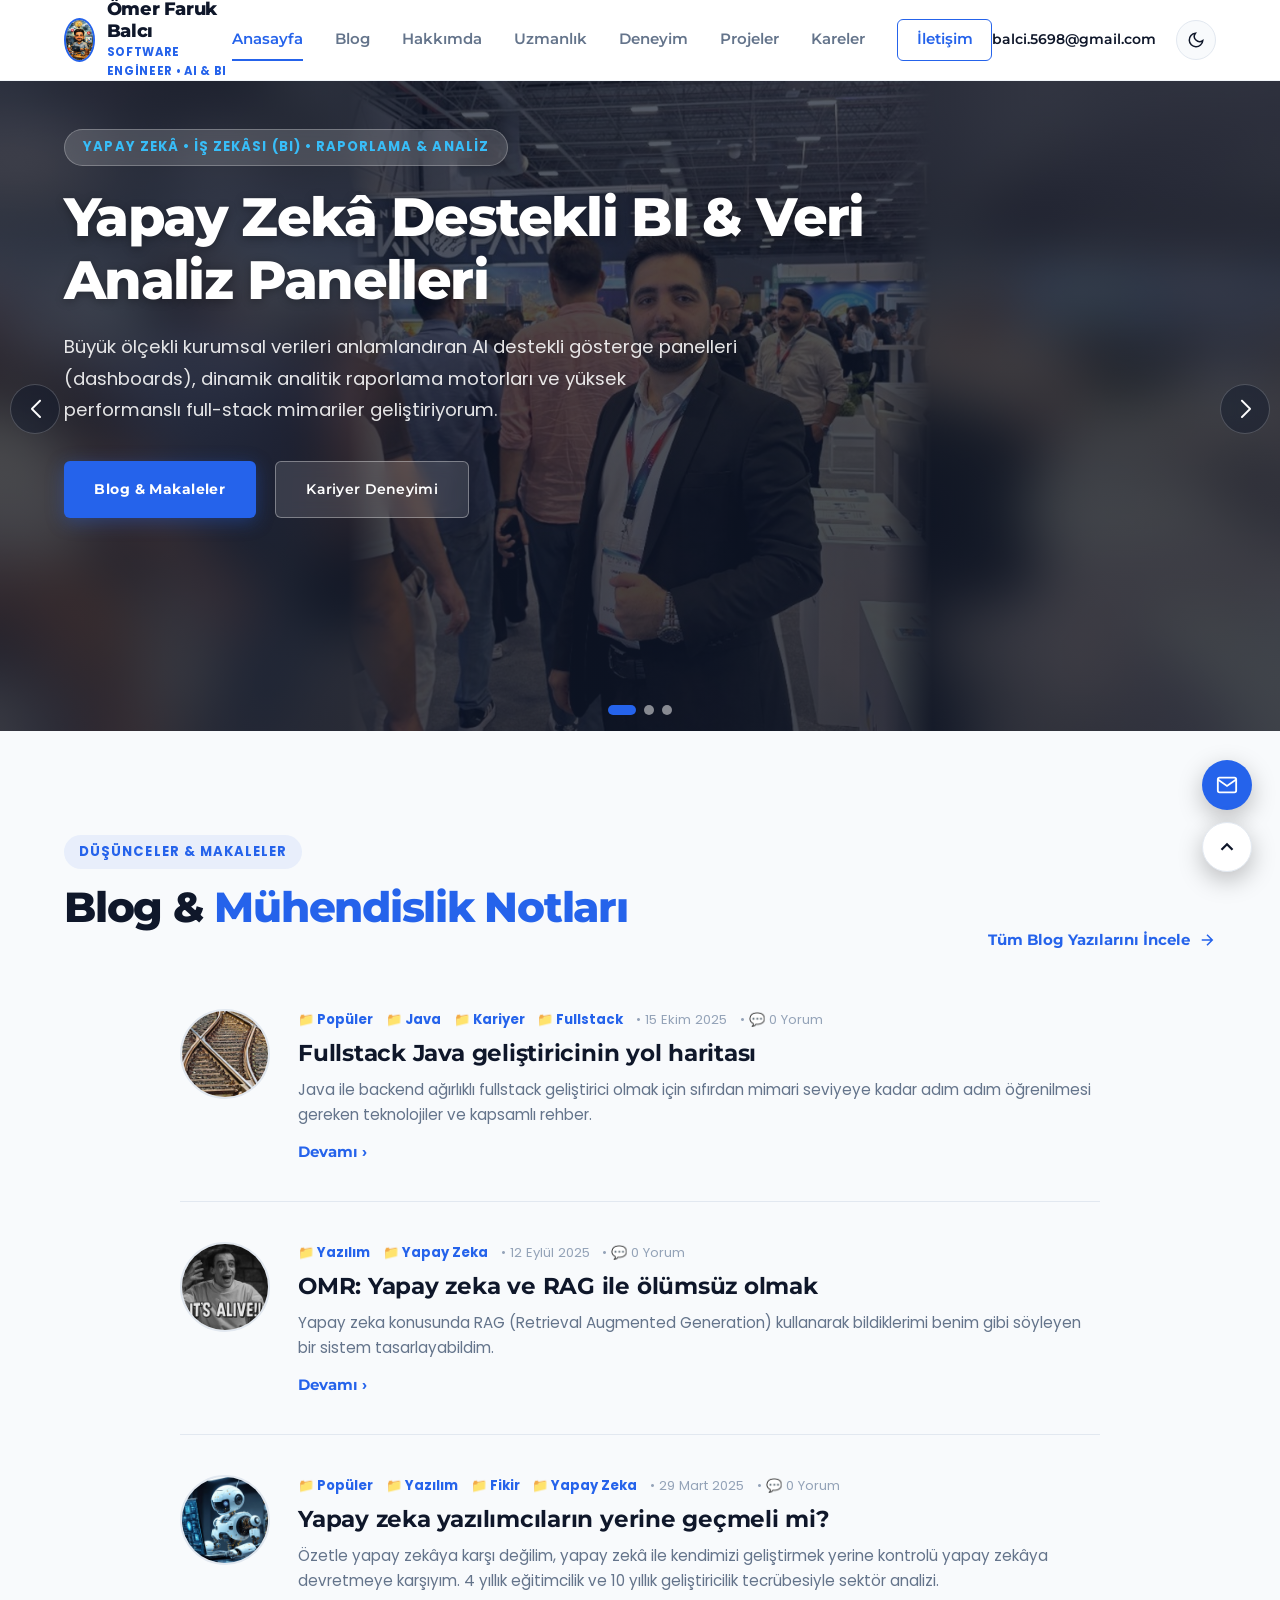
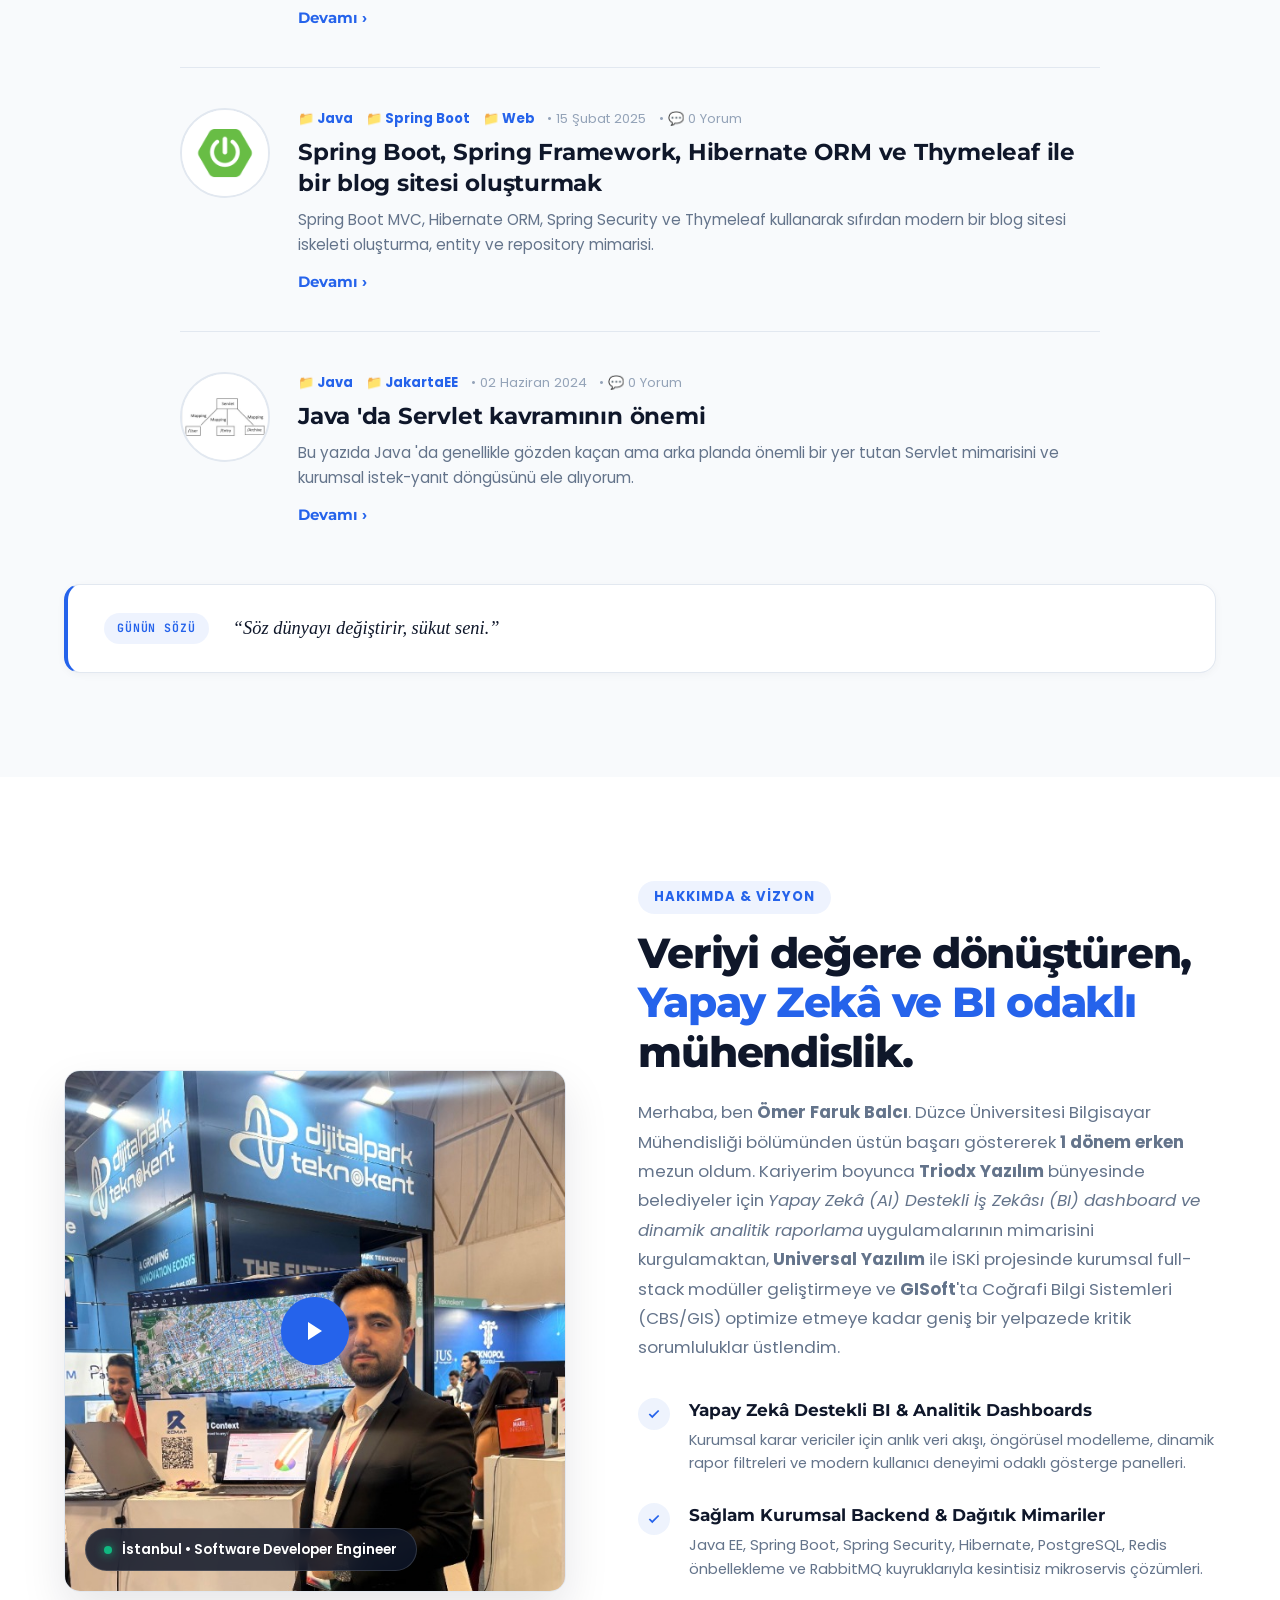
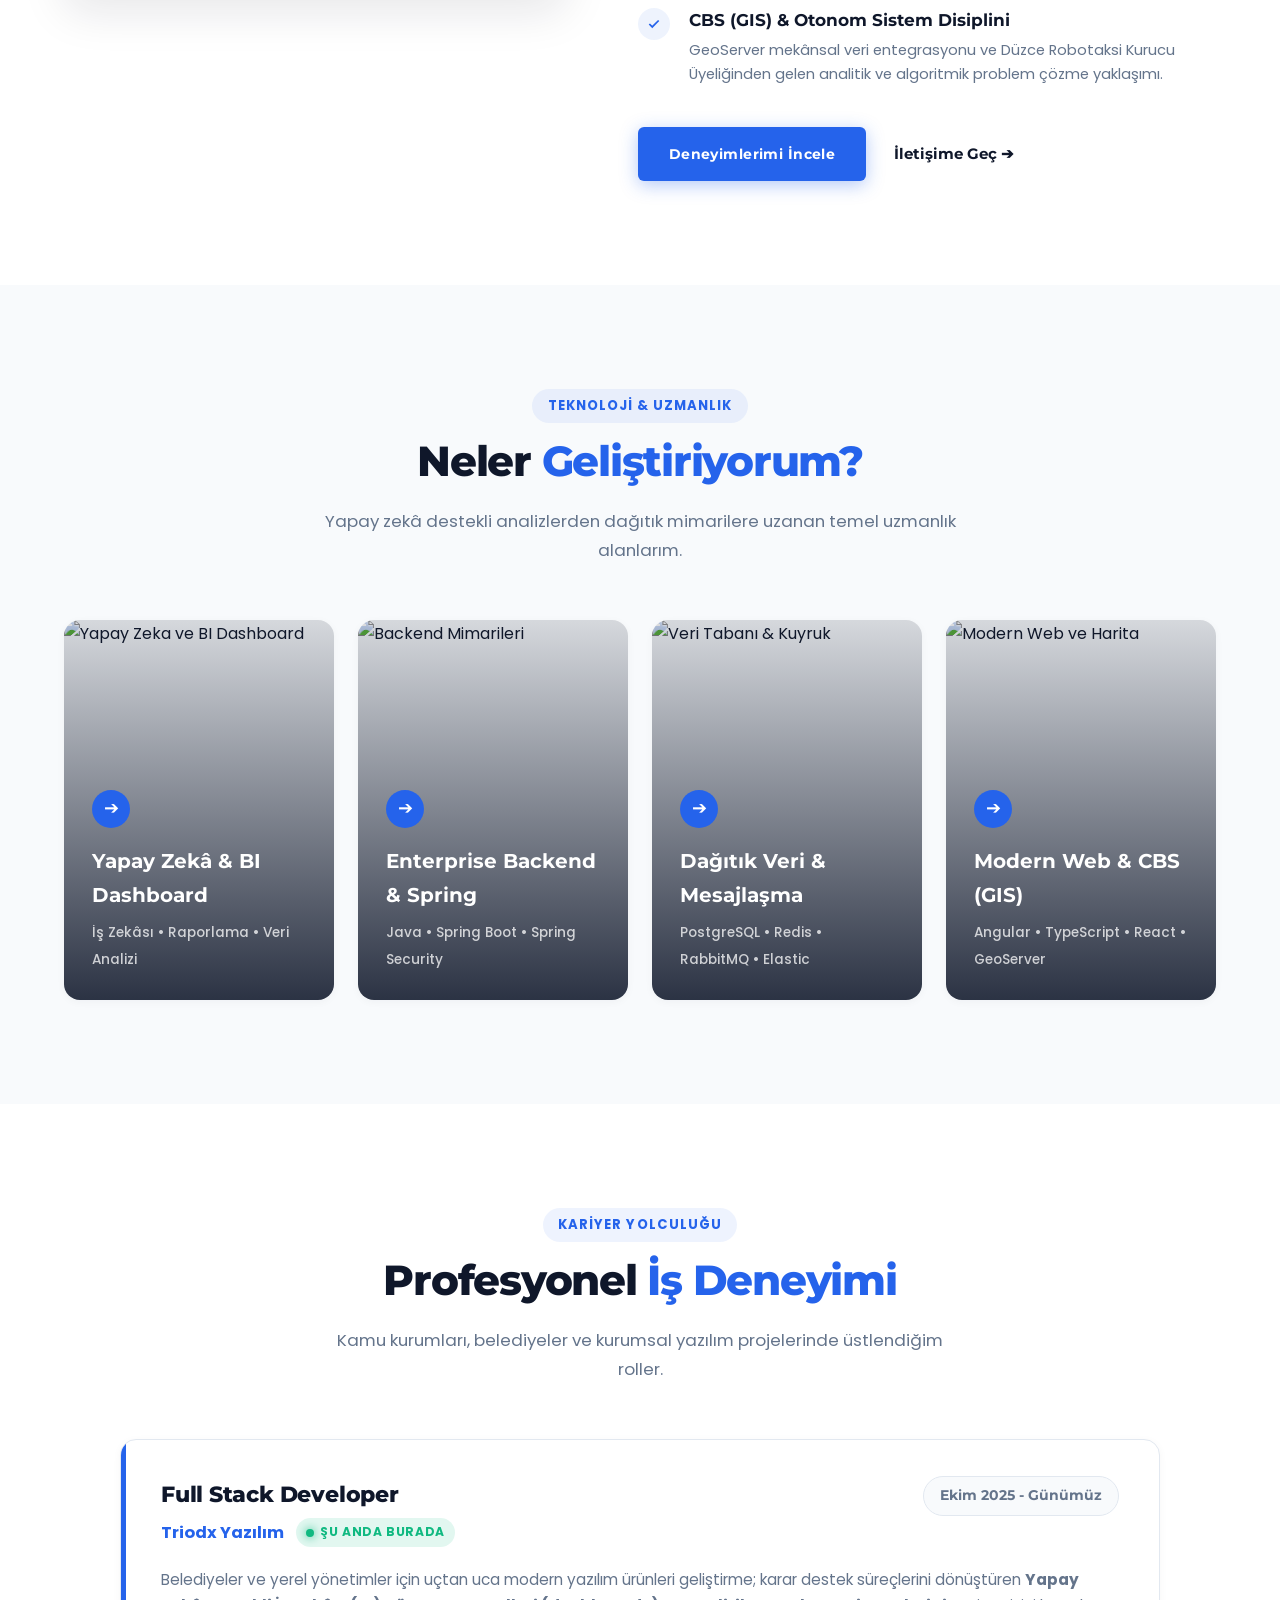
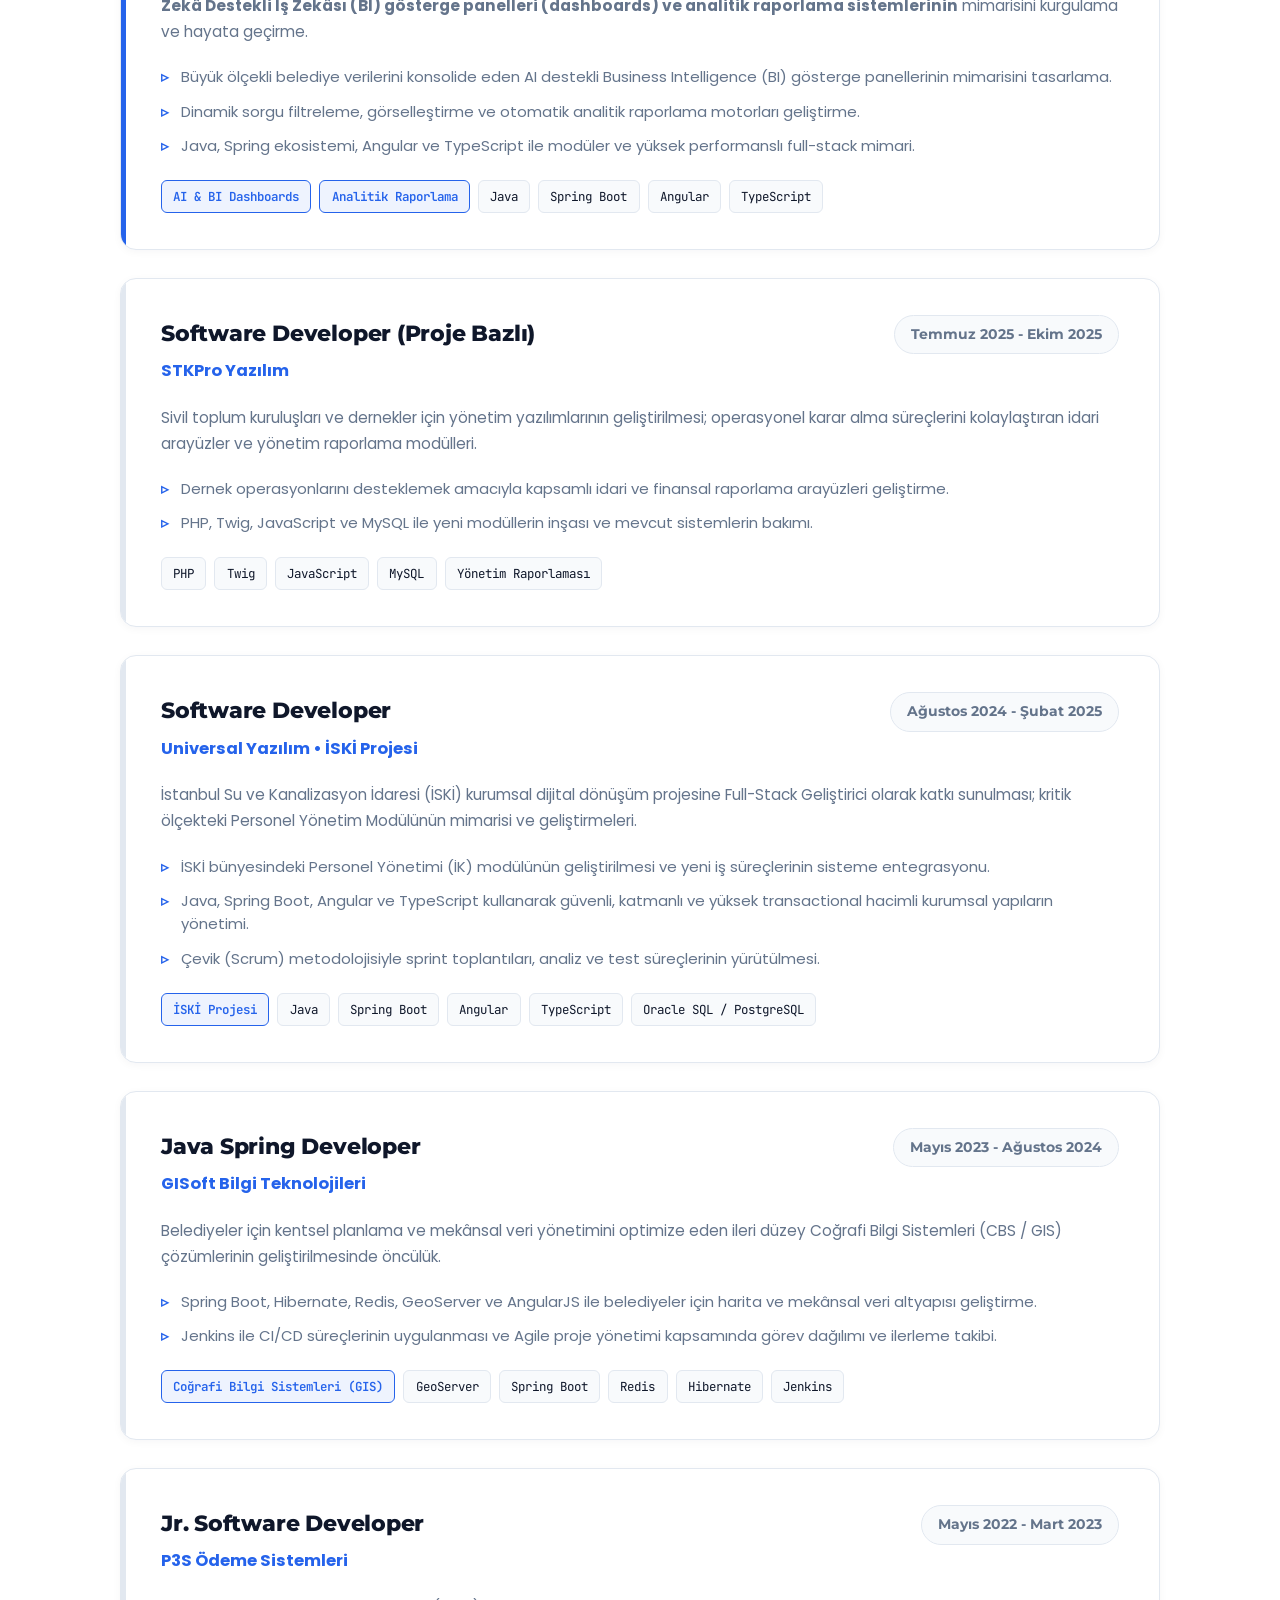
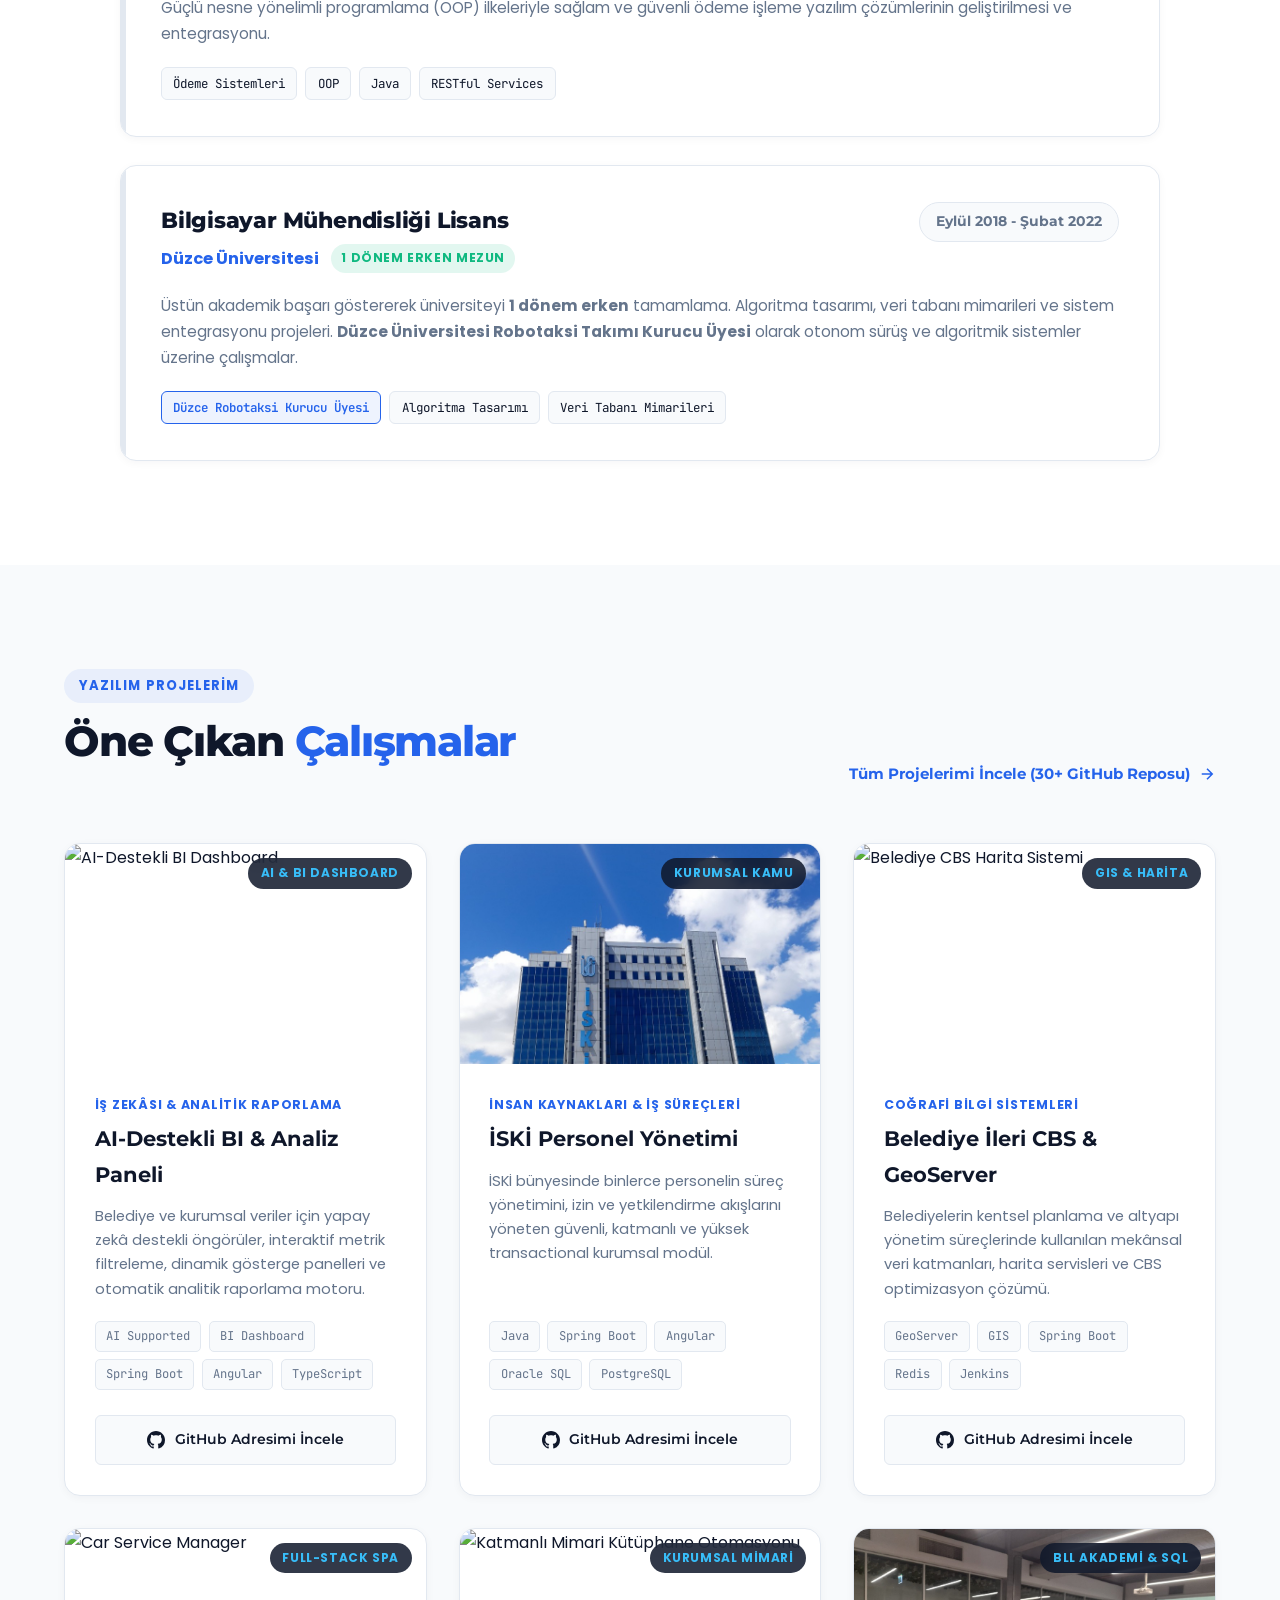
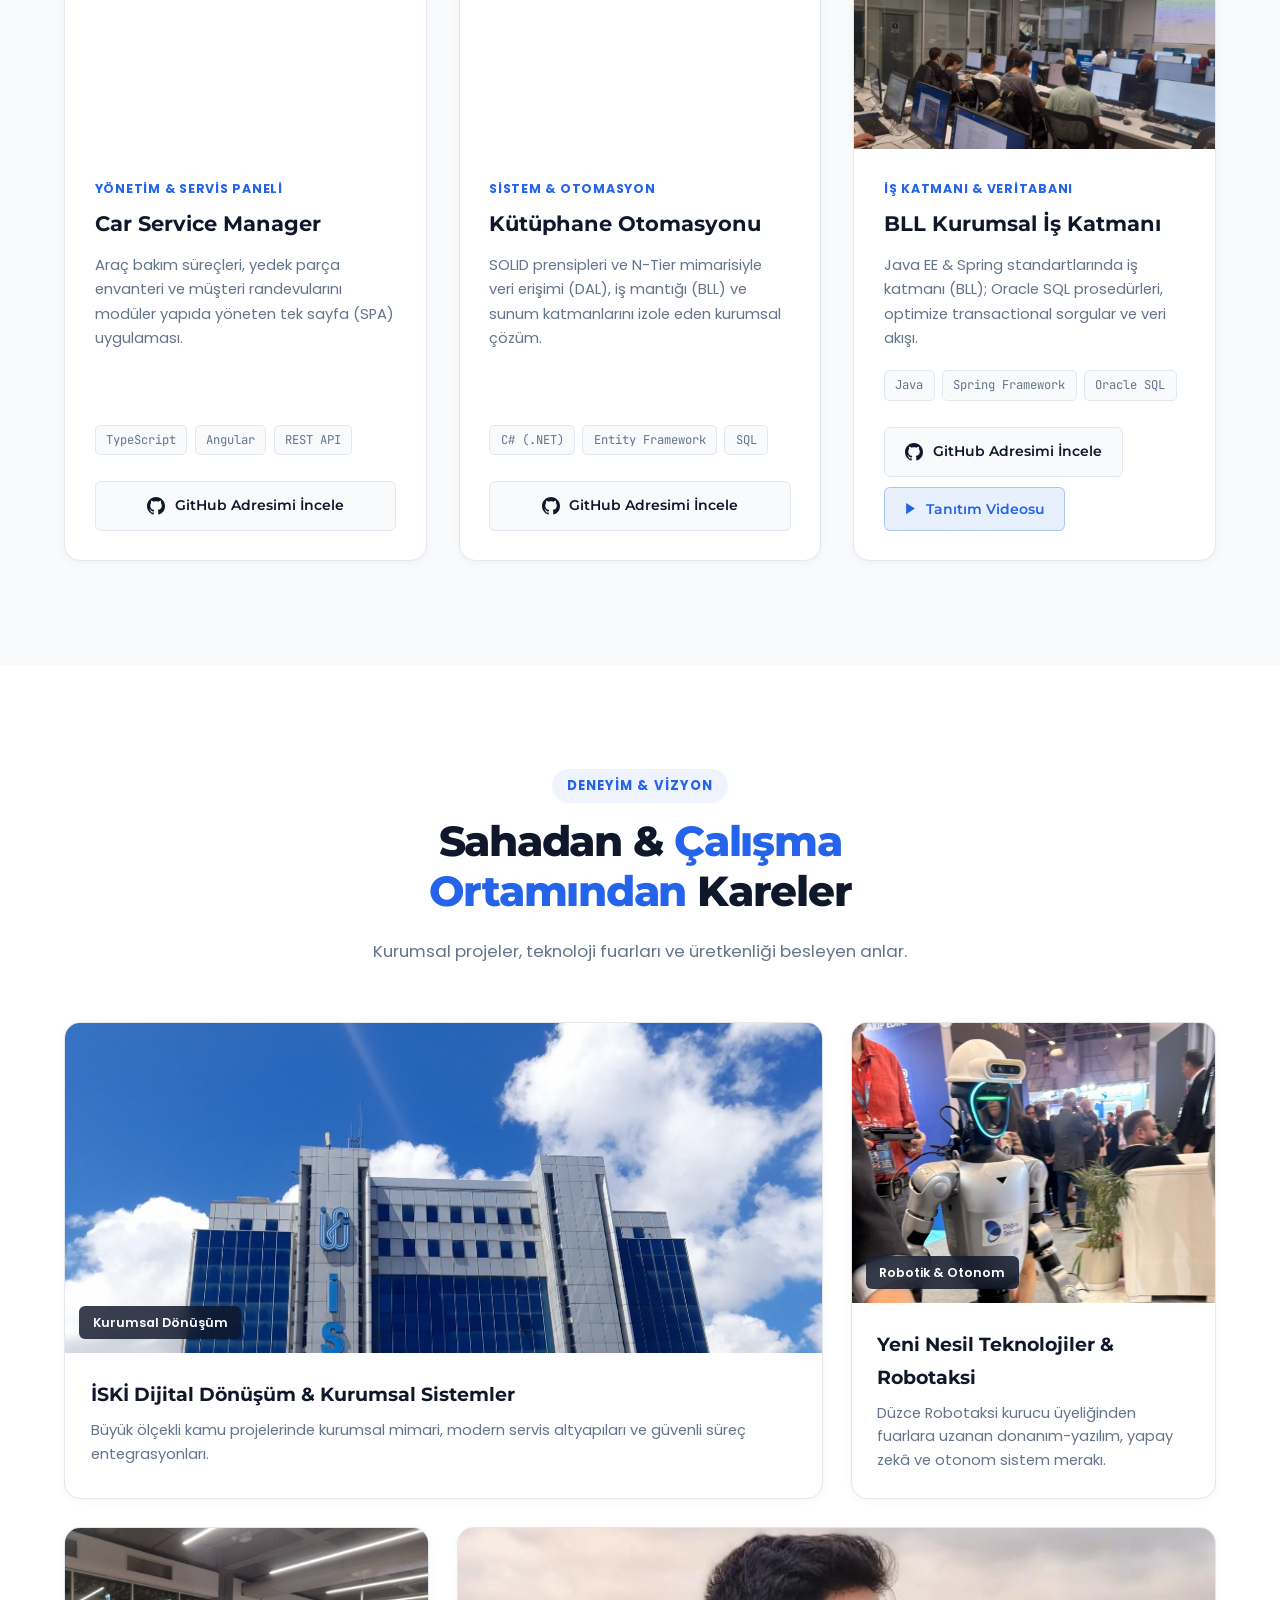
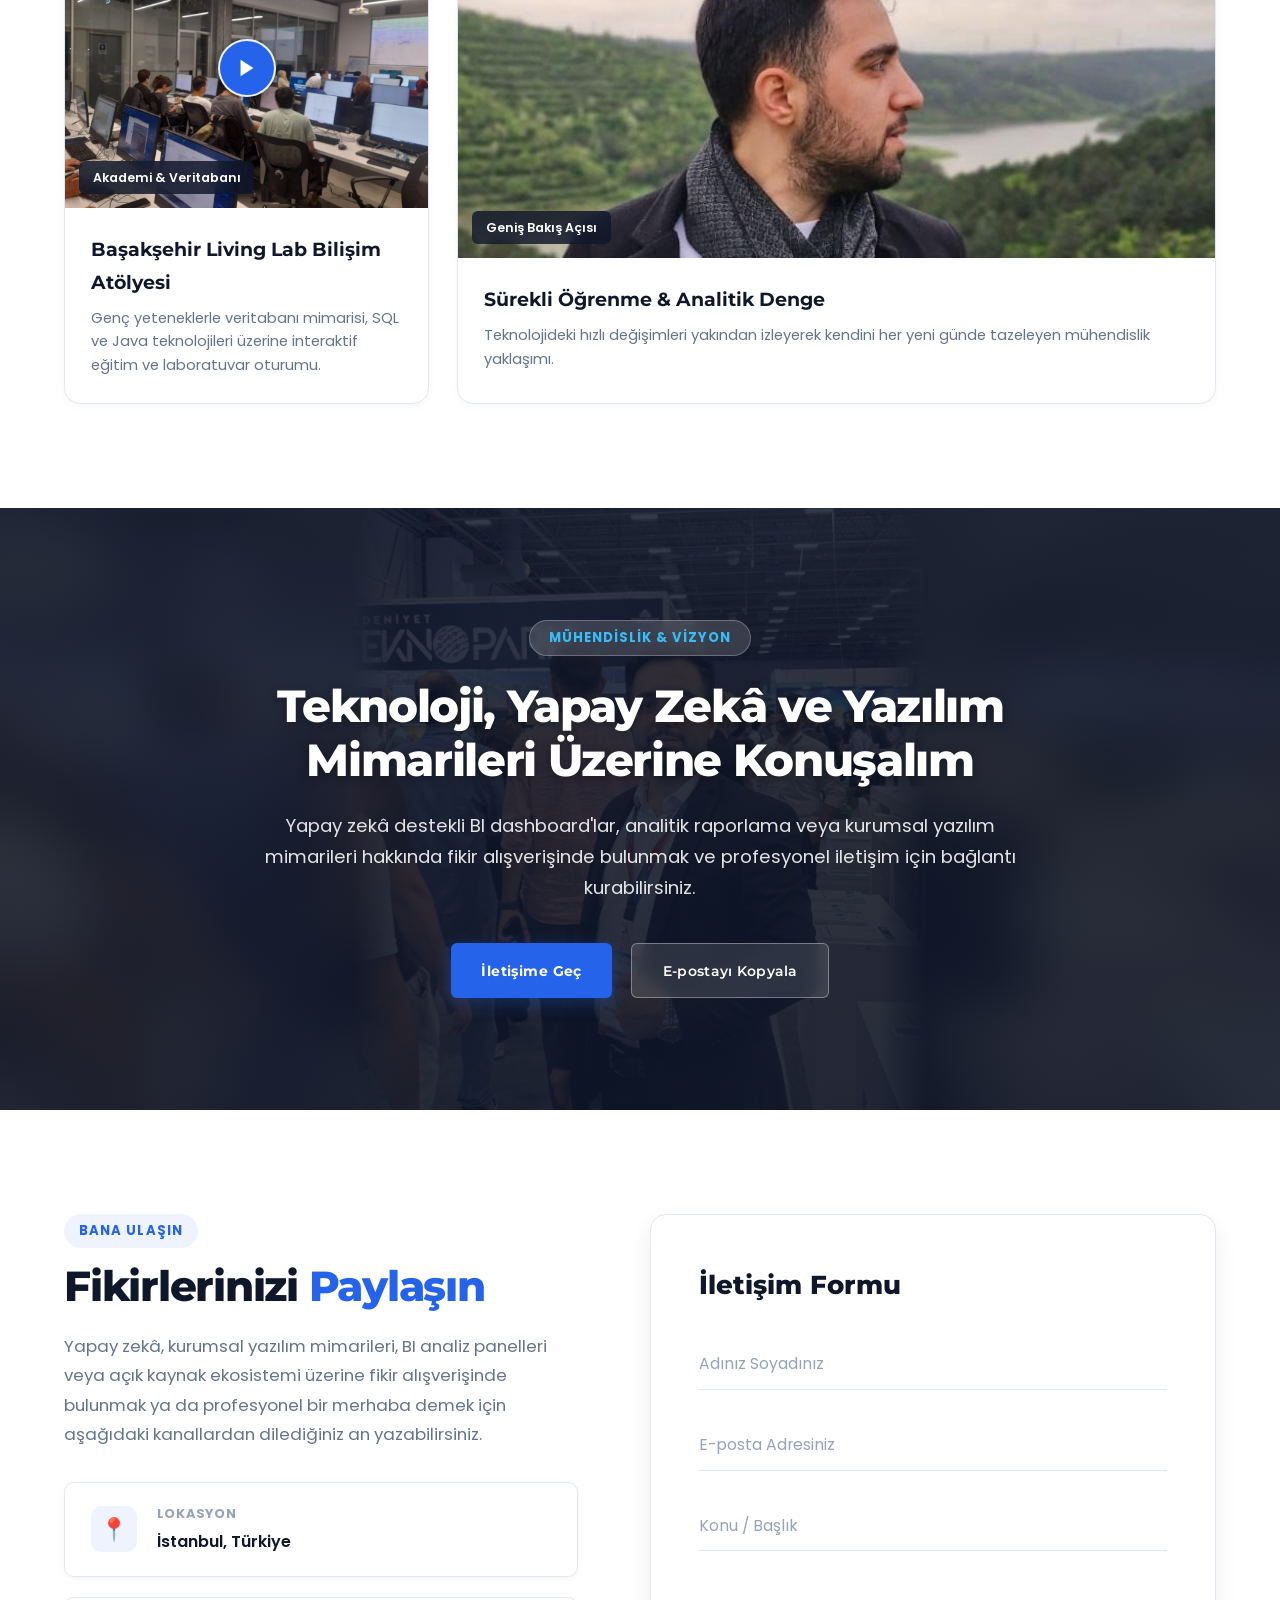
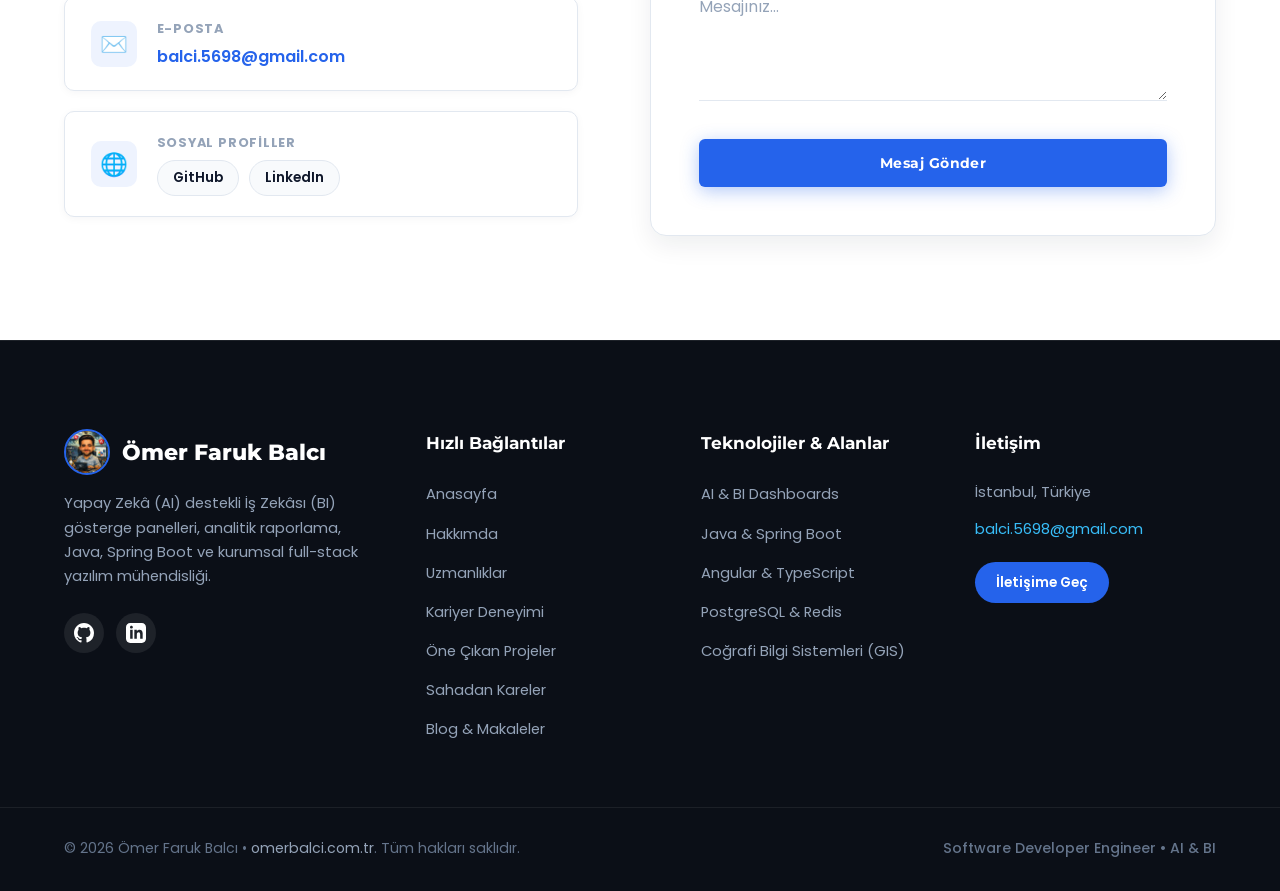
==== commit a07d2580: "feat: Basaksehir Living Lab video ve atolye gorseli entegrasyonu ile video lightbox modal ozelligi e" ====
--- a/index.html
+++ b/index.html
@@ -9,6 +9,7 @@
   <meta property="og:description" content="Yapay Zekâ (AI) destekli BI dashboard'lar, analitik raporlama, Java, Spring Boot, Angular ve kurumsal sistem entegrasyonları.">
   <meta property="og:type" content="website">
   <meta property="og:url" content="https://omerbalci.com.tr">
+  <meta property="og:image" content="https://omerbalci.com.tr/assets/images/omer-teknokent.jpg">
 
   <!-- Favicon -->
   <link rel="icon" type="image/x-icon" href="favicon.ico">
@@ -274,13 +275,13 @@
           <div class="media-card-frame">
             <img src="assets/images/omer-teknokent.jpg" alt="Ömer Faruk Balcı - Teknokent" class="about-main-photo">
             
-            <!-- Sonar Pulse Action Button -->
-            <a href="#experience-section" class="sonar-play-box" title="Kariyer Yolculuğunu Gör">
+            <!-- Sonar Pulse Video Play Button -->
+            <button type="button" class="sonar-play-box" id="playAboutVideoBtn" title="Atölye Videosunu İzle" aria-label="Atölye Videosunu İzle">
               <span class="sonar-circle">
                 <svg width="24" height="24" viewBox="0 0 24 24" fill="currentColor"><polygon points="5 3 19 12 5 21 5 3"></polygon></svg>
               </span>
               <span class="sonar-wave"></span>
-            </a>
+            </button>
 
             <div class="media-bottom-badge">
               <span class="dot-green"></span>
@@ -719,8 +720,8 @@
         <!-- Project 6: BLL Java & Oracle SQL -->
         <div class="project-box-card">
           <div class="project-img-wrap">
-            <img src="https://images.unsplash.com/photo-1558494949-ef010cbdcc31?q=80&w=800&auto=format&fit=crop" alt="BLL Kurumsal İş Katmanı">
-            <span class="card-float-badge">Core Backend</span>
+            <img src="assets/images/living-lab-academy.jpg" alt="Başakşehir Living Lab BLL Projesi">
+            <span class="card-float-badge">BLL Akademi & SQL</span>
           </div>
           <div class="project-card-body">
             <span class="project-category-text">İş Katmanı & Veritabanı</span>
@@ -731,10 +732,16 @@
               <span>Spring Framework</span>
               <span>Oracle SQL</span>
             </div>
-            <a href="https://github.com/omerbalcii/BLL-JAVA" target="_blank" rel="noopener noreferrer" class="btn-card-action">
-              <svg width="18" height="18" viewBox="0 0 24 24" fill="currentColor"><path d="M12 0C5.37 0 0 5.37 0 12c0 5.31 3.435 9.795 8.205 11.385.6.105.825-.255.825-.57 0-.285-.015-1.23-.015-2.235-3.015.555-3.795-.735-4.035-1.41-.135-.345-.72-1.41-1.23-1.695-.42-.225-1.02-.78-.015-.795.945-.015 1.62.87 1.845 1.23 1.08 1.815 2.805 1.305 3.495.99.105-.78.42-1.305.765-1.605-2.67-.3-5.46-1.335-5.46-5.925 0-1.305.465-2.385 1.23-3.225-.12-.3-.54-1.53.12-3.18 0 0 1.005-.315 3.3 1.23.96-.27 1.98-.405 3-.405s2.04.135 3 .405c2.295-1.56 3.3-1.23 3.3-1.23.66 1.65.24 2.88.12 3.18.765.84 1.23 1.905 1.23 3.225 0 4.605-2.805 5.625-5.475 5.925.435.375.81 1.095.81 2.22 0 1.605-.015 2.895-.015 3.3 0 .315.225.69.825.57A12.02 12.02 0 0024 12c0-6.63-5.37-12-12-12z"/></svg>
-              <span>GitHub Adresimi İncele</span>
-            </a>
+            <div class="project-card-footer-btns">
+              <a href="https://github.com/omerbalcii/BLL-JAVA" target="_blank" rel="noopener noreferrer" class="btn-card-action">
+                <svg width="18" height="18" viewBox="0 0 24 24" fill="currentColor"><path d="M12 0C5.37 0 0 5.37 0 12c0 5.31 3.435 9.795 8.205 11.385.6.105.825-.255.825-.57 0-.285-.015-1.23-.015-2.235-3.015.555-3.795-.735-4.035-1.41-.135-.345-.72-1.41-1.23-1.695-.42-.225-1.02-.78-.015-.795.945-.015 1.62.87 1.845 1.23 1.08 1.815 2.805 1.305 3.495.99.105-.78.42-1.305.765-1.605-2.67-.3-5.46-1.335-5.46-5.925 0-1.305.465-2.385 1.23-3.225-.12-.3-.54-1.53.12-3.18 0 0 1.005-.315 3.3 1.23.96-.27 1.98-.405 3-.405s2.04.135 3 .405c2.295-1.56 3.3-1.23 3.3-1.23.66 1.65.24 2.88.12 3.18.765.84 1.23 1.905 1.23 3.225 0 4.605-2.805 5.625-5.475 5.925.435.375.81 1.095.81 2.22 0 1.605-.015 2.895-.015 3.3 0 .315.225.69.825.57A12.02 12.02 0 0024 12c0-6.63-5.37-12-12-12z"/></svg>
+                <span>GitHub Adresimi İncele</span>
+              </a>
+              <button type="button" class="btn-card-video trigger-video-modal" title="Atölye Tanıtım Videosunu İzle">
+                <svg width="15" height="15" viewBox="0 0 24 24" fill="currentColor"><polygon points="5 3 19 12 5 21 5 3"></polygon></svg>
+                <span>Tanıtım Videosu</span>
+              </button>
+            </div>
           </div>
         </div>
 
@@ -776,15 +783,18 @@
           </div>
         </div>
 
-        <!-- Moment 3: Doğada Çalışma -->
-        <div class="moment-box-card">
+        <!-- Moment 3: Başakşehir Living Lab Akademi & Video -->
+        <div class="moment-box-card moment-card-video">
           <div class="moment-photo-box">
-            <img src="assets/images/workspace-nature.jpg" alt="Deniz Kenarında Kodlama">
-            <span class="moment-tag-badge">Odak & İlham</span>
+            <img src="assets/images/living-lab-academy.jpg" alt="Başakşehir Living Lab Bilişim & Veritabanı Sınıfı">
+            <span class="moment-tag-badge">Akademi & Veritabanı</span>
+            <button type="button" class="moment-video-trigger-btn trigger-video-modal" title="Atölye Videosunu İzle" aria-label="Atölye Videosunu İzle">
+              <svg width="22" height="22" viewBox="0 0 24 24" fill="currentColor"><polygon points="5 3 19 12 5 21 5 3"></polygon></svg>
+            </button>
           </div>
           <div class="moment-body">
-            <h4>Doğayla Dengeli Odaklanma</h4>
-            <p>Doğanın sakinliğinde zihni dinlendirerek temiz mimariler ve yaratıcı algoritmalar tasarlama.</p>
+            <h4>Başakşehir Living Lab Bilişim Atölyesi</h4>
+            <p>Genç yeteneklerle veritabanı mimarisi, SQL ve Java teknolojileri üzerine interaktif eğitim ve laboratuvar oturumu.</p>
           </div>
         </div>
 
@@ -971,6 +981,33 @@
     <span id="toastMessage">E-posta adresi panoya kopyalandı!</span>
   </div>
 
+  <!-- Video Lightbox Modal -->
+  <div class="video-modal-overlay" id="videoModal" aria-hidden="true">
+    <div class="video-modal-container">
+      <div class="video-modal-header">
+        <div class="video-modal-title-wrap">
+          <span class="video-modal-tag">Tanıtım & Atölye</span>
+          <h3 class="video-modal-title">Başakşehir Living Lab • Teknoloji & Akademi Oturumu</h3>
+        </div>
+        <button class="video-modal-close" id="closeVideoModal" aria-label="Videoyu Kapat">
+          <svg width="22" height="22" viewBox="0 0 24 24" fill="none" stroke="currentColor" stroke-width="2.5" stroke-linecap="round" stroke-linejoin="round">
+            <line x1="18" y1="6" x2="6" y2="18"></line>
+            <line x1="6" y1="6" x2="18" y2="18"></line>
+          </svg>
+        </button>
+      </div>
+      <div class="video-modal-player-wrap">
+        <video id="portfolioVideo" playsinline controls preload="metadata">
+          <source src="assets/videos/living-lab-tech.mp4" type="video/mp4">
+          Tarayıcınız video etiketini desteklemiyor.
+        </video>
+      </div>
+      <div class="video-modal-footer">
+        <p>Oracle SQL, veritabanı mimarisi ve kurumsal Java yazılım süreçleri üzerine Başakşehir Living Lab bünyesindeki bilişim oturumu.</p>
+      </div>
+    </div>
+  </div>
+
   <!-- Swiper 11 JS -->
   <script src="https://cdn.jsdelivr.net/npm/swiper@11/swiper-bundle.min.js"></script>
   <script src="script.js"></script>
--- a/style.css
+++ b/style.css
@@ -507,6 +507,11 @@
   display: flex;
   align-items: center;
   justify-content: center;
+  background: transparent;
+  border: none;
+  padding: 0;
+  cursor: pointer;
+  outline: none;
 }
 
 .sonar-circle {
@@ -974,6 +979,10 @@
   object-position: center 38%;
 }
 
+.project-img-wrap img[src*="living-lab-academy"] {
+  object-position: center 35%;
+}
+
 .project-box-card:hover .project-img-wrap img {
   transform: scale(1.06);
 }
@@ -1064,6 +1073,37 @@
   color: #ffffff;
 }
 
+.project-card-footer-btns {
+  display: flex;
+  align-items: center;
+  gap: 0.65rem;
+  flex-wrap: wrap;
+}
+
+.btn-card-video {
+  display: inline-flex;
+  align-items: center;
+  justify-content: center;
+  gap: 0.5rem;
+  background: rgba(37, 99, 235, 0.1);
+  border: 1px solid rgba(37, 99, 235, 0.3);
+  color: var(--accent);
+  font-family: var(--font-heading);
+  font-weight: 600;
+  font-size: 0.88rem;
+  padding: 0.75rem 1.15rem;
+  border-radius: var(--radius-sm);
+  cursor: pointer;
+  transition: var(--transition);
+}
+
+.btn-card-video:hover {
+  background: var(--accent);
+  color: #ffffff;
+  border-color: var(--accent);
+  transform: translateY(-2px);
+}
+
 /* --- MOMENTS & WORKSPACES GALLERY --- */
 .moments-cards-grid {
   display: grid;
@@ -1120,6 +1160,36 @@
 
 .moment-photo-box img[src*="workspace-nature"] {
   object-position: center center;
+}
+
+.moment-photo-box img[src*="living-lab-academy"] {
+  object-position: center 35%;
+}
+
+.moment-video-trigger-btn {
+  position: absolute;
+  top: 50%;
+  left: 50%;
+  transform: translate(-50%, -50%);
+  width: 58px;
+  height: 58px;
+  border-radius: 50%;
+  background: var(--accent);
+  color: #ffffff;
+  border: 2px solid rgba(255, 255, 255, 0.9);
+  display: flex;
+  align-items: center;
+  justify-content: center;
+  cursor: pointer;
+  box-shadow: 0 4px 20px rgba(0, 0, 0, 0.4);
+  z-index: 5;
+  transition: transform 0.3s cubic-bezier(0.16, 1, 0.3, 1), background 0.3s ease, box-shadow 0.3s ease;
+}
+
+.moment-video-trigger-btn:hover {
+  transform: translate(-50%, -50%) scale(1.15);
+  background: #1d4ed8;
+  box-shadow: 0 6px 24px rgba(37, 99, 235, 0.6);
 }
 
 .moment-box-card:hover .moment-photo-box img {
@@ -2027,3 +2097,150 @@
     padding: 2rem 1.5rem;
   }
 }
+
+/* ==========================================================================
+   Video Lightbox / Modal
+   ========================================================================== */
+.video-modal-overlay {
+  position: fixed;
+  top: 0;
+  left: 0;
+  width: 100vw;
+  height: 100vh;
+  background: rgba(15, 23, 42, 0.88);
+  backdrop-filter: blur(12px);
+  -webkit-backdrop-filter: blur(12px);
+  z-index: 99999;
+  display: flex;
+  align-items: center;
+  justify-content: center;
+  padding: 1.5rem;
+  opacity: 0;
+  visibility: hidden;
+  pointer-events: none;
+  transition: opacity 0.35s ease, visibility 0.35s ease;
+}
+
+.video-modal-overlay.active {
+  opacity: 1;
+  visibility: visible;
+  pointer-events: auto;
+}
+
+.video-modal-container {
+  background: var(--bg-card);
+  border: 1px solid var(--border);
+  border-radius: var(--radius-lg);
+  width: 100%;
+  max-width: 860px;
+  overflow: hidden;
+  box-shadow: 0 25px 50px -12px rgba(0, 0, 0, 0.5);
+  transform: scale(0.92);
+  transition: transform 0.35s cubic-bezier(0.16, 1, 0.3, 1);
+  display: flex;
+  flex-direction: column;
+}
+
+.video-modal-overlay.active .video-modal-container {
+  transform: scale(1);
+}
+
+.video-modal-header {
+  display: flex;
+  align-items: center;
+  justify-content: space-between;
+  padding: 1.1rem 1.4rem;
+  border-bottom: 1px solid var(--border);
+  background: var(--bg-card);
+}
+
+.video-modal-title-wrap {
+  display: flex;
+  flex-direction: column;
+  gap: 0.2rem;
+}
+
+.video-modal-tag {
+  font-size: 0.72rem;
+  font-weight: 700;
+  color: var(--accent);
+  text-transform: uppercase;
+  letter-spacing: 0.06em;
+}
+
+.video-modal-title {
+  font-family: var(--font-heading);
+  font-size: 1.05rem;
+  font-weight: 700;
+  color: var(--text-main);
+  margin: 0;
+}
+
+.video-modal-close {
+  background: var(--bg-secondary);
+  border: 1px solid var(--border);
+  color: var(--text-muted);
+  width: 38px;
+  height: 38px;
+  border-radius: 50%;
+  display: flex;
+  align-items: center;
+  justify-content: center;
+  cursor: pointer;
+  transition: var(--transition);
+}
+
+.video-modal-close:hover {
+  background: var(--accent);
+  color: #ffffff;
+  border-color: var(--accent);
+  transform: rotate(90deg);
+}
+
+.video-modal-player-wrap {
+  position: relative;
+  background: #000000;
+  width: 100%;
+  aspect-ratio: 16 / 9;
+  display: flex;
+  align-items: center;
+  justify-content: center;
+}
+
+.video-modal-player-wrap video {
+  width: 100%;
+  height: 100%;
+  object-fit: contain;
+  outline: none;
+}
+
+.video-modal-footer {
+  padding: 0.9rem 1.4rem;
+  border-top: 1px solid var(--border);
+  background: var(--bg-card);
+}
+
+.video-modal-footer p {
+  margin: 0;
+  font-size: 0.85rem;
+  color: var(--text-muted);
+  line-height: 1.5;
+}
+
+@media (max-width: 640px) {
+  .video-modal-overlay {
+    padding: 0.75rem;
+  }
+  
+  .video-modal-header {
+    padding: 0.85rem 1rem;
+  }
+  
+  .video-modal-title {
+    font-size: 0.92rem;
+  }
+  
+  .video-modal-footer {
+    padding: 0.75rem 1rem;
+  }
+}
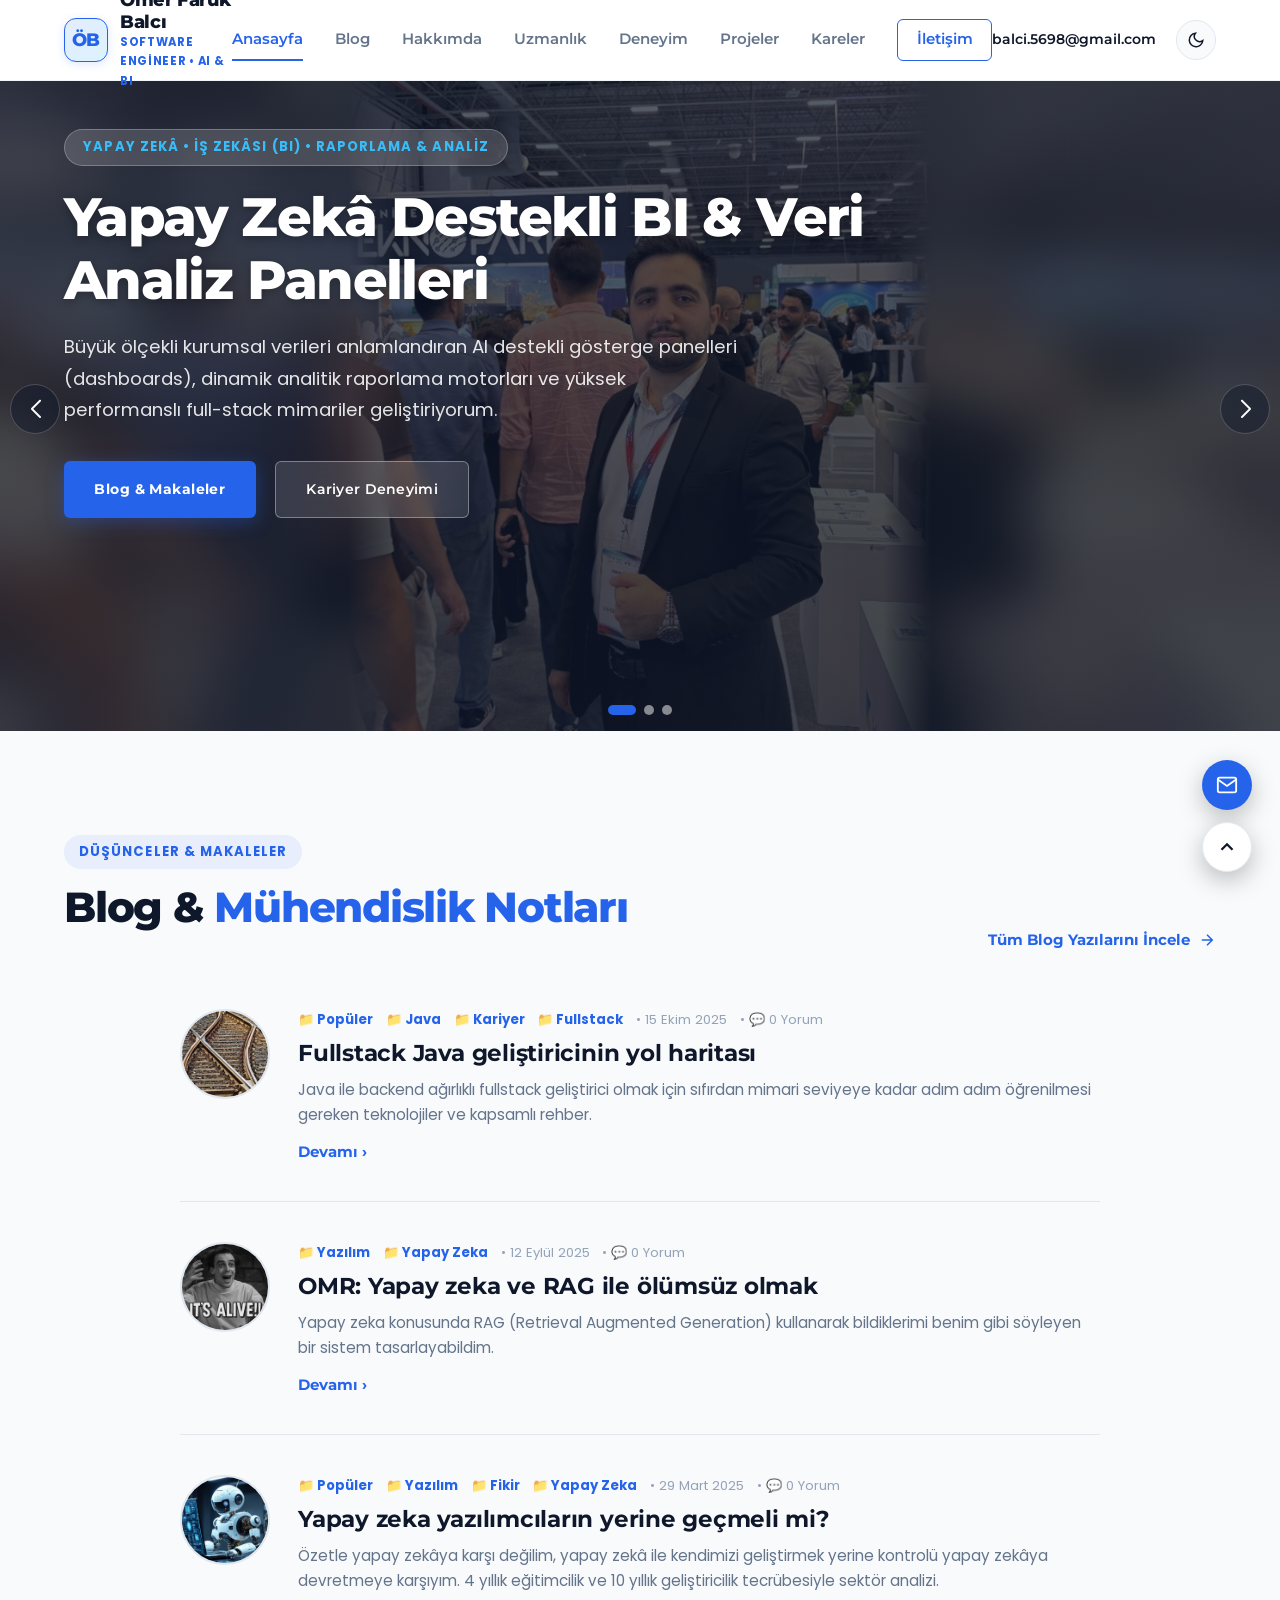
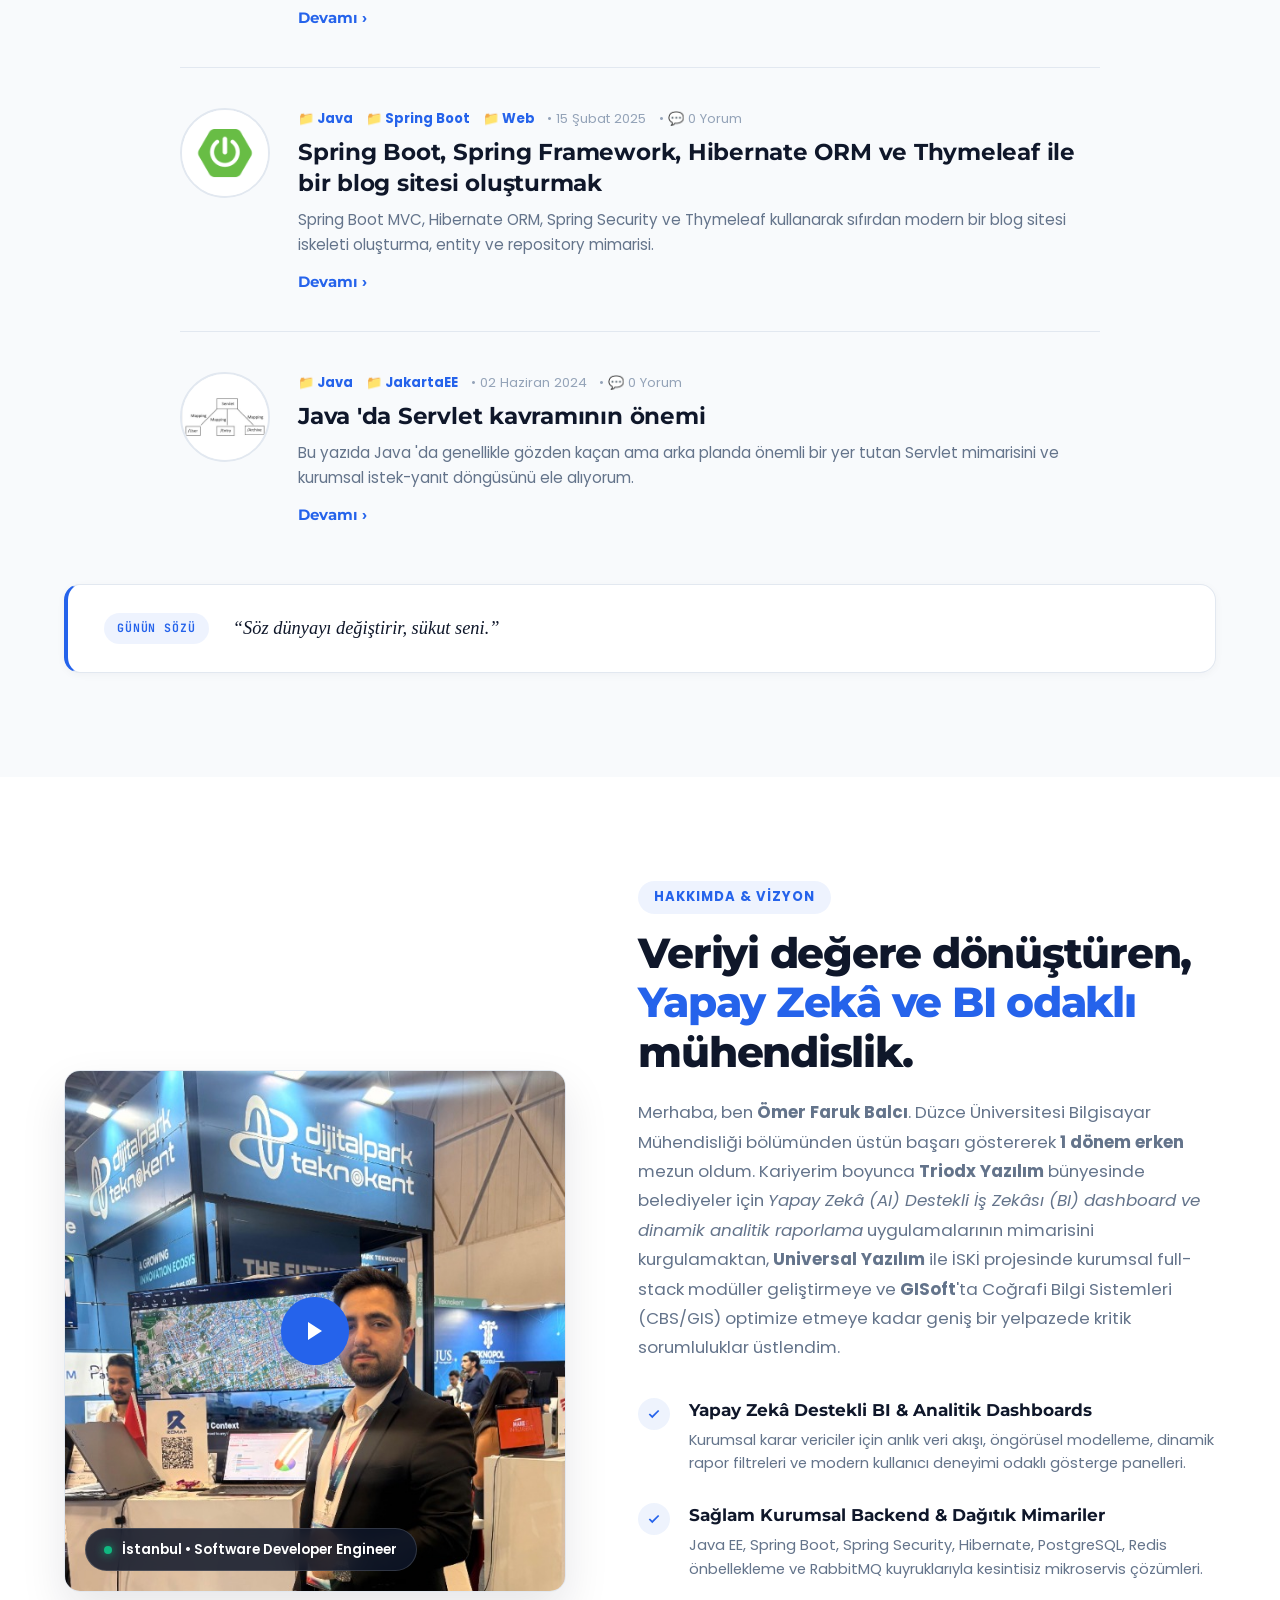
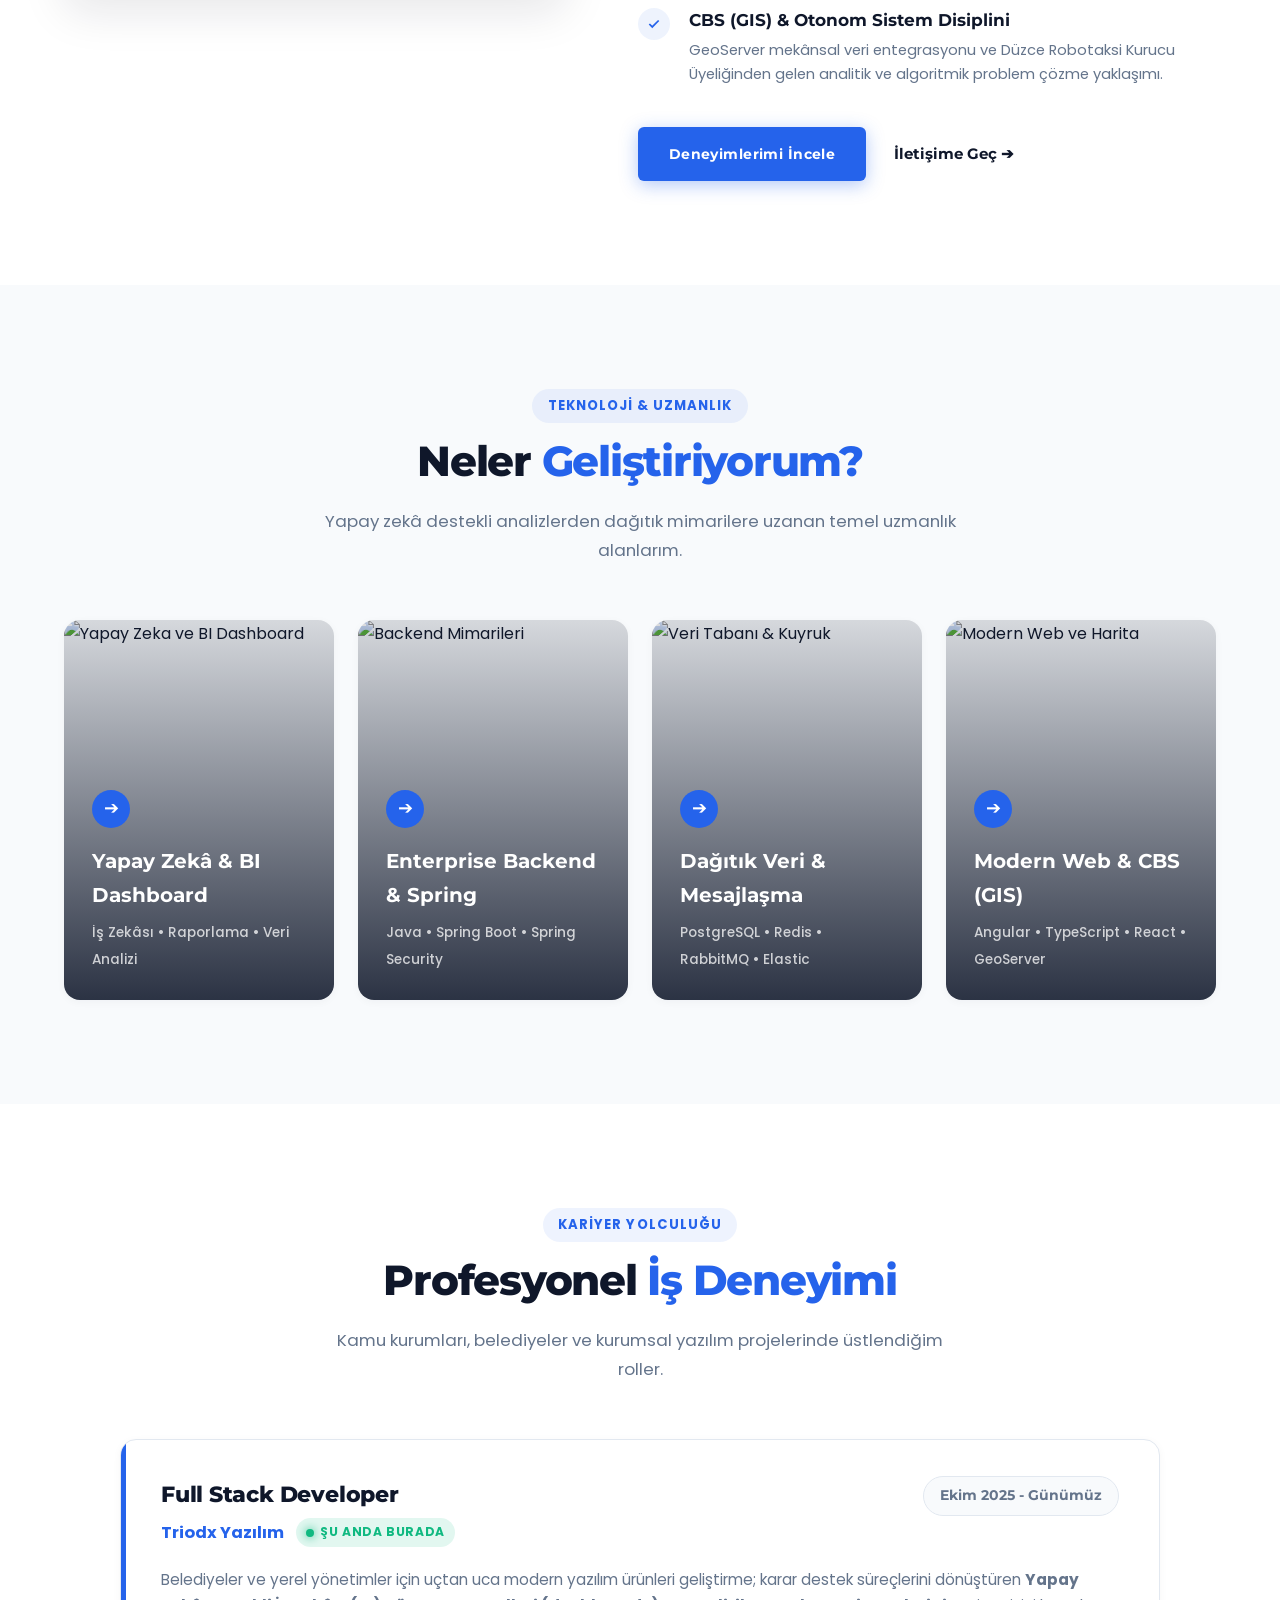
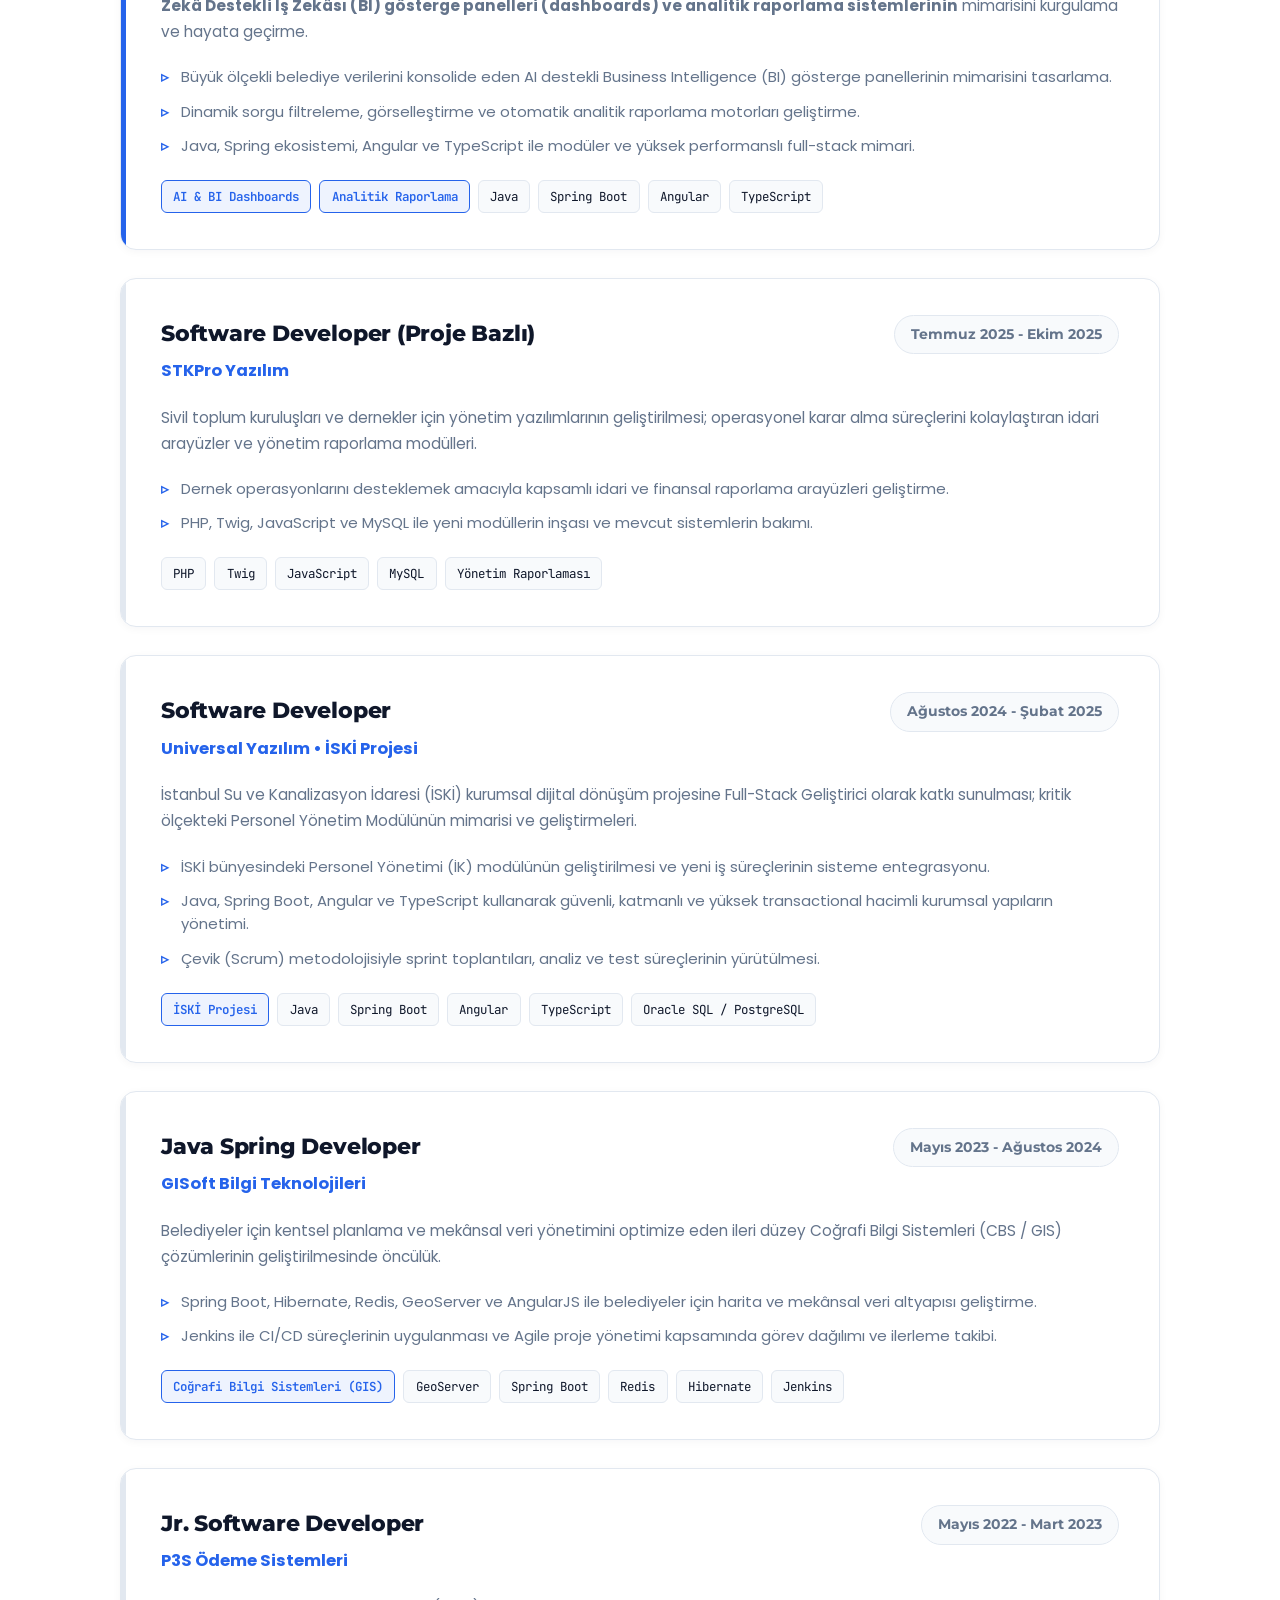
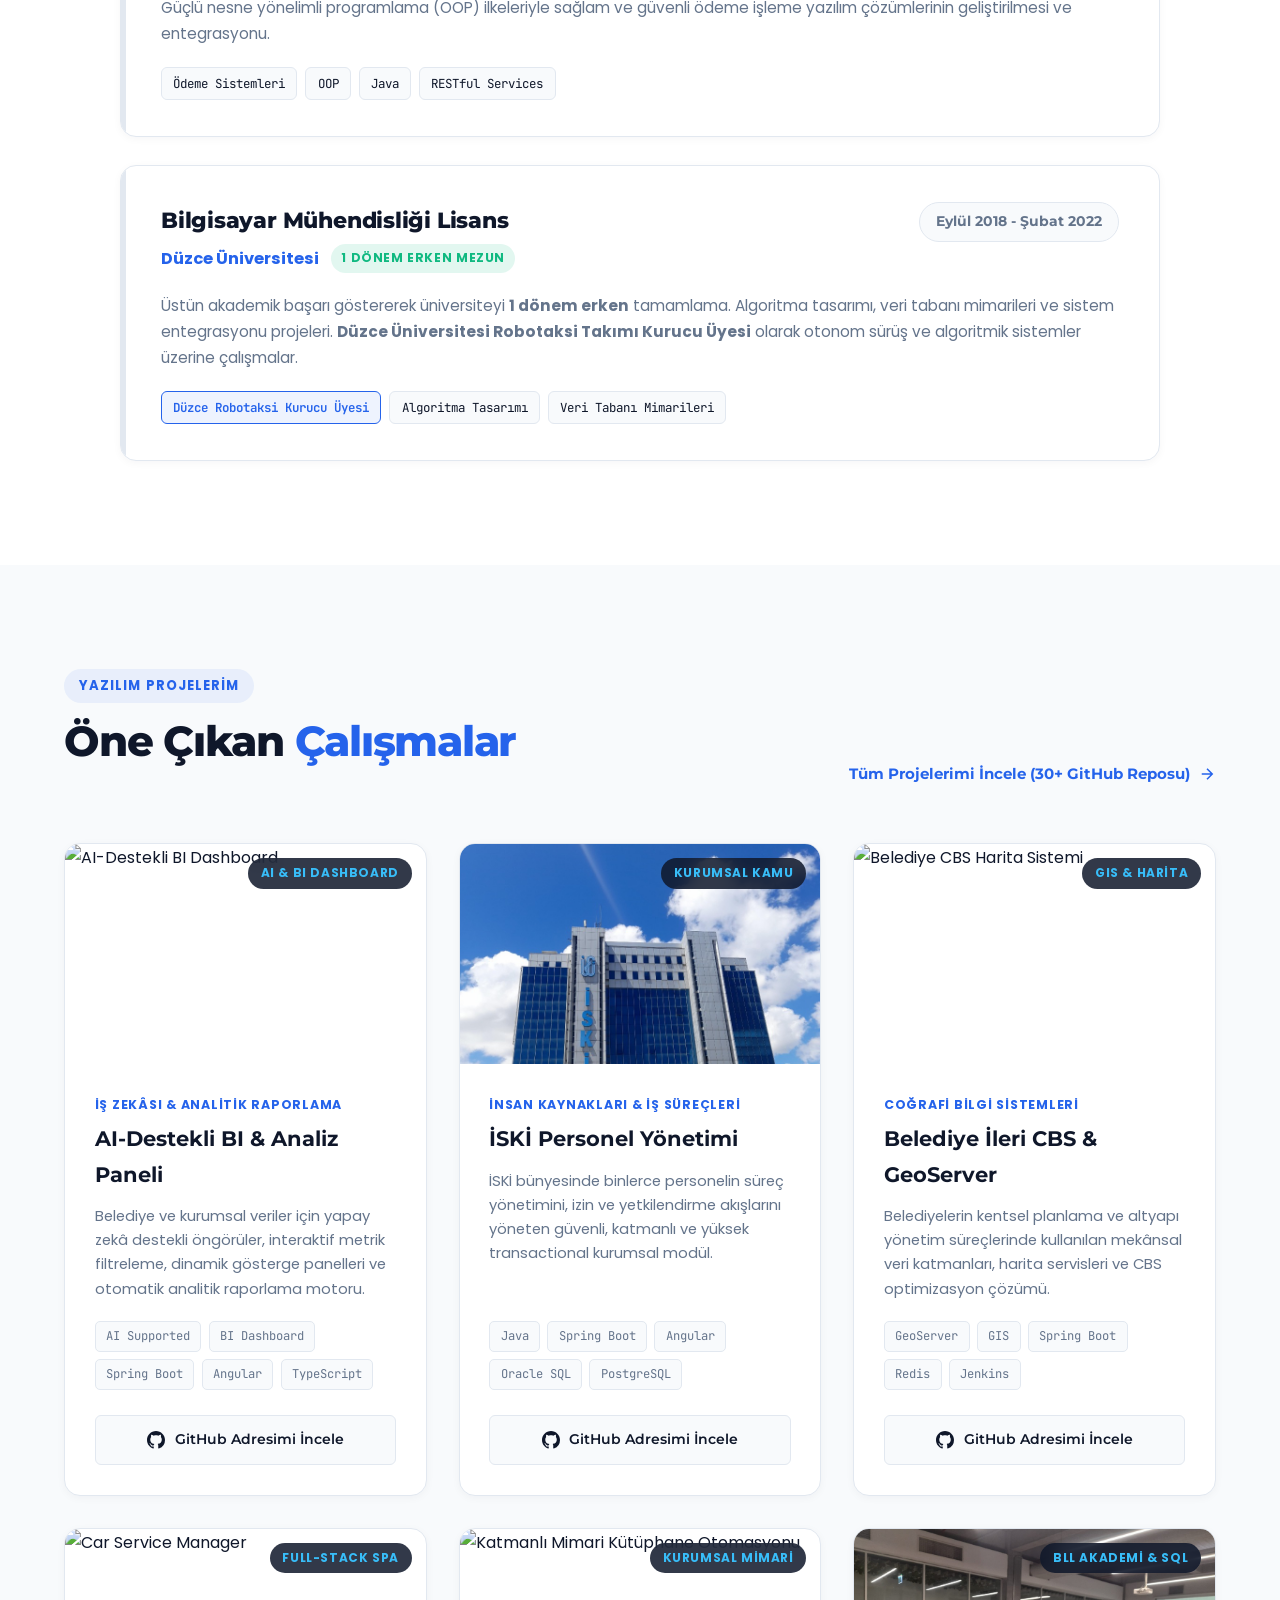
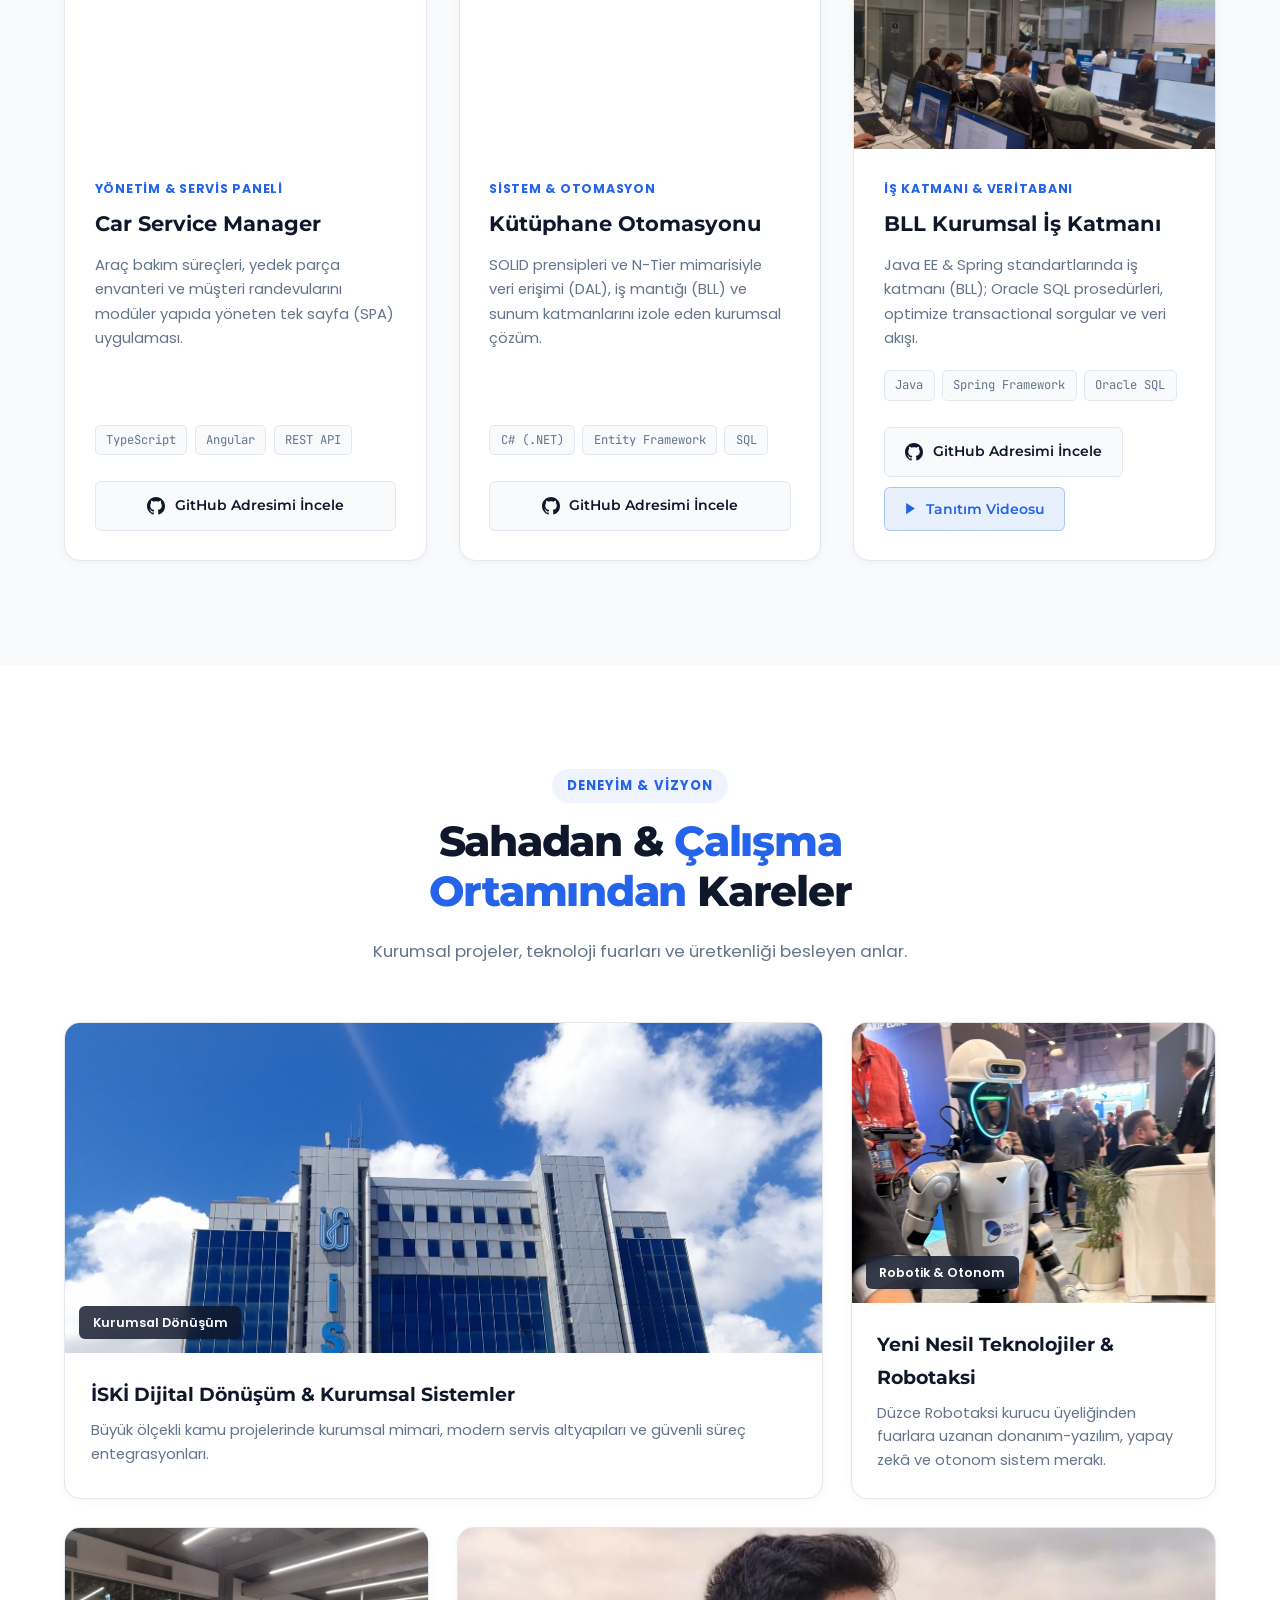
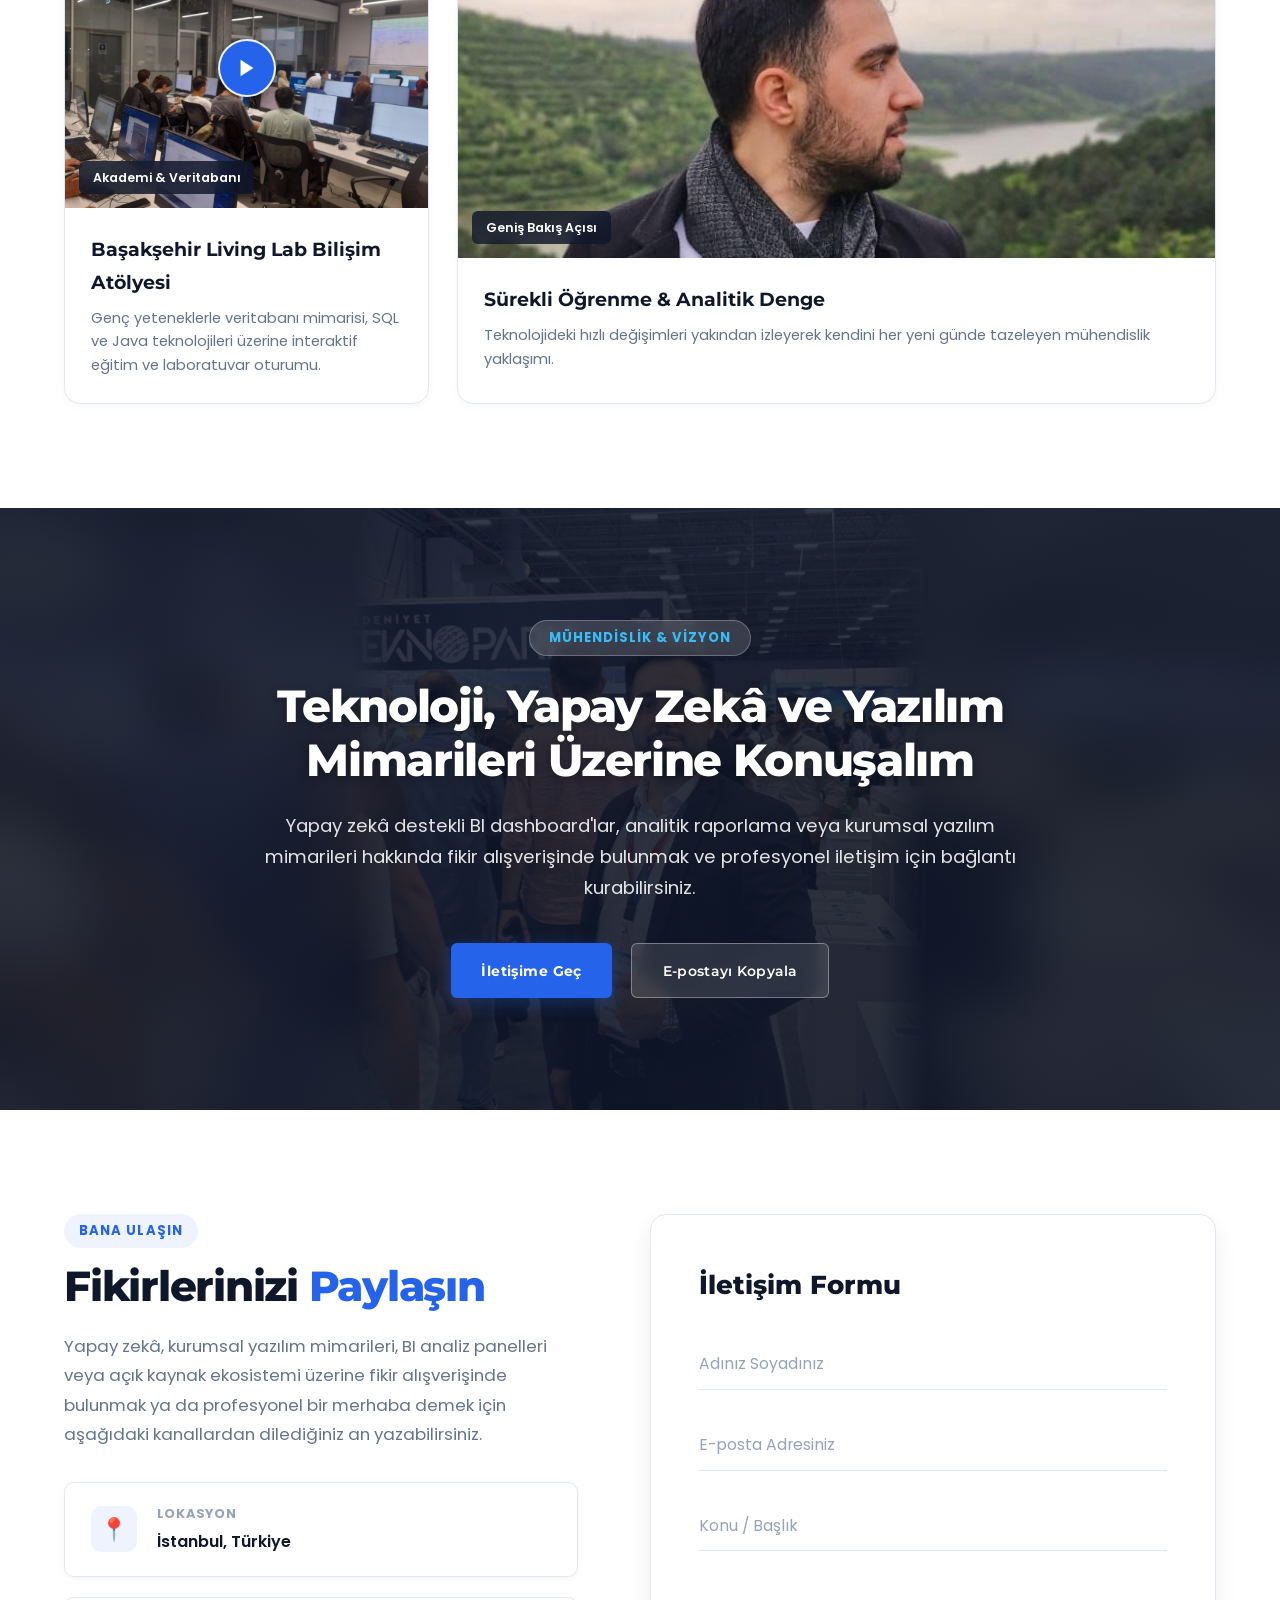
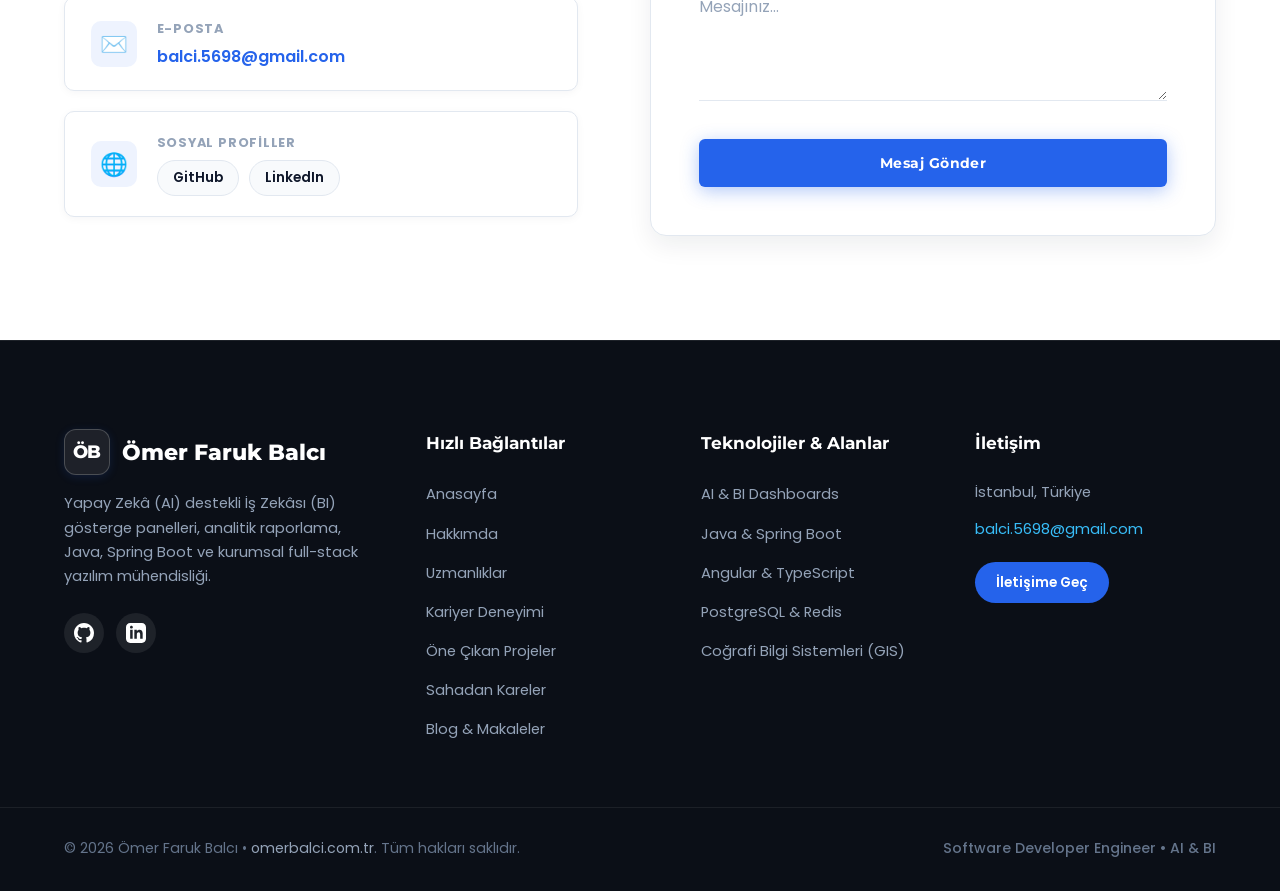
==== commit b1b83c10: "feat: Cocuksu karikatur avatar kaldirilarak modern, interaktif OB ve </> teknoloji monogram logosu e" ====
--- a/index.html
+++ b/index.html
@@ -33,7 +33,10 @@
   <header class="dilbeste-header" id="header">
     <div class="dilbeste-container header-inner">
       <a href="#" class="brand-box">
-        <img src="assets/images/developer-avatar.jpg" alt="Ömer Faruk Balcı" class="brand-avatar">
+        <div class="brand-monogram" aria-hidden="true">
+          <span class="monogram-text">ÖB</span>
+          <span class="monogram-code">&lt;/&gt;</span>
+        </div>
         <div class="brand-text-wrap">
           <span class="brand-name">Ömer Faruk Balcı</span>
           <span class="brand-tag">Software Engineer • AI & BI</span>
@@ -905,7 +908,10 @@
       <!-- Col 1: Brand & Bio -->
       <div class="footer-col-brand">
         <div class="footer-brand-header">
-          <img src="assets/images/developer-avatar.jpg" alt="Ömer Faruk Balcı" class="footer-avatar">
+          <div class="brand-monogram footer-monogram" aria-hidden="true">
+            <span class="monogram-text">ÖB</span>
+            <span class="monogram-code">&lt;/&gt;</span>
+          </div>
           <h3 class="footer-name">Ömer Faruk Balcı</h3>
         </div>
         <p class="footer-bio-text">
--- a/style.css
+++ b/style.css
@@ -170,6 +170,79 @@
   border-radius: 50%;
   object-fit: cover;
   border: 2px solid var(--accent);
+}
+
+.brand-monogram {
+  width: 44px;
+  height: 44px;
+  border-radius: 12px;
+  background: linear-gradient(135deg, rgba(37, 99, 235, 0.12) 0%, rgba(56, 189, 248, 0.18) 100%);
+  border: 1.5px solid var(--accent);
+  display: flex;
+  align-items: center;
+  justify-content: center;
+  position: relative;
+  overflow: hidden;
+  box-shadow: 0 2px 10px rgba(37, 99, 235, 0.15);
+  transition: all 0.3s cubic-bezier(0.16, 1, 0.3, 1);
+  flex-shrink: 0;
+  user-select: none;
+}
+
+[data-theme="dark"] .brand-monogram {
+  background: linear-gradient(135deg, rgba(37, 99, 235, 0.22) 0%, rgba(15, 23, 42, 0.85) 100%);
+  border-color: rgba(56, 189, 248, 0.5);
+  box-shadow: 0 2px 12px rgba(56, 189, 248, 0.2);
+}
+
+.brand-monogram .monogram-text,
+.brand-monogram .monogram-code {
+  position: absolute;
+  transition: all 0.3s cubic-bezier(0.16, 1, 0.3, 1);
+  line-height: 1;
+}
+
+.brand-monogram .monogram-text {
+  font-family: var(--font-heading);
+  font-weight: 800;
+  font-size: 1.12rem;
+  letter-spacing: -0.03em;
+  color: var(--accent);
+  opacity: 1;
+  transform: translateY(0);
+}
+
+[data-theme="dark"] .brand-monogram .monogram-text {
+  color: #38bdf8;
+}
+
+.brand-monogram .monogram-code {
+  font-family: var(--font-mono);
+  font-weight: 700;
+  font-size: 0.95rem;
+  color: #2563eb;
+  opacity: 0;
+  transform: translateY(14px);
+}
+
+[data-theme="dark"] .brand-monogram .monogram-code {
+  color: #38bdf8;
+}
+
+.brand-box:hover .brand-monogram {
+  transform: scale(1.06);
+  border-color: var(--accent-hover);
+  box-shadow: 0 4px 16px rgba(37, 99, 235, 0.3);
+}
+
+.brand-box:hover .monogram-text {
+  opacity: 0;
+  transform: translateY(-14px);
+}
+
+.brand-box:hover .monogram-code {
+  opacity: 1;
+  transform: translateY(0);
 }
 
 .brand-text-wrap {
@@ -1448,6 +1521,34 @@
   border-radius: 50%;
   object-fit: cover;
   border: 2px solid var(--accent);
+}
+
+.footer-monogram {
+  width: 46px;
+  height: 46px;
+  background: rgba(255, 255, 255, 0.08);
+  border-color: rgba(255, 255, 255, 0.2);
+}
+
+.footer-monogram .monogram-text,
+.footer-monogram .monogram-code {
+  color: #ffffff;
+}
+
+.footer-brand-header:hover .footer-monogram {
+  transform: scale(1.06);
+  border-color: #38bdf8;
+}
+
+.footer-brand-header:hover .footer-monogram .monogram-text {
+  opacity: 0;
+  transform: translateY(-14px);
+}
+
+.footer-brand-header:hover .footer-monogram .monogram-code {
+  opacity: 1;
+  transform: translateY(0);
+  color: #38bdf8;
 }
 
 .footer-name {
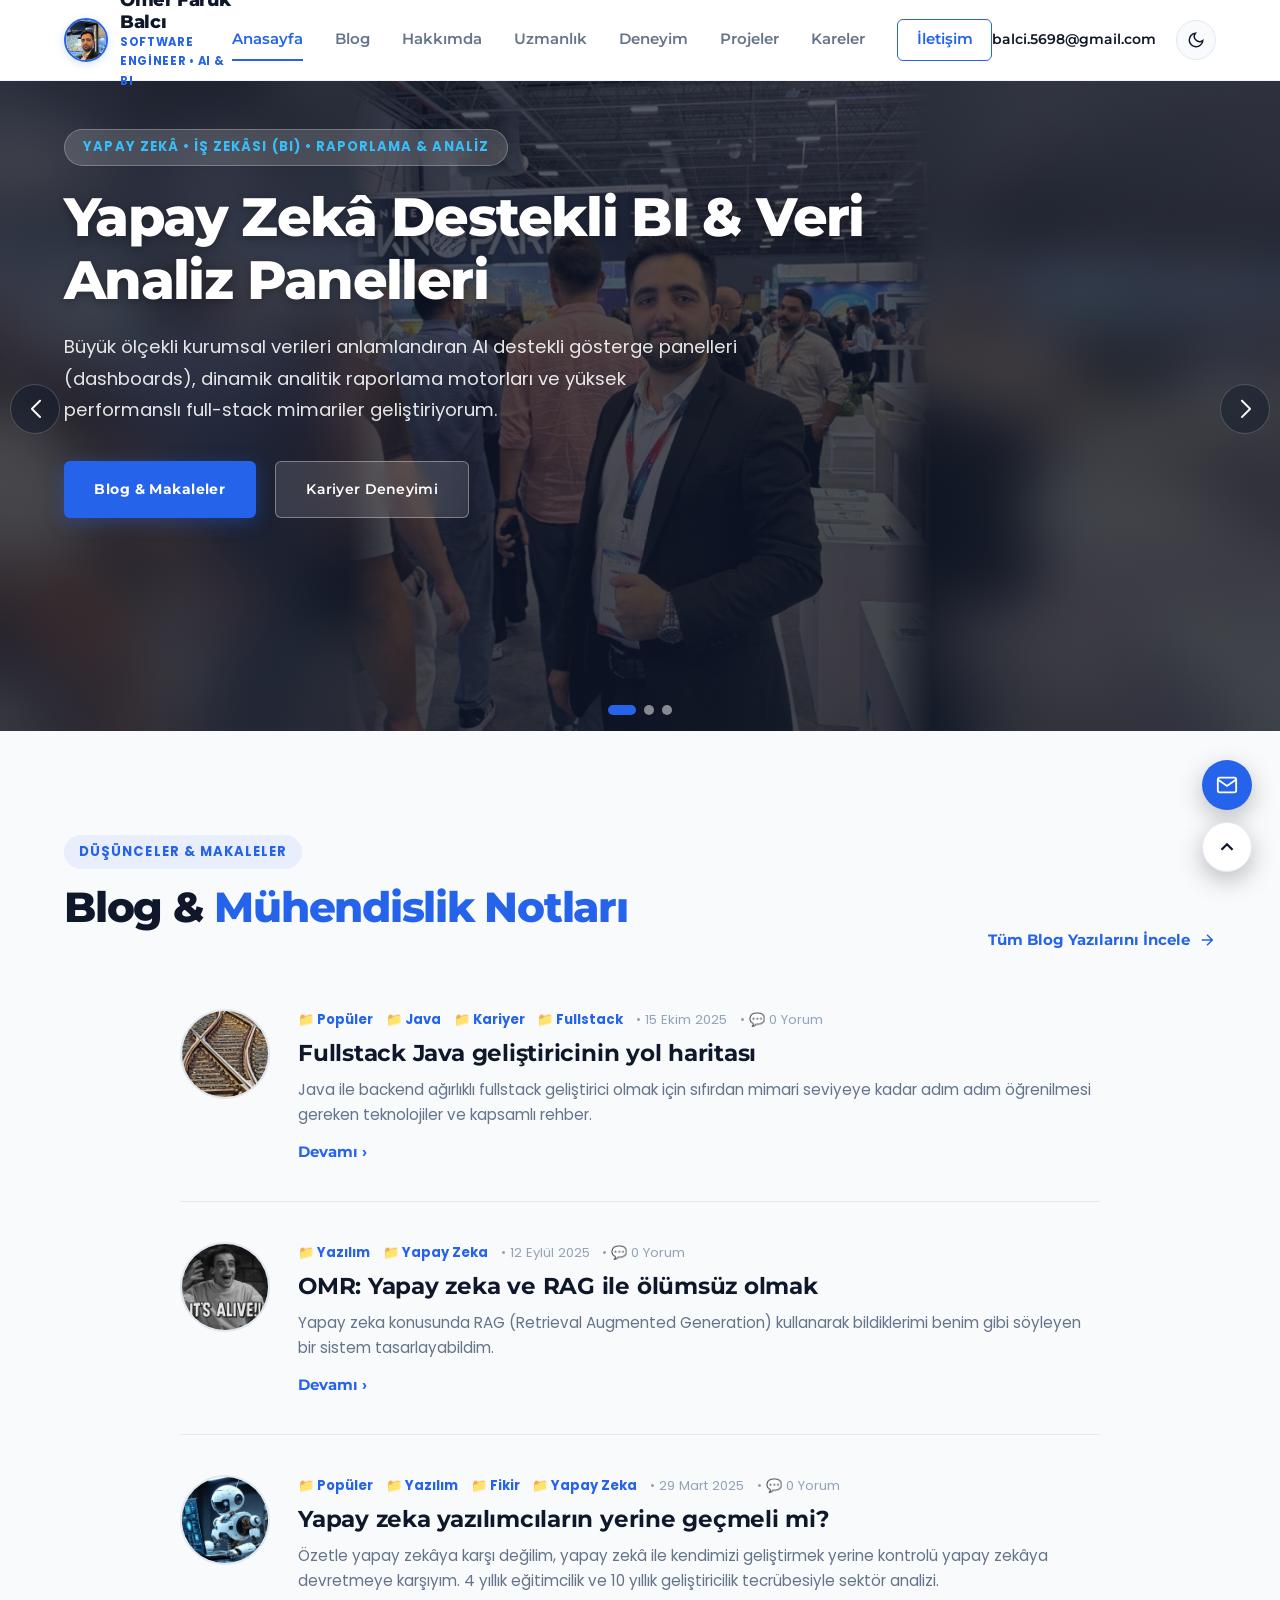
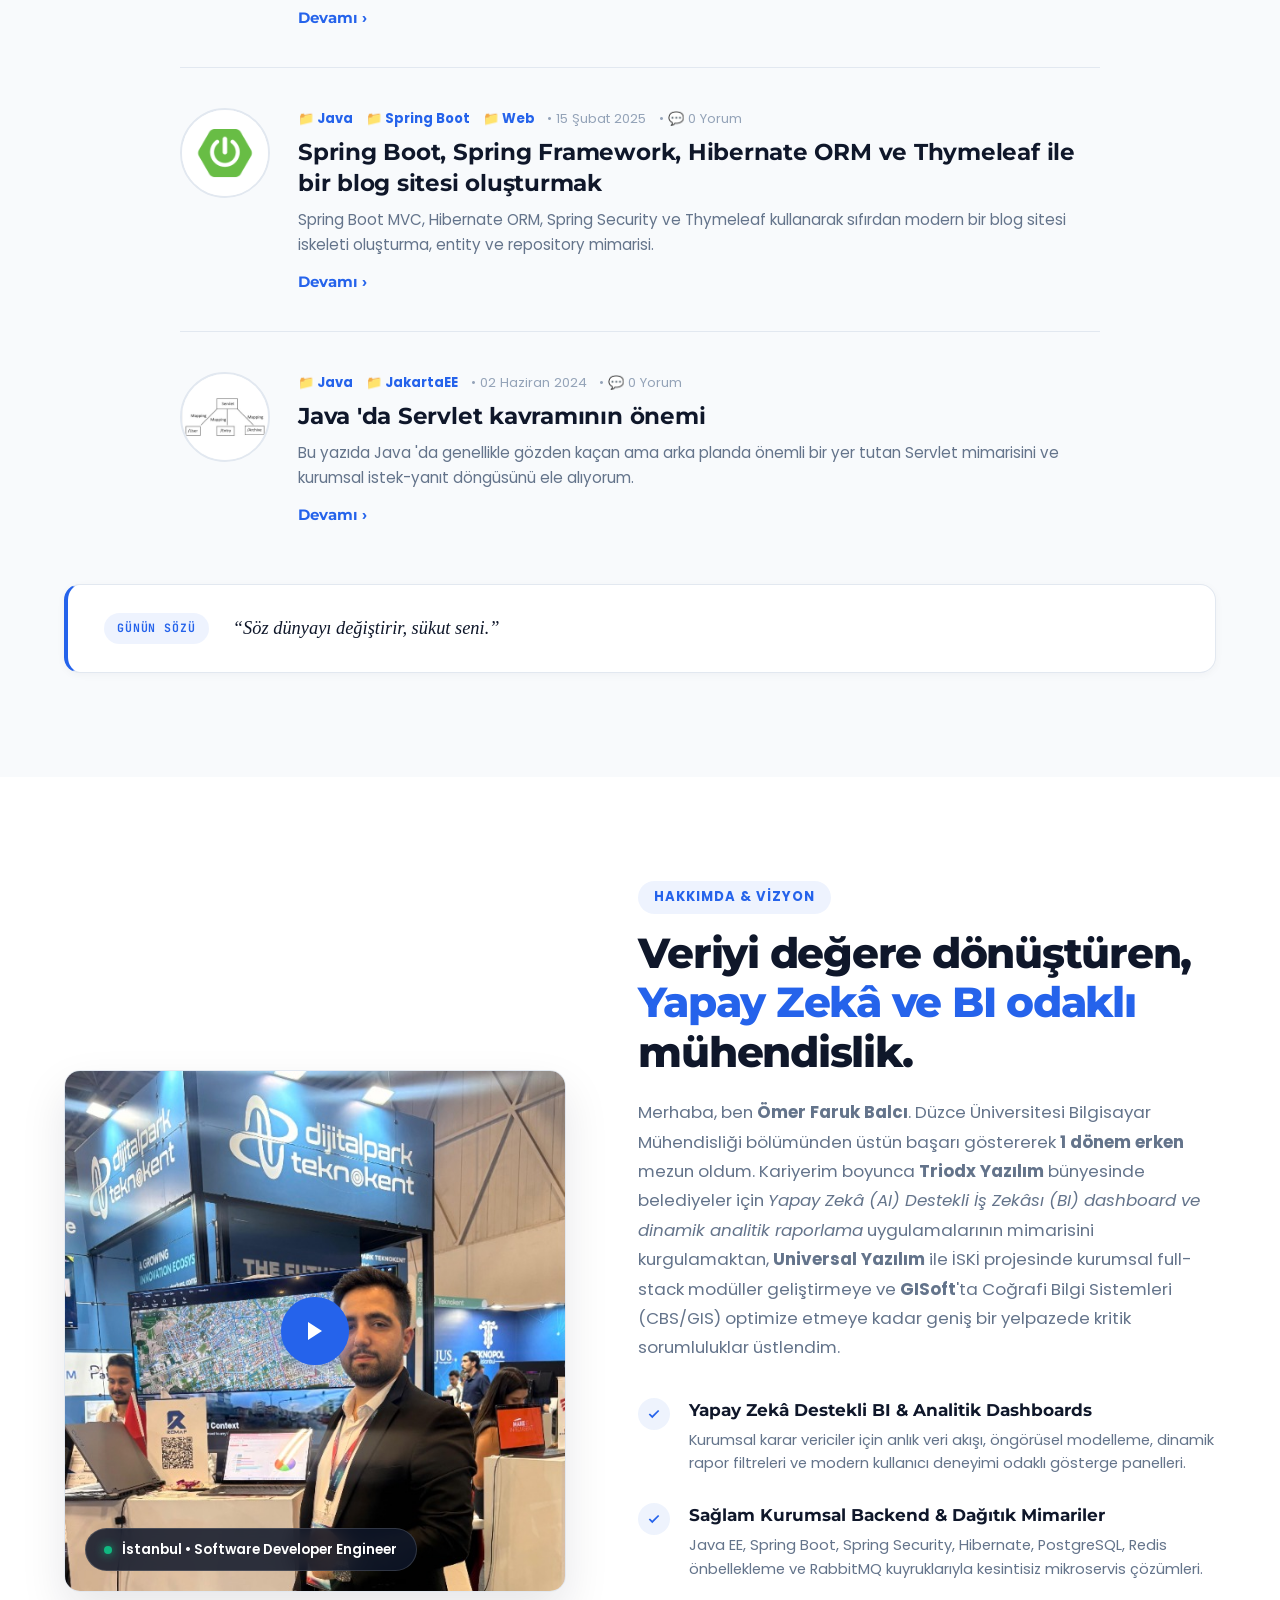
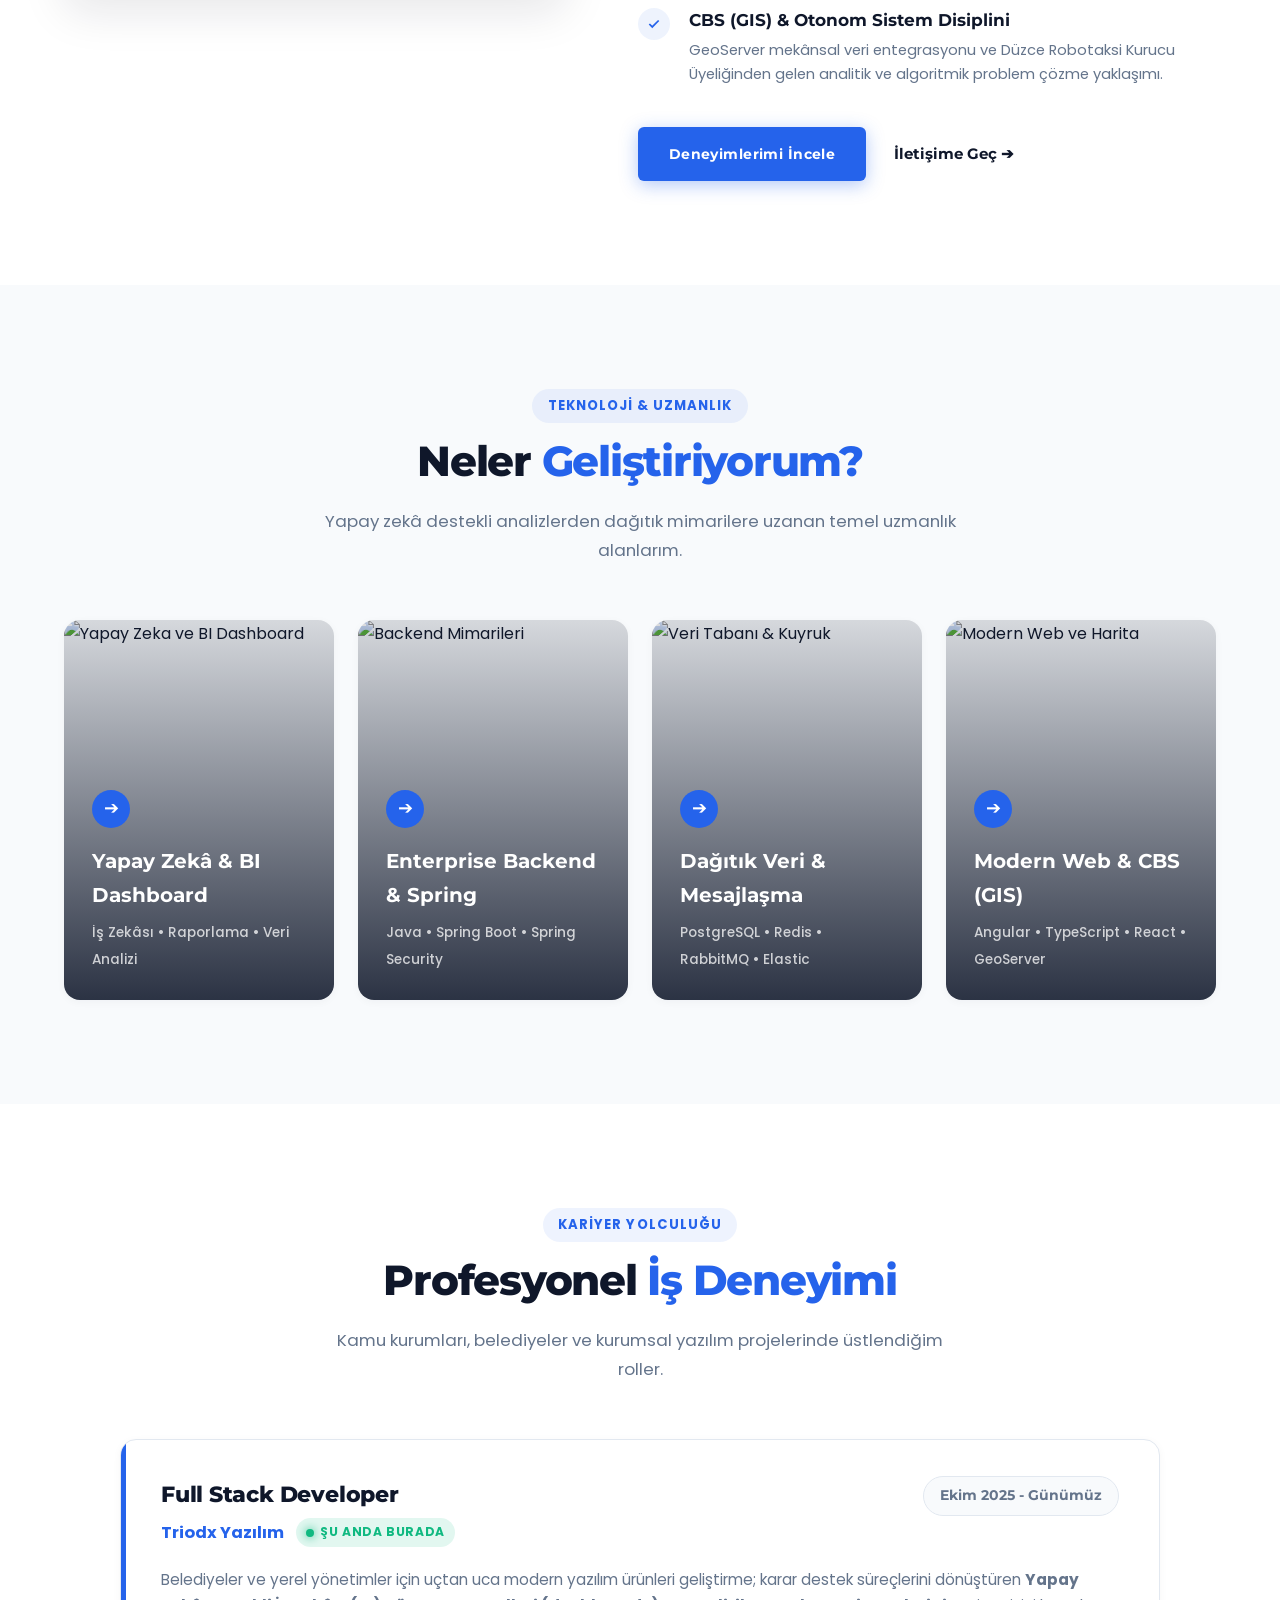
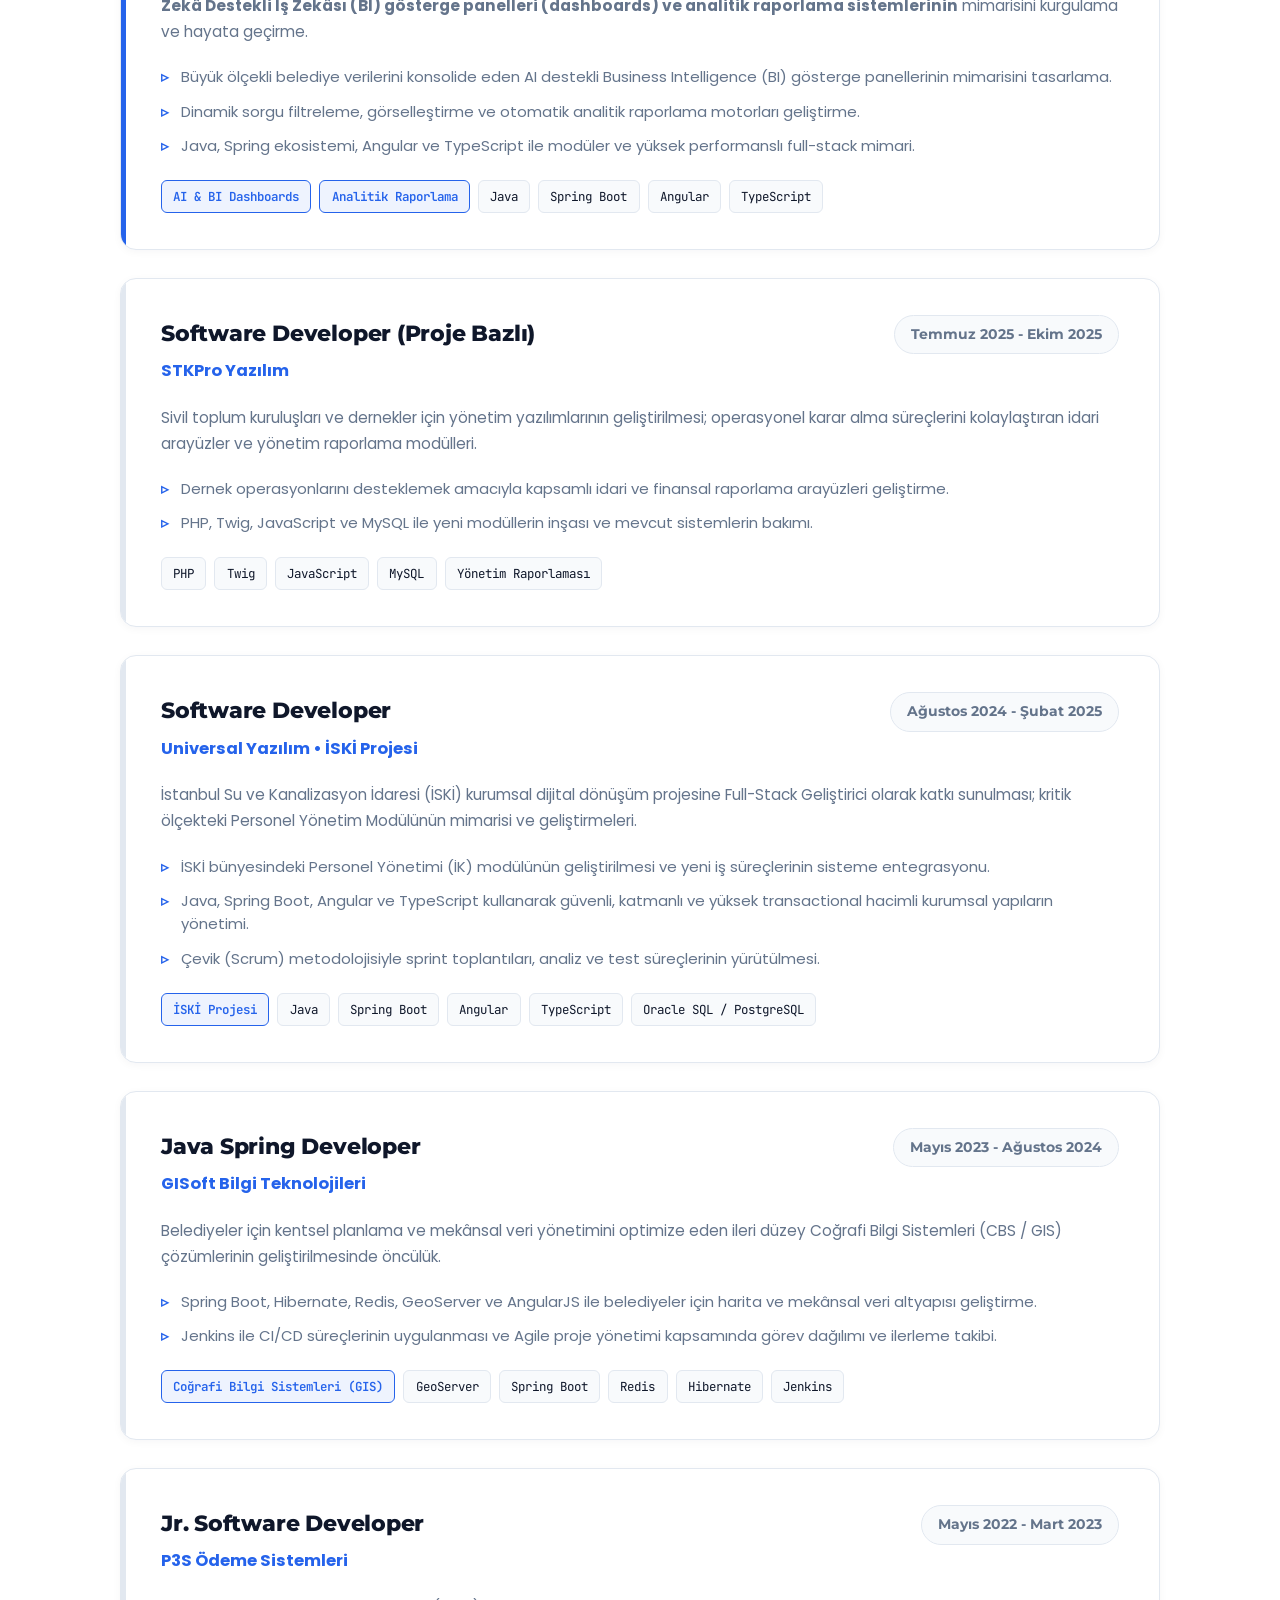
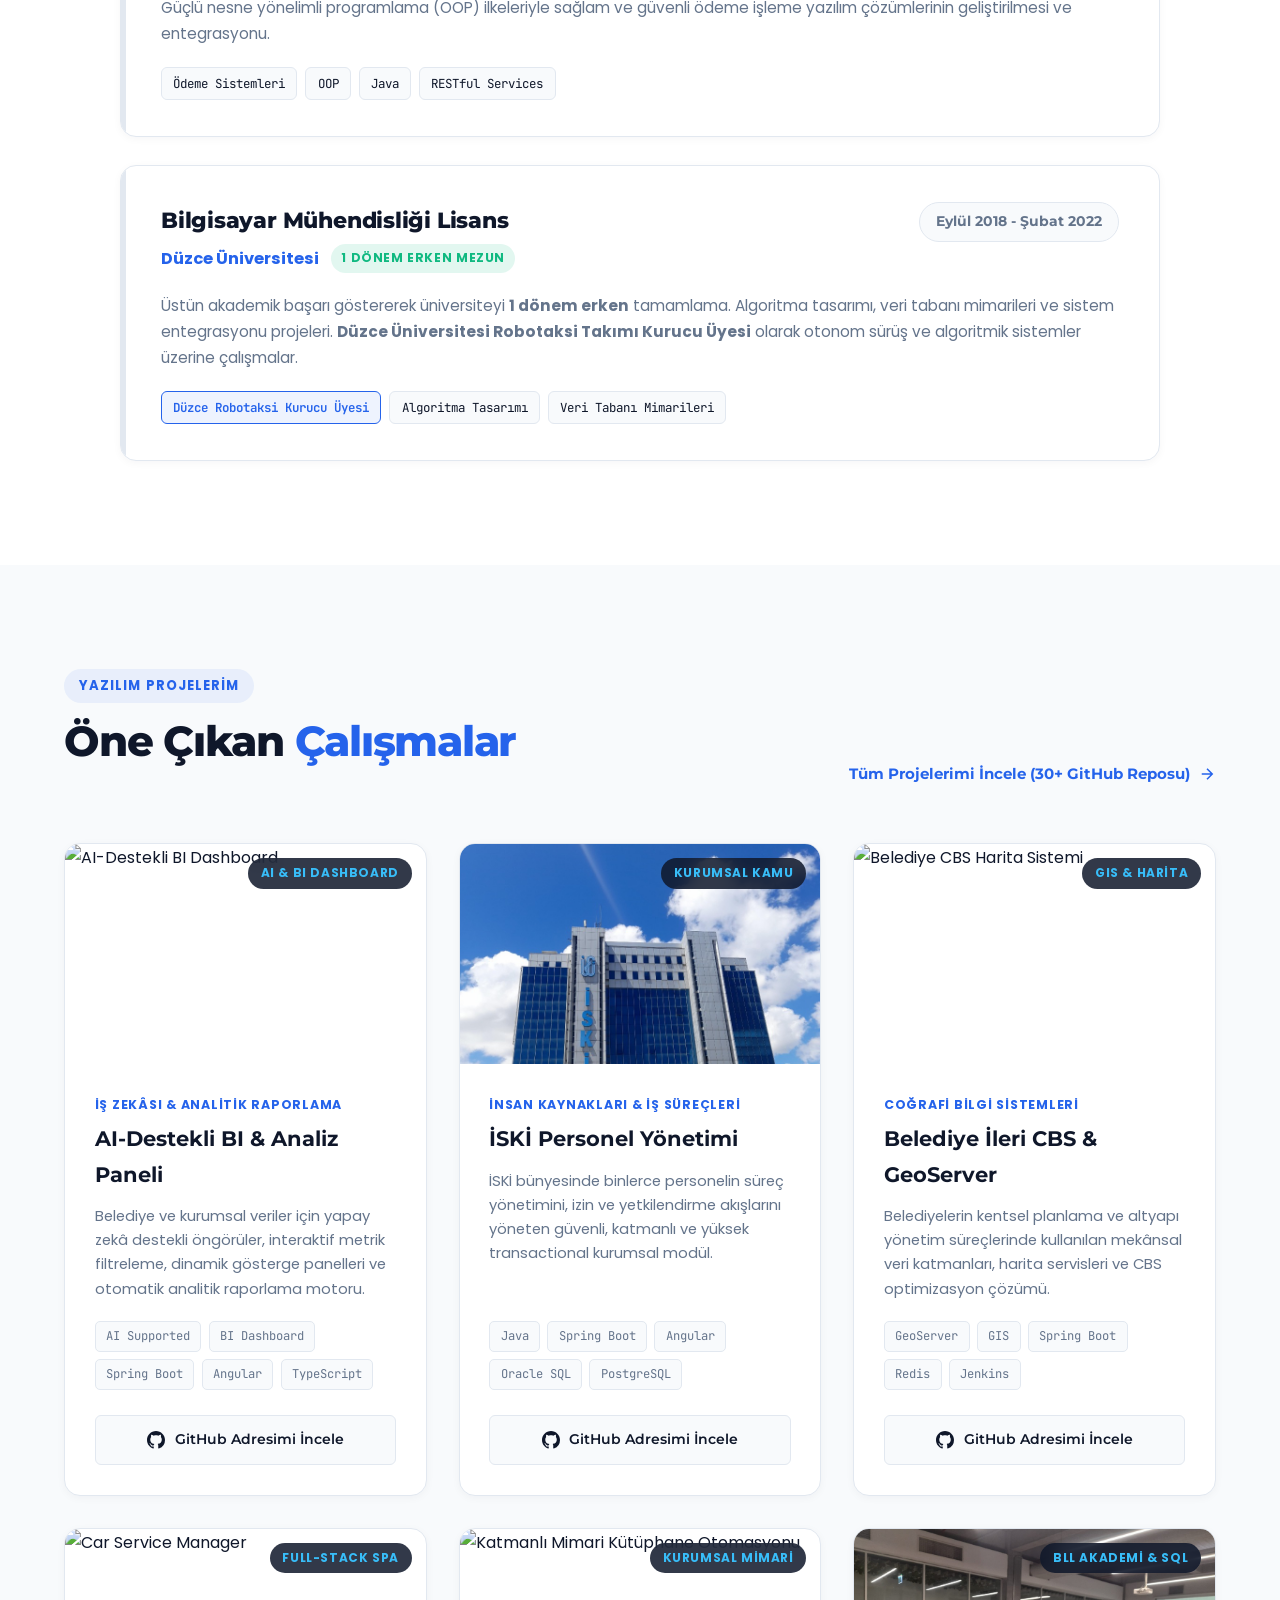
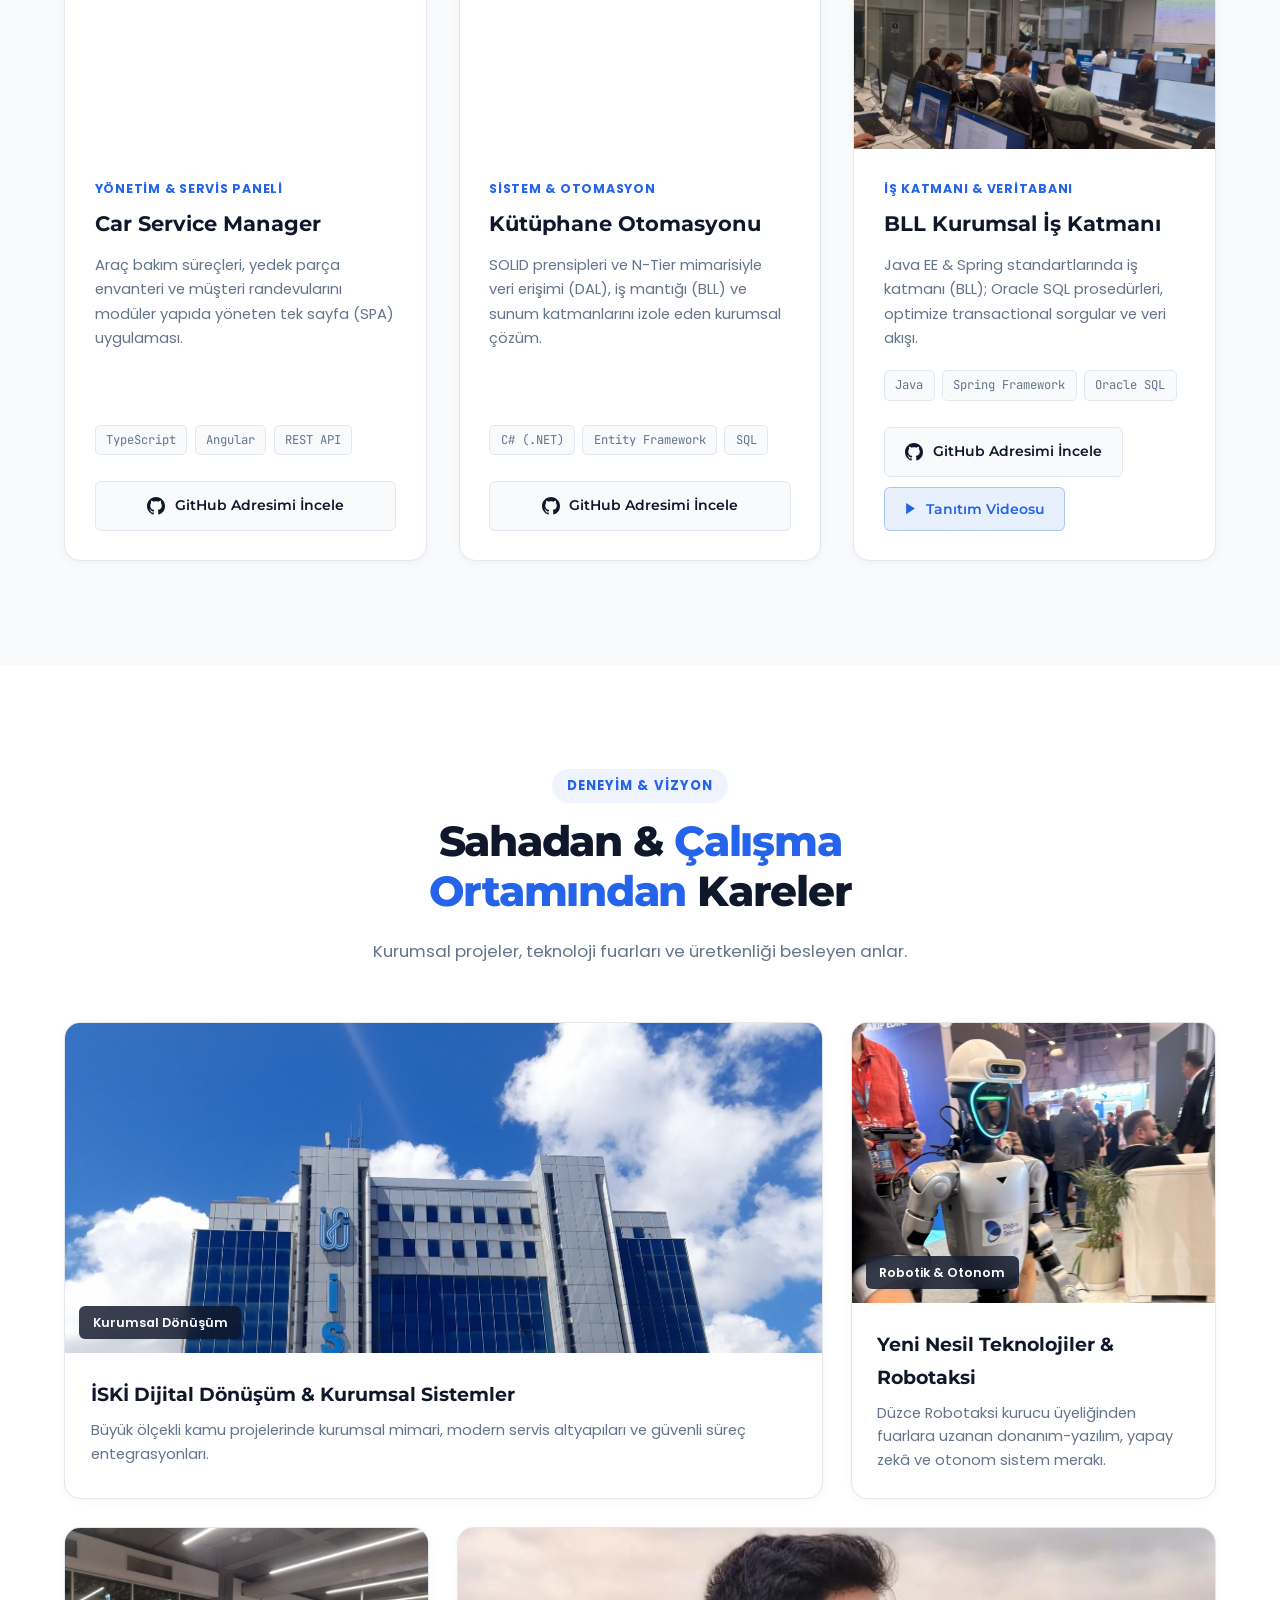
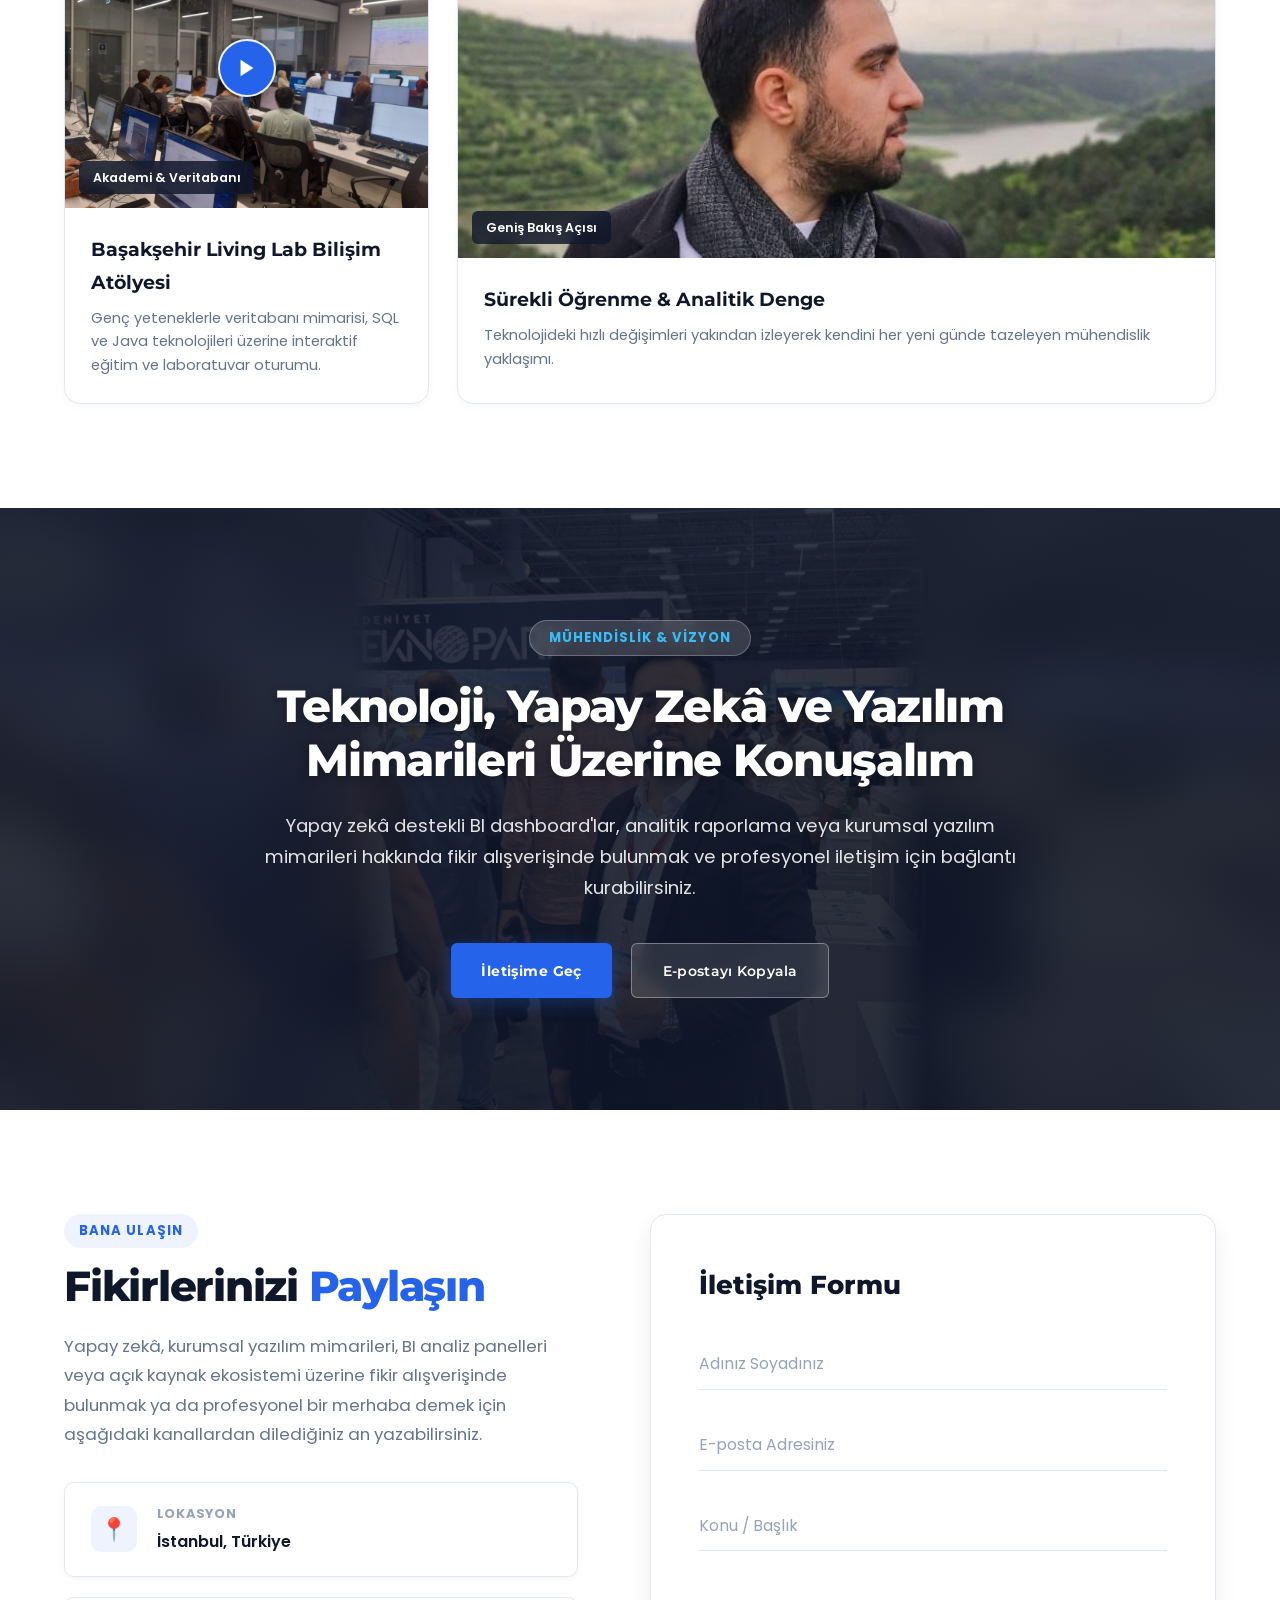
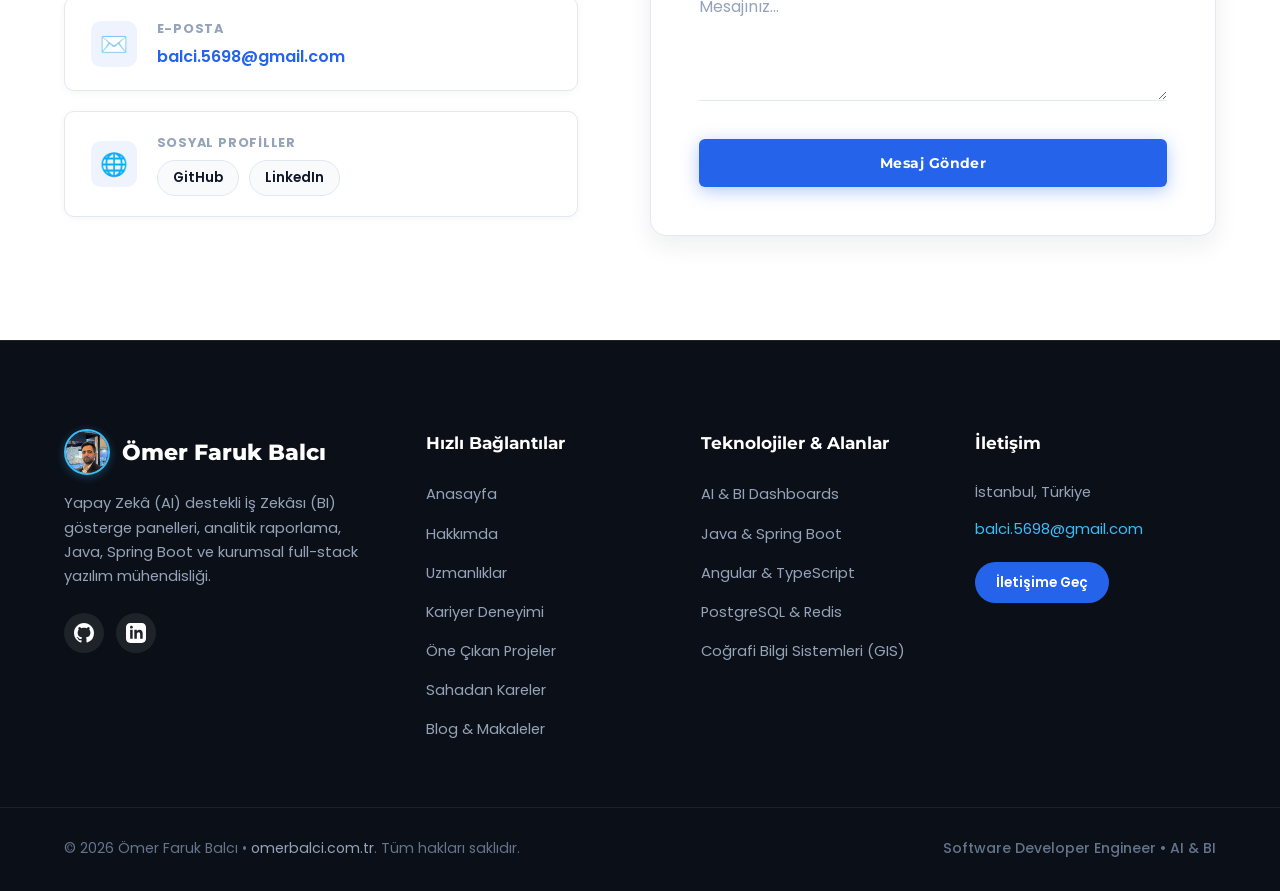
==== commit 77214ae2: "feat: Header ve footer marka alanina gercek profesyonel portre vesikalik gorseli entegre edildi" ====
--- a/index.html
+++ b/index.html
@@ -33,10 +33,7 @@
   <header class="dilbeste-header" id="header">
     <div class="dilbeste-container header-inner">
       <a href="#" class="brand-box">
-        <div class="brand-monogram" aria-hidden="true">
-          <span class="monogram-text">ÖB</span>
-          <span class="monogram-code">&lt;/&gt;</span>
-        </div>
+        <img src="assets/images/omer-avatar.jpg" alt="Ömer Faruk Balcı" class="brand-avatar">
         <div class="brand-text-wrap">
           <span class="brand-name">Ömer Faruk Balcı</span>
           <span class="brand-tag">Software Engineer • AI & BI</span>
@@ -908,10 +905,7 @@
       <!-- Col 1: Brand & Bio -->
       <div class="footer-col-brand">
         <div class="footer-brand-header">
-          <div class="brand-monogram footer-monogram" aria-hidden="true">
-            <span class="monogram-text">ÖB</span>
-            <span class="monogram-code">&lt;/&gt;</span>
-          </div>
+          <img src="assets/images/omer-avatar.jpg" alt="Ömer Faruk Balcı" class="footer-avatar">
           <h3 class="footer-name">Ömer Faruk Balcı</h3>
         </div>
         <p class="footer-bio-text">
--- a/style.css
+++ b/style.css
@@ -170,6 +170,14 @@
   border-radius: 50%;
   object-fit: cover;
   border: 2px solid var(--accent);
+  box-shadow: 0 2px 8px rgba(37, 99, 235, 0.2);
+  transition: transform 0.3s ease, border-color 0.3s ease, box-shadow 0.3s ease;
+}
+
+.brand-box:hover .brand-avatar {
+  transform: scale(1.08);
+  border-color: #38bdf8;
+  box-shadow: 0 4px 14px rgba(37, 99, 235, 0.35);
 }
 
 .brand-monogram {
@@ -1520,7 +1528,13 @@
   height: 46px;
   border-radius: 50%;
   object-fit: cover;
-  border: 2px solid var(--accent);
+  border: 2px solid #38bdf8;
+  box-shadow: 0 2px 10px rgba(56, 189, 248, 0.3);
+  transition: transform 0.3s ease;
+}
+
+.footer-brand-header:hover .footer-avatar {
+  transform: scale(1.08);
 }
 
 .footer-monogram {
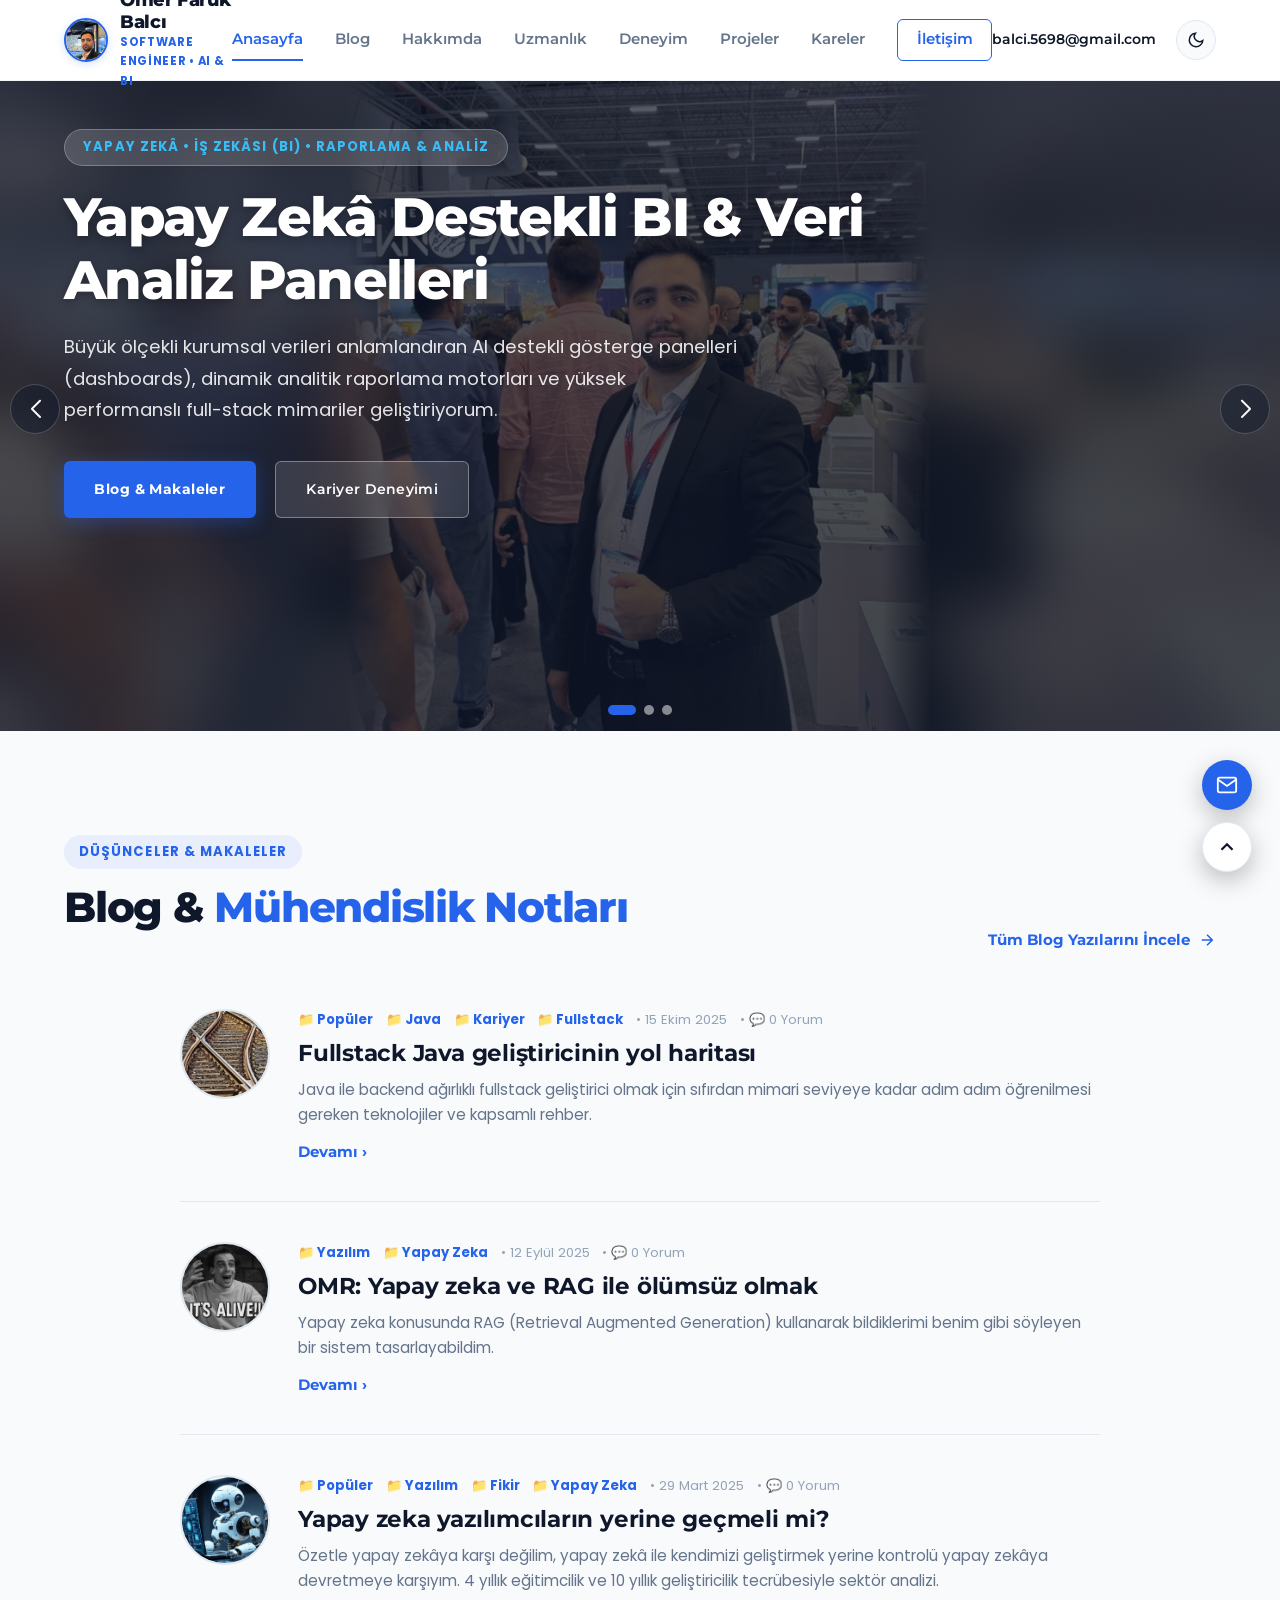
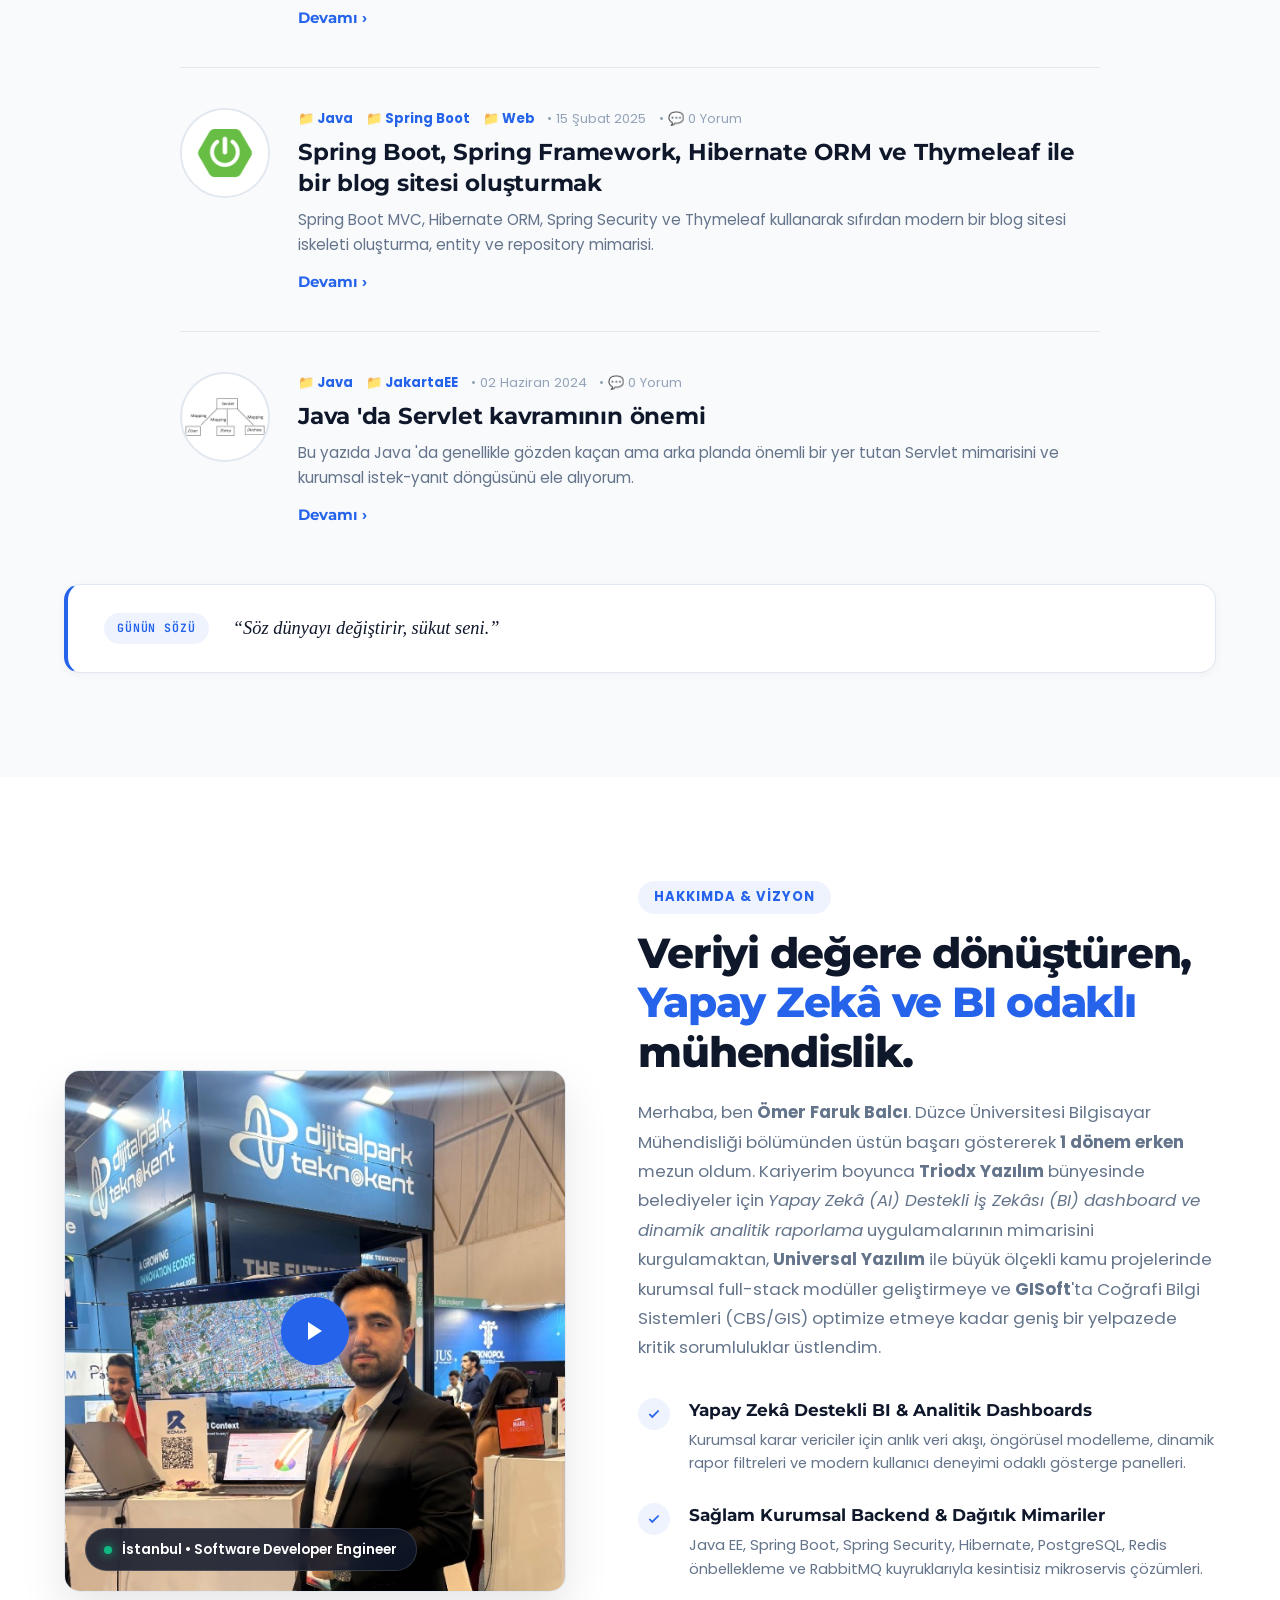
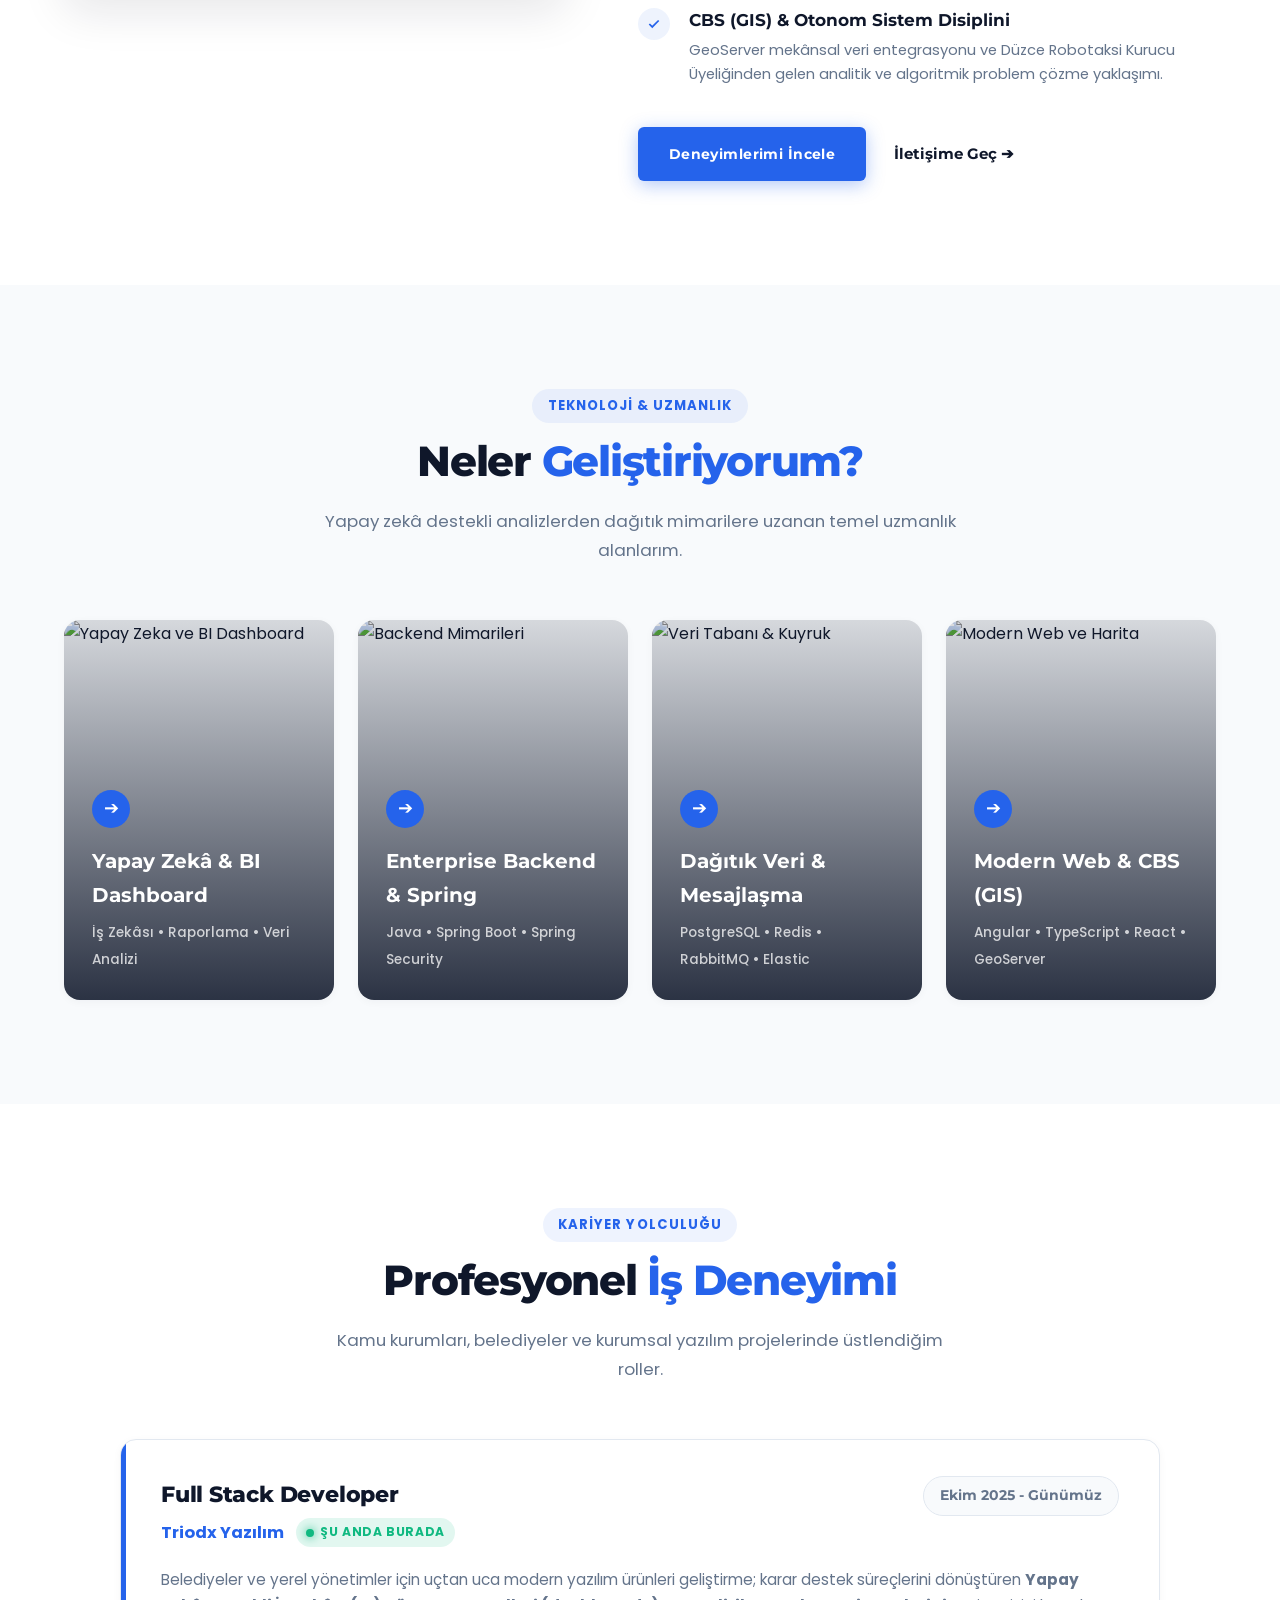
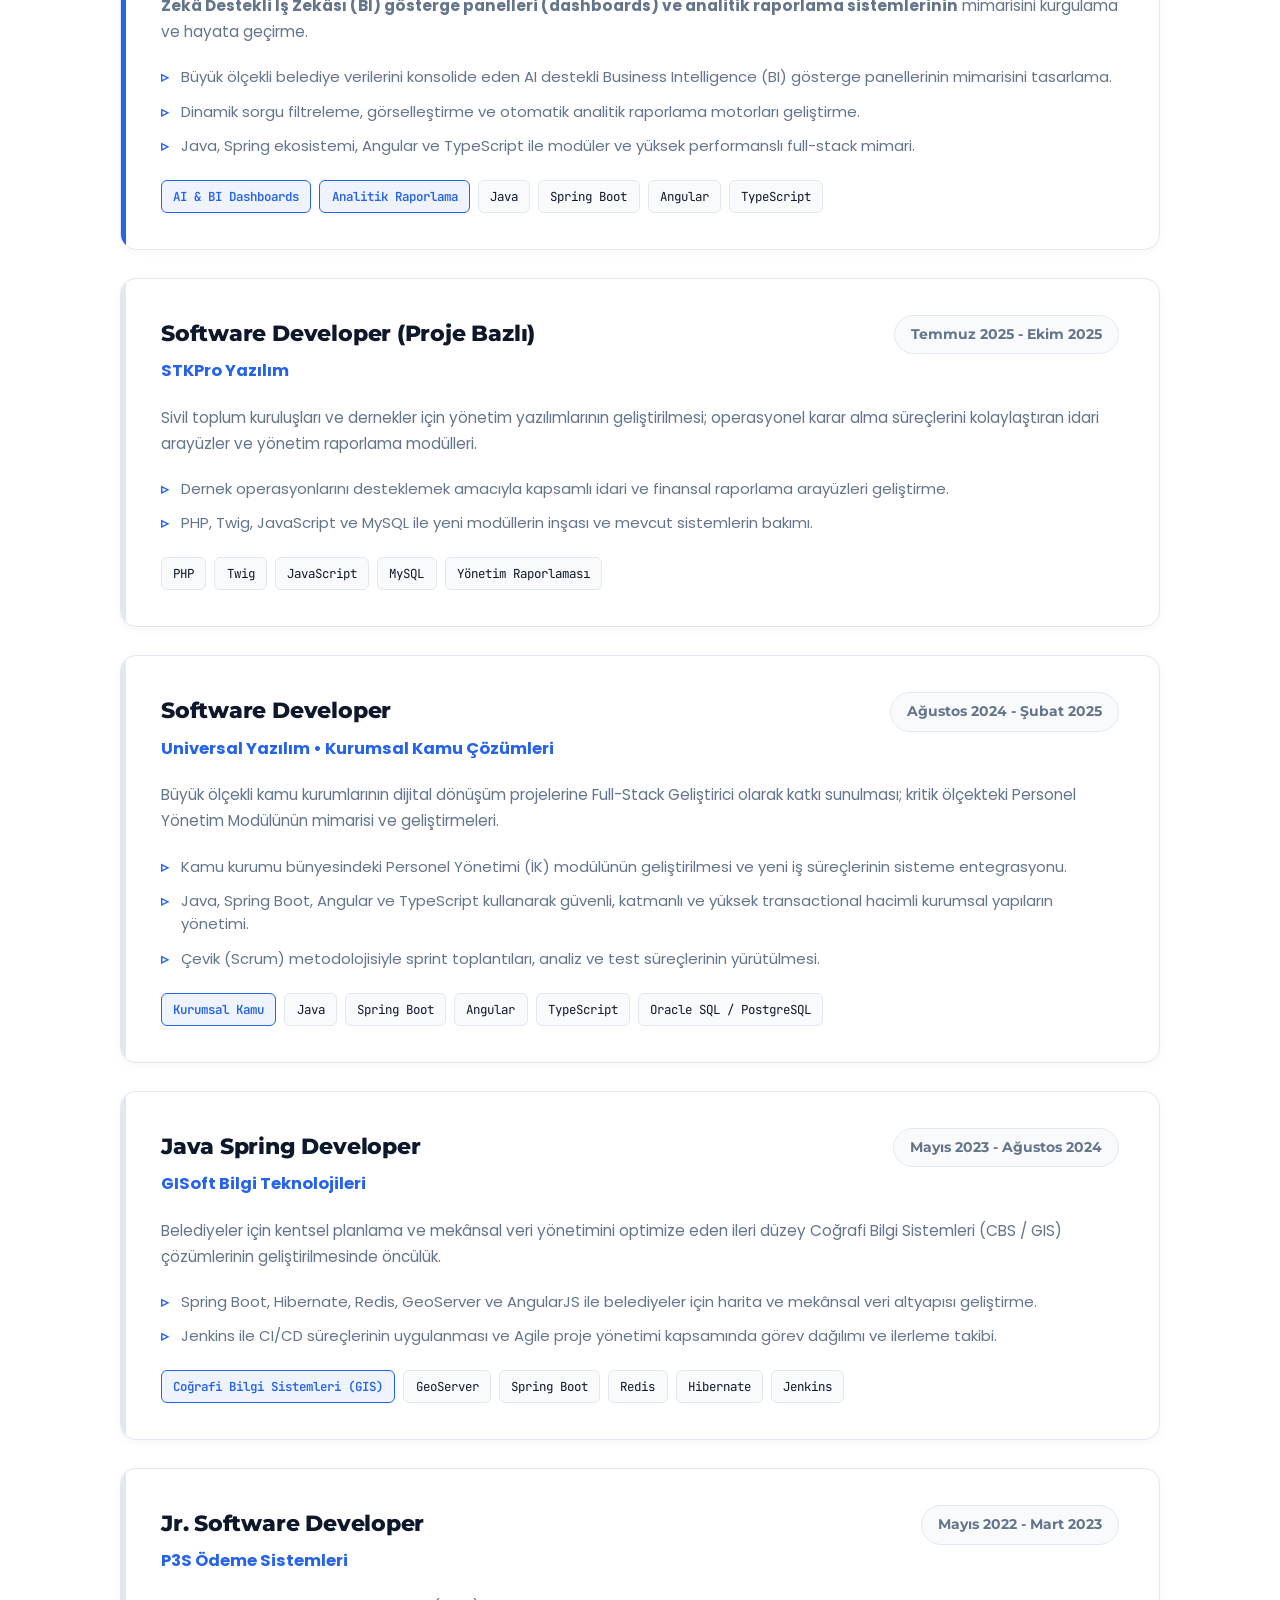
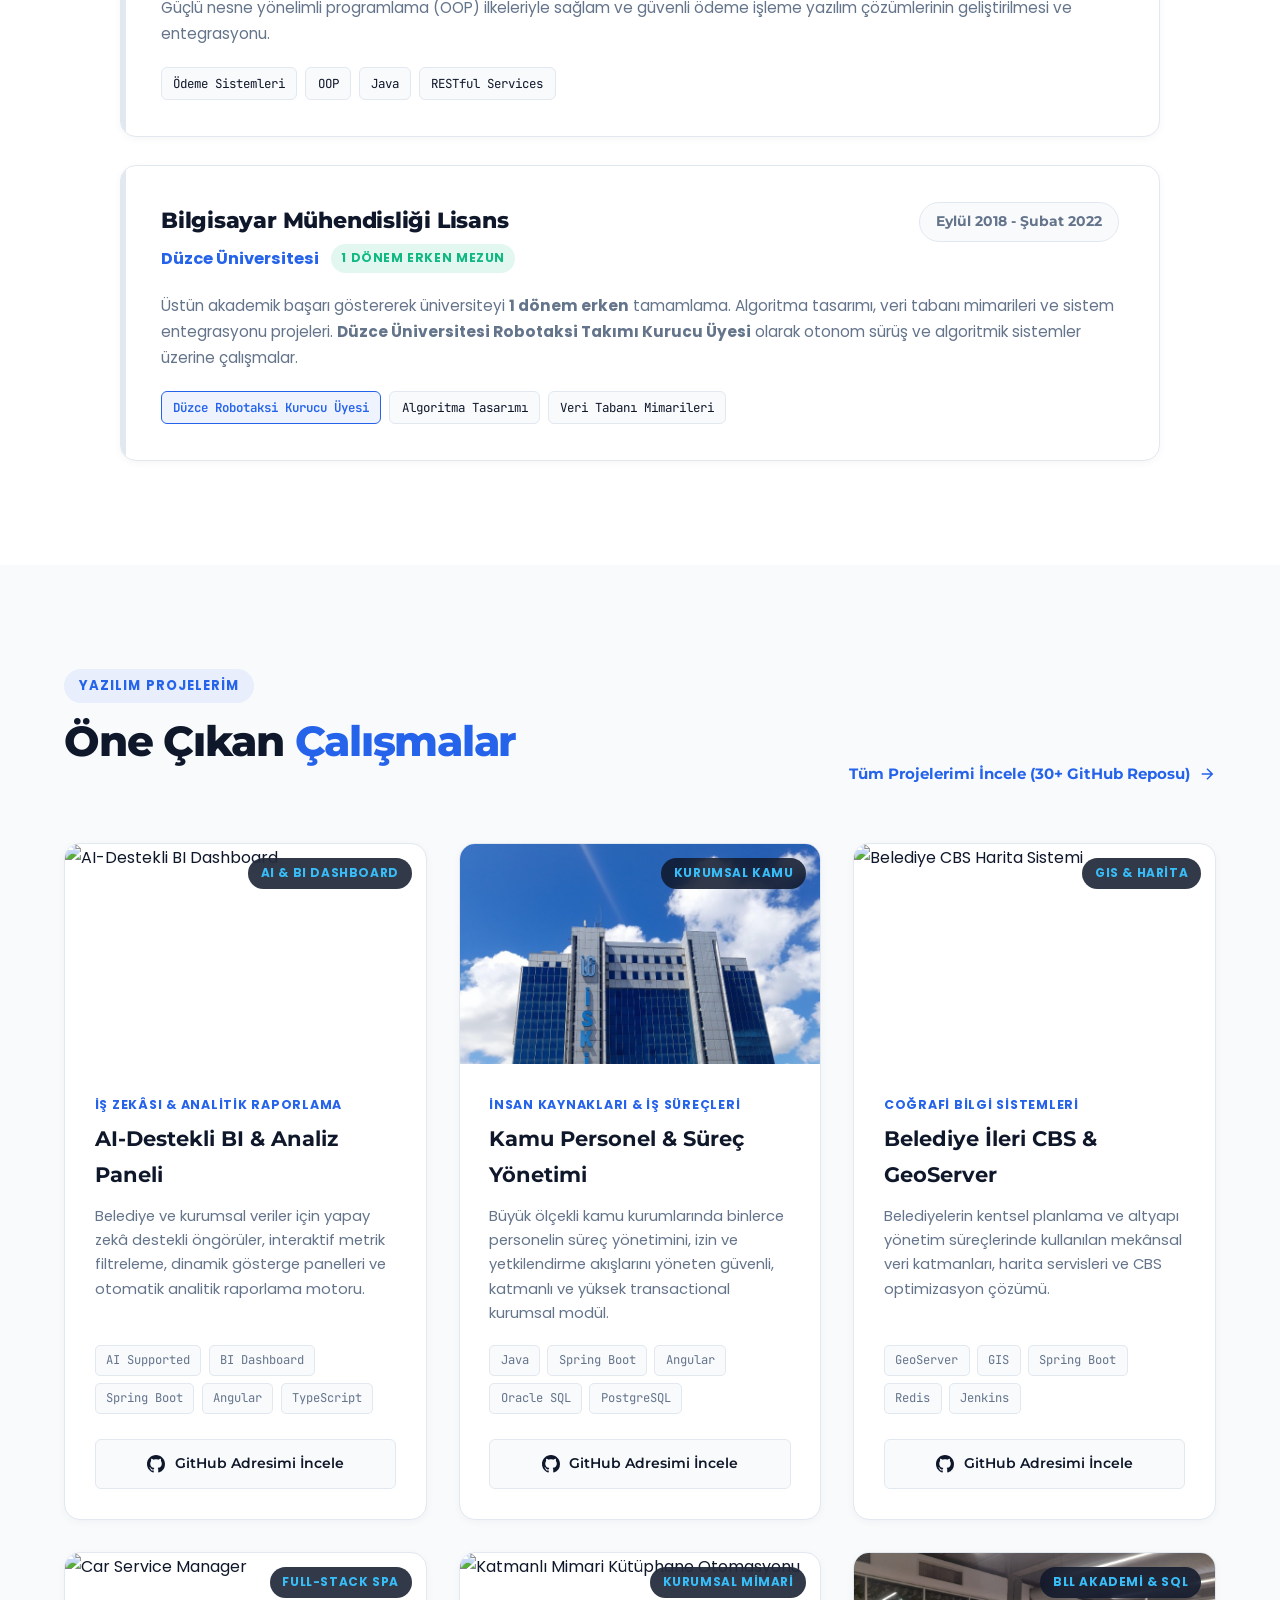
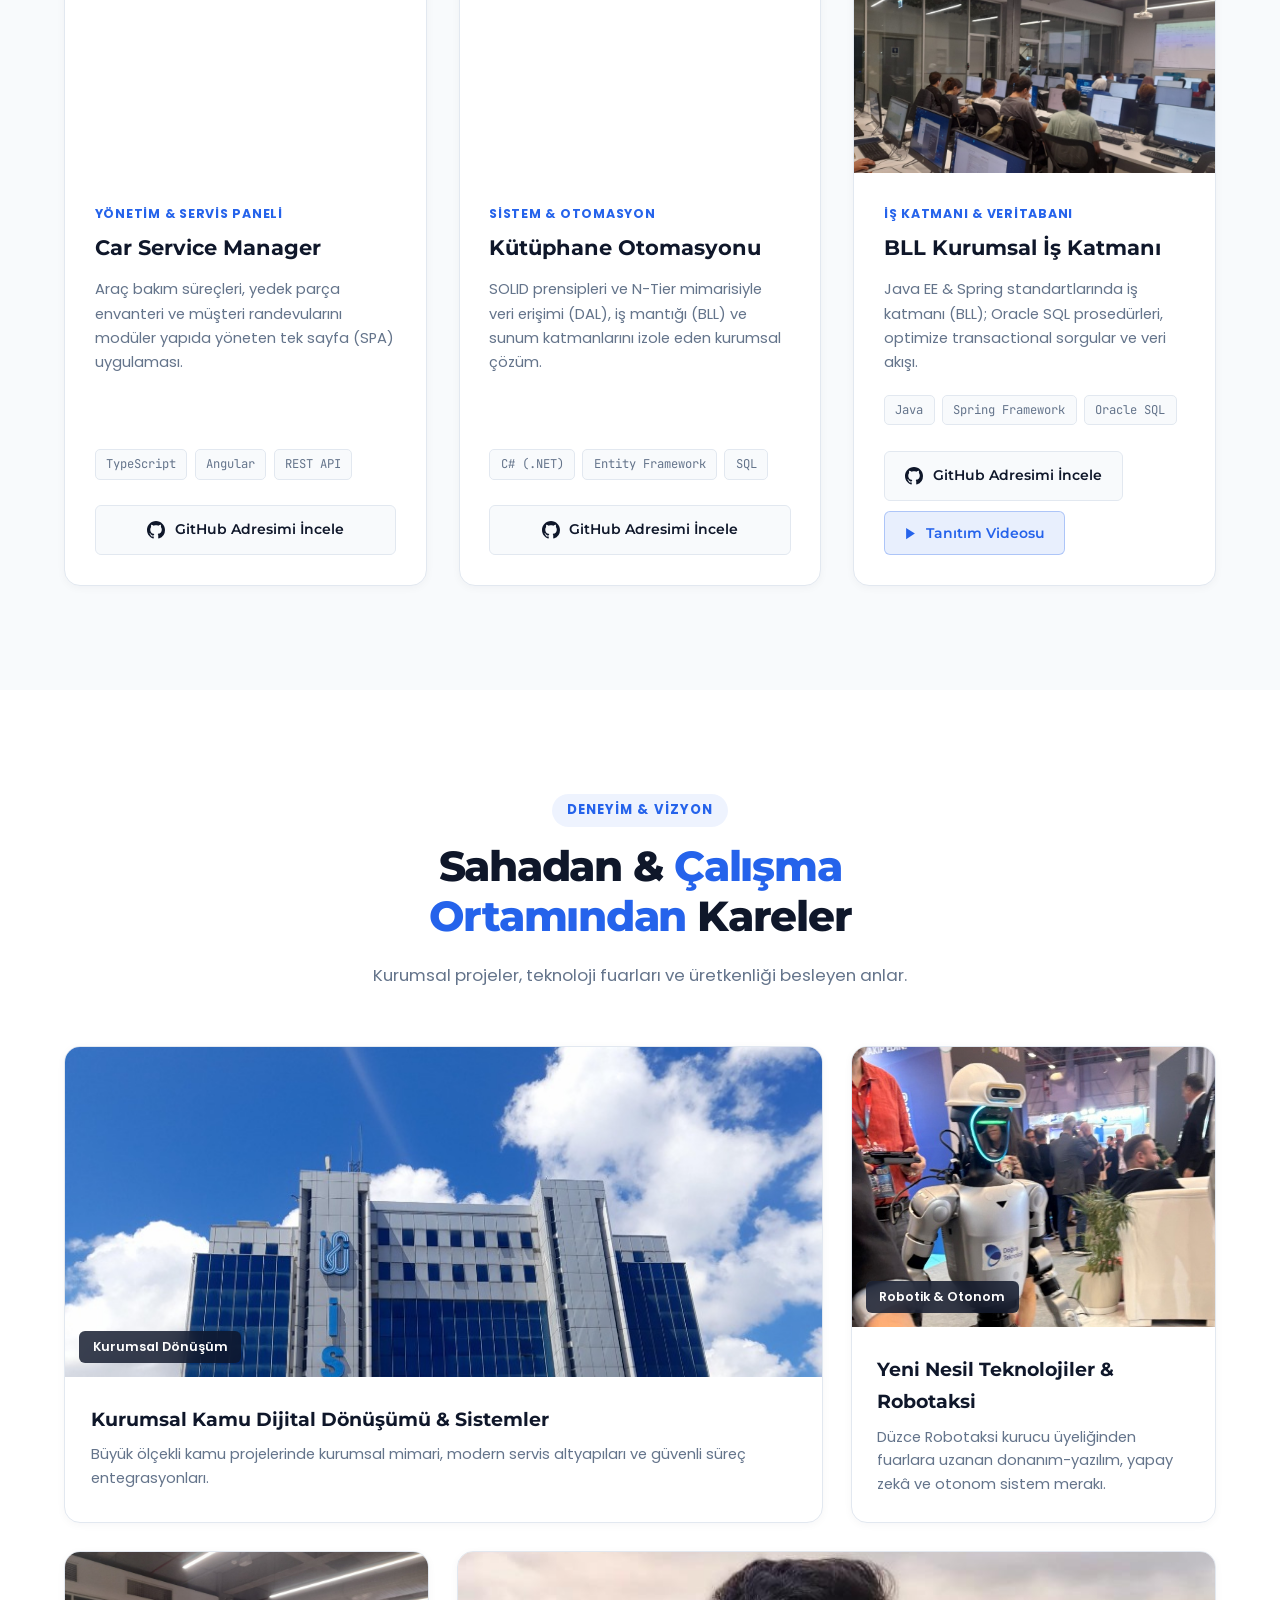
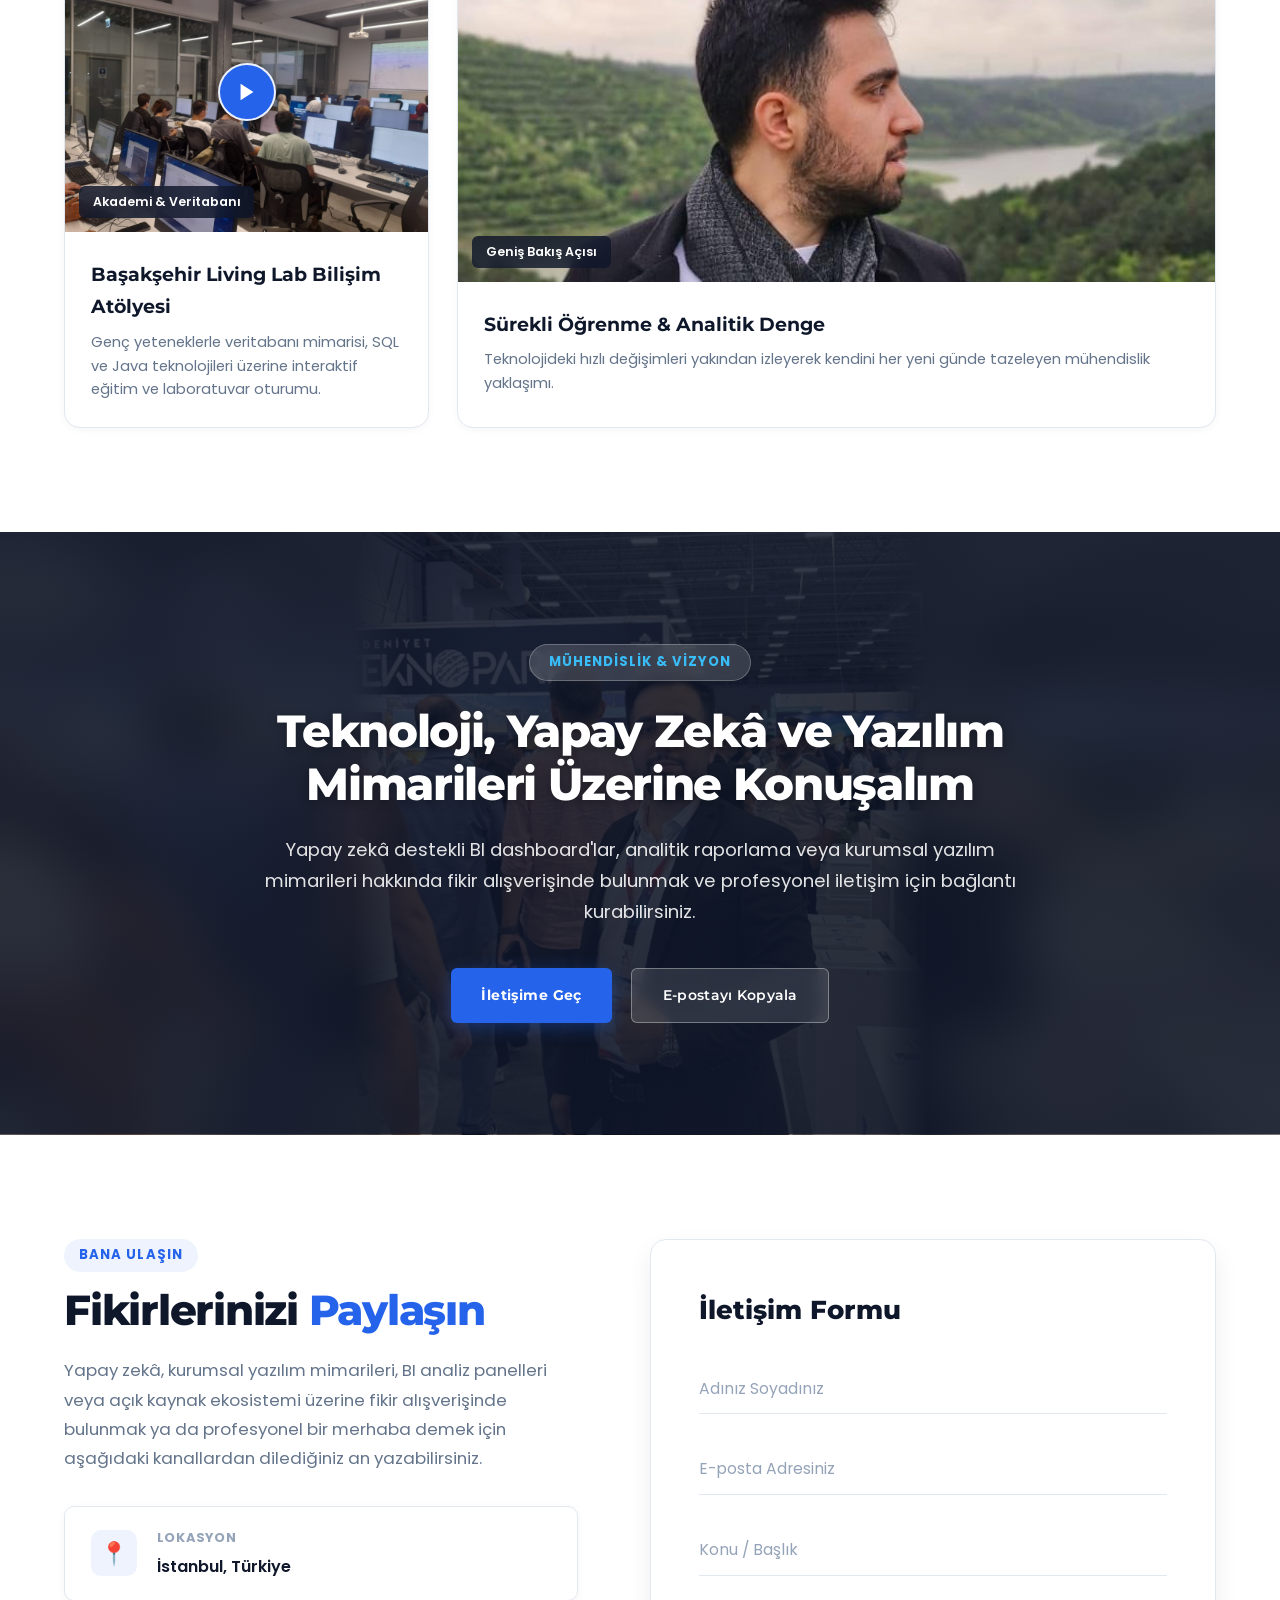
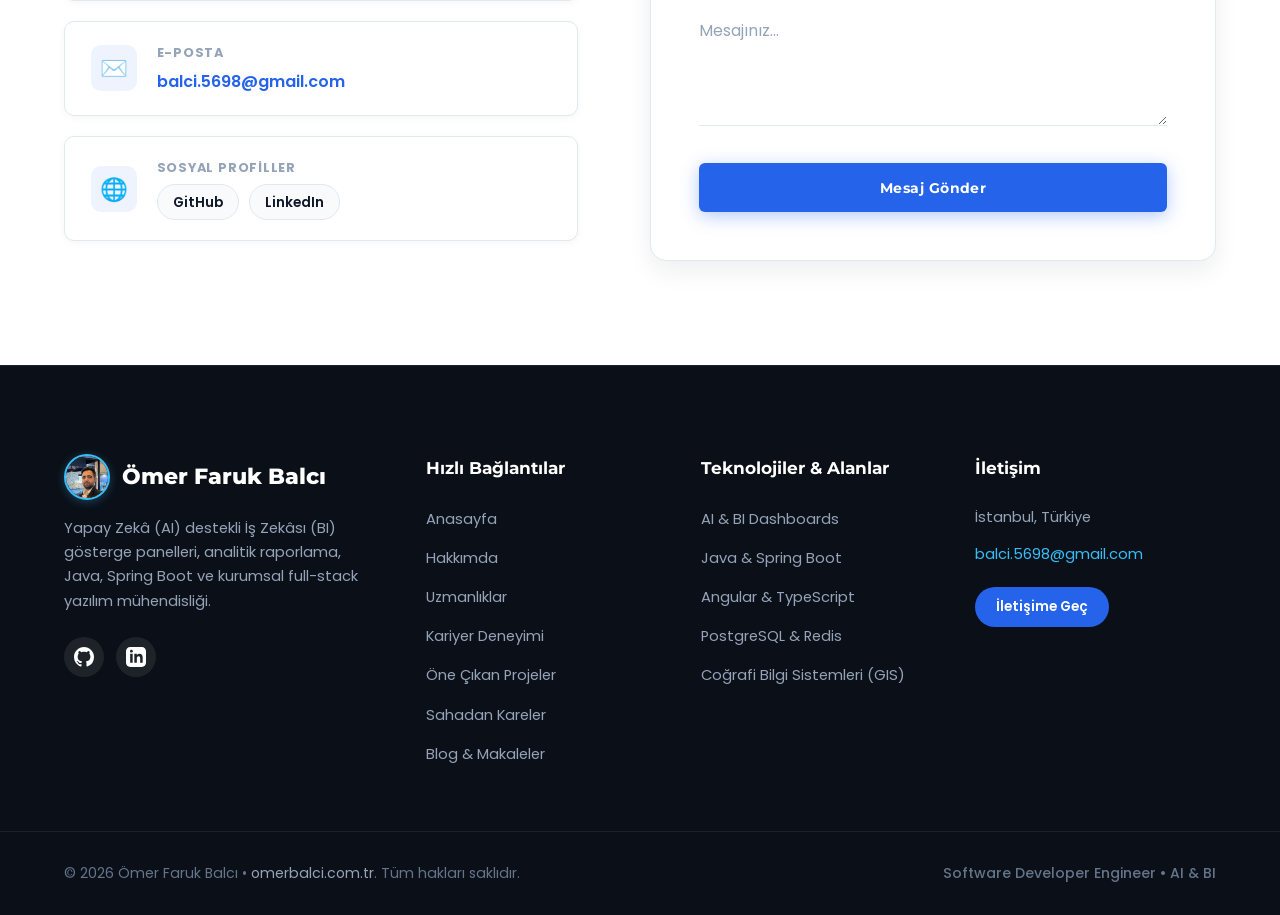
==== commit 1e6e7d78: "fix: ISKI kurumsal ismi tum metinlerden ve dosya adlarindan kaldirilarak Kamu/Kurumsal Kamu ifadeler" ====
--- a/index.html
+++ b/index.html
@@ -91,11 +91,11 @@
         </div>
 
         <!-- Slide 2: Kurumsal Kamu & Dijital Dönüşüm -->
-        <div class="swiper-slide hero-slide" style="background-image: linear-gradient(rgba(15, 23, 42, 0.72), rgba(15, 23, 42, 0.82)), url('assets/images/iski-building.jpg');">
+        <div class="swiper-slide hero-slide" style="background-image: linear-gradient(rgba(15, 23, 42, 0.72), rgba(15, 23, 42, 0.82)), url('assets/images/kamu-building.jpg');">
           <div class="dilbeste-container h-100">
             <div class="slide-content-center">
               <span class="slide-tag">Kurumsal Kamu & Dijital Dönüşüm</span>
-              <h1 class="slide-title">İSKİ & Belediyeler İçin Yüksek Ölçekli Sistemler</h1>
+              <h1 class="slide-title">Kamu Kurumları & Belediyeler İçin Yüksek Ölçekli Sistemler</h1>
               <p class="slide-desc">Universal Yazılım ve Triodx bünyesinde Java, Spring Boot, Angular ve PostgreSQL/Oracle ile kritik ölçekli personel ve süreç yönetimi modülleri.</p>
               <div class="slide-buttons">
                 <a href="#projects-section" class="btn-theme-primary">Projeleri İncele</a>
@@ -295,7 +295,7 @@
           <span class="section-pill-tag">Hakkımda & Vizyon</span>
           <h2 class="section-big-title">Veriyi değere dönüştüren, <span class="highlight-accent">Yapay Zekâ ve BI odaklı</span> mühendislik.</h2>
           <p class="section-paragraph">
-            Merhaba, ben <strong>Ömer Faruk Balcı</strong>. Düzce Üniversitesi Bilgisayar Mühendisliği bölümünden üstün başarı göstererek <strong>1 dönem erken</strong> mezun oldum. Kariyerim boyunca <strong>Triodx Yazılım</strong> bünyesinde belediyeler için <em>Yapay Zekâ (AI) Destekli İş Zekâsı (BI) dashboard ve dinamik analitik raporlama</em> uygulamalarının mimarisini kurgulamaktan, <strong>Universal Yazılım</strong> ile İSKİ projesinde kurumsal full-stack modüller geliştirmeye ve <strong>GISoft</strong>'ta Coğrafi Bilgi Sistemleri (CBS/GIS) optimize etmeye kadar geniş bir yelpazede kritik sorumluluklar üstlendim.
+            Merhaba, ben <strong>Ömer Faruk Balcı</strong>. Düzce Üniversitesi Bilgisayar Mühendisliği bölümünden üstün başarı göstererek <strong>1 dönem erken</strong> mezun oldum. Kariyerim boyunca <strong>Triodx Yazılım</strong> bünyesinde belediyeler için <em>Yapay Zekâ (AI) Destekli İş Zekâsı (BI) dashboard ve dinamik analitik raporlama</em> uygulamalarının mimarisini kurgulamaktan, <strong>Universal Yazılım</strong> ile büyük ölçekli kamu projelerinde kurumsal full-stack modüller geliştirmeye ve <strong>GISoft</strong>'ta Coğrafi Bilgi Sistemleri (CBS/GIS) optimize etmeye kadar geniş bir yelpazede kritik sorumluluklar üstlendim.
           </p>
 
           <ul class="litho-checklist">
@@ -485,21 +485,21 @@
             <div class="exp-role-wrap">
               <h3 class="exp-role-title">Software Developer</h3>
               <div class="exp-company-row">
-                <span class="exp-company-name">Universal Yazılım • İSKİ Projesi</span>
+                <span class="exp-company-name">Universal Yazılım • Kurumsal Kamu Çözümleri</span>
               </div>
             </div>
             <span class="exp-date-pill">Ağustos 2024 - Şubat 2025</span>
           </div>
           <p class="exp-description">
-            İstanbul Su ve Kanalizasyon İdaresi (İSKİ) kurumsal dijital dönüşüm projesine Full-Stack Geliştirici olarak katkı sunulması; kritik ölçekteki Personel Yönetim Modülünün mimarisi ve geliştirmeleri.
+            Büyük ölçekli kamu kurumlarının dijital dönüşüm projelerine Full-Stack Geliştirici olarak katkı sunulması; kritik ölçekteki Personel Yönetim Modülünün mimarisi ve geliştirmeleri.
           </p>
           <ul class="exp-bullets">
-            <li class="exp-bullet-item">İSKİ bünyesindeki Personel Yönetimi (İK) modülünün geliştirilmesi ve yeni iş süreçlerinin sisteme entegrasyonu.</li>
+            <li class="exp-bullet-item">Kamu kurumu bünyesindeki Personel Yönetimi (İK) modülünün geliştirilmesi ve yeni iş süreçlerinin sisteme entegrasyonu.</li>
             <li class="exp-bullet-item">Java, Spring Boot, Angular ve TypeScript kullanarak güvenli, katmanlı ve yüksek transactional hacimli kurumsal yapıların yönetimi.</li>
             <li class="exp-bullet-item">Çevik (Scrum) metodolojisiyle sprint toplantıları, analiz ve test süreçlerinin yürütülmesi.</li>
           </ul>
           <div class="exp-skills-row">
-            <span class="exp-skill-tag highlight">İSKİ Projesi</span>
+            <span class="exp-skill-tag highlight">Kurumsal Kamu</span>
             <span class="exp-skill-tag">Java</span>
             <span class="exp-skill-tag">Spring Boot</span>
             <span class="exp-skill-tag">Angular</span>
@@ -625,16 +625,16 @@
           </div>
         </div>
 
-        <!-- Project 2: İSKİ Personel & Süreç Modülü -->
+        <!-- Project 2: Kurumsal Kamu Personel & Süreç Modülü -->
         <div class="project-box-card">
           <div class="project-img-wrap">
-            <img src="assets/images/iski-building.jpg" alt="İSKİ Kurumsal Çözümleri">
+            <img src="assets/images/kamu-building.jpg" alt="Kurumsal Kamu Çözümleri">
             <span class="card-float-badge">Kurumsal Kamu</span>
           </div>
           <div class="project-card-body">
             <span class="project-category-text">İnsan Kaynakları & İş Süreçleri</span>
-            <h3 class="project-title-text">İSKİ Personel Yönetimi</h3>
-            <p class="project-desc-text">İSKİ bünyesinde binlerce personelin süreç yönetimini, izin ve yetkilendirme akışlarını yöneten güvenli, katmanlı ve yüksek transactional kurumsal modül.</p>
+            <h3 class="project-title-text">Kamu Personel & Süreç Yönetimi</h3>
+            <p class="project-desc-text">Büyük ölçekli kamu kurumlarında binlerce personelin süreç yönetimini, izin ve yetkilendirme akışlarını yöneten güvenli, katmanlı ve yüksek transactional kurumsal modül.</p>
             <div class="project-pill-tags">
               <span>Java</span>
               <span>Spring Boot</span>
@@ -759,14 +759,14 @@
       </div>
 
       <div class="moments-cards-grid">
-        <!-- Moment 1: İSKİ Genel Müdürlük -->
+        <!-- Moment 1: Kurumsal Kamu Yerleşkesi -->
         <div class="moment-box-card moment-card-wide">
           <div class="moment-photo-box">
-            <img src="assets/images/iski-building.jpg" alt="İSKİ Genel Müdürlük Yerleşkesi">
+            <img src="assets/images/kamu-building.jpg" alt="Kurumsal Kamu Yerleşkesi">
             <span class="moment-tag-badge">Kurumsal Dönüşüm</span>
           </div>
           <div class="moment-body">
-            <h4>İSKİ Dijital Dönüşüm & Kurumsal Sistemler</h4>
+            <h4>Kurumsal Kamu Dijital Dönüşümü & Sistemler</h4>
             <p>Büyük ölçekli kamu projelerinde kurumsal mimari, modern servis altyapıları ve güvenli süreç entegrasyonları.</p>
           </div>
         </div>
--- a/style.css
+++ b/style.css
@@ -169,6 +169,7 @@
   height: 44px;
   border-radius: 50%;
   object-fit: cover;
+  background-color: #ffffff;
   border: 2px solid var(--accent);
   box-shadow: 0 2px 8px rgba(37, 99, 235, 0.2);
   transition: transform 0.3s ease, border-color 0.3s ease, box-shadow 0.3s ease;
@@ -465,8 +466,12 @@
   align-items: center;
 }
 
-.hero-slide[style*="iski-building"] {
+.hero-slide[style*="kamu-building"] {
   background-position: center 38%;
+}
+
+.hero-slide[style*="omer-teknopark"] {
+  background-position: 55% 20%;
 }
 
 .slide-content-center {
@@ -1056,7 +1061,7 @@
   transition: transform 0.5s ease;
 }
 
-.project-img-wrap img[src*="iski-building"] {
+.project-img-wrap img[src*="kamu-building"] {
   object-position: center 38%;
 }
 
@@ -1235,7 +1240,7 @@
   object-position: center top;
 }
 
-.moment-photo-box img[src*="iski-building"] {
+.moment-photo-box img[src*="kamu-building"] {
   object-position: center 38%;
 }
 
@@ -1528,6 +1533,7 @@
   height: 46px;
   border-radius: 50%;
   object-fit: cover;
+  background-color: #ffffff;
   border: 2px solid #38bdf8;
   box-shadow: 0 2px 10px rgba(56, 189, 248, 0.3);
   transition: transform 0.3s ease;
@@ -2161,11 +2167,88 @@
   }
 
   .main-hero-swiper {
-    height: 580px;
+    height: 640px;
+  }
+
+  .hero-slide {
+    display: flex;
+    align-items: stretch;
+  }
+
+  .hero-slide .dilbeste-container {
+    height: 100%;
+    display: flex;
+    flex-direction: column;
+    justify-content: flex-end;
+  }
+
+  .hero-slide[style*="omer-teknopark"] {
+    background-image: linear-gradient(to bottom, rgba(15, 23, 42, 0.05) 0%, rgba(15, 23, 42, 0.2) 35%, rgba(15, 23, 42, 0.85) 65%, rgba(15, 23, 42, 0.98) 100%), url('assets/images/omer-teknopark.jpg') !important;
+    background-position: 54% 8% !important;
+  }
+
+  .hero-slide[style*="kamu-building"] {
+    background-image: linear-gradient(to bottom, rgba(15, 23, 42, 0.1) 0%, rgba(15, 23, 42, 0.3) 35%, rgba(15, 23, 42, 0.85) 65%, rgba(15, 23, 42, 0.98) 100%), url('assets/images/kamu-building.jpg') !important;
+    background-position: center 25% !important;
+  }
+
+  .hero-slide[style*="workspace-nature"] {
+    background-image: linear-gradient(to bottom, rgba(15, 23, 42, 0.1) 0%, rgba(15, 23, 42, 0.3) 35%, rgba(15, 23, 42, 0.85) 65%, rgba(15, 23, 42, 0.98) 100%), url('assets/images/workspace-nature.jpg') !important;
+  }
+
+  .slide-content-center {
+    padding: 0 0 3.2rem 0;
+    margin-top: auto;
+  }
+
+  .slide-tag {
+    font-size: 0.68rem;
+    padding: 0.3rem 0.7rem;
+    margin-bottom: 0.4rem;
   }
 
   .slide-title {
-    font-size: 2.1rem;
+    font-size: 1.45rem;
+    line-height: 1.25;
+    margin-bottom: 0.5rem;
+  }
+
+  .slide-desc {
+    font-size: 0.84rem;
+    line-height: 1.45;
+    margin-bottom: 1rem;
+    display: -webkit-box;
+    -webkit-line-clamp: 2;
+    -webkit-box-orient: vertical;
+    overflow: hidden;
+  }
+
+  .slide-buttons {
+    display: flex;
+    flex-direction: row;
+    gap: 0.6rem;
+    width: 100%;
+  }
+
+  .slide-buttons .btn-theme-primary,
+  .slide-buttons .btn-theme-outline {
+    flex: 1 1 0;
+    text-align: center;
+    padding: 0.7rem 0.5rem;
+    font-size: 0.82rem;
+    white-space: nowrap;
+    justify-content: center;
+    border-radius: var(--radius-sm);
+  }
+
+  /* Hide huge swiper navigation arrows on mobile to prevent blocking face/text */
+  .hero-swiper-prev,
+  .hero-swiper-next {
+    display: none !important;
+  }
+
+  .hero-swiper-pagination {
+    bottom: 10px !important;
   }
 
   .section-big-title {
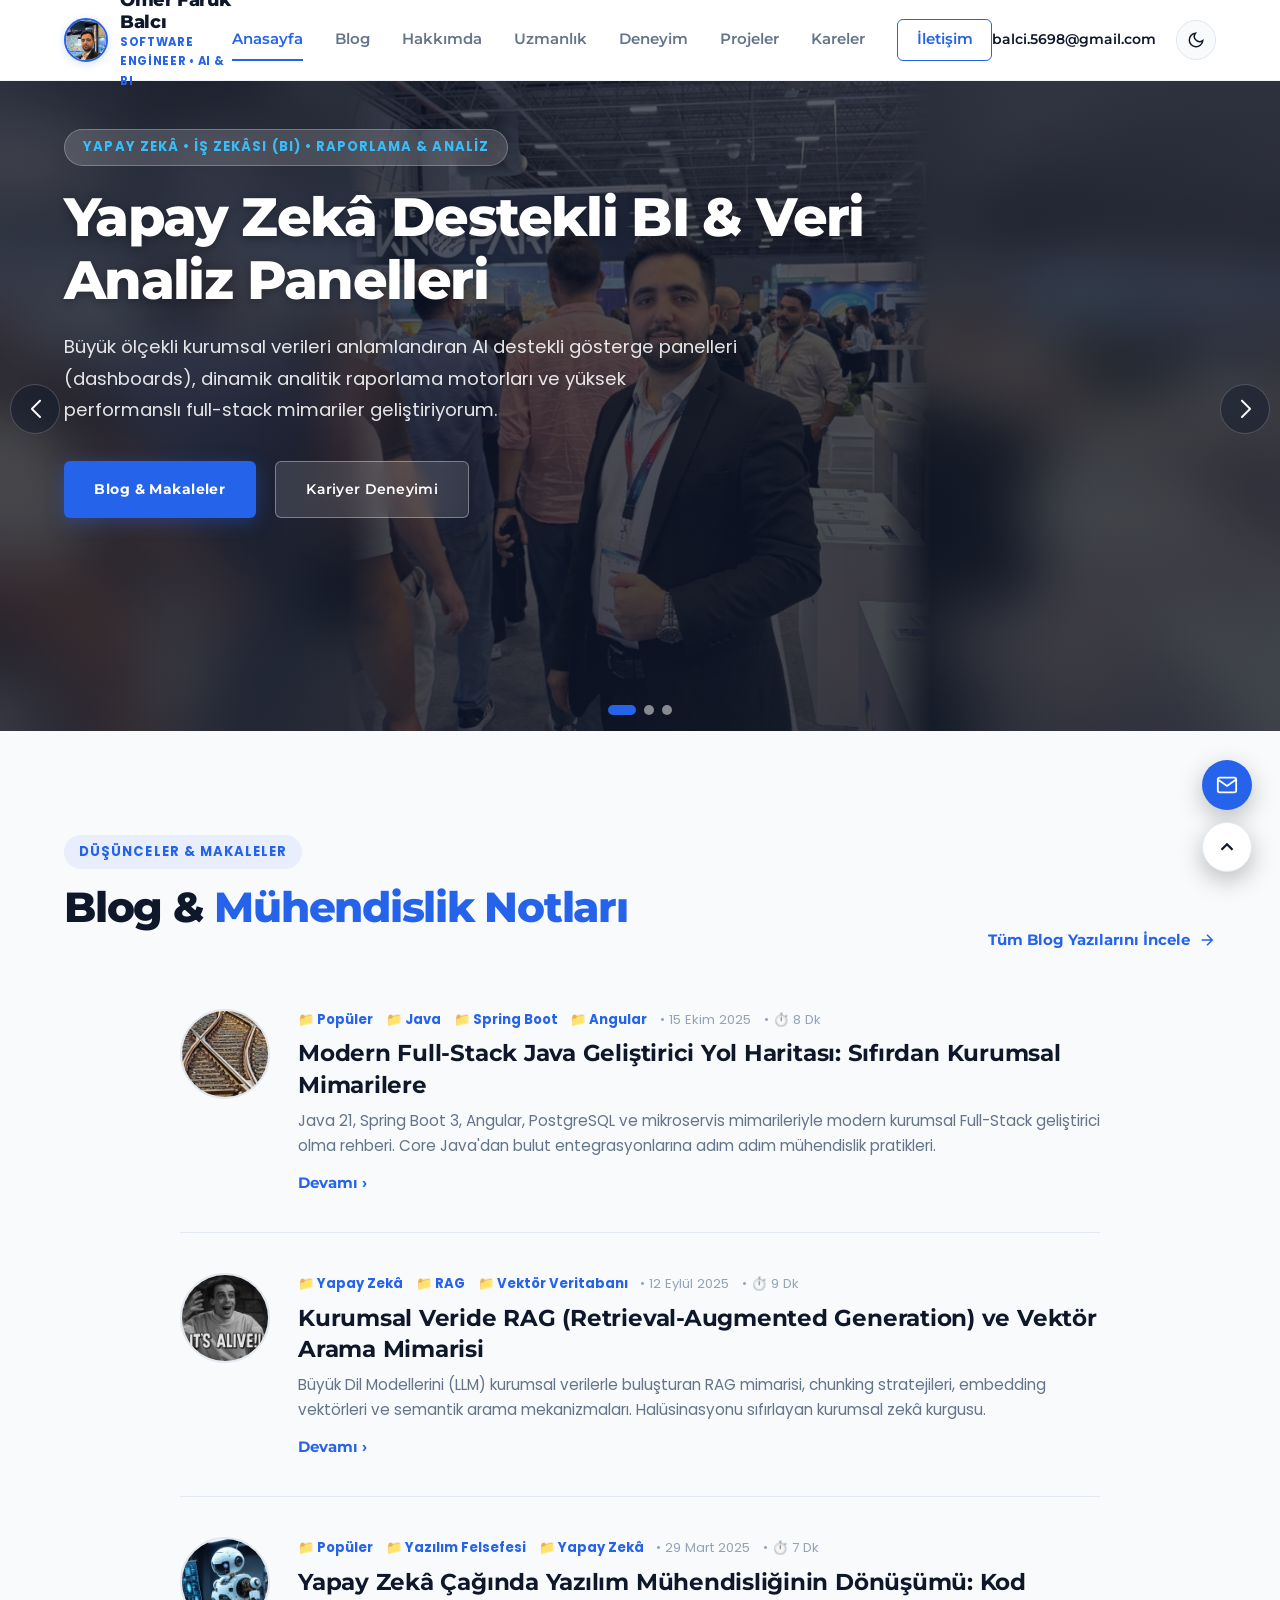
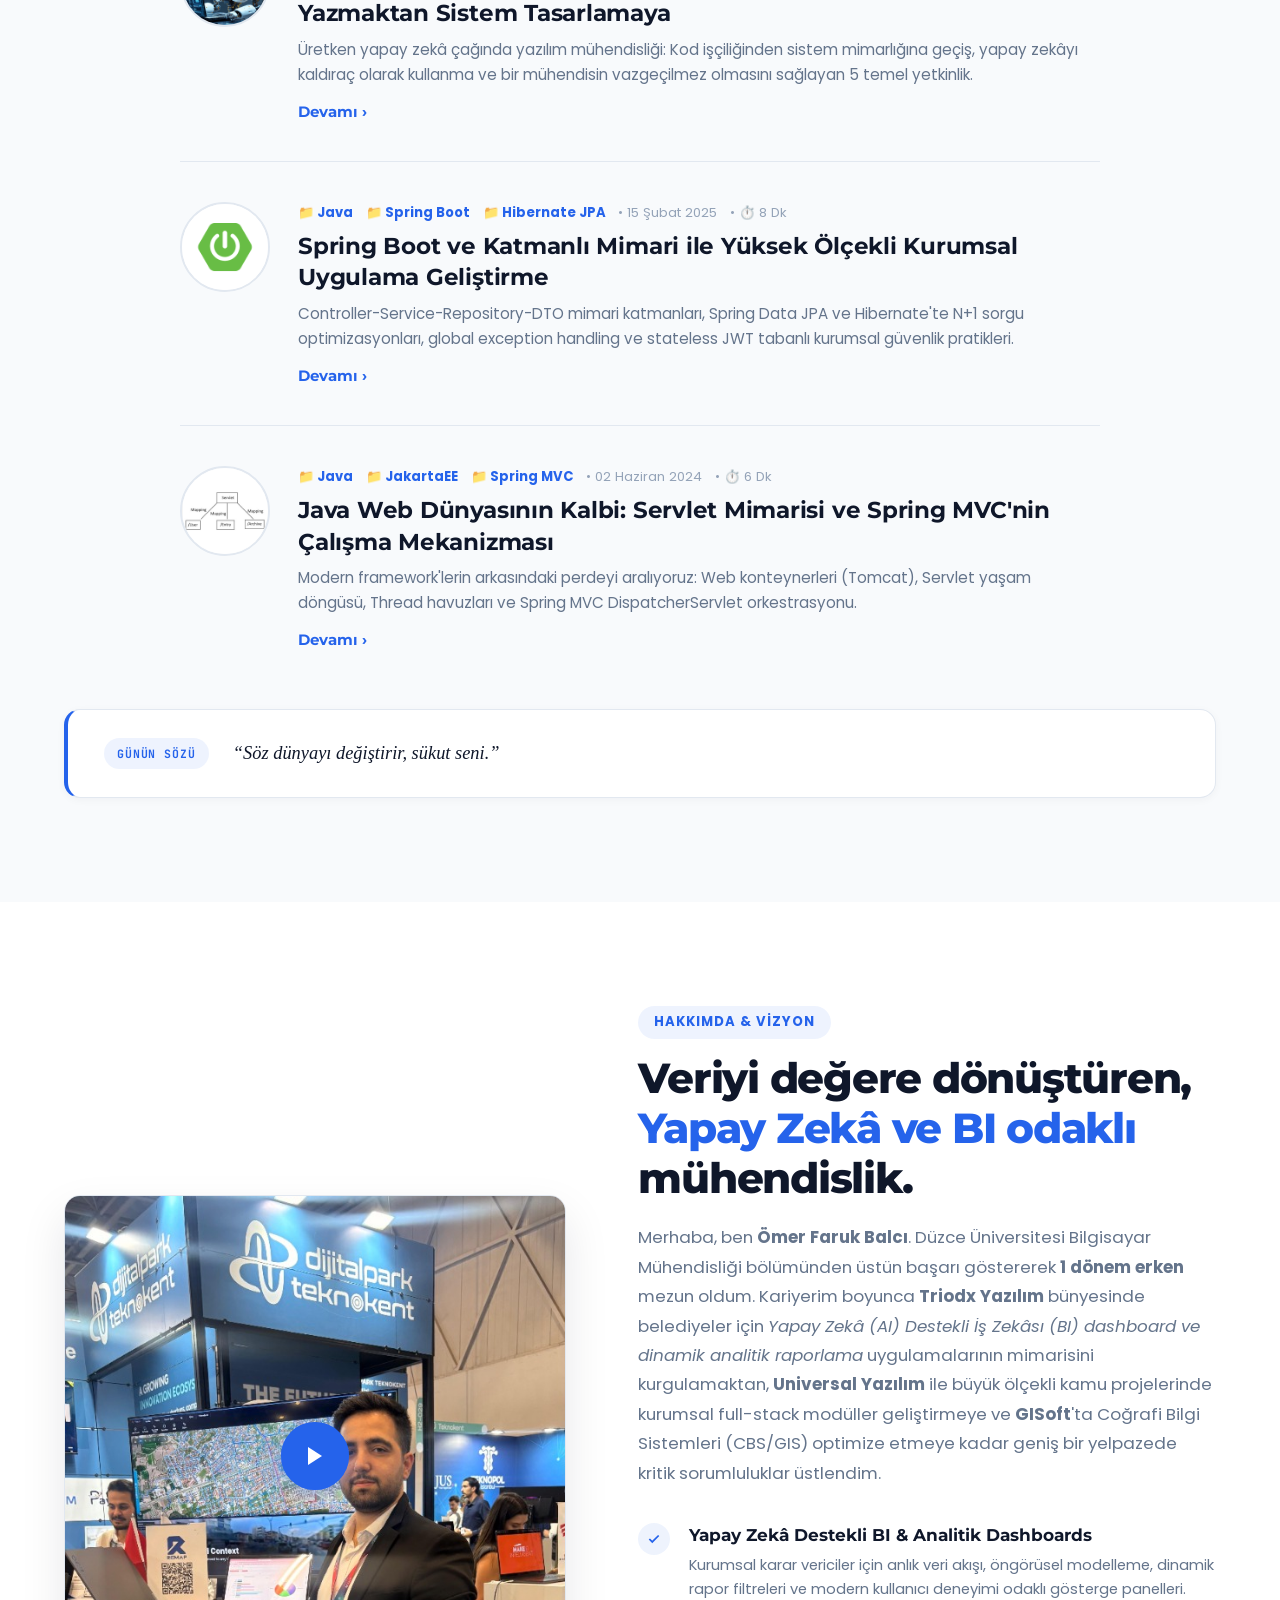
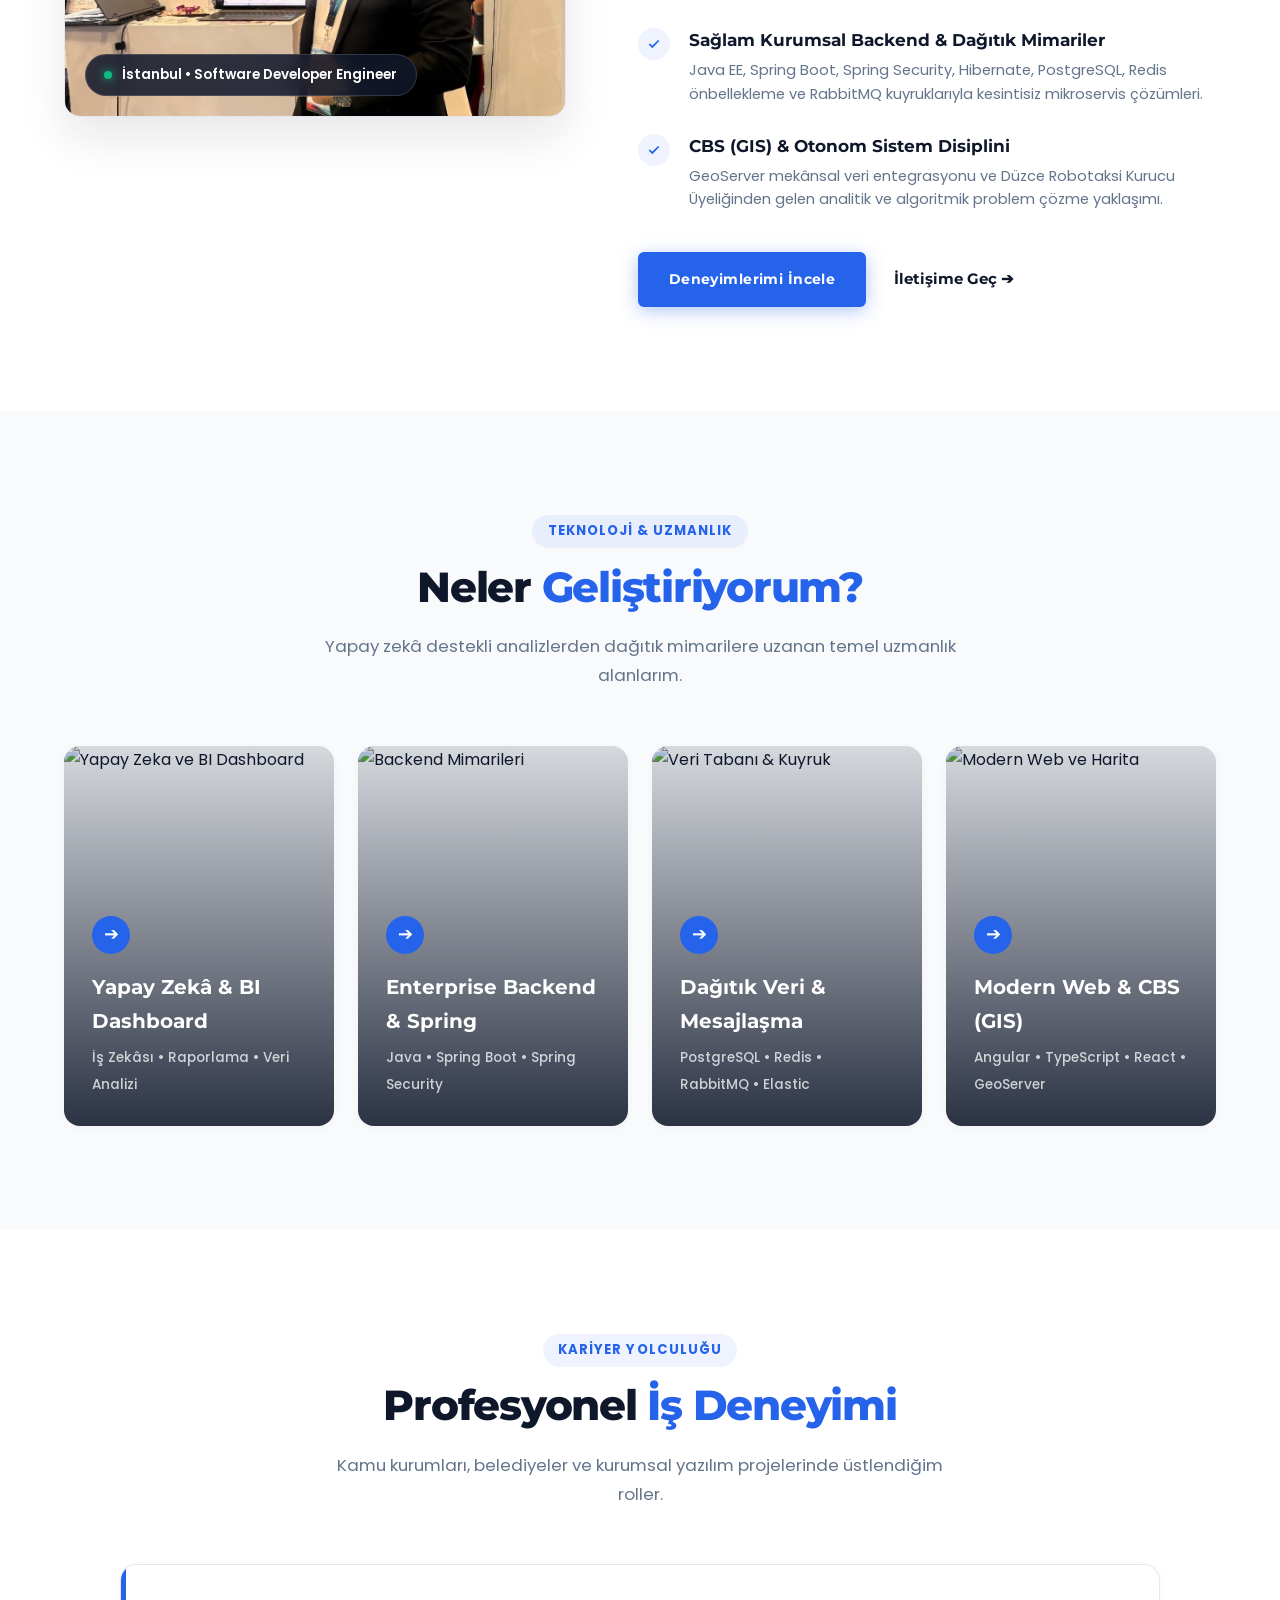
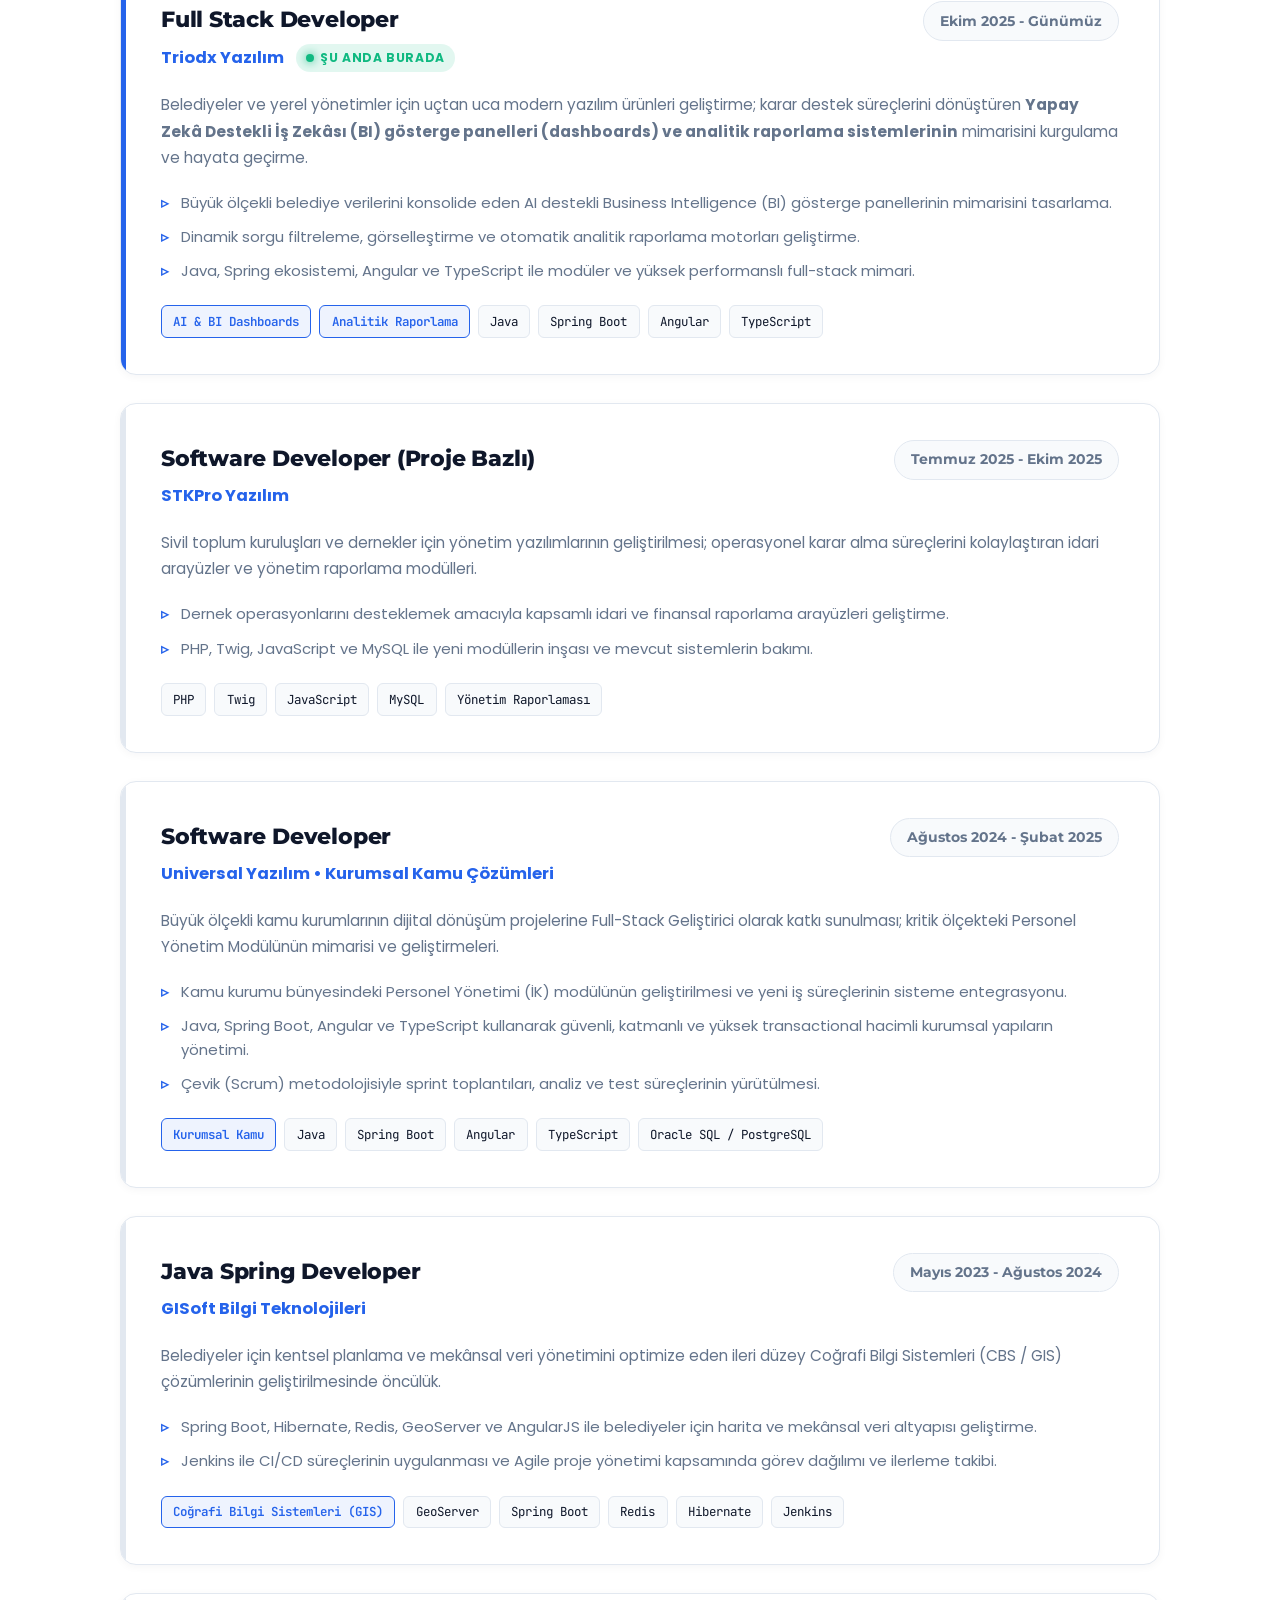
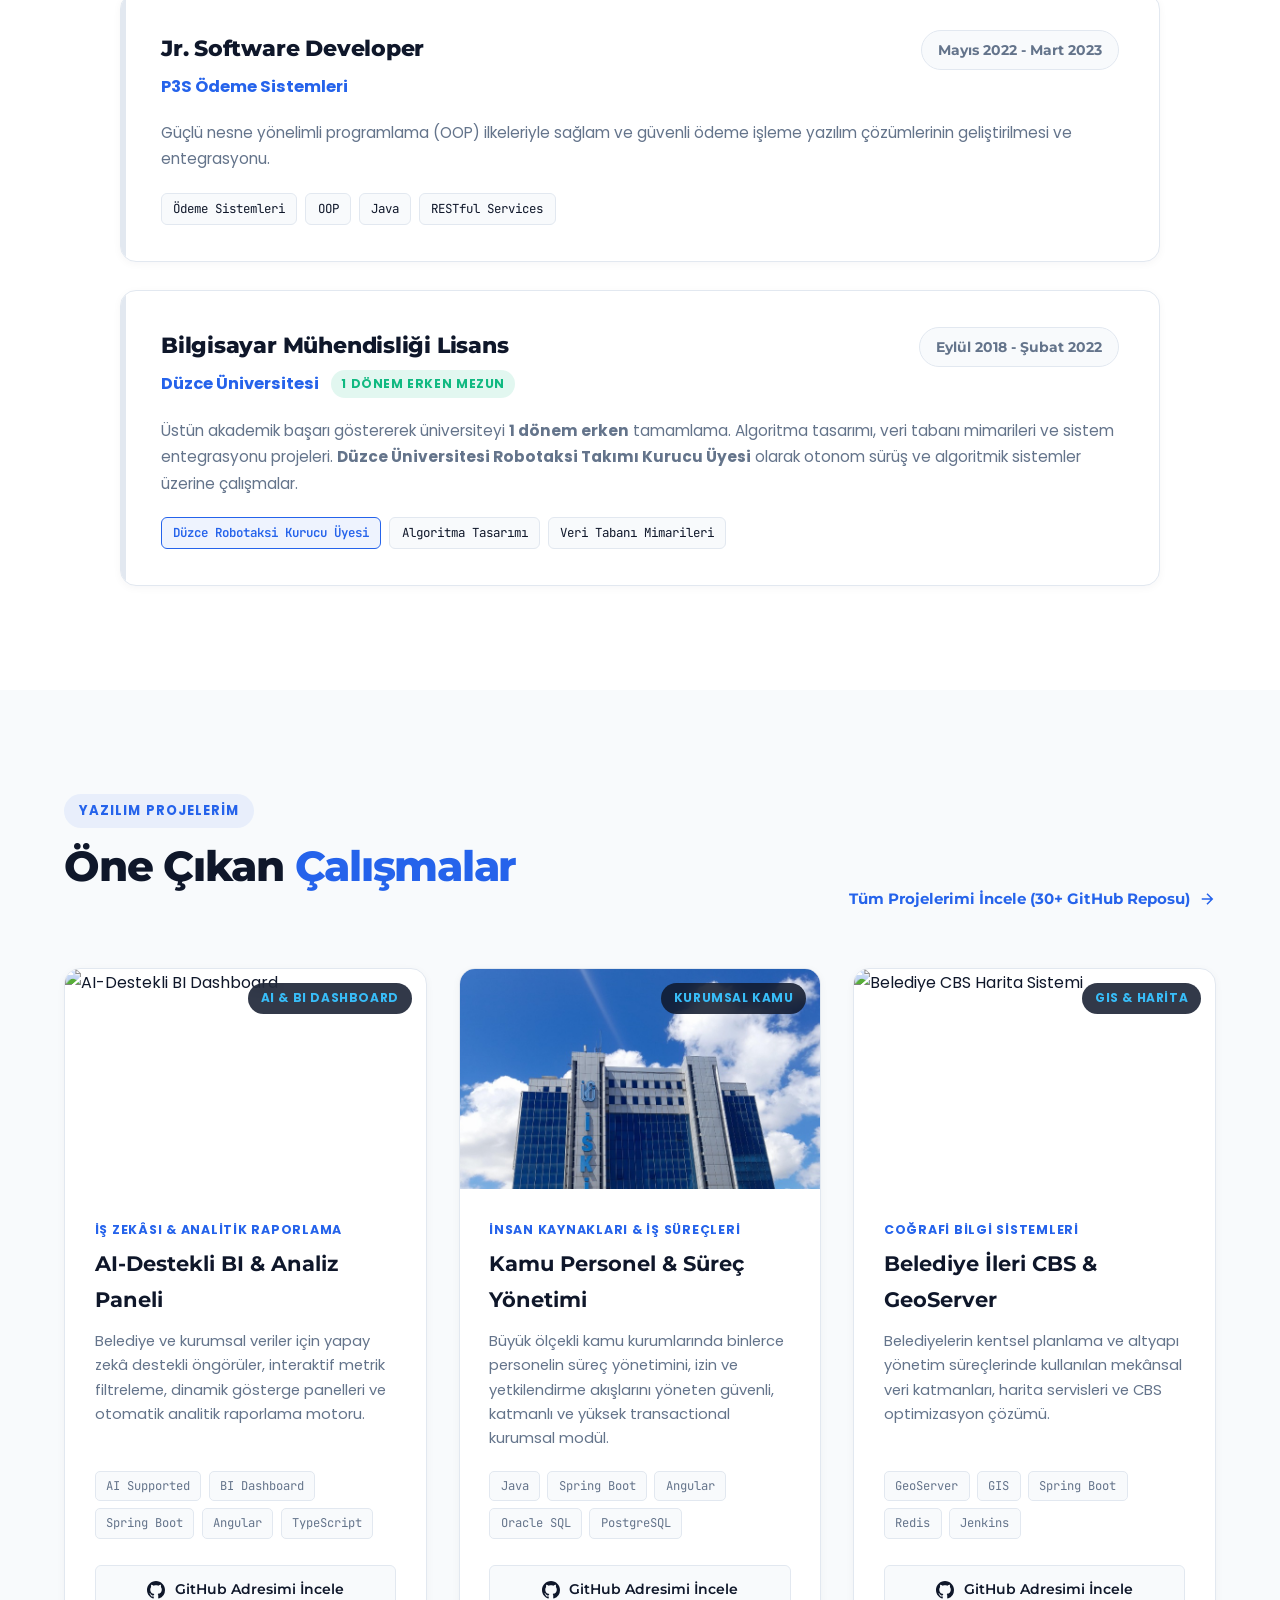
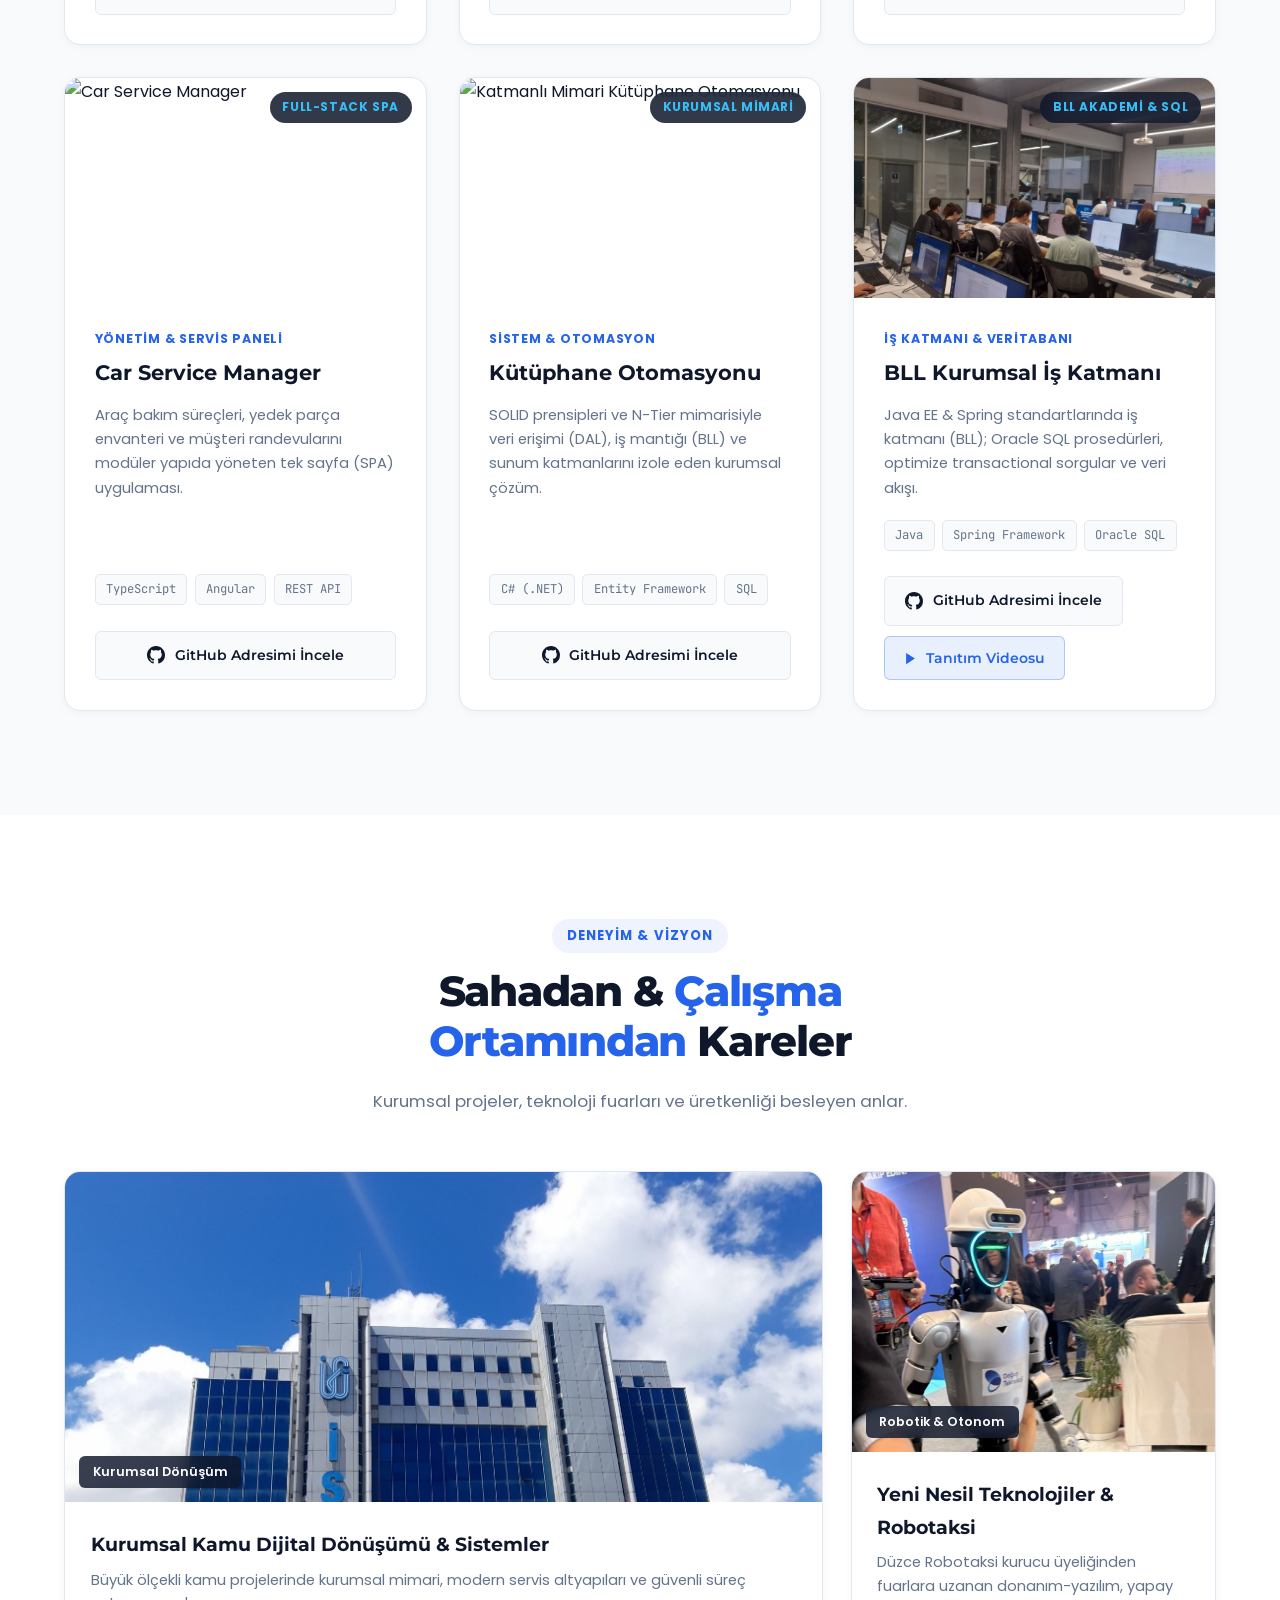
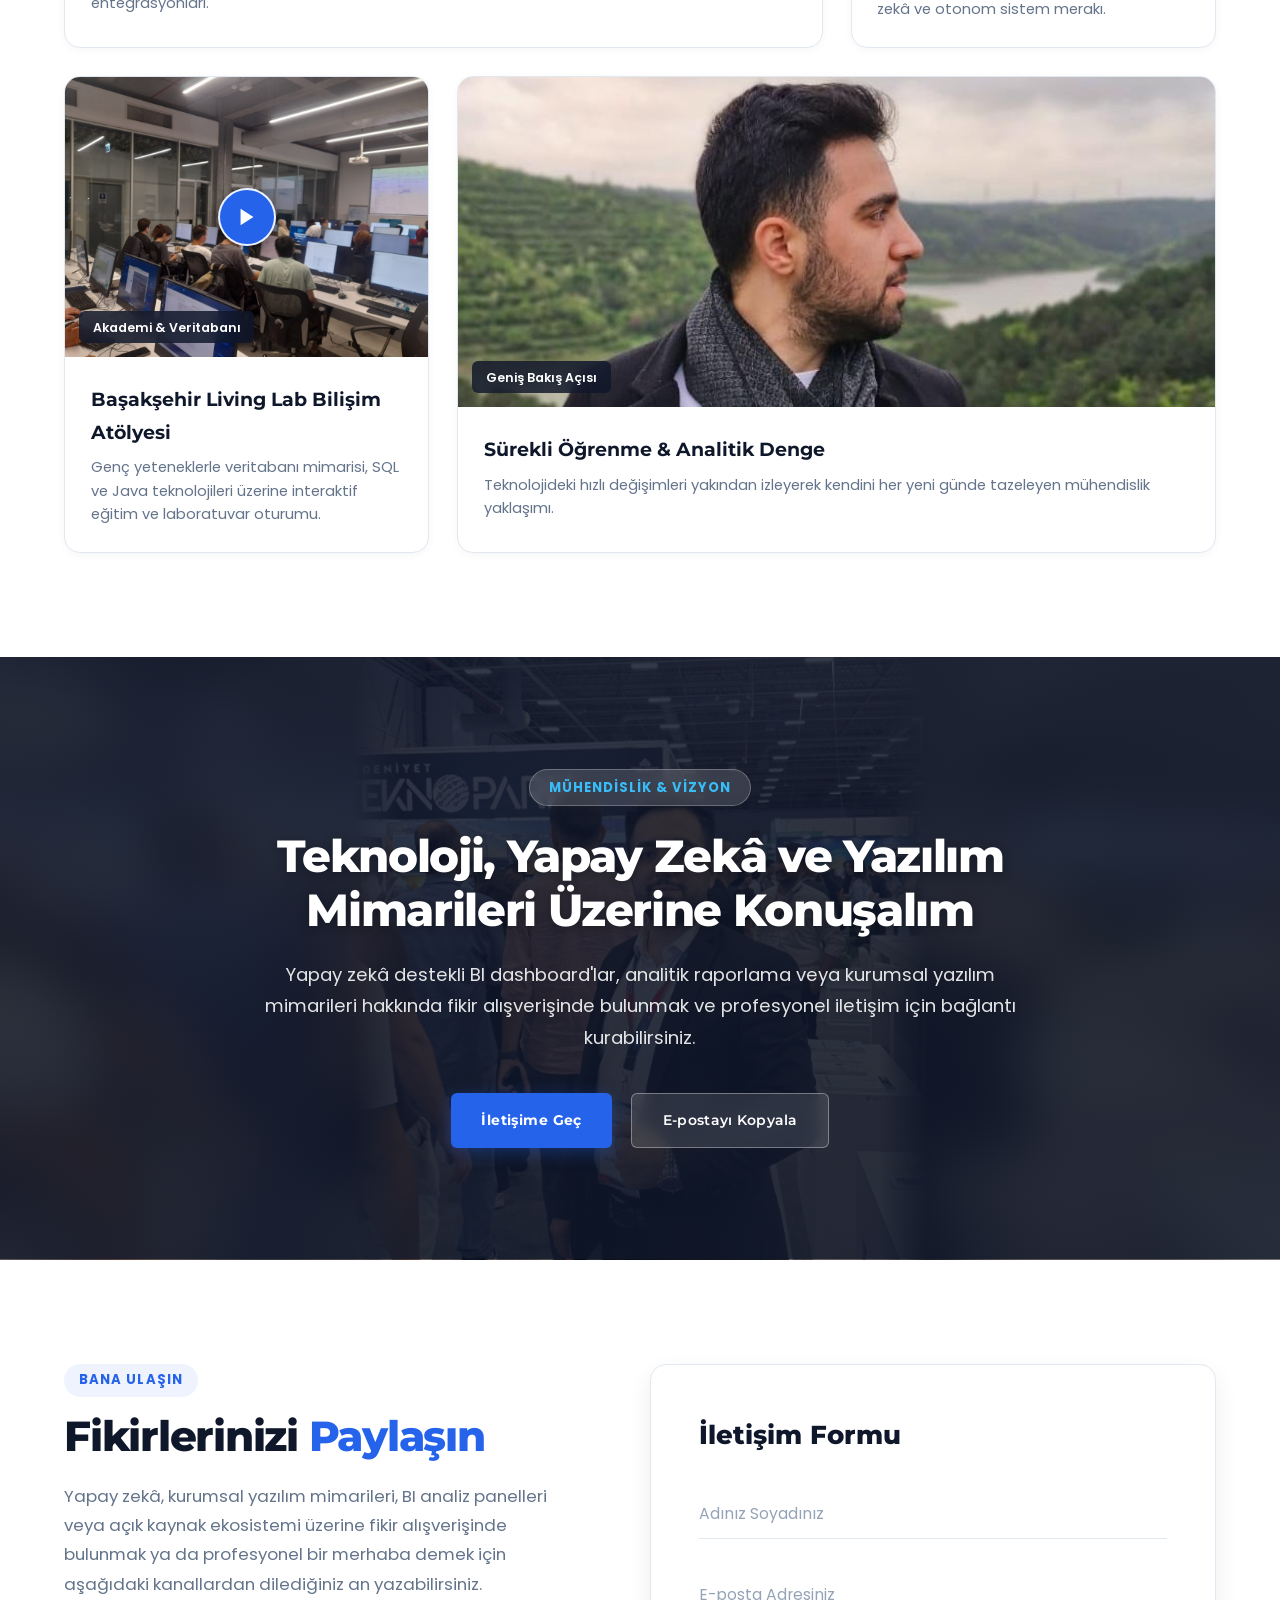
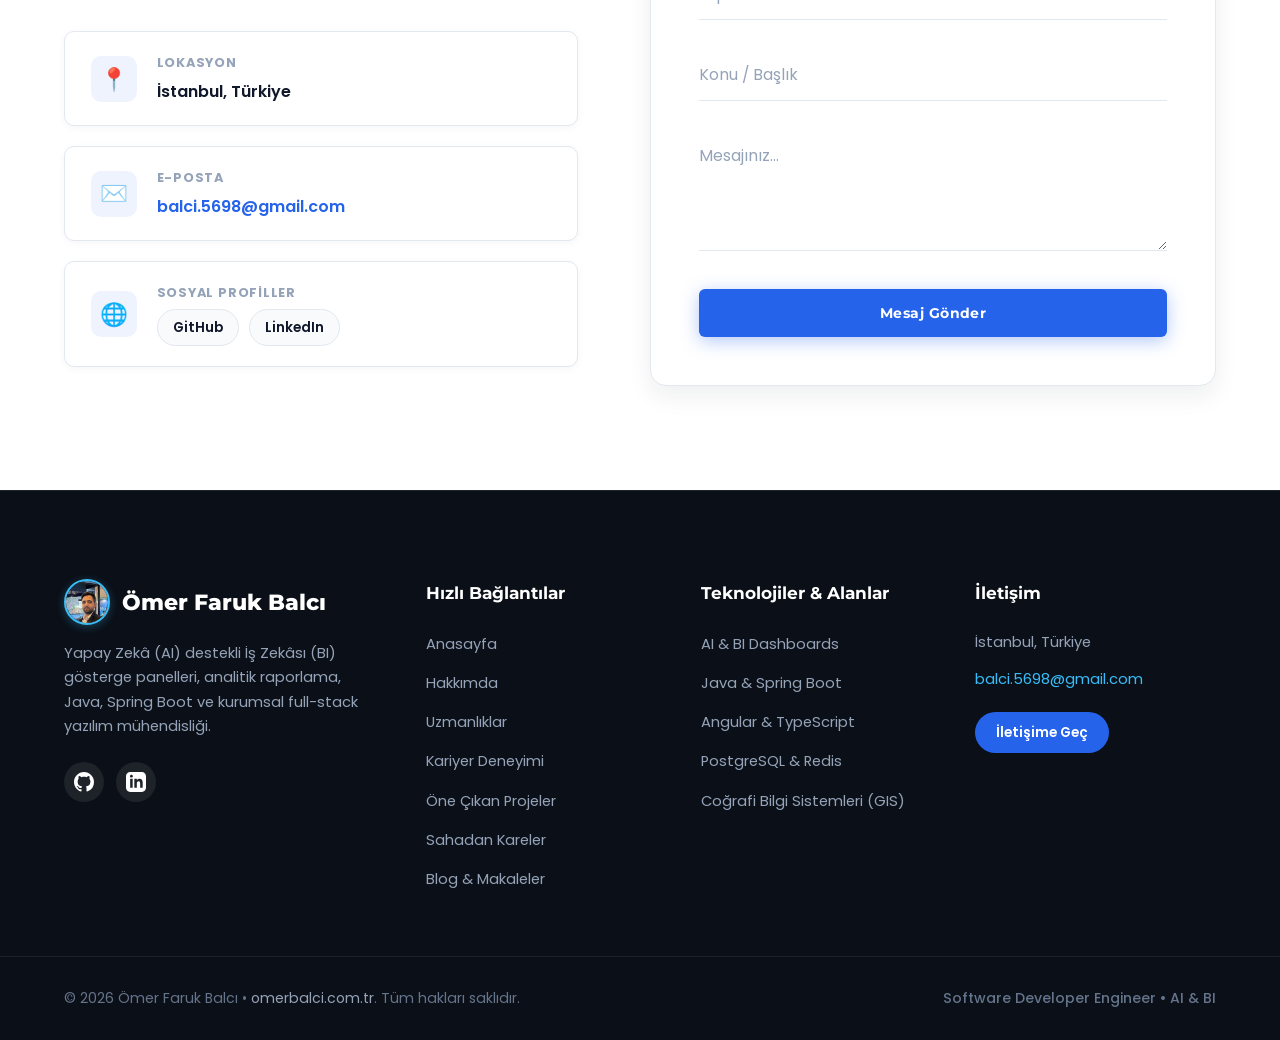
==== commit c28effca: "feat: blog yazilari ozgun teknik iceriklerle yenilendi ve blog/ klasorune tasindi" ====
--- a/index.html
+++ b/index.html
@@ -42,7 +42,7 @@
 
       <nav class="dilbeste-nav" id="navMenu">
         <a href="#hero-slider" class="nav-link active">Anasayfa</a>
-        <a href="blog.html" target="_blank" rel="noopener noreferrer" class="nav-link">Blog</a>
+        <a href="blog/" target="_blank" rel="noopener noreferrer" class="nav-link">Blog</a>
         <a href="#about-section" class="nav-link">Hakkımda</a>
         <a href="#services-banners" class="nav-link">Uzmanlık</a>
         <a href="#experience-section" class="nav-link">Deneyim</a>
@@ -83,7 +83,7 @@
               <h1 class="slide-title">Yapay Zekâ Destekli BI & Veri Analiz Panelleri</h1>
               <p class="slide-desc">Büyük ölçekli kurumsal verileri anlamlandıran AI destekli gösterge panelleri (dashboards), dinamik analitik raporlama motorları ve yüksek performanslı full-stack mimariler geliştiriyorum.</p>
               <div class="slide-buttons">
-                <a href="blog.html" target="_blank" rel="noopener noreferrer" class="btn-theme-primary">Blog & Makaleler</a>
+                <a href="blog/" target="_blank" rel="noopener noreferrer" class="btn-theme-primary">Blog & Makaleler</a>
                 <a href="#experience-section" class="btn-theme-outline">Kariyer Deneyimi</a>
               </div>
             </div>
@@ -138,7 +138,7 @@
           <span class="section-pill-tag">Düşünceler & Makaleler</span>
           <h2 class="section-big-title">Blog & <span class="highlight-accent">Mühendislik Notları</span></h2>
         </div>
-        <a href="blog.html" target="_blank" rel="noopener noreferrer" class="link-view-all">
+        <a href="blog/" target="_blank" rel="noopener noreferrer" class="link-view-all">
           <span>Tüm Blog Yazılarını İncele</span>
           <svg width="18" height="18" viewBox="0 0 24 24" fill="none" stroke="currentColor" stroke-width="2"><path d="M5 12h14M12 5l7 7-7 7"/></svg>
         </a>
@@ -148,109 +148,109 @@
         <!-- Left: Blog Feed -->
         <div class="blog-articles-feed">
           
-          <!-- Post 1: NUMAIN: Yapay Zeka ve RAG -->
-          <!-- Post 1: Fullstack Java geliştiricinin yol haritası -->
+          <!-- Post 1: Fullstack Java Yol Haritası -->
           <article class="blog-post-row">
-            <img src="assets/images/blog-fullstack-java.jpg" alt="Fullstack Java geliştiricinin yol haritası" class="blog-thumb-circle">
+            <img src="assets/images/blog-fullstack-java.jpg" alt="Modern Full-Stack Java Yol Haritası" class="blog-thumb-circle">
             <div class="blog-post-content">
               <div class="blog-meta-tags">
                 <span class="blog-cat-link">📁 Popüler</span>
                 <span class="blog-cat-link">📁 Java</span>
-                <span class="blog-cat-link">📁 Kariyer</span>
-                <span class="blog-cat-link">📁 Fullstack</span>
+                <span class="blog-cat-link">📁 Spring Boot</span>
+                <span class="blog-cat-link">📁 Angular</span>
                 <span class="blog-date-text">• 15 Ekim 2025</span>
-                <span class="blog-date-text">• 💬 0 Yorum</span>
+                <span class="blog-date-text">• ⏱️ 8 Dk</span>
               </div>
               <h3 class="blog-post-title">
-                <a href="blog-fullstack-java-yol-haritasi.html">Fullstack Java geliştiricinin yol haritası</a>
+                <a href="blog/modern-fullstack-java-gelistirici-yol-haritasi.html">Modern Full-Stack Java Geliştirici Yol Haritası: Sıfırdan Kurumsal Mimarilere</a>
               </h3>
               <p class="blog-post-excerpt">
-                Java ile backend ağırlıklı fullstack geliştirici olmak için sıfırdan mimari seviyeye kadar adım adım öğrenilmesi gereken teknolojiler ve kapsamlı rehber.
+                Java 21, Spring Boot 3, Angular, PostgreSQL ve mikroservis mimarileriyle modern kurumsal Full-Stack geliştirici olma rehberi. Core Java'dan bulut entegrasyonlarına adım adım mühendislik pratikleri.
               </p>
-              <a href="blog-fullstack-java-yol-haritasi.html" class="blog-read-more">Devamı ›</a>
+              <a href="blog/modern-fullstack-java-gelistirici-yol-haritasi.html" class="blog-read-more">Devamı ›</a>
             </div>
           </article>
 
-          <!-- Post 2: OMR: Yapay Zeka ve RAG -->
+          <!-- Post 2: Kurumsal RAG ve Vektör Veritabanı Mimarisi -->
           <article class="blog-post-row">
-            <img src="assets/images/blog-rag.png" alt="OMR: Yapay zeka ve RAG" class="blog-thumb-circle">
+            <img src="assets/images/blog-rag.png" alt="Kurumsal Veride RAG ve Vektör Arama Mimarisi" class="blog-thumb-circle">
             <div class="blog-post-content">
               <div class="blog-meta-tags">
-                <span class="blog-cat-link">📁 Yazılım</span>
-                <span class="blog-cat-link">📁 Yapay Zeka</span>
+                <span class="blog-cat-link">📁 Yapay Zekâ</span>
+                <span class="blog-cat-link">📁 RAG</span>
+                <span class="blog-cat-link">📁 Vektör Veritabanı</span>
                 <span class="blog-date-text">• 12 Eylül 2025</span>
-                <span class="blog-date-text">• 💬 0 Yorum</span>
+                <span class="blog-date-text">• ⏱️ 9 Dk</span>
               </div>
               <h3 class="blog-post-title">
-                <a href="blog-numain-rag.html">OMR: Yapay zeka ve RAG ile ölümsüz olmak</a>
+                <a href="blog/kurumsal-sistemlerde-rag-ve-vektor-arama-mimarisi.html">Kurumsal Veride RAG (Retrieval-Augmented Generation) ve Vektör Arama Mimarisi</a>
               </h3>
               <p class="blog-post-excerpt">
-                Yapay zeka konusunda RAG (Retrieval Augmented Generation) kullanarak bildiklerimi benim gibi söyleyen bir sistem tasarlayabildim.
+                Büyük Dil Modellerini (LLM) kurumsal verilerle buluşturan RAG mimarisi, chunking stratejileri, embedding vektörleri ve semantik arama mekanizmaları. Halüsinasyonu sıfırlayan kurumsal zekâ kurgusu.
               </p>
-              <a href="blog-numain-rag.html" class="blog-read-more">Devamı ›</a>
+              <a href="blog/kurumsal-sistemlerde-rag-ve-vektor-arama-mimarisi.html" class="blog-read-more">Devamı ›</a>
             </div>
           </article>
 
-          <!-- Post 2: Yapay zeka yazılımcıların yerine geçmeli mi? -->
+          <!-- Post 3: Yapay Zekâ Çağında Yazılım Mühendisliği -->
           <article class="blog-post-row">
-            <img src="assets/images/blog-ai-replace.png" alt="Yapay zeka yazılımcıların yerine geçmeli mi?" class="blog-thumb-circle">
+            <img src="assets/images/blog-ai-replace.png" alt="Yapay Zekâ Çağında Yazılım Mühendisliğinin Dönüşümü" class="blog-thumb-circle">
             <div class="blog-post-content">
               <div class="blog-meta-tags">
                 <span class="blog-cat-link">📁 Popüler</span>
-                <span class="blog-cat-link">📁 Yazılım</span>
-                <span class="blog-cat-link">📁 Fikir</span>
-                <span class="blog-cat-link">📁 Yapay Zeka</span>
+                <span class="blog-cat-link">📁 Yazılım Felsefesi</span>
+                <span class="blog-cat-link">📁 Yapay Zekâ</span>
                 <span class="blog-date-text">• 29 Mart 2025</span>
-                <span class="blog-date-text">• 💬 0 Yorum</span>
+                <span class="blog-date-text">• ⏱️ 7 Dk</span>
               </div>
               <h3 class="blog-post-title">
-                <a href="blog-yapay-zeka-yazilimcilar.html">Yapay zeka yazılımcıların yerine geçmeli mi?</a>
+                <a href="blog/yapay-zeka-caginda-yazilim-muhendisliginin-donusumu.html">Yapay Zekâ Çağında Yazılım Mühendisliğinin Dönüşümü: Kod Yazmaktan Sistem Tasarlamaya</a>
               </h3>
               <p class="blog-post-excerpt">
-                Özetle yapay zekâya karşı değilim, yapay zekâ ile kendimizi geliştirmek yerine kontrolü yapay zekâya devretmeye karşıyım. 4 yıllık eğitimcilik ve 10 yıllık geliştiricilik tecrübesiyle sektör analizi.
+                Üretken yapay zekâ çağında yazılım mühendisliği: Kod işçiliğinden sistem mimarlığına geçiş, yapay zekâyı kaldıraç olarak kullanma ve bir mühendisin vazgeçilmez olmasını sağlayan 5 temel yetkinlik.
               </p>
-              <a href="blog-yapay-zeka-yazilimcilar.html" class="blog-read-more">Devamı ›</a>
+              <a href="blog/yapay-zeka-caginda-yazilim-muhendisliginin-donusumu.html" class="blog-read-more">Devamı ›</a>
             </div>
           </article>
 
-          <!-- Post 3: Spring Boot ile Blog Sitesi -->
+          <!-- Post 4: Spring Boot Kurumsal Katmanlı Mimari -->
           <article class="blog-post-row">
-            <img src="assets/images/blog-springboot.png" alt="Spring Boot ile Blog Sitesi Oluşturmak" class="blog-thumb-circle">
+            <img src="assets/images/blog-springboot.png" alt="Spring Boot ile Kurumsal Katmanlı Mimari" class="blog-thumb-circle">
             <div class="blog-post-content">
               <div class="blog-meta-tags">
                 <span class="blog-cat-link">📁 Java</span>
                 <span class="blog-cat-link">📁 Spring Boot</span>
-                <span class="blog-cat-link">📁 Web</span>
+                <span class="blog-cat-link">📁 Hibernate JPA</span>
                 <span class="blog-date-text">• 15 Şubat 2025</span>
-                <span class="blog-date-text">• 💬 0 Yorum</span>
+                <span class="blog-date-text">• ⏱️ 8 Dk</span>
               </div>
               <h3 class="blog-post-title">
-                <a href="blog-springboot-blog.html">Spring Boot, Spring Framework, Hibernate ORM ve Thymeleaf ile bir blog sitesi oluşturmak</a>
+                <a href="blog/spring-boot-ile-kurumsal-web-mimarisi.html">Spring Boot ve Katmanlı Mimari ile Yüksek Ölçekli Kurumsal Uygulama Geliştirme</a>
               </h3>
               <p class="blog-post-excerpt">
-                Spring Boot MVC, Hibernate ORM, Spring Security ve Thymeleaf kullanarak sıfırdan modern bir blog sitesi iskeleti oluşturma, entity ve repository mimarisi.
+                Controller-Service-Repository-DTO mimari katmanları, Spring Data JPA ve Hibernate'te N+1 sorgu optimizasyonları, global exception handling ve stateless JWT tabanlı kurumsal güvenlik pratikleri.
               </p>
-              <a href="blog-springboot-blog.html" class="blog-read-more">Devamı ›</a>
+              <a href="blog/spring-boot-ile-kurumsal-web-mimarisi.html" class="blog-read-more">Devamı ›</a>
             </div>
           </article>
 
-          <!-- Post 4: Java 'da Servlet kavramının önemi -->
+          <!-- Post 5: Java Servlet Mimarisi -->
           <article class="blog-post-row">
-            <img src="assets/images/blog-servlet.png" alt="Java 'da Servlet kavramının önemi" class="blog-thumb-circle">
+            <img src="assets/images/blog-servlet.png" alt="Java Servlet Mimarisi ve Spring MVC" class="blog-thumb-circle">
             <div class="blog-post-content">
               <div class="blog-meta-tags">
                 <span class="blog-cat-link">📁 Java</span>
                 <span class="blog-cat-link">📁 JakartaEE</span>
+                <span class="blog-cat-link">📁 Spring MVC</span>
                 <span class="blog-date-text">• 02 Haziran 2024</span>
-                <span class="blog-date-text">• 💬 0 Yorum</span>
+                <span class="blog-date-text">• ⏱️ 6 Dk</span>
               </div>
               <h3 class="blog-post-title">
-                <a href="blog-javada-servlet.html">Java 'da Servlet kavramının önemi</a>
+                <a href="blog/javada-servlet-mimarisi-ve-spring-mvc-temelleri.html">Java Web Dünyasının Kalbi: Servlet Mimarisi ve Spring MVC'nin Çalışma Mekanizması</a>
               </h3>
               <p class="blog-post-excerpt">
-                Bu yazıda Java 'da genellikle gözden kaçan ama arka planda önemli bir yer tutan Servlet mimarisini ve kurumsal istek-yanıt döngüsünü ele alıyorum.
+                Modern framework'lerin arkasındaki perdeyi aralıyoruz: Web konteynerleri (Tomcat), Servlet yaşam döngüsü, Thread havuzları ve Spring MVC DispatcherServlet orkestrasyonu.
               </p>
-              <a href="blog-javada-servlet.html" class="blog-read-more">Devamı ›</a>
+              <a href="blog/javada-servlet-mimarisi-ve-spring-mvc-temelleri.html" class="blog-read-more">Devamı ›</a>
             </div>
           </article>
 
@@ -931,7 +931,7 @@
           <li><a href="#experience-section">Kariyer Deneyimi</a></li>
           <li><a href="#projects-section">Öne Çıkan Projeler</a></li>
           <li><a href="#moments-section">Sahadan Kareler</a></li>
-          <li><a href="blog.html" target="_blank" rel="noopener noreferrer">Blog & Makaleler</a></li>
+          <li><a href="blog/" target="_blank" rel="noopener noreferrer">Blog & Makaleler</a></li>
         </ul>
       </div>
 
